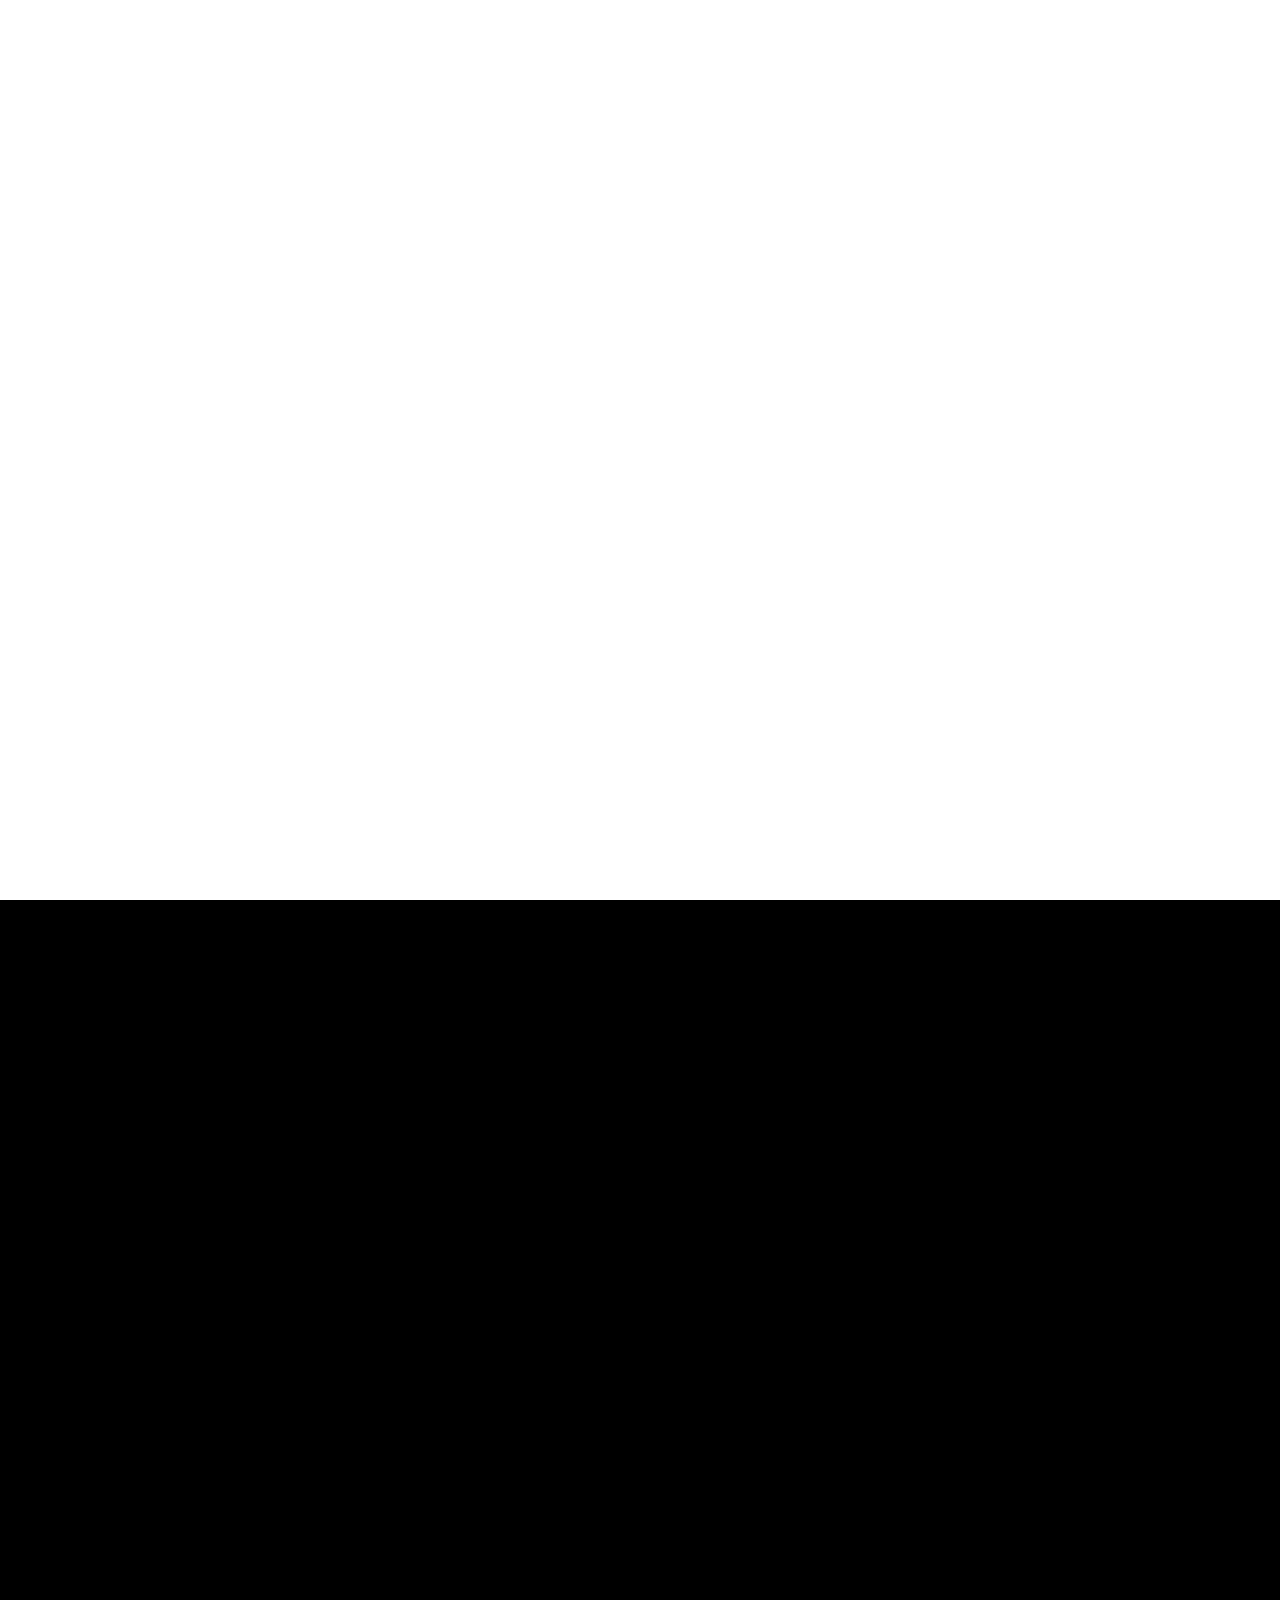
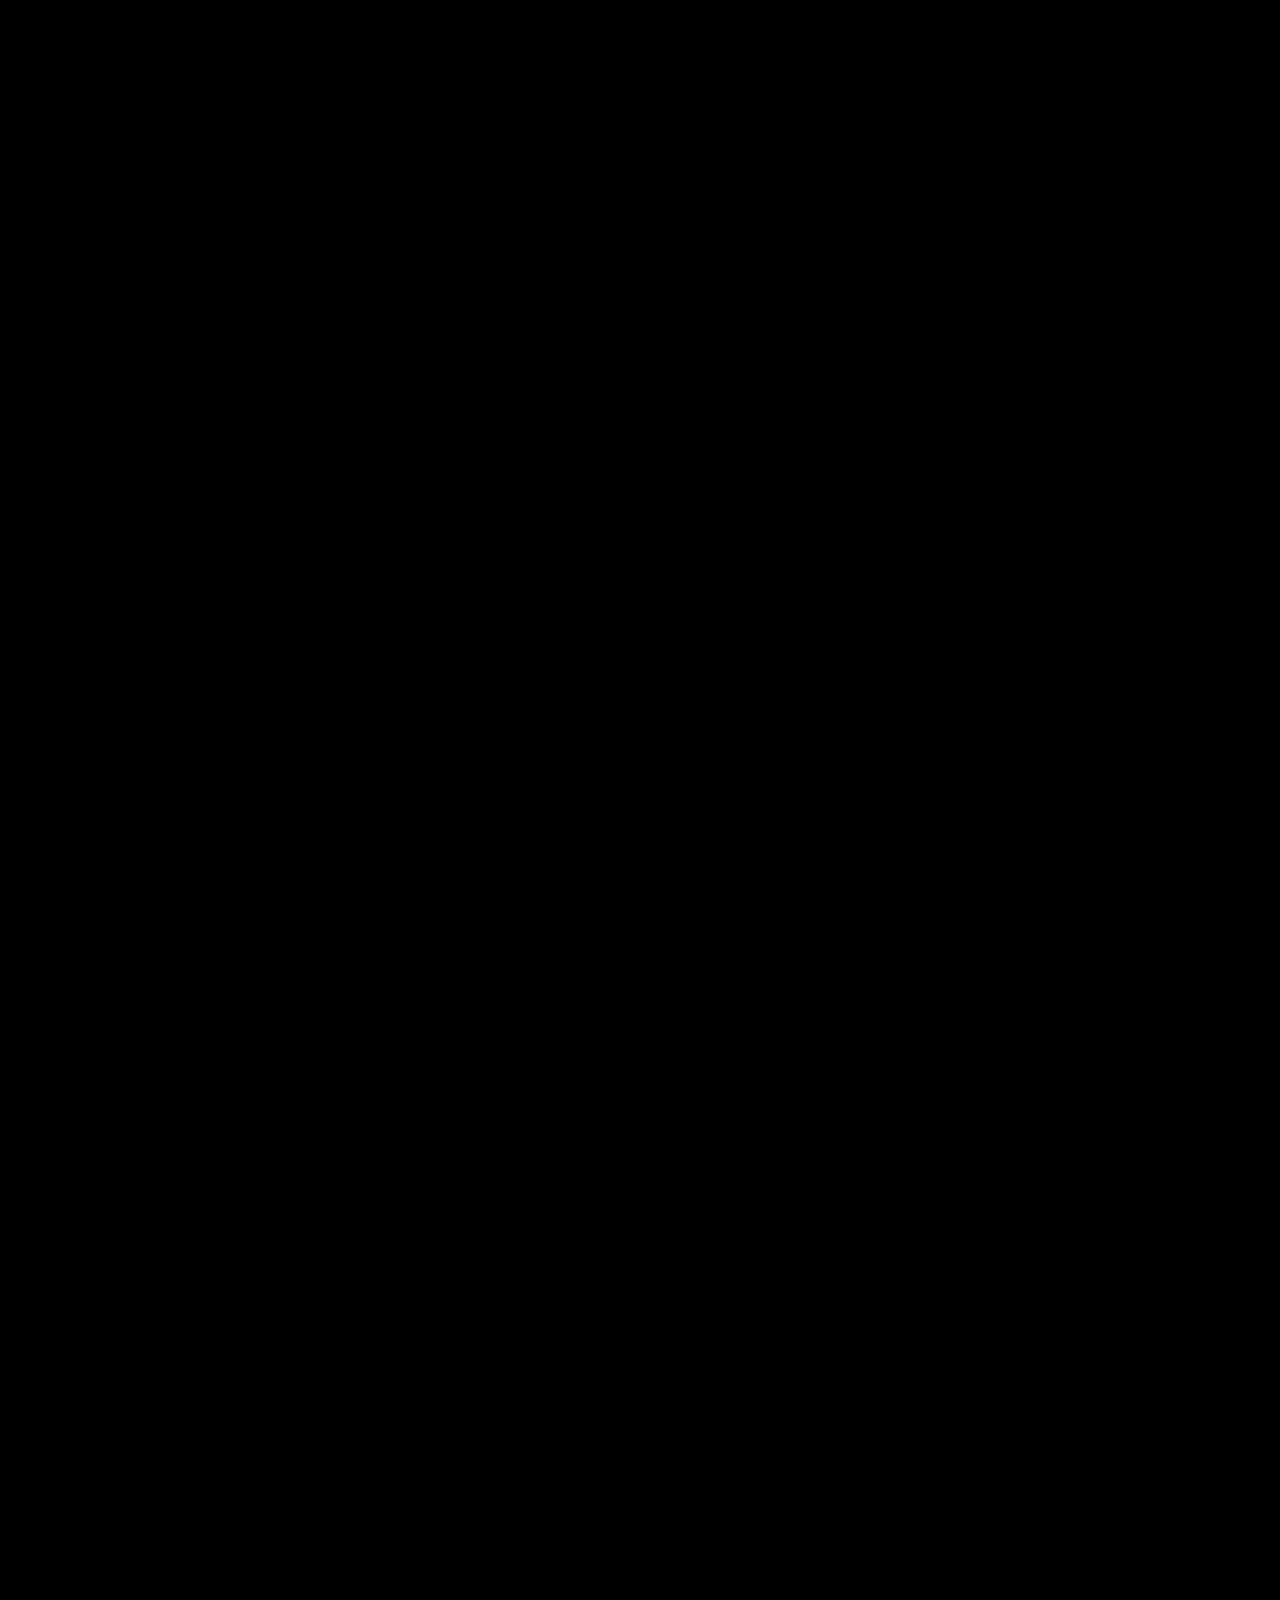
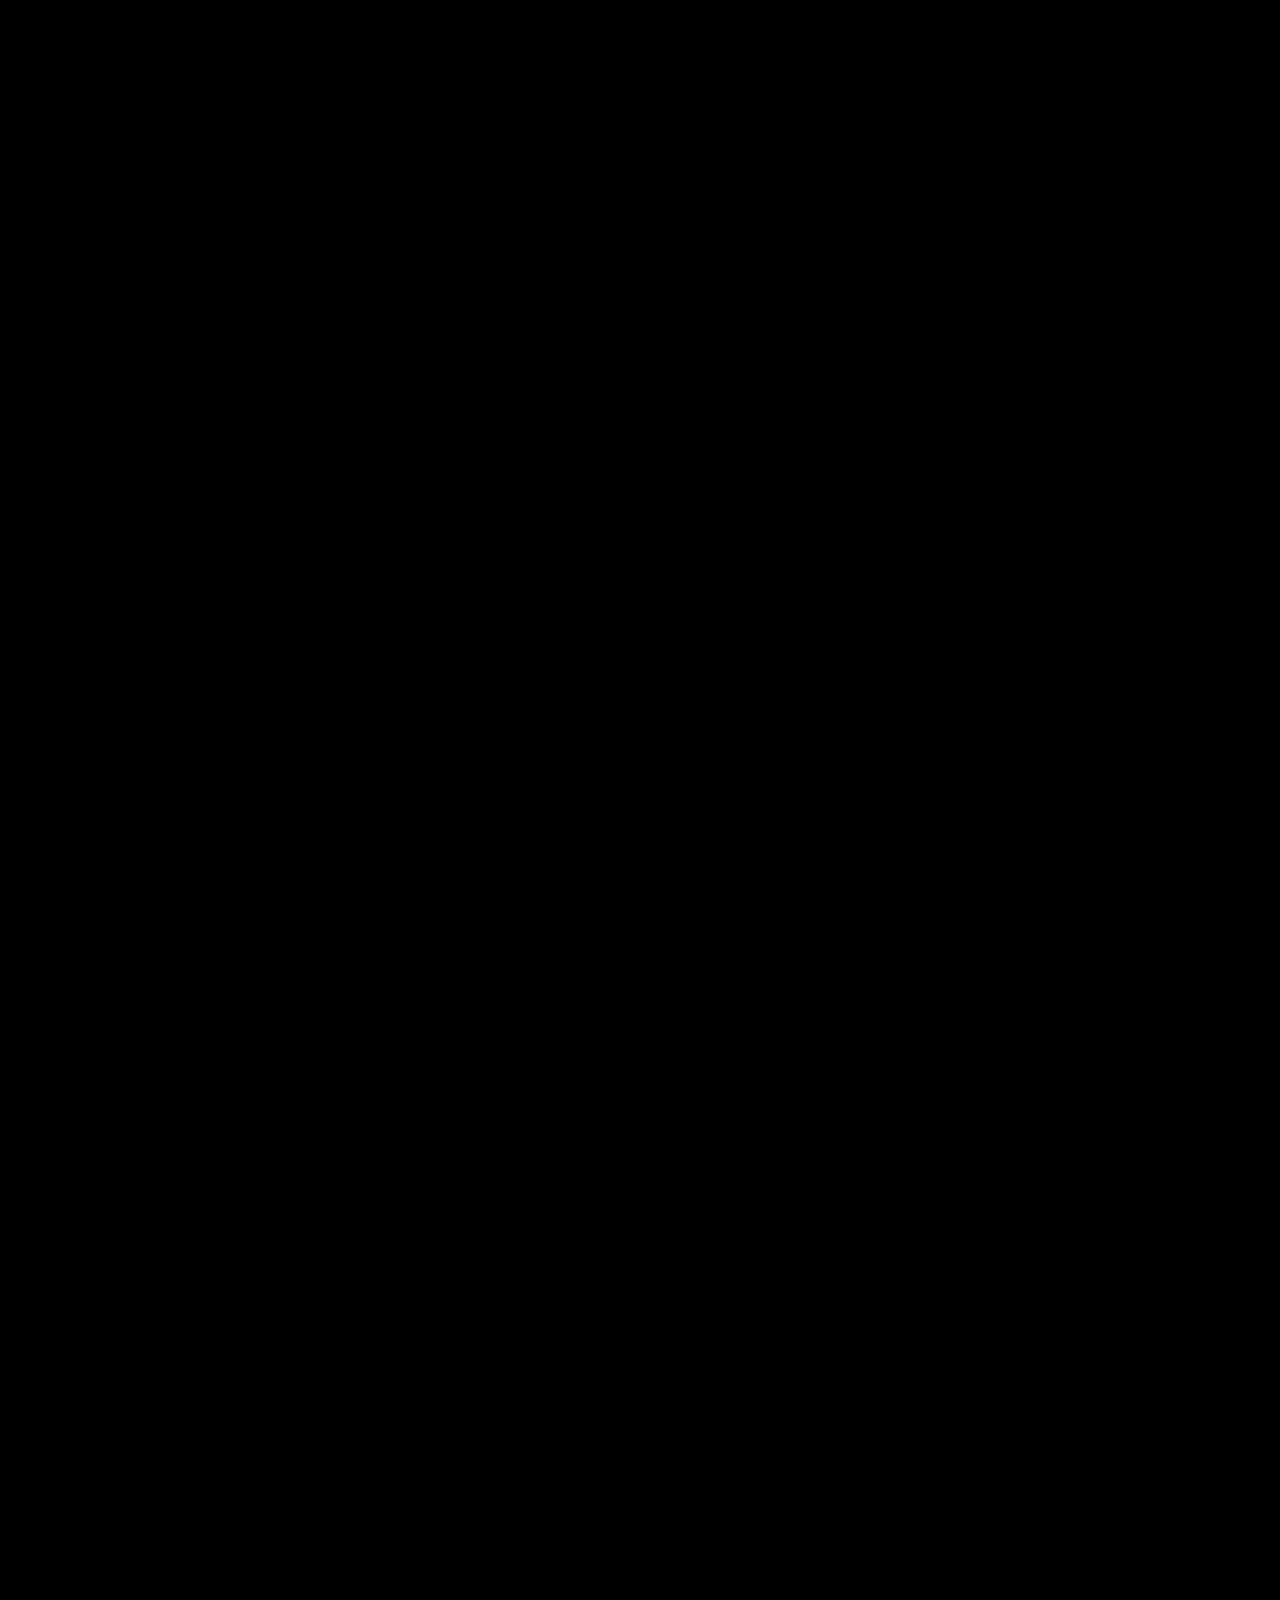
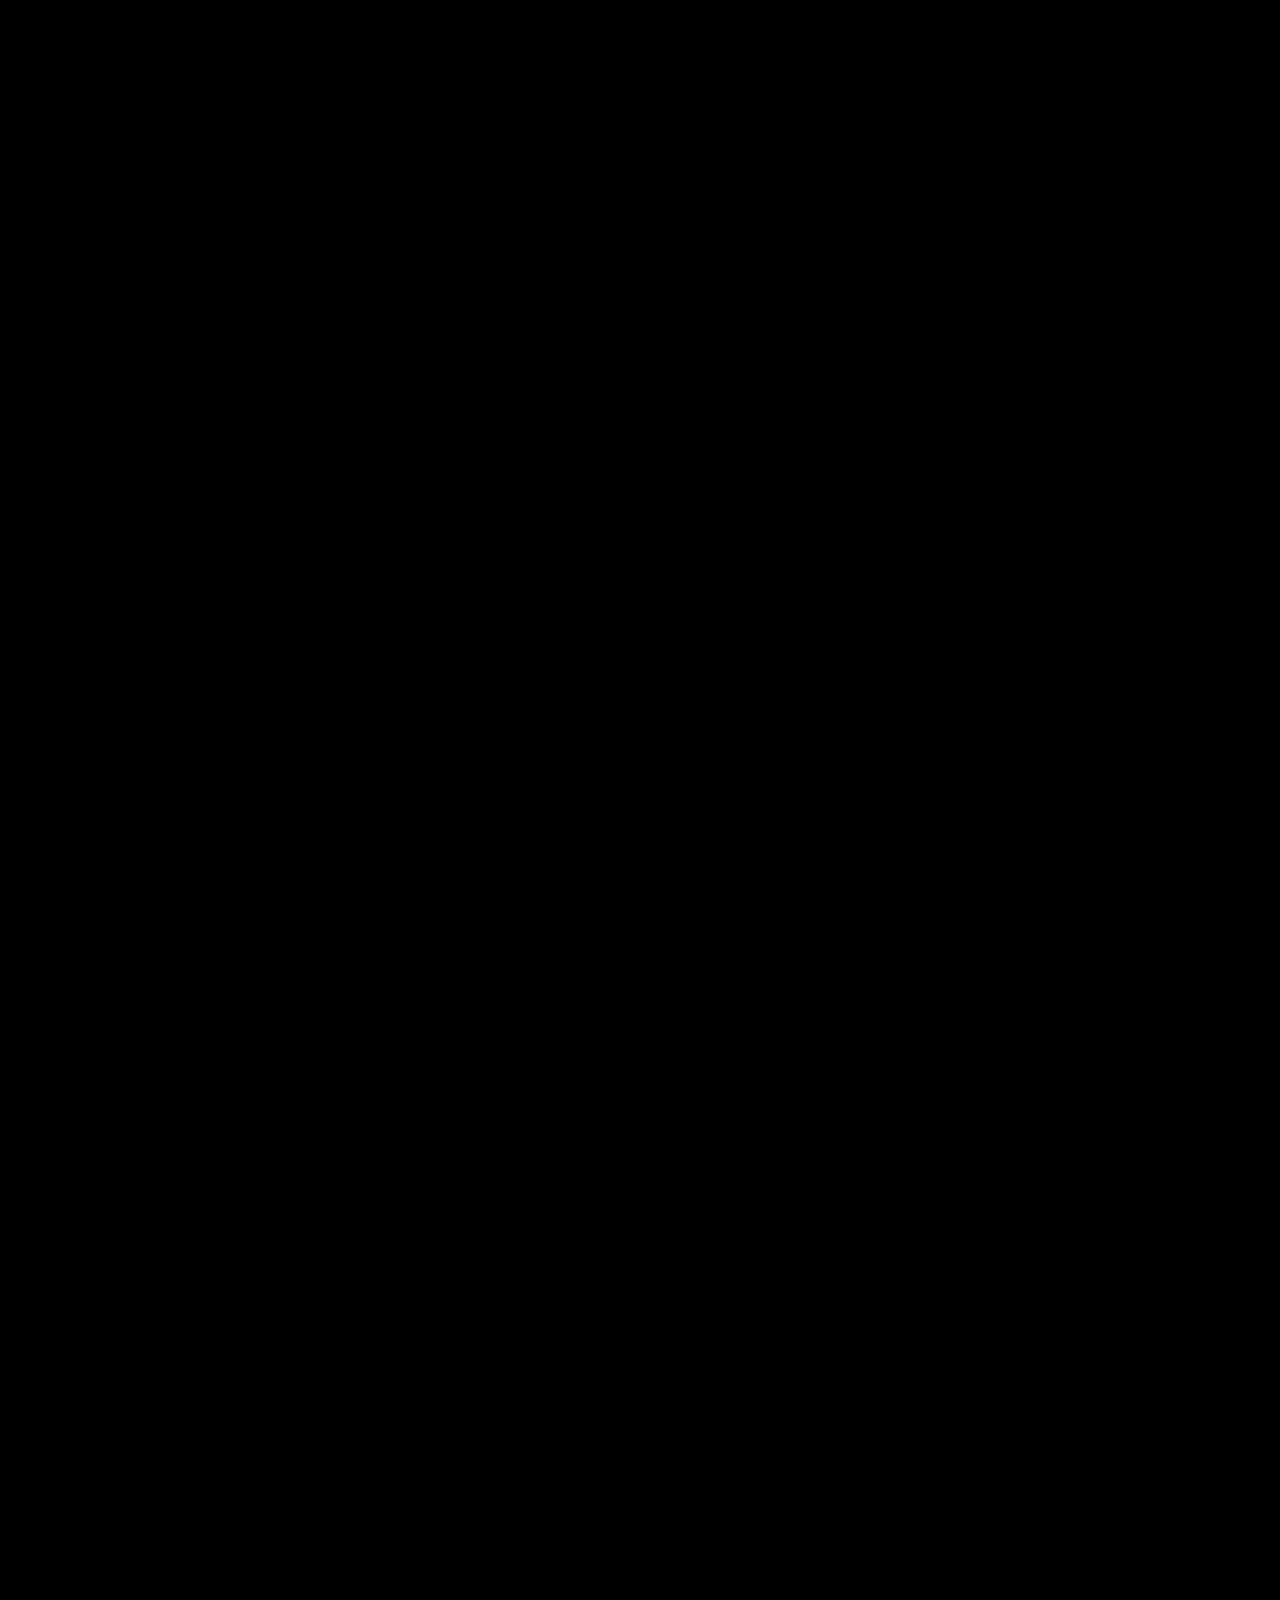
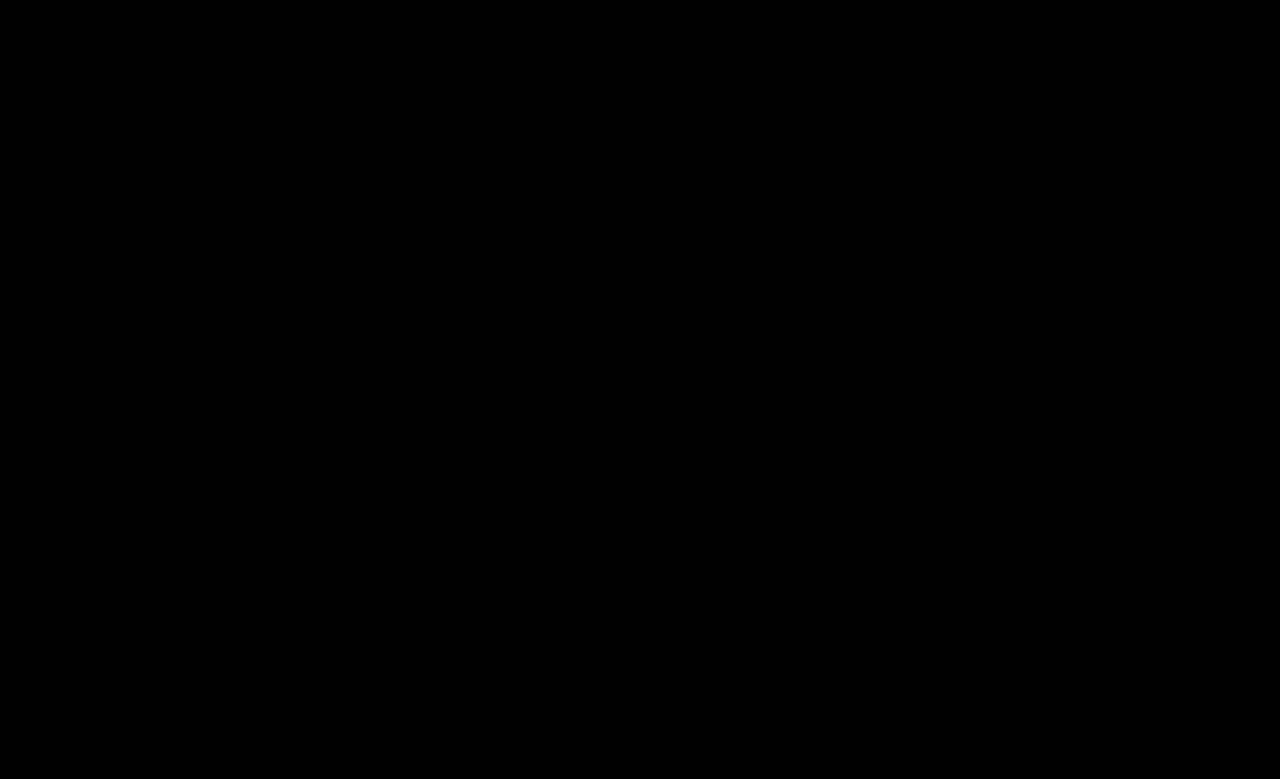
==== index.html @ d7ea7899 "added about section" ====
<!DOCTYPE html>
<html lang="en" class="scroll-locked">

<head>
    <meta charset="UTF-8">
    <meta name="viewport" content="width=device-width, initial-scale=1.0">
    <meta name="description" content="anmxlr — personal landing page">
    <title>anmxlr</title>
    <link rel="stylesheet" href="src/style.css">
    <link rel="icon" type="image/svg+xml" href="src/assets/images/logo.svg" />
    <link rel="shortcut icon" href="src/assets/images/logo.svg" />
</head>

<body class="scroll-locked">

    <!-- ── Intro Splash Screen ──────────────────────── -->
    <div class="intro-screen" id="intro-screen">
        <div class="intro-content">
            <div class="intro-logo-container" id="intro-logo-container"></div>
            <span class="intro-text">
                <span class="letter">a</span>
                <span class="letter">n</span>
                <span class="letter">m</span>
                <span class="letter">x</span>
                <span class="letter">l</span>
                <span class="letter">r</span>
                <span class="letter">™</span>
            </span>

        </div>
    </div>

    <!-- ── Main Page ────────────────────────────────── -->
    <div class="main-page" id="main-page">

        <!-- Ambient glow orbs -->
        <div class="glow-orb glow-orb--primary"></div>
        <div class="glow-orb glow-orb--secondary"></div>
        <canvas class="constellation-canvas" id="constellation-canvas" aria-hidden="true"></canvas>

        <!-- Top Navigation Bar -->
        <nav class="top-bar" id="top-bar">
            <div class="logo">
                <img src="src/assets/images/logo.svg" alt="anmxlr Logo" class="logo-icon">
                <span>anmxlr ™</span>
            </div>
            <div class="nav-tabs">
                <a href="#" class="nav-tab">Home</a>
                <a href="#about-section" class="nav-tab">About</a>
                <a href="#lab-section" class="nav-tab">Lab</a>
                <a href="#projects-scroll-track" class="nav-tab">Projects</a>
                <a href="#education-section" class="nav-tab">Education</a>
                <a href="#experience-section" class="nav-tab">Experience</a>
                <a href="about.html" class="nav-tab">Know Me</a>
            </div>
            <a href="#" class="contact-btn" id="contact-btn">
                <span>Contact</span>
                <svg class="arrow-icon" viewBox="0 0 14 14" fill="none" xmlns="http://www.w3.org/2000/svg">
                    <path d="M1 7h12M8 2l5 5-5 5" stroke-width="1.5" stroke-linecap="round" stroke-linejoin="round" />
                </svg>
            </a>
            <!-- Hamburger Button for Mobile -->
            <button class="menu-toggle-btn" id="menu-toggle-btn" aria-label="Toggle Navigation Menu">
                <span class="line line-top"></span>
                <span class="line line-middle"></span>
                <span class="line line-bottom"></span>
            </button>
        </nav>

        <!-- Mobile Navigation Menu Overlay -->
        <div class="mobile-nav-overlay" id="mobile-nav-overlay">
            <div class="mobile-nav-content">
                <div class="mobile-nav-links">
                    <a href="#" class="mobile-nav-link" data-index="0">Home</a>
                    <a href="#about-section" class="mobile-nav-link" data-index="1">About</a>
                    <a href="#lab-section" class="mobile-nav-link" data-index="2">Lab</a>
                    <a href="#projects-scroll-track" class="mobile-nav-link" data-index="3">Projects</a>
                    <a href="#education-section" class="mobile-nav-link" data-index="4">Education</a>
                    <a href="#experience-section" class="mobile-nav-link" data-index="5">Experience</a>
                    <a href="about.html" class="mobile-nav-link" data-index="6">Know Me</a>
                    <a href="#" class="mobile-nav-link mobile-contact-link" id="mobile-contact-trigger" data-index="7">
                        <span>Contact</span>
                        <svg class="arrow-icon" viewBox="0 0 14 14" fill="none" xmlns="http://www.w3.org/2000/svg">
                            <path d="M1 7h12M8 2l5 5-5 5" stroke-width="1.5" stroke-linecap="round"
                                stroke-linejoin="round" />
                        </svg>
                    </a>
                </div>
            </div>
        </div>

        <!-- Hero Section -->
        <section class="hero">
            <h1 class="hero-title">make something <span class="change-wrapper"><span class="word-strike">people
                        want<span class="strike-half strike-top">people want</span><span
                            class="strike-half strike-bottom">people want</span></span><span class="word-pop"><span
                            class="typewriter-text"></span><span class="typewriter-cursor"></span></span></span></h1>
            <p class="hero-easter">that people want</p>
            <p class="hero-subtitle">Building things on the internet.</p>
        </section>

        <!-- About Section -->
        <section class="about-section" id="about-section">
            <div class="section-kicker">Profile</div>
            <div class="about-grid">
                <div class="about-copy">
                    <h2 class="about-title">I build sharp, fast, slightly unusual things for the web.</h2>
                    <p class="about-text">I am Anmol Raj, an IIT Bombay student exploring the space between AI, product
                        engineering, and interfaces that feel alive. I like systems that are practical first, memorable
                        second, and secretly playful when someone pays attention.</p>
                    <div class="about-actions">
                        <a href="#projects-scroll-track" class="magnetic-link">View work</a>
                        <button class="magnetic-link command-trigger" type="button" id="command-trigger">Open
                            console</button>
                    </div>
                </div>
                <div class="signal-panel" id="signal-panel">
                    <div class="signal-panel-header">
                        <span>anmxlr.sys</span>
                        <span class="signal-live">live</span>
                    </div>
                    <div class="signal-readout">
                        <div>
                            <span class="readout-value" data-count-to="21">0</span>
                            <span class="readout-label">render boost</span>
                        </div>
                        <div>
                            <span class="readout-value" data-count-to="2028">0</span>
                            <span class="readout-label">iitb batch</span>
                        </div>
                        <div>
                            <span class="readout-value" data-count-to="100">0</span>
                            <span class="readout-label">curiosity</span>
                        </div>
                    </div>
                    <div class="signal-lines" aria-hidden="true">
                        <span></span><span></span><span></span><span></span><span></span>
                    </div>
                </div>
            </div>
        </section>

        <!-- Lab Section -->
        <section class="lab-section" id="lab-section">
            <div class="section-kicker">Lab</div>
            <h2 class="lab-title">Things I keep getting better at.</h2>
            <div class="lab-orbit" id="lab-orbit">
                <button class="lab-chip active" type="button" data-lab="ai">AI systems</button>
                <button class="lab-chip" type="button" data-lab="web">Web craft</button>
                <button class="lab-chip" type="button" data-lab="backend">Backend</button>
                <button class="lab-chip" type="button" data-lab="product">Product sense</button>
            </div>
            <div class="lab-console" id="lab-console" aria-live="polite">
                <div class="lab-console-top">
                    <span></span><span></span><span></span>
                </div>
                <p class="lab-console-text" id="lab-console-text">Training models to become useful products, not just
                    impressive demos.</p>
            </div>
        </section>

        <!-- Projects Scroll Track (pins section while scrolling) -->
        <div class="projects-scroll-track" id="projects-scroll-track">
            <!-- Projects Showcase Section -->
            <section class="projects-section" id="projects-section">

                <!-- Cool Animated Black and White Background -->
                <div class="projects-bg">
                    <div class="projects-bg-grid"></div>
                    <div class="projects-bg-circles">
                        <div class="bg-circle bg-circle--1"></div>
                        <div class="bg-circle bg-circle--2"></div>
                        <div class="bg-circle bg-circle--3"></div>
                    </div>
                    <div class="projects-bg-overlay"></div>
                </div>

                <div class="projects-heading">
                    <span class="section-kicker">Selected Work</span>
                    <h2 class="projects-title">Projects</h2>
                    <p class="projects-subtitle">A scroll-controlled stack of things I am building, testing, and
                        sharpening.</p>
                </div>

                <!-- 3D Stack Scene Wrapper -->
                <div class="projects-stack-scroller" id="projects-stack-scroller" tabindex="0"
                    aria-label="Scrollable projects stack">
                    <div class="projects-stack-stage">
                        <div class="projects-stack-scene">
                            <div class="projects-stack">
                                <!-- Projects dynamically injected by main.js -->
                            </div>
                        </div>
                    </div>
                    <div class="projects-stack-spacer" id="projects-stack-spacer" aria-hidden="true"></div>
                    <div class="projects-stack-progress" aria-hidden="true"><span></span></div>
                </div>

            </section>
        </div>

        <!-- Education Section -->
        <section class="education-section" id="education-section">
            <div class="section-kicker">Academic Base</div>
            <h2 class="education-title">Education</h2>
            <p class="section-lede">A mechanical engineering foundation with a strong pull toward AI, data systems, and
                product-minded software.</p>
            <div class="education-timeline">

                <div class="timeline-item">
                    <div class="timeline-dot"></div>
                    <div class="timeline-content">
                        <div class="timeline-logo">
                            <a href="https://www.iitb.ac.in/">
                                <img src="src/assets/images/iitb.png" alt="IIT Bombay Logo" class="institution-logo">
                            </a>
                        </div>
                        <div class="timeline-info">
                            <div class="timeline-header">
                                <h3 class="timeline-degree">Bachelor of Technology</h3>
                                <span class="timeline-period">2024 - 2028</span>
                            </div>
                            <h4 class="timeline-institution">IIT Bombay</h4>

                            <p class="timeline-desc">Minor in Artificial Intelligence and Data Science.</p>
                            <p class="timeline-desc">Major in Mechanical Engineering</p>
                            <div class="timeline-tags">
                                <span>AI + DS</span>
                                <span>Mechanical Systems</span>
                                <span>Product Engineering</span>
                            </div>
                        </div>
                    </div>
                </div>

            </div>
        </section>

        <!-- Experience Section -->
        <section class="experience-section" id="experience-section">
            <div class="section-kicker">Field Notes</div>
            <h2 class="experience-title">Work Experience</h2>
            <p class="section-lede">Hands-on work across interfaces, backend systems, performance, and student tech
                communities.</p>
            <div class="experience-timeline">

                <div class="timeline-item">
                    <div class="timeline-dot"></div>
                    <div class="timeline-content">
                        <div class="timeline-logo">
                            <img src="src/assets/images/companies/tuneix-logo.png" alt="Tuneix logo"
                                class="company-logo">
                        </div>
                        <div class="timeline-info">
                            <div class="timeline-header">
                                <h3 class="timeline-degree">AI Engineer Intern</h3>
                                <span class="timeline-period">Dec 2025 - Jan 2026</span>
                            </div>
                            <h4 class="timeline-institution">Websonix Private Limited</h4>
                            <p class="timeline-desc">Led the development of an AI-powered context-aware music
                                recommendation engine leveraging Machine Learning, Reinforcement Learning, and
                                behavioral analytics to deliver hyper-personalized .</p>
                            <div class="timeline-tags">
                                <span>Performance</span>
                                <span>Responsive UI</span>
                                <span>Data Viz</span>
                            </div>
                        </div>
                    </div>
                </div>

                <div class="timeline-item">
                    <div class="timeline-dot"></div>
                    <div class="timeline-content">
                        <div class="timeline-logo">
                            <img src="src/assets/images/companies/logo.png" alt="Niryat Setu logo" class="company-logo">
                        </div>
                        <div class="timeline-info">
                            <div class="timeline-header">
                                <h3 class="timeline-degree">AI Engineer Intern</h3>
                                <span class="timeline-period">June 2026 - Present</span>
                            </div>
                            <h4 class="timeline-institution">Niryat Setu</h4>
                            <p class="timeline-desc">Collaborated on building college-wide applications, setting up REST
                                APIs, and maintaining codebase standards. Participated in organizing hackathons and
                                technical bootcamps for student community.</p>
                            <div class="timeline-tags">
                                <span>REST APIs</span>
                                <span>Developer Community</span>
                                <span>Hackathons</span>
                            </div>
                        </div>
                    </div>
                </div>

                <div class="timeline-item">
                    <div class="timeline-dot"></div>
                    <div class="timeline-content">
                        <div class="timeline-logo">
                            <img src="src/assets/images/companies/tr_logo_updated.svg" alt="Tuneix logo"
                                class="company-logo">
                        </div>
                        <div class="timeline-info">
                            <div class="timeline-header">
                                <h3 class="timeline-degree">AI and Product Strategy Intern</h3>
                                <span class="timeline-period">June 2026 - Present</span>
                            </div>
                            <h4 class="timeline-institution">Trade Reboot</h4>
                            <p class="timeline-desc">Led the development of an AI-powered context-aware music
                                recommendation engine leveraging Machine Learning, Reinforcement Learning, and
                                behavioral analytics to deliver hyper-personalized .</p>
                            <div class="timeline-tags">
                                <span>Performance</span>
                                <span>Responsive UI</span>
                                <span>Data Viz</span>
                            </div>
                        </div>
                    </div>
                </div>

            </div>
        </section>

        <!-- Interactive Name Warp Section -->
        <section class="name-warp-section" id="name-warp-section">
            <div class="name-warp-container">
                <canvas id="name-warp-canvas"></canvas>
            </div>
            <div class="connect-invite-container">
                <img src="src/assets/images/logo.svg" alt="anmxlr Logo" class="connect-logo">
                <h3 class="connect-title">Let's build something together</h3>
                <p class="connect-subtitle">Interested in working together, have a query, or just want to say hello? I'd
                    love to hear from you.</p>
            </div>
            <a href="#" class="connect-btn" id="name-connect-btn">
                <span>Connect</span>
                <svg class="arrow-icon" viewBox="0 0 14 14" fill="none" xmlns="http://www.w3.org/2000/svg">
                    <path d="M1 7h12M8 2l5 5-5 5" stroke-width="1.5" stroke-linecap="round" stroke-linejoin="round" />
                </svg>
            </a>
        </section>

        <!-- Reach Out Section -->
        <section class="reach-section" id="reach-section">
            <div class="section-kicker">Reach Out</div>
            <h2 class="reach-title">Send me a clean brief.</h2>
            <form class="reach-form" id="reach-form">
                <div class="reach-field">
                    <label for="reach-name">Name</label>
                    <input id="reach-name" name="name" autocomplete="name" required>
                </div>
                <div class="reach-field">
                    <label for="reach-location">Location</label>
                    <input id="reach-location" name="location" autocomplete="address-level2">
                </div>
                <div class="reach-field">
                    <label for="reach-building">What you are building</label>
                    <input id="reach-building" name="building" required>
                </div>
                <div class="reach-field">
                    <label for="reach-email">Email ID</label>
                    <input id="reach-email" name="email" type="email" autocomplete="email" required>
                </div>
                <div class="reach-field reach-field-full">
                    <label for="reach-message">Message for me</label>
                    <textarea id="reach-message" name="message" rows="5" required></textarea>
                </div>
                <button class="reach-send" type="submit">Send message</button>
            </form>
        </section>

        <!-- Scroll Indicator -->
        <div class="scroll-indicator" id="scroll-indicator">
            <div class="scroll-line"></div>
            <span class="scroll-text">Scroll</span>
        </div>

        <!-- ── Footer ─────────────────────────────── -->
        <footer class="footer" id="footer">
            <div class="footer-divider"></div>
            <div class="footer-content">
                <div class="footer-left">
                    <div class="footer-logo-container">
                        <img src="src/assets/images/logo.svg" alt="anmxlr Logo" class="footer-logo-img">
                        <span class="footer-logo">anmxlr ™</span>
                    </div>
                    <p class="footer-copyright">© 2026 Anmol Raj. All rights reserved.</p>
                </div>
                <div class="footer-right">
                    <span class="footer-heading">contact</span>
                    <button class="footer-contact-lock" type="button" id="footer-contact-lock">Unlock mobile
                        number</button>
                    <div class="phone-puzzle" id="phone-puzzle" aria-hidden="true">
                        <label for="phone-puzzle-input">Unlock: What is the probability of rolling a sum of 7 when
                            rolling two fair 6-sided dice? (upto to decimal places.)</label>
                        <div class="phone-puzzle-row">
                            <input id="phone-puzzle-input" inputmode="numeric" autocomplete="off">
                            <button type="button" id="phone-puzzle-submit">Unlock</button>
                        </div>
                        <p class="phone-puzzle-result" id="phone-puzzle-result">use your brain.</p>
                    </div>
                </div>
            </div>
        </footer>

        <!-- Film grain texture overlay -->
        <div class="grain"></div>
    </div>

    <!-- ── Contact Modal ────────────────────────────── -->
    <div class="modal-overlay" id="modal-overlay">
        <div class="modal">
            <div class="modal-header">
                <h2 class="modal-title">Get in touch</h2>
                <button class="modal-close" id="modal-close" aria-label="Close">✕</button>
            </div>
            <div class="contact-links">

                <a href="https://mail.google.com/mail/?view=cm&fs=1&to=anmxlr@gmail.com" class="contact-link">
                    <div class="contact-link-icon">
                        <svg viewBox="0 0 24 24">
                            <rect x="2" y="4" width="20" height="16" rx="2" />
                            <path d="M22 4l-10 8L2 4" />
                        </svg>
                    </div>
                    <div class="contact-link-info">
                        <span class="contact-link-label">Email</span>
                        <span class="contact-link-value">anmxlr@gmail.com</span>
                    </div>
                </a>

                <a href="https://github.com/anmxlr" target="_blank" rel="noopener" class="contact-link">
                    <div class="contact-link-icon">
                        <svg viewBox="0 0 24 24">
                            <path
                                d="M9 19c-5 1.5-5-2.5-7-3m14 6v-3.87a3.37 3.37 0 00-.94-2.61c3.14-.35 6.44-1.54 6.44-7A5.44 5.44 0 0020 4.77 5.07 5.07 0 0019.91 1S18.73.65 16 2.48a13.38 13.38 0 00-7 0C6.27.65 5.09 1 5.09 1A5.07 5.07 0 005 4.77a5.44 5.44 0 00-1.5 3.78c0 5.42 3.3 6.61 6.44 7A3.37 3.37 0 009 18.13V22" />
                        </svg>
                    </div>
                    <div class="contact-link-info">
                        <span class="contact-link-label">GitHub</span>
                        <span class="contact-link-value">@anmxlr</span>
                    </div>
                </a>

                <a href="https://x.com/anmxlr" target="_blank" rel="noopener" class="contact-link">
                    <div class="contact-link-icon">
                        <svg viewBox="0 0 24 24">
                            <path d="M4 4l11.733 16H20L8.267 4H4zm0 16l6.768-6.768M20 4l-6.768 6.768" />
                        </svg>
                    </div>
                    <div class="contact-link-info">
                        <span class="contact-link-label">X</span>
                        <span class="contact-link-value">@anmxlr</span>
                    </div>
                </a>

                <a href="https://instagram.com/anmxlr" target="_blank" rel="noopener" class="contact-link">
                    <div class="contact-link-icon">
                        <svg viewBox="0 0 24 24">
                            <rect x="2" y="2" width="20" height="20" rx="5" ry="5" />
                            <path d="M16 11.37A4 4 0 1 1 12.63 8 4 4 0 0 1 16 11.37z" />
                            <line x1="17.5" y1="6.5" x2="17.51" y2="6.5" />
                        </svg>
                    </div>
                    <div class="contact-link-info">
                        <span class="contact-link-label">Instagram</span>
                        <span class="contact-link-value">@anmxlr</span>
                    </div>
                </a>

                <a href="https://www.linkedin.com/in/anmol-raj-026700313/" target="_blank" rel="noopener"
                    class="contact-link">
                    <div class="contact-link-icon">
                        <svg viewBox="0 0 24 24">
                            <path d="M16 8a6 6 0 0 1 6 6v7h-4v-7a2 2 0 0 0-2-2 2 2 0 0 0-2 2v7h-4v-7a6 6 0 0 1 6-6z" />
                            <rect x="2" y="9" width="4" height="12" />
                            <circle cx="4" cy="4" r="2" />
                        </svg>
                    </div>
                    <div class="contact-link-info">
                        <span class="contact-link-label">LinkedIn</span>
                        <span class="contact-link-value">Anmol Raj</span>
                    </div>
                </a>

            </div>
        </div>
    </div>

    <!-- Custom Cursor -->
    <div class="egg-toast" id="egg-toast" role="status" aria-live="polite"></div>
    <div class="terminal-overlay" id="terminal-overlay" aria-hidden="true">
        <div class="terminal-window">
            <div class="terminal-top">
                <span>anmxlr://hidden-console</span>

            </div>
            <div class="terminal-body" id="terminal-body">
                <p><span class="terminal-muted">$</span> boot --portfolio</p>
                <p>signal found. keep building.</p>
                <p class="terminal-muted">try: projects, contact, manifesto, clear, close</p>
            </div>
            <form class="terminal-form" id="terminal-form">
                <span>$</span>
                <input id="terminal-input" autocomplete="off" spellcheck="false" aria-label="Hidden console command">
            </form>
        </div>
    </div>
    <div class="custom-cursor-dot"></div>
    <div class="custom-cursor-ring"></div>

    <script src="src/components/project-card.js" defer></script>
    <script src="src/main.js"></script>
</body>

</html>
---- src/style.css ----
/* ── Reset & Base ────────────────────────────────── */
@import url('https://fonts.googleapis.com/css2?family=Inter:wght@300;400;500;600;700;800;900&display=swap');

*,
*::before,
*::after {
  margin: 0;
  padding: 0;
  box-sizing: border-box;
}

*::selection {
  background-color: #d00000 !important;
  color: #000000 !important;
}

*::-moz-selection {
  background-color: #d00000 !important;
  color: #000000 !important;
}

*::-webkit-selection {
  background-color: #d00000 !important;
  color: #000000;
}

html {
  font-family: 'Inter', -apple-system, BlinkMacSystemFont, sans-serif;
  -webkit-font-smoothing: antialiased;
  -moz-osx-font-smoothing: grayscale;
  scroll-behavior: smooth;
  overflow-x: clip;
}

body {
  background: #000000;
  color: #ffffff;
  min-height: 100vh;
  overflow-x: clip;
}

/* Scroll Lock State during Intro Splash */
html.scroll-locked,
body.scroll-locked {
  overflow-y: hidden;
}


/* ── Intro Splash Screen ─────────────────────────── */
.intro-screen {
  position: fixed;
  inset: 0;
  z-index: 1000;
  background: #ffffff;
  display: flex;
  align-items: center;
  justify-content: center;
  transition: transform 1.1s cubic-bezier(0.85, 0, 0.15, 1);
  will-change: transform;
}

.intro-screen.slide-up {
  transform: translateY(-100%);
}

.intro-screen.hidden {
  display: none;
}

.intro-content {
  display: flex;
  flex-direction: column;
  align-items: center;
  justify-content: center;
  gap: 12px;
  animation: introExit 0.7s cubic-bezier(0.76, 0, 0.24, 1) 3.2s forwards;
  will-change: opacity, transform, filter;
}

.intro-logo-container {
  width: clamp(120px, 25vw, 220px);
  height: clamp(120px, 25vw, 220px);
  margin-bottom: 24px;
  display: flex;
  align-items: center;
  justify-content: center;
}

.intro-logo-svg {
  width: 100%;
  height: 100%;
}

.intro-logo-svg g {
  opacity: 0;
  transform-box: fill-box;
  transform-origin: center;
  animation: partReveal 0.7s cubic-bezier(0.34, 1.56, 0.64, 1) forwards;
}

.intro-logo-fallback {
  width: 100%;
  height: 100%;
  object-fit: contain;
}

@keyframes partReveal {
  0% {
    opacity: 0;
    transform: scale(0) rotate(-15deg);
  }
  100% {
    opacity: 1;
    transform: scale(1) rotate(0deg);
  }
}

.intro-text {
  display: flex;
  font-size: clamp(3rem, 10vw, 8rem);
  font-weight: 900;
  color: #000000;
  letter-spacing: -0.02em;
}

.intro-text .letter {
  display: inline-block;
  opacity: 0;
  transform: translateY(35px) scale(0.9) rotate(var(--rot, 0deg));
  filter: blur(100px);
  animation: letterFadeIn 0.8s cubic-bezier(0.22, 1, 0.36, 1) forwards;
  will-change: opacity, transform, filter;
}

/* Staggered delays and slight rotation offsets for each letter (shifted by +0.8s initial delay) */
.intro-text .letter:nth-child(1) {
  animation-delay: 0.95s;
}

.intro-text .letter:nth-child(2) {
  animation-delay: 1.05s;
}

.intro-text .letter:nth-child(3) {
  animation-delay: 1.15s;
}

.intro-text .letter:nth-child(4) {
  animation-delay: 1.25s;
}

.intro-text .letter:nth-child(5) {
  animation-delay: 1.35s;
}

.intro-text .letter:nth-child(6) {
  animation-delay: 1.45s;
}

.intro-text .letter:nth-child(7) {
  animation-delay: 1.55s;
}

@keyframes letterFadeIn {
  from {
    opacity: 0;
    transform: translateY(35px) scale(0.9) rotate(var(--rot, 0deg));
    filter: blur(10px);
  }

  to {
    opacity: 1;
    transform: translateY(0) scale(1) rotate(0deg);
    filter: blur(0);
  }
}

@keyframes introExit {
  to {
    opacity: 0;
    transform: translateY(-20px);
    filter: blur(8px);
  }
}

/* ── Main Page ───────────────────────────────────── */
.main-page {
  min-height: 100vh;
  background: #000000;
  opacity: 0;
  transition: opacity 0.5s ease 0.4s;
}

.main-page.visible {
  opacity: 1;
}

.constellation-canvas {
  position: fixed;
  inset: 0;
  z-index: 1;
  width: 100%;
  height: 100%;
  pointer-events: none;
  opacity: 0;
  transition: opacity 1.2s ease;
  mix-blend-mode: screen;
}

.main-page.visible .constellation-canvas {
  opacity: 0.42;
}

/* ── Top Navigation Bar ──────────────────────────── */
.top-bar {
  position: fixed;
  top: 0;
  left: 0;
  right: 0;
  z-index: 100;
  display: flex;
  align-items: center;
  justify-content: space-between;
  padding: 0 clamp(1.5rem, 4vw, 3rem);
  height: 72px;
  background: rgba(0, 0, 0, 0.6);
  backdrop-filter: blur(20px);
  -webkit-backdrop-filter: blur(20px);
  border-bottom: 1px solid rgba(255, 255, 255, 0.06);
  transform: translateY(-100%);
  transition: transform 0.7s cubic-bezier(0.22, 1, 0.36, 1);
}

.top-bar.visible {
  transform: translateY(0);
}

.logo {
  font-size: 1.25rem;
  font-weight: 800;
  color: #ffffff;
  letter-spacing: -0.03em;
  cursor: pointer;
  user-select: none;
  position: relative;
  display: flex;
  align-items: center;
  gap: 10px;
}

.logo-icon {
  width: 24px;
  height: 24px;
  object-fit: contain;
  filter: invert(1);
  transition: transform 0.3s cubic-bezier(0.22, 1, 0.36, 1);
}

.logo:hover .logo-icon {
  transform: rotate(15deg) scale(1.1);
}

.logo::after {
  content: '';
  position: absolute;
  bottom: -4px;
  left: 0;
  width: 0;
  height: 2px;
  background: #ffffff;
  transition: width 0.3s cubic-bezier(0.22, 1, 0.36, 1);
}

.logo:hover::after {
  width: 100%;
}

.nav-tabs {
  display: flex;
  align-items: center;
  gap: 32px;
}

.nav-tab {
  font-family: 'Inter', sans-serif;
  font-size: 0.85rem;
  font-weight: 500;
  color: rgba(255, 255, 255, 0.65);
  text-decoration: none;
  transition: color 0.3s ease, opacity 0.3s ease;
  position: relative;
  padding: 6px 0;
}

.nav-tab::after {
  content: '';
  position: absolute;
  bottom: 0;
  left: 0;
  width: 0;
  height: 1.5px;
  background: #ffffff;
  transition: width 0.3s cubic-bezier(0.22, 1, 0.36, 1);
}

.nav-tab:hover {
  color: #ffffff;
}

.nav-tab:hover::after {
  width: 100%;
}

/* Hover style using :has() and :not() - dims other tabs when one is hovered */
.nav-tabs:has(.nav-tab:hover) .nav-tab:not(:hover) {
  opacity: 0.35;
}

.contact-btn {
  position: relative;
  display: inline-flex;
  align-items: center;
  gap: 8px;
  padding: 10px 24px;
  font-family: 'Inter', sans-serif;
  font-size: 0.85rem;
  font-weight: 600;
  letter-spacing: 0.02em;
  color: #ffffff;
  background: transparent;
  border: 1px solid rgba(255, 255, 255, 0.2);
  border-radius: 100px;
  cursor: pointer;
  overflow: hidden;
  transition: all 0.35s cubic-bezier(0.22, 1, 0.36, 1);
  text-decoration: none;
}

.contact-btn::before {
  content: '';
  position: absolute;
  inset: 0;
  background: #ffffff;
  border-radius: inherit;
  transform: scaleX(0);
  transform-origin: right;
  transition: transform 0.4s cubic-bezier(0.22, 1, 0.36, 1);
  z-index: 0;
}

.contact-btn:hover {
  border-color: #ffffff;
}

.contact-btn:hover::before {
  transform: scaleX(1);
  transform-origin: left;
}

.contact-btn span {
  position: relative;
  z-index: 1;
  transition: color 0.35s ease;
}

.contact-btn:hover span {
  color: #000000;
}

.contact-btn .arrow-icon {
  position: relative;
  z-index: 1;
  width: 14px;
  height: 14px;
  transition: transform 0.35s ease, color 0.35s ease;
  stroke: #ffffff;
}

.contact-btn:hover .arrow-icon {
  transform: translateX(3px);
  stroke: #000000;
}

/* ── Mobile Navigation Toggle & Overlay ─────────── */
.menu-toggle-btn {
  display: none;
  position: relative;
  width: 24px;
  height: 16px;
  background: transparent;
  border: none;
  cursor: pointer;
  flex-direction: column;
  justify-content: space-between;
  align-items: flex-end;
  z-index: 1010;
  padding: 0;
}

.menu-toggle-btn .line {
  width: 100%;
  height: 2px;
  background-color: #ffffff;
  transition: transform 0.4s cubic-bezier(0.22, 1, 0.36, 1),
    width 0.4s cubic-bezier(0.22, 1, 0.36, 1),
    background-color 0.4s ease;
  border-radius: 2px;
}

.menu-toggle-btn .line-middle {
  width: 75%;
}

.menu-toggle-btn .line-bottom {
  width: 50%;
}

.menu-toggle-btn:hover .line-middle,
.menu-toggle-btn:hover .line-bottom {
  width: 100%;
}

/* Active state (Hamburger animated to X) */
.menu-toggle-btn.active .line-top {
  transform: translateY(7px) rotate(45deg);
  width: 100%;
}

.menu-toggle-btn.active .line-middle {
  opacity: 0;
  width: 0;
}

.menu-toggle-btn.active .line-bottom {
  transform: translateY(-7px) rotate(-45deg);
  width: 100%;
}

.mobile-nav-overlay {
  position: fixed;
  inset: 0;
  z-index: 1005;
  background: rgba(0, 0, 0, 0.95);
  backdrop-filter: blur(20px);
  -webkit-backdrop-filter: blur(20px);
  display: flex;
  align-items: center;
  justify-content: center;
  opacity: 0;
  pointer-events: none;
  transition: opacity 0.4s cubic-bezier(0.22, 1, 0.36, 1);
}

@media (min-width: 769px) {
  .mobile-nav-overlay {
    display: none !important;
  }
}


.mobile-nav-overlay.active {
  opacity: 1;
  pointer-events: auto;
}

.mobile-nav-content {
  width: 100%;
  max-width: 480px;
  padding: 2rem;
  text-align: center;
}

.mobile-nav-links {
  display: flex;
  flex-direction: column;
  align-items: center;
  gap: 28px;
}

.mobile-nav-link {
  font-family: 'Inter', sans-serif;
  font-size: 1.85rem;
  font-weight: 700;
  color: rgba(255, 255, 255, 0.55);
  text-decoration: none;
  letter-spacing: -0.03em;
  transform: translateY(20px);
  opacity: 0;
  transition: transform 0.45s cubic-bezier(0.22, 1, 0.36, 1),
    opacity 0.45s cubic-bezier(0.22, 1, 0.36, 1),
    color 0.3s ease;
}

.mobile-nav-overlay.active .mobile-nav-link {
  transform: translateY(0);
  opacity: 1;
}

/* Staggered transition delays for nav links when menu opens */
.mobile-nav-overlay.active .mobile-nav-link[data-index="0"] {
  transition-delay: 0.1s;
}

.mobile-nav-overlay.active .mobile-nav-link[data-index="1"] {
  transition-delay: 0.15s;
}

.mobile-nav-overlay.active .mobile-nav-link[data-index="2"] {
  transition-delay: 0.2s;
}

.mobile-nav-overlay.active .mobile-nav-link[data-index="3"] {
  transition-delay: 0.25s;
}

.mobile-nav-overlay.active .mobile-nav-link[data-index="4"] {
  transition-delay: 0.3s;
}

.mobile-nav-overlay.active .mobile-nav-link[data-index="5"] {
  transition-delay: 0.35s;
}

.mobile-nav-overlay.active .mobile-nav-link[data-index="6"] {
  transition-delay: 0.4s;
}

.mobile-nav-link:hover {
  color: #ffffff;
}

.mobile-contact-link {
  margin-top: 16px;
  display: inline-flex;
  align-items: center;
  gap: 8px;
  padding: 10px 24px;
  font-size: 1rem;
  font-weight: 600;
  color: #ffffff;
  background: transparent;
  border: 1px solid rgba(255, 255, 255, 0.2);
  border-radius: 100px;
  transform: translateY(20px);
  opacity: 0;
  transition: transform 0.45s cubic-bezier(0.22, 1, 0.36, 1),
    opacity 0.45s cubic-bezier(0.22, 1, 0.36, 1),
    background-color 0.35s ease,
    border-color 0.35s ease,
    color 0.35s ease;
}

.mobile-contact-link .arrow-icon {
  width: 14px;
  height: 14px;
  stroke: #ffffff;
  transition: transform 0.35s ease;
}

.mobile-contact-link:hover {
  background: #ffffff;
  color: #000000;
  border-color: #ffffff;
}

.mobile-contact-link:hover .arrow-icon {
  stroke: #000000;
  transform: translateX(3px);
}


/* ── Hero Content ────────────────────────────────── */
.hero {
  display: flex;
  flex-direction: column;
  align-items: center;
  justify-content: center;
  min-height: 100vh;
  padding: 72px clamp(1.5rem, 4vw, 3rem) 2rem;
  text-align: center;
}

.hero-title {
  font-size: clamp(2.5rem, 8vw, 6rem);
  font-weight: 900;
  letter-spacing: -0.04em;
  line-height: 1.05;
  color: #ffffff;
  margin-bottom: 1.5rem;
  opacity: 0;
  transform: translateY(30px);
  animation: heroReveal 0.8s cubic-bezier(0.22, 1, 0.36, 1) forwards;
  animation-play-state: paused;
}

.main-page.visible .hero-title {
  animation-play-state: running;
}

.hero-subtitle {
  font-size: clamp(1rem, 2vw, 1.25rem);
  font-weight: 500;
  color: rgba(255, 255, 255, 0.5);
  max-width: 480px;
  line-height: 1.7;
  margin-bottom: 3rem;
  opacity: 0;
  transform: translateY(20px);
  animation: heroReveal 0.8s cubic-bezier(0.22, 1, 0.36, 1) 0.15s forwards;
  animation-play-state: paused;
}

.hero-subtitle::selection {
  background-color: #000000 !important;
  color: rgba(255, 255, 255, 0.5) !important;
  font-weight: 1000;
}

.hero-subtitle::-moz-selection {
  background-color: #000000 !important;
  color: rgba(255, 255, 255, 0.5) !important;
  font-weight: 1000;
}

.main-page.visible .hero-subtitle {
  animation-play-state: running;
}

.hero-easter {
  font-size: 1.5rem;
  font-weight: 1000;
  color: rgb(0, 0, 0);
  margin-bottom: 3rem;
  opacity: 0;
  transform: translateY(20px);
  animation: heroReveal 0.8s cubic-bezier(0.22, 1, 0.36, 1) 0.15s forwards;
  animation-play-state: paused;
}

.hero-easter::selection {
  background-color: #ff0000 !important;
  color: #000000 !important;
}

.hero-easter::-moz-selection {
  background-color: #ff0000 !important;
  color: #000000 !important;
}

.main-page.visible .hero-easter {
  animation-play-state: running;
}


/* ── Hero Title Word Cut & Pop Animation ─────────── */
.change-wrapper {
  position: relative;
  display: inline-block;
  vertical-align: bottom;
  height: 1.15em;
  overflow: visible;
  transition: width 0.6s cubic-bezier(0.76, 0, 0.24, 1);
  text-align: left;
}

.word-strike {
  position: relative;
  display: inline-block;
  white-space: nowrap;
  color: transparent;
  /* hide original text */
  user-select: none;
  opacity: 0.85;
  /* Group opacity to prevent double-stacking in overlapping split halves */
}

/* The horizontal slash cut from the middle */
.word-strike::after {
  content: '';
  position: absolute;
  left: 0;
  top: 52%;
  width: 0;
  height: 9px;
  background: #ffffff;
  transform: translateY(-10%);
  transition: width 0.6s cubic-bezier(0.22, 1, 0.36, 1), opacity 0.4s ease;
  z-index: 2;
}

.change-wrapper.cut .word-strike::after {
  width: 100%;
}

.change-wrapper.split .word-strike::after {
  opacity: 0;
}

.strike-half {
  position: absolute;
  inset: 0;
  color: #ffffff;
  /* Use solid white to prevent brighter overlap seam; opacity is controlled by parent */
  white-space: nowrap;
  transition: transform 0.8s cubic-bezier(0.25, 1, 0.5, 1), opacity 0.8s ease;
  pointer-events: none;
  z-index: 1;
}

.strike-top {
  clip-path: polygon(0 0, 100% 0, 100% 52%, 0 52%);
}

.strike-bottom {
  clip-path: polygon(0 48%, 100% 48%, 100% 100%, 0 100%);
}

.change-wrapper.split .strike-top {
  opacity: 0;
}

.change-wrapper.split .strike-bottom {
  opacity: 0;
}

.word-pop {
  position: absolute;
  left: 0;
  bottom: 0;
  display: inline-flex;
  align-items: center;
  white-space: nowrap;
  color: #ffffff;
  opacity: 0;
  transition: opacity 0.3s ease;
}

.change-wrapper.pop .word-pop {
  opacity: 1;
}

/* Cool glowing cursor for typewriter */
.typewriter-cursor {
  display: inline-block;
  width: 4px;
  height: 1.15em;
  background-color: #ffffff;
  margin-left: 4px;
  vertical-align: middle;
  animation: blinkCursor 0.8s steps(2, start) infinite;
  box-shadow: 0 0 10px rgba(255, 255, 255, 0.8);
}

@keyframes blinkCursor {

  0%,
  100% {
    opacity: 1;
  }

  50% {
    opacity: 0;
  }
}

/* ── Glow Orb (ambient decoration) ───────────────── */
.glow-orb {
  position: fixed;
  width: 500px;
  height: 500px;
  border-radius: 50%;
  filter: blur(120px);
  opacity: 0;
  pointer-events: none;
  z-index: 0;
  transition: opacity 1.5s ease;
}

.main-page.visible .glow-orb {
  opacity: 1;
}

.glow-orb--primary {
  background: radial-gradient(circle, rgba(255, 255, 255, 0.04) 0%, transparent 70%);
  top: -10%;
  left: 50%;
  transform: translateX(-50%);
}

.glow-orb--secondary {
  background: radial-gradient(circle, rgba(255, 255, 255, 0.02) 0%, transparent 70%);
  bottom: -20%;
  right: -10%;
  width: 600px;
  height: 600px;
}

/* ── Scroll indicator ────────────────────────────── */
.scroll-indicator {
  position: fixed;
  bottom: 2rem;
  left: 50%;
  transform: translateX(-50%);
  display: flex;
  flex-direction: column;
  align-items: center;
  gap: 8px;
  opacity: 0;
  transition: opacity 0.6s ease 1.2s;
}

.main-page.visible .scroll-indicator {
  opacity: 0.4;
}

.scroll-indicator:hover {
  opacity: 0.8 !important;
}

.scroll-line {
  width: 1px;
  height: 40px;
  position: relative;
  overflow: hidden;
  background: rgba(255, 255, 255, 0.1);
}

.scroll-line::after {
  content: '';
  position: absolute;
  top: -100%;
  left: 0;
  width: 100%;
  height: 100%;
  background: #ffffff;
  animation: scrollPulse 2s ease-in-out infinite;
}

@keyframes scrollPulse {
  0% {
    top: -100%;
  }

  50% {
    top: 100%;
  }

  100% {
    top: 100%;
  }
}

.scroll-text {
  font-size: 0.65rem;
  font-weight: 500;
  letter-spacing: 0.15em;
  text-transform: uppercase;
  color: rgba(255, 255, 255, 0.4);
}

/* ── Animations ──────────────────────────────────── */
@keyframes heroReveal {
  to {
    opacity: 1;
    transform: translateY(0);
  }
}

/* ── Grain overlay (texture) ─────────────────────── */
.grain {
  position: fixed;
  inset: 0;
  z-index: 99;
  pointer-events: none;
  opacity: 0.03;
  background-image: url("data:image/svg+xml,%3Csvg viewBox='0 0 256 256' xmlns='http://www.w3.org/2000/svg'%3E%3Cfilter id='noise'%3E%3CfeTurbulence type='fractalNoise' baseFrequency='0.9' numOctaves='4' stitchTiles='stitch'/%3E%3C/filter%3E%3Crect width='100%25' height='100%25' filter='url(%23noise)'/%3E%3C/svg%3E");
  background-repeat: repeat;
  background-size: 128px 128px;
}

/* ── Contact Modal ───────────────────────────────── */
.modal-overlay {
  position: fixed;
  inset: 0;
  z-index: 200;
  background: rgba(0, 0, 0, 0.8);
  backdrop-filter: blur(8px);
  -webkit-backdrop-filter: blur(8px);
  display: flex;
  align-items: center;
  justify-content: center;
  opacity: 0;
  pointer-events: none;
  transition: opacity 0.35s ease;
}

.modal-overlay.active {
  opacity: 1;
  pointer-events: auto;
}

.modal {
  background: rgba(20, 20, 20, 0.95);
  border: 1px solid rgba(255, 255, 255, 0.08);
  border-radius: 20px;
  padding: clamp(2rem, 4vw, 3rem);
  max-width: 420px;
  width: 90%;
  transform: translateY(20px) scale(0.97);
  transition: transform 0.4s cubic-bezier(0.22, 1, 0.36, 1);
}

.modal-overlay.active .modal {
  transform: translateY(0) scale(1);
}

.modal-header {
  display: flex;
  align-items: center;
  justify-content: space-between;
  margin-bottom: 2rem;
}

.modal-title {
  font-size: 1.5rem;
  font-weight: 700;
  letter-spacing: -0.03em;
}

.modal-close {
  width: 36px;
  height: 36px;
  border-radius: 50%;
  border: 1px solid rgba(255, 255, 255, 0.1);
  background: transparent;
  color: #ffffff;
  cursor: pointer;
  display: flex;
  align-items: center;
  justify-content: center;
  transition: all 0.25s ease;
  font-size: 1.1rem;
}

.modal-close:hover {
  background: rgba(255, 255, 255, 0.1);
  border-color: rgba(255, 255, 255, 0.2);
}

.contact-links {
  display: flex;
  flex-direction: column;
  gap: 12px;
}

.contact-link {
  display: flex;
  align-items: center;
  gap: 14px;
  padding: 16px 18px;
  border: 1px solid rgba(255, 255, 255, 0.06);
  border-radius: 14px;
  text-decoration: none;
  color: #ffffff;
  transition: all 0.3s ease;
  background: rgba(255, 255, 255, 0.02);
}

.contact-link:hover {
  background: rgba(255, 255, 255, 0.06);
  border-color: rgba(255, 255, 255, 0.12);
  transform: translateX(4px);
}

.contact-link-icon {
  width: 40px;
  height: 40px;
  border-radius: 10px;
  background: rgba(255, 255, 255, 0.06);
  display: flex;
  align-items: center;
  justify-content: center;
  flex-shrink: 0;
}

.contact-link-icon svg {
  width: 18px;
  height: 18px;
  stroke: rgba(255, 255, 255, 0.7);
  fill: none;
  stroke-width: 2;
  stroke-linecap: round;
  stroke-linejoin: round;
}

.contact-link-info {
  display: flex;
  flex-direction: column;
  gap: 2px;
}

.contact-link-label {
  font-size: 0.7rem;
  font-weight: 500;
  letter-spacing: 0.08em;
  text-transform: uppercase;
  color: rgba(255, 255, 255, 0.35);
}

.contact-link-value {
  font-size: 0.95rem;
  font-weight: 500;
}

/* ── Footer ──────────────────────────────────────── */
.footer {
  position: relative;
  padding: 0 clamp(1.5rem, 4vw, 3rem) 3rem;
  z-index: 10;
}

.footer-divider {
  width: 100%;
  height: 1px;
  background: linear-gradient(90deg,
      transparent 0%,
      rgba(255, 255, 255, 0.12) 30%,
      rgba(255, 255, 255, 0.12) 70%,
      transparent 100%);
  margin-bottom: 3rem;
}

.footer-content {
  display: flex;
  align-items: flex-start;
  justify-content: space-between;
  gap: 2rem;
  opacity: 0;
  transform: translateY(15px);
  transition: opacity 0.6s ease, transform 0.6s ease;
}

.footer-content.visible {
  opacity: 1;
  transform: translateY(0);
}

.footer-left {
  display: flex;
  flex-direction: column;
  gap: 10px;
}

.footer-logo-container {
  display: flex;
  align-items: center;
  gap: 8px;
  margin-bottom: 4px;
}

.footer-logo-img {
  width: 20px;
  height: 20px;
  object-fit: contain;
  filter: invert(1);
  transition: transform 0.3s cubic-bezier(0.22, 1, 0.36, 1);
}

.footer-logo-container:hover .footer-logo-img {
  transform: rotate(-15deg) scale(1.1);
}

.footer-logo {
  font-size: 1.1rem;
  font-weight: 800;
  letter-spacing: -0.03em;
  color: #ffffff;
}

.footer-copyright {
  font-size: 0.8rem;
  font-weight: 400;
  color: rgba(255, 255, 255, 0.3);
  line-height: 1.5;
}


.footer-right {
  display: flex;
  flex-direction: column;
  align-items: flex-end;
  gap: 14px;
  min-width: min(100%, 320px);
}

.footer-heading {
  font-size: 0.7rem;
  font-weight: 600;
  letter-spacing: 0.1em;
  text-transform: uppercase;
  color: rgba(255, 255, 255, 0.35);
}

.footer-links {
  display: flex;
  align-items: center;
  gap: 6px;
}

.footer-link {
  display: inline-flex;
  align-items: center;
  gap: 6px;
  padding: 8px 16px;
  font-size: 0.8rem;
  font-weight: 500;
  color: rgba(255, 255, 255, 0.5);
  text-decoration: none;
  border: 1px solid rgba(255, 255, 255, 0.06);
  border-radius: 100px;
  transition: all 0.3s ease;
  background: rgba(255, 255, 255, 0.02);
}

.footer-link:hover {
  color: #ffffff;
  border-color: rgba(255, 255, 255, 0.2);
  background: rgba(255, 255, 255, 0.06);
}

.footer-link svg {
  width: 14px;
  height: 14px;
  flex-shrink: 0;
}

.footer-contact-lock {
  min-height: 42px;
  padding: 0 18px;
  border: 1px solid rgba(255, 255, 255, 0.14);
  border-radius: 999px;
  background: rgba(255, 255, 255, 0.03);
  color: #ffffff;
  font: inherit;
  font-size: 0.86rem;
  font-weight: 700;
  cursor: pointer;
  transition: transform 0.28s ease, background-color 0.28s ease, color 0.28s ease, border-color 0.28s ease;
}

.footer-contact-lock:hover {
  transform: translateY(-2px);
  background: #ffffff;
  border-color: #ffffff;
  color: #000000;
}

.phone-puzzle {
  display: grid;
  gap: 10px;
  width: min(100%, 380px);
  padding: 0;
  max-height: 0;
  opacity: 0;
  overflow: hidden;
  transform: translateY(-8px);
  transition: max-height 0.35s ease, opacity 0.25s ease, transform 0.25s ease, padding 0.25s ease;
}

.phone-puzzle.active {
  max-height: 230px;
  opacity: 1;
  padding: 14px;
  transform: translateY(0);
  border: 1px solid rgba(255, 255, 255, 0.08);
  border-radius: 16px;
  background: rgba(255, 255, 255, 0.025);
}

.phone-puzzle label {
  font-size: 0.78rem;
  font-weight: 700;
  color: rgba(255, 255, 255, 0.54);
  line-height: 1.45;
}

.phone-puzzle-row {
  display: grid;
  grid-template-columns: 1fr auto;
  gap: 8px;
}

.phone-puzzle input {
  min-width: 0;
  height: 38px;
  border: 1px solid rgba(255, 255, 255, 0.12);
  border-radius: 999px;
  background: rgba(0, 0, 0, 0.35);
  color: #ffffff;
  padding: 0 13px;
  outline: none;
  font: inherit;
}

.phone-puzzle button {
  height: 38px;
  min-width: 78px;
  border: 1px solid rgba(255, 255, 255, 0.14);
  border-radius: 999px;
  background: #ffffff;
  color: #000000;
  padding: 0 13px;
  font: inherit;
  font-size: 0.78rem;
  font-weight: 800;
  cursor: pointer;
}

.phone-puzzle-result {
  min-height: 20px;
  font-size: 0.82rem;
  color: rgba(255, 255, 255, 0.4);
}

.phone-puzzle-result.unlocked {
  color: #ffffff;
  font-weight: 800;
  letter-spacing: 0.04em;
}

/* ── Projects Scroll Track & Section ─────────────── */
.projects-scroll-track {
  position: relative;
  min-height: 100vh;
}

.projects-section {
  position: relative;
  min-height: 100vh;
  overflow: hidden;
  display: flex;
  flex-direction: column;
  justify-content: center;
  align-items: center;
  padding: 7rem clamp(1.5rem, 4vw, 3rem);
  z-index: 10;
}

.projects-heading {
  position: absolute;
  top: 5.2rem;
  left: clamp(1.5rem, 4vw, 3rem);
  z-index: 10;
  max-width: min(480px, calc(100vw - 3rem));
  opacity: 0;
  transform: translateY(20px);
  transition: opacity 0.8s cubic-bezier(0.22, 1, 0.36, 1), transform 0.8s cubic-bezier(0.22, 1, 0.36, 1);
}

.projects-section.visible .projects-heading {
  opacity: 1;
  transform: translateY(0);
}

.projects-title {
  font-size: clamp(2.4rem, 7vw, 5rem);
  font-weight: 900;
  letter-spacing: -0.04em;
  color: #ffffff;
  margin-bottom: 0.75rem;
  line-height: 0.98;
}

.projects-title::after {
  content: '';
  display: block;
  width: 40px;
  height: 2px;
  background: #ffffff;
  margin-top: 12px;
}

.projects-subtitle {
  max-width: 360px;
  color: rgba(255, 255, 255, 0.48);
  font-size: 0.95rem;
  line-height: 1.6;
}

.projects-stack-scroller {
  position: relative;
  width: min(92vw, 520px);
  height: min(72vh, 620px);
  min-height: 520px;
  z-index: 5;
  overflow-y: auto;
  overscroll-behavior: auto;
  scrollbar-width: none;
  border-radius: 20px;
  outline: none;
}

.projects-stack-scroller::-webkit-scrollbar {
  display: none;
}

.projects-stack-stage {
  position: sticky;
  top: 0;
  height: 100%;
  display: flex;
  align-items: center;
  justify-content: center;
}

.projects-stack-spacer {
  height: 1000px;
  pointer-events: none;
}

.projects-stack-progress {
  position: sticky;
  left: 34px;
  right: 34px;
  bottom: 20px;
  z-index: 20;
  display: block;
  height: 3px;
  margin: -28px 34px 24px;
  border-radius: 999px;
  background: rgba(255, 255, 255, 0.12);
  overflow: hidden;
}

.projects-stack-progress span {
  display: block;
  width: 100%;
  height: 100%;
  border-radius: inherit;
  background: #ffffff;
  transform: scaleX(0.04);
  transform-origin: left center;
}

/* ── 3D Stack Scene ──────────────────────────────── */
.projects-stack-scene {
  position: relative;
  width: 340px;
  height: 480px;
  display: flex;
  align-items: center;
  justify-content: center;
  z-index: 5;
  margin-top: 0;
  opacity: 0;
  transform: translateY(30px);
  transition: opacity 0.8s cubic-bezier(0.22, 1, 0.36, 1) 0.2s, transform 0.8s cubic-bezier(0.22, 1, 0.36, 1) 0.2s;
  perspective: 150px;
  /* Perfect depth ratio for panorama rotateY folding */
}

.projects-section.visible .projects-stack-scene {
  opacity: 1;
  transform: translateY(10);
}

.projects-stack {
  position: relative;
  width: 100%;
  height: 100%;
  transform-style: preserve-3d;
  /* Preserve 3D translations for nested children */
}

.stack-slot {
  position: absolute;
  inset: 0;
  width: 100%;
  height: 100%;
  will-change: transform, opacity, filter;
  transition: none;
  /* Smooth animations managed dynamically in JS physics loop */
  pointer-events: none;
  transform-style: preserve-3d;
}

.stack-slot.active {
  pointer-events: auto;
}

/* ── Black and White Background with animations ─── */
.projects-bg {
  position: absolute;
  inset: 0;
  background: #000000;
  overflow: hidden;
  z-index: 0;
  pointer-events: none;
}

.projects-bg-grid {
  position: absolute;
  width: 200%;
  height: 200%;
  top: -50%;
  left: -50%;
  background-image:
    linear-gradient(rgba(255, 255, 255, 0.2) 1px, transparent 1px),
    linear-gradient(90deg, rgba(255, 255, 255, 0.2) 1px, transparent 1px);
  background-size: 60px 60px;
  transform: perspective(600px) rotateX(65deg);
  transform-origin: center center;
}

.projects-bg-circles {
  position: absolute;
  inset: 0;
  display: flex;
  align-items: center;
  justify-content: center;
  pointer-events: none;
}

.bg-circle {
  position: absolute;
  border: 1px dashed rgba(255, 255, 255, 0.04);
  border-radius: 50%;
  animation: spinCircle 40s linear infinite;
  transform-origin: center;
}

.bg-circle--1 {
  width: 450px;
  height: 450px;
  animation-duration: 35s;
}

.bg-circle--2 {
  width: 700px;
  height: 700px;
  animation-direction: reverse;
  animation-duration: 50s;
}

.bg-circle--3 {
  width: 1000px;
  height: 1000px;
  animation-duration: 70s;
}

.projects-bg-overlay {
  position: absolute;
  inset: 0;
  background: radial-gradient(circle at center, transparent 20%, #000000 80%);
  z-index: 1;
  pointer-events: none;
}

@keyframes spinCircle {
  from {
    transform: rotate(0deg);
  }

  to {
    transform: rotate(360deg);
  }
}

/* ── Project Card Component Styles ───────────────── */
project-card {
  display: block;
  height: 100%;
}

.project-card {
  background: rgba(10, 10, 10, 0.7);
  border: 1px solid rgba(255, 255, 255, 0.05);
  border-radius: 18px;
  overflow: hidden;
  display: flex;
  flex-direction: column;
  height: 100%;
  transition: transform 0.4s cubic-bezier(0.22, 1, 0.36, 1),
    border-color 0.4s cubic-bezier(0.22, 1, 0.36, 1),
    box-shadow 0.4s cubic-bezier(0.22, 1, 0.36, 1);
  backdrop-filter: blur(10px);
  -webkit-backdrop-filter: blur(10px);
}

.project-card:hover {
  transform: translateY(-6px);
  border-color: rgba(255, 255, 255, 0.15);
  box-shadow: 0 20px 40px rgba(0, 0, 0, 0.9),
    0 0 25px rgba(255, 255, 255, 0.02);
}

.project-card-image-wrapper {
  position: relative;
  width: 100%;
  height: 190px;
  overflow: hidden;
  background: #050505;
}

.project-card-meta {
  position: absolute;
  left: 14px;
  right: 14px;
  bottom: 14px;
  display: flex;
  justify-content: space-between;
  gap: 10px;
  z-index: 2;
}

.project-card-meta span {
  padding: 6px 9px;
  border: 1px solid rgba(255, 255, 255, 0.14);
  border-radius: 999px;
  background: rgba(0, 0, 0, 0.58);
  color: rgba(255, 255, 255, 0.78);
  font-size: 0.62rem;
  font-weight: 800;
  letter-spacing: 0.08em;
  text-transform: uppercase;
  backdrop-filter: blur(10px);
  -webkit-backdrop-filter: blur(10px);
}

.project-card-image {
  width: 100%;
  height: 100%;
  object-fit: cover;
  transition: transform 0.6s cubic-bezier(0.22, 1, 0.36, 1);
}

.project-card:hover .project-card-image {
  transform: scale(1.05);
}

.placeholder-wrapper {
  display: flex;
  align-items: center;
  justify-content: center;
  background: radial-gradient(circle at center, #141414 0%, #050505 100%);
}

.project-card-placeholder-glow {
  position: absolute;
  inset: 0;
  background: radial-gradient(circle at 50% 50%, rgba(255, 255, 255, 0.02) 0%, transparent 60%);
  opacity: 0.5;
  transition: opacity 0.4s ease;
}

.project-card:hover .project-card-placeholder-glow {
  opacity: 1;
}

.project-card-placeholder-text {
  font-size: 4.5rem;
  font-weight: 900;
  color: rgba(255, 255, 255, 0.02);
  user-select: none;
  transition: color 0.4s ease;
}

.project-card:hover .project-card-placeholder-text {
  color: rgba(255, 255, 255, 0.04);
}

.project-card-content {
  padding: 1.5rem;
  display: flex;
  flex-direction: column;
  flex-grow: 1;
}

.project-card-tags {
  display: flex;
  flex-wrap: wrap;
  gap: 6px;
  margin-bottom: 14px;
}

.project-tag {
  font-size: 0.65rem;
  font-weight: 600;
  text-transform: uppercase;
  letter-spacing: 0.05em;
  padding: 4px 8px;
  background: rgba(255, 255, 255, 0.03);
  border: 1px solid rgba(255, 255, 255, 0.05);
  border-radius: 4px;
  color: rgba(255, 255, 255, 0.5);
  transition: all 0.3s ease;
}

.project-card:hover .project-tag {
  background: rgba(255, 255, 255, 0.06);
  border-color: rgba(255, 255, 255, 0.1);
  color: #ffffff;
}

.project-card-title {
  font-size: 1.25rem;
  font-weight: 700;
  color: #ffffff;
  margin-bottom: 8px;
  letter-spacing: -0.02em;
}

.project-card-desc {
  font-size: 0.88rem;
  line-height: 1.6;
  color: rgba(255, 255, 255, 0.45);
  margin-bottom: 1.75rem;
  flex-grow: 1;
}

.project-card-actions {
  display: flex;
  align-items: center;
  justify-content: space-between;
  margin-top: auto;
  border-top: 1px solid rgba(255, 255, 255, 0.04);
  padding-top: 1rem;
}

.project-card-link-btn {
  display: inline-flex;
  align-items: center;
  gap: 6px;
  font-size: 0.85rem;
  font-weight: 600;
  color: #ffffff;
  text-decoration: none;
  transition: color 0.3s ease;
}

.project-card-link-btn .arrow-icon {
  width: 14px;
  height: 14px;
  stroke: #ffffff;
  transition: transform 0.3s cubic-bezier(0.22, 1, 0.36, 1);
}

.project-card-link-btn:hover .arrow-icon {
  transform: translateX(4px);
}

.project-card-icon-link {
  color: rgba(255, 255, 255, 0.4);
  display: inline-flex;
  align-items: center;
  transition: color 0.3s ease, transform 0.3s ease;
}

.project-card-icon-link:hover {
  color: #ffffff;
  transform: translateY(-2px);
}

.project-card-icon-link svg {
  width: 18px;
  height: 18px;
}

/* About and Lab */
.section-kicker {
  font-size: 0.72rem;
  font-weight: 700;
  letter-spacing: 0.18em;
  text-transform: uppercase;
  color: rgba(255, 255, 255, 0.36);
  margin-bottom: 1.25rem;
}

.about-section,
.lab-section {
  position: relative;
  z-index: 10;
  max-width: 1200px;
  margin: 0 auto;
  padding: 7rem clamp(1.5rem, 4vw, 3rem);
  opacity: 0;
  transform: translateY(30px);
  transition: opacity 0.8s cubic-bezier(0.22, 1, 0.36, 1), transform 0.8s cubic-bezier(0.22, 1, 0.36, 1);
}

.about-section.visible,
.lab-section.visible {
  opacity: 1;
  transform: translateY(0);
}

.about-grid {
  display: grid;
  grid-template-columns: minmax(0, 1.15fr) minmax(320px, 0.85fr);
  gap: clamp(2rem, 6vw, 5rem);
  align-items: center;
}

.about-title,
.lab-title {
  max-width: 780px;
  font-size: clamp(2.4rem, 7vw, 5.8rem);
  font-weight: 900;
  line-height: 0.98;
  letter-spacing: -0.04em;
  color: #ffffff;
}

.about-text {
  max-width: 650px;
  margin-top: 1.5rem;
  font-size: clamp(1rem, 2vw, 1.18rem);
  line-height: 1.8;
  color: rgba(255, 255, 255, 0.52);
}

.about-actions {
  display: flex;
  flex-wrap: wrap;
  gap: 12px;
  margin-top: 2rem;
}

.magnetic-link {
  display: inline-flex;
  align-items: center;
  justify-content: center;
  min-height: 44px;
  padding: 0 18px;
  border: 1px solid rgba(255, 255, 255, 0.14);
  border-radius: 999px;
  background: rgba(255, 255, 255, 0.03);
  color: #ffffff;
  font: inherit;
  font-size: 0.9rem;
  font-weight: 700;
  text-decoration: none;
  cursor: pointer;
  transition: transform 0.3s cubic-bezier(0.22, 1, 0.36, 1),
    background-color 0.3s ease,
    border-color 0.3s ease,
    color 0.3s ease;
}

.magnetic-link:hover {
  transform: translateY(-3px);
  background: #ffffff;
  border-color: #ffffff;
  color: #000000;
}

.signal-panel {
  position: relative;
  min-height: 420px;
  padding: 1.25rem;
  border: 1px solid rgba(255, 255, 255, 0.08);
  border-radius: 18px;
  background:
    linear-gradient(180deg, rgba(255, 255, 255, 0.06), rgba(255, 255, 255, 0.015)),
    rgba(5, 5, 5, 0.78);
  overflow: hidden;
  transform-style: preserve-3d;
  transition: transform 0.25s ease, border-color 0.35s ease, box-shadow 0.35s ease;
}

.signal-panel:hover {
  border-color: rgba(255, 255, 255, 0.18);
  box-shadow: 0 30px 80px rgba(0, 0, 0, 0.65), 0 0 40px rgba(255, 255, 255, 0.035);
}

.signal-panel::before {
  content: '';
  position: absolute;
  inset: 0;
  background-image:
    linear-gradient(rgba(255, 255, 255, 0.08) 1px, transparent 1px),
    linear-gradient(90deg, rgba(255, 255, 255, 0.08) 1px, transparent 1px);
  background-size: 34px 34px;
  mask-image: radial-gradient(circle at 50% 30%, #000 0%, transparent 72%);
  opacity: 0.34;
}

.signal-panel-header,
.signal-readout,
.signal-lines {
  position: relative;
  z-index: 1;
}

.signal-panel-header {
  display: flex;
  justify-content: space-between;
  align-items: center;
  color: rgba(255, 255, 255, 0.45);
  font-size: 0.72rem;
  font-weight: 700;
  letter-spacing: 0.12em;
  text-transform: uppercase;
}

.signal-live {
  color: #ffffff;
}

.signal-readout {
  display: grid;
  gap: 1rem;
  margin-top: 4rem;
}

.signal-readout > div {
  display: flex;
  justify-content: space-between;
  align-items: end;
  padding-bottom: 1rem;
  border-bottom: 1px solid rgba(255, 255, 255, 0.08);
}

.readout-value {
  font-size: clamp(2.2rem, 7vw, 4.5rem);
  font-weight: 900;
  line-height: 0.9;
  letter-spacing: -0.05em;
  color: #ffffff;
}

.readout-label {
  max-width: 120px;
  text-align: right;
  font-size: 0.72rem;
  font-weight: 700;
  letter-spacing: 0.12em;
  text-transform: uppercase;
  color: rgba(255, 255, 255, 0.42);
}

.signal-lines {
  display: grid;
  grid-template-columns: repeat(5, 1fr);
  gap: 8px;
  height: 80px;
  margin-top: 3rem;
  align-items: end;
}

.signal-lines span {
  display: block;
  min-height: 18px;
  background: rgba(255, 255, 255, 0.78);
  transform-origin: bottom;
  animation: signalPulse 1.8s ease-in-out infinite;
}

.signal-lines span:nth-child(2) { animation-delay: 0.18s; }
.signal-lines span:nth-child(3) { animation-delay: 0.34s; }
.signal-lines span:nth-child(4) { animation-delay: 0.08s; }
.signal-lines span:nth-child(5) { animation-delay: 0.26s; }

@keyframes signalPulse {
  0%, 100% { transform: scaleY(0.35); opacity: 0.28; }
  50% { transform: scaleY(1); opacity: 0.9; }
}

.lab-section {
  padding-top: 4rem;
}

.lab-title {
  max-width: 860px;
  margin-bottom: 2rem;
}

.lab-orbit {
  display: flex;
  flex-wrap: wrap;
  gap: 10px;
  margin-bottom: 1rem;
}

.lab-chip {
  padding: 12px 16px;
  border: 1px solid rgba(255, 255, 255, 0.1);
  border-radius: 999px;
  background: rgba(255, 255, 255, 0.03);
  color: rgba(255, 255, 255, 0.58);
  font: inherit;
  font-size: 0.86rem;
  font-weight: 700;
  cursor: pointer;
  transition: transform 0.25s ease, color 0.25s ease, background-color 0.25s ease, border-color 0.25s ease;
}

.lab-chip:hover,
.lab-chip.active {
  transform: translateY(-2px);
  background: #ffffff;
  border-color: #ffffff;
  color: #000000;
}

.lab-console {
  max-width: 780px;
  min-height: 170px;
  border: 1px solid rgba(255, 255, 255, 0.08);
  border-radius: 18px;
  background: rgba(8, 8, 8, 0.82);
  overflow: hidden;
  box-shadow: inset 0 1px 0 rgba(255, 255, 255, 0.04);
}

.lab-console-top {
  display: flex;
  gap: 7px;
  padding: 14px 16px;
  border-bottom: 1px solid rgba(255, 255, 255, 0.06);
}

.lab-console-top span {
  width: 8px;
  height: 8px;
  border-radius: 50%;
  background: rgba(255, 255, 255, 0.28);
}

.lab-console-text {
  padding: clamp(1.25rem, 3vw, 2rem);
  font-size: clamp(1.15rem, 3vw, 1.85rem);
  line-height: 1.45;
  font-weight: 800;
  letter-spacing: -0.03em;
  color: rgba(255, 255, 255, 0.88);
}

/* ── Scroll indicator fade on scroll ─────────────── */
.scroll-indicator.fade-out {
  opacity: 0 !important;
  transition: opacity 0.4s ease;
}

/* ── Education & Experience Sections ──────────────── */

.education-section,
.experience-section {
  position: relative;
  padding: 7rem clamp(1.5rem, 4vw, 3rem);
  max-width: 1200px;
  margin: 0 auto;
  z-index: 10;
  opacity: 0;
  transform: translateY(30px);
  transition: opacity 0.8s cubic-bezier(0.22, 1, 0.36, 1), transform 0.8s cubic-bezier(0.22, 1, 0.36, 1);
}

.education-section.visible,
.experience-section.visible {
  opacity: 1;
  transform: translateY(0);
}

.education-title,
.experience-title {
  font-size: clamp(2.4rem, 7vw, 5rem);
  font-weight: 900;
  letter-spacing: -0.04em;
  margin-bottom: 1rem;
  color: #ffffff;
  position: relative;
  line-height: 0.98;
}

.education-title::after,
.experience-title::after {
  content: '';
  display: block;
  width: 40px;
  height: 2px;
  background: #ffffff;
  margin-top: 12px;
}

.section-lede {
  max-width: 640px;
  margin-bottom: 3rem;
  color: rgba(255, 255, 255, 0.5);
  font-size: clamp(1rem, 2vw, 1.16rem);
  line-height: 1.75;
}

.education-timeline,
.experience-timeline {
  position: relative;
  max-width: 920px;
  margin-left: auto;
  padding-left: 2.4rem;
  border-left: 1px solid rgba(255, 255, 255, 0.08);
}

.timeline-item {
  position: relative;
  margin-bottom: 2rem;
}

.timeline-item:last-child {
  margin-bottom: 0;
}

.timeline-dot {
  position: absolute;
  left: calc(-2.4rem - 7px);
  top: 28px;
  width: 13px;
  height: 13px;
  border-radius: 50%;
  background: #000000;
  border: 1px solid #000;
  outline: 1px solid rgba(255, 255, 255, 0.24);
  transition: background-color 0.4s ease, transform 0.4s cubic-bezier(0.22, 1, 0.36, 1), box-shadow 0.4s ease;
  z-index: 2;
}

.timeline-item:hover .timeline-dot {
  background: #ffffff;
  transform: scale(1.4);
  box-shadow: 0 0 10px rgba(255, 255, 255, 0.8);
}

.timeline-content {
  position: relative;
  background:
    linear-gradient(135deg, rgba(255, 255, 255, 0.06), rgba(255, 255, 255, 0.012)),
    rgba(10, 10, 10, 0.72);
  border: 1px solid rgba(255, 255, 255, 0.07);
  border-radius: 8px;
  padding: clamp(1.35rem, 3vw, 2rem);
  backdrop-filter: blur(10px);
  -webkit-backdrop-filter: blur(10px);
  transition: transform 0.4s cubic-bezier(0.22, 1, 0.36, 1),
    border-color 0.4s cubic-bezier(0.22, 1, 0.36, 1),
    box-shadow 0.4s cubic-bezier(0.22, 1, 0.36, 1);
  display: flex;
  gap: 1.5rem;
  align-items: flex-start;
  overflow: hidden;
}

.timeline-content::after {
  content: '';
  position: absolute;
  inset: 0;
  background-image:
    linear-gradient(90deg, transparent, rgba(255, 255, 255, 0.06), transparent);
  transform: translateX(-100%);
  opacity: 0;
  transition: transform 0.6s ease, opacity 0.6s ease;
  pointer-events: none;
}

.timeline-item:hover .timeline-content::after {
  transform: translateX(100%);
  opacity: 1;
}

.timeline-logo {
  flex-shrink: 0;
  width: clamp(100px, 9vw, 96px);
  height: clamp(100px, 9vw, 96px);
  display: flex;
  align-items: center;
  justify-content: center;
  align-self: stretch;
  min-height: clamp(100px, 9vw, 96px);
  background: rgba(255, 255, 255, 0.025);
  border: 1px solid rgba(255, 255, 255, 0.08);
  border-radius: 8px;
  padding: 0.7rem;
  transition: background-color 0.35s cubic-bezier(0.22, 1, 0.36, 1),
    border-color 0.35s cubic-bezier(0.22, 1, 0.36, 1),
    box-shadow 0.35s cubic-bezier(0.22, 1, 0.36, 1),
    transform 0.35s cubic-bezier(0.22, 1, 0.36, 1);
}

.timeline-logo a {
  display: grid;
  place-items: center;
  width: 100%;
  height: 100%;
}

.company-logo-placeholder {
  width: 100%;
  height: 100%;
  display: flex;
  align-items: center;
  justify-content: center;
  background: rgba(255, 255, 255, 0.02);
  border: 1px solid rgba(255, 255, 255, 0.08);
  border-radius: 14px;
  color: rgba(255, 255, 255, 0.5);
  transition: all 0.35s cubic-bezier(0.22, 1, 0.36, 1);
}

.timeline-item:hover .company-logo-placeholder {
  color: #ffffff;
}

.timeline-item:hover .timeline-logo {
  background: rgba(255, 255, 255, 0.055);
  border-color: rgba(255, 255, 255, 0.2);
  box-shadow: 0 0 15px rgba(255, 255, 255, 0.05);
  transform: translateY(-2px);
}

.company-logo,
.institution-logo {
  width: 100%;
  height: 100%;
  object-fit: contain;
  display: block;
}

.company-logo {
  max-width: 78px;
  max-height: 78px;
  transition: filter 0.35s cubic-bezier(0.22, 1, 0.36, 1);
}

.timeline-item:hover .company-logo {
  filter: brightness(1.5) contrast(1.2);
}

.timeline-info {
  flex-grow: 1;
  min-width: 0;
}

.timeline-item:hover .timeline-content {
  transform: translateX(8px);
  border-color: rgba(255, 255, 255, 0.15);
  box-shadow: 0 20px 40px rgba(0, 0, 0, 0.9),
    0 0 25px rgba(255, 255, 255, 0.02);
}

.timeline-header {
  display: flex;
  justify-content: space-between;
  align-items: center;
  flex-wrap: wrap;
  gap: 0.5rem;
  margin-bottom: 0.5rem;
}

.timeline-degree {
  font-size: 1.25rem;
  font-weight: 700;
  color: #ffffff;
  letter-spacing: -0.02em;
}

.timeline-period {
  font-size: 0.65rem;
  font-weight: 600;
  text-transform: uppercase;
  letter-spacing: 0.05em;
  padding: 4px 8px;
  background: rgba(255, 255, 255, 0.03);
  border: 1px solid rgba(255, 255, 255, 0.05);
  border-radius: 4px;
  color: rgba(255, 255, 255, 0.5);
  transition: all 0.3s ease;
}

.timeline-item:hover .timeline-period {
  background: rgba(255, 255, 255, 0.06);
  border-color: rgba(255, 255, 255, 0.1);
  color: #ffffff;
}

.timeline-institution {
  font-size: 0.9rem;
  font-weight: 500;
  color: rgba(255, 255, 255, 0.7);
  margin-bottom: 0.75rem;
}

.timeline-desc {
  font-size: 0.88rem;
  line-height: 1.6;
  color: rgba(255, 255, 255, 0.45);
}

.timeline-tags {
  display: flex;
  flex-wrap: wrap;
  gap: 8px;
  margin-top: 1rem;
}

.timeline-tags span {
  padding: 6px 9px;
  border: 1px solid rgba(255, 255, 255, 0.07);
  border-radius: 999px;
  background: rgba(255, 255, 255, 0.03);
  color: rgba(255, 255, 255, 0.48);
  font-size: 0.68rem;
  font-weight: 800;
  letter-spacing: 0.06em;
  text-transform: uppercase;
  transition: color 0.25s ease, border-color 0.25s ease, background-color 0.25s ease;
}

.timeline-item:hover .timeline-tags span {
  color: #ffffff;
  border-color: rgba(255, 255, 255, 0.16);
  background: rgba(255, 255, 255, 0.055);
}

/* ── Responsive ──────────────────────────────────── */
@media (max-width: 768px) {
  .top-bar {
    padding: 0 1.25rem;
    height: 64px;
    align-items: center;
    justify-content: space-between;
    flex-wrap: nowrap;
  }

  .nav-tabs,
  #contact-btn {
    display: none;
  }

  .menu-toggle-btn {
    display: flex;
  }

  .hero {
    padding-top: 60px;
  }

  .glow-orb {
    width: 300px;
    height: 300px;
  }

  .footer-content {
    flex-direction: column;
    gap: 2rem;
  }

  .footer-right {
    align-items: flex-start;
  }

  .footer-links {
    flex-wrap: wrap;
  }

  .phone-puzzle {
    width: 100%;
  }

  .about-section,
  .lab-section {
    padding: 4.5rem 1.25rem;
  }

  .about-grid {
    grid-template-columns: 1fr;
  }

  .about-title,
  .lab-title {
    font-size: clamp(2.3rem, 14vw, 4rem);
    line-height: 1;
  }

  .signal-panel {
    min-height: 360px;
  }

  .signal-readout {
    margin-top: 2.5rem;
  }

  .lab-console-text {
    font-size: 1.08rem;
  }

  .education-timeline,
  .experience-timeline {
    padding-left: 1.15rem;
    margin-left: 0;
  }

  .timeline-dot {
    left: calc(-1.15rem - 5px);
    top: 24px;
  }

  .timeline-header {
    flex-direction: column;
    align-items: flex-start;
    gap: 4px;
  }

  .timeline-content {
    gap: 1rem;
    padding: 1rem;
    align-items: flex-start;
  }

  .timeline-logo {
    width: 64px;
    height: 64px;
    min-height: 64px;
    align-self: flex-start;
    padding: 0.55rem;
  }

  .company-logo {
    max-width: 52px;
    max-height: 52px;
  }

  .timeline-degree {
    font-size: 1.08rem;
  }

  .projects-stack-scene {
    width: 280px;
    height: 420px;
    margin-top: 0;
  }

  .projects-scroll-track {
    min-height: auto;
  }

  .projects-heading {
    position: relative;
    top: auto;
    left: auto;
    max-width: 100%;
    align-self: flex-start;
    margin-bottom: 2rem;
  }

  .projects-subtitle {
    display: none;
  }

  .projects-section {
    min-height: auto;
    padding: 5rem 1.25rem;
  }

  .projects-stack-scroller {
    width: 100%;
    height: 560px;
    min-height: 520px;
  }
}

/* ── Interactive Name Warp Section ────────────────── */
.name-warp-section {
  position: relative;
  width: 100%;
  min-height: 75vh;
  display: flex;
  flex-direction: column;
  align-items: center;
  justify-content: center;
  padding: 6rem 0;
  overflow: hidden;
  z-index: 10;
  opacity: 0;
  transform: translateY(30px);
  transition: opacity 0.8s cubic-bezier(0.22, 1, 0.36, 1), transform 0.8s cubic-bezier(0.22, 1, 0.36, 1);
}

.name-warp-section.visible {
  opacity: 1;
  transform: translateY(0);
}

.name-warp-container {
  width: 100%;
  height: 350px;
  display: flex;
  align-items: center;
  justify-content: center;
  position: relative;
}

#name-warp-canvas {
  position: absolute;
  top: 0;
  left: 0;
  width: 100%;
  height: 100%;
  display: block;
}

.connect-invite-container {
  display: flex;
  flex-direction: column;
  align-items: center;
  text-align: center;
  max-width: 650px;
  margin: 2rem auto 0;
  padding: 0 1.5rem;
  z-index: 20;
}

.connect-logo {
  width: 64px;
  height: 64px;
  object-fit: contain;
  filter: invert(1);
  margin-bottom: 1.5rem;
  transition: transform 0.8s cubic-bezier(0.22, 1, 0.36, 1);
}

.connect-invite-container:hover .connect-logo {
  transform: rotate(360deg) scale(1.1);
}

.connect-title {
  font-size: clamp(1.75rem, 5vw, 2.75rem);
  font-weight: 800;
  color: #ffffff;
  letter-spacing: -0.03em;
  margin-bottom: 1rem;
}

.connect-subtitle {
  font-size: 1.05rem;
  font-weight: 400;
  color: rgba(255, 255, 255, 0.5);
  line-height: 1.6;
}

.connect-btn {
  position: relative;
  display: inline-flex;
  align-items: center;
  gap: 10px;
  padding: 14px 36px;
  font-family: 'Inter', sans-serif;
  font-size: 0.95rem;
  font-weight: 600;
  letter-spacing: 0.03em;
  color: #ffffff;
  background: transparent;
  border: 1px solid rgba(255, 255, 255, 0.2);
  border-radius: 100px;
  cursor: pointer;
  overflow: hidden;
  transition: all 0.35s cubic-bezier(0.22, 1, 0.36, 1);
  text-decoration: none;
  margin-top: 1.5rem;
  z-index: 20;
}

.connect-btn::before {
  content: '';
  position: absolute;
  inset: 0;
  background: #ffffff;
  border-radius: inherit;
  transform: scaleX(0);
  transform-origin: right;
  transition: transform 0.4s cubic-bezier(0.22, 1, 0.36, 1);
  z-index: -1;
}

.connect-btn:hover {
  border-color: #ffffff;
  color: #000000;
  box-shadow: 0 10px 25px rgba(255, 255, 255, 0.1);
}

.connect-btn:hover::before {
  transform: scaleX(1);
  transform-origin: left;
}

.connect-btn span {
  position: relative;
  z-index: 1;
}

.connect-btn .arrow-icon {
  position: relative;
  z-index: 1;
  width: 16px;
  height: 16px;
  transition: transform 0.35s ease;
  stroke: currentColor;
  stroke-width: 2;
}

.connect-btn:hover .arrow-icon {
  transform: translateX(4px);
}

.reach-section {
  position: relative;
  z-index: 10;
  max-width: 1200px;
  margin: 0 auto;
  padding: 5rem clamp(1.5rem, 4vw, 3rem) 7rem;
}

/* ── Animated Me Image ───────────────────────────────── */
.animated-me-container {
  width: 50%;
  max-width: 400px;
  margin: 0 auto 3rem;
  position: relative;
  display: flex;
  justify-content: center;
  align-items: center;
}

.animated-me {
  width: 100%;
  height: auto;
  object-fit: contain;
  cursor: pointer;
  transition: transform 0.3s cubic-bezier(0.22, 1, 0.36, 1);
  filter: drop-shadow(0 0 30px rgba(255, 255, 255, 0.1));
}

.animated-me:hover {
  transform: scale(1.05);
}

.animated-me.animating {
  animation: pulse 0.5s ease-in-out infinite alternate;
}

@keyframes pulse {
  from {
    transform: scale(1);
  }
  to {
    transform: scale(1.08);
  }
}

/* ── Emoji Explosion Particles ───────────────────────── */
.emoji-particle {
  position: fixed;
  font-size: 2rem;
  pointer-events: none;
  z-index: 1000;
  animation: explode 1.5s cubic-bezier(0.22, 1, 0.36, 1) forwards;
}

@keyframes explode {
  0% {
    opacity: 1;
    transform: translate(0, 0) scale(0) rotate(0deg);
  }
  50% {
    opacity: 1;
  }
  100% {
    opacity: 0;
    transform: translate(var(--tx), var(--ty)) scale(1.5) rotate(var(--rot));
  }
}

.reach-title {
  max-width: 760px;
  font-size: clamp(2.4rem, 7vw, 5rem);
  font-weight: 900;
  line-height: 0.98;
  letter-spacing: -0.04em;
  color: #ffffff;
  margin-bottom: 2rem;
}

.reach-form {
  display: grid;
  grid-template-columns: repeat(2, minmax(0, 1fr));
  gap: 14px;
  max-width: 880px;
  padding: clamp(1rem, 2.5vw, 1.5rem);
  border: 1px solid rgba(255, 255, 255, 0.08);
  border-radius: 18px;
  background: rgba(8, 8, 8, 0.72);
  backdrop-filter: blur(12px);
  -webkit-backdrop-filter: blur(12px);
}

.reach-field {
  display: grid;
  gap: 8px;
}

.reach-field-full {
  grid-column: 1 / -1;
}

.reach-field label {
  font-size: 0.72rem;
  font-weight: 800;
  letter-spacing: 0.1em;
  text-transform: uppercase;
  color: rgba(255, 255, 255, 0.42);
}

.reach-field input,
.reach-field textarea {
  width: 100%;
  border: 1px solid rgba(255, 255, 255, 0.1);
  border-radius: 14px;
  background: rgba(0, 0, 0, 0.38);
  color: #ffffff;
  padding: 13px 14px;
  font: inherit;
  outline: none;
  transition: border-color 0.25s ease, background-color 0.25s ease, box-shadow 0.25s ease;
}

.reach-field textarea {
  resize: vertical;
  min-height: 140px;
}

.reach-field input:focus,
.reach-field textarea:focus {
  border-color: rgba(255, 255, 255, 0.35);
  background: rgba(255, 255, 255, 0.035);
  box-shadow: 0 0 0 3px rgba(255, 255, 255, 0.04);
}

.reach-send {
  grid-column: 1 / -1;
  justify-self: start;
  min-height: 46px;
  padding: 0 22px;
  border: 1px solid #ffffff;
  border-radius: 999px;
  background: #ffffff;
  color: #000000;
  font: inherit;
  font-size: 0.9rem;
  font-weight: 800;
  cursor: pointer;
  transition: transform 0.25s ease, box-shadow 0.25s ease;
}

.reach-send:hover {
  transform: translateY(-2px);
  box-shadow: 0 12px 30px rgba(255, 255, 255, 0.12);
}

@media (max-width: 768px) {
  .name-warp-section {
    min-height: 55vh;
    padding: 4rem 0;
  }

  .name-warp-container {
    height: 250px;
  }

  .connect-btn {
    padding: 12px 30px;
    font-size: 0.88rem;
    margin-top: 1rem;
  }

  .reach-section {
    padding: 4rem 1.25rem 5rem;
  }

  .reach-form {
    grid-template-columns: 1fr;
  }
}

/* ── Custom Cursor ───────────────────────────────── */
.custom-cursor-dot,
.custom-cursor-ring {
  display: none;
}

@media (hover: hover) and (pointer: fine) {

  html.has-custom-cursor,
  html.has-custom-cursor * {
    cursor: none !important;
  }

  .custom-cursor-dot,
  .custom-cursor-ring {
    display: block;
    position: fixed;
    top: 0;
    left: 0;
    pointer-events: none;
    z-index: 10000;
    border-radius: 50%;
    transform: translate(-50%, -50%);
    will-change: transform, width, height, background-color, border-color;
    transition: width 0.25s cubic-bezier(0.25, 1, 0.5, 1),
      height 0.25s cubic-bezier(0.25, 1, 0.5, 1),
      background-color 0.25s ease,
      border-color 0.25s ease,
      opacity 0.25s ease;
  }

  .custom-cursor-dot {
    width: 6px;
    height: 6px;
    background-color: #ffffff;
  }

  .custom-cursor-ring {
    width: 26px;
    height: 26px;
    border: 1px solid rgba(255, 255, 255, 0.45);
    background-color: transparent;
  }

  /* Hover States on Interactive Elements */
  html.has-custom-cursor.cursor-hover .custom-cursor-dot {
    width: 4px;
    height: 4px;
    background-color: rgba(255, 255, 255, 0.8);
  }

  html.has-custom-cursor.cursor-hover .custom-cursor-ring {
    width: 40px;
    height: 40px;
    border-color: rgba(255, 255, 255, 0.9);
    background-color: rgba(255, 255, 255, 0.08);
    backdrop-filter: blur(2px);
    -webkit-backdrop-filter: blur(2px);
  }

  /* Click Active State */
  html.has-custom-cursor.cursor-click .custom-cursor-dot {
    transform: translate(-50%, -50%) scale(1.8);
    background-color: #ffffff;
  }

  html.has-custom-cursor.cursor-click .custom-cursor-ring {
    transform: translate(-50%, -50%) scale(0.65);
    border-color: #ffffff;
  }
}

.egg-toast {
  position: fixed;
  left: 50%;
  bottom: 2rem;
  z-index: 10020;
  max-width: min(90vw, 420px);
  padding: 12px 16px;
  border: 1px solid rgba(255, 255, 255, 0.14);
  border-radius: 999px;
  background: rgba(5, 5, 5, 0.88);
  color: #ffffff;
  font-size: 0.84rem;
  font-weight: 700;
  text-align: center;
  opacity: 0;
  pointer-events: none;
  transform: translate(-50%, 16px);
  transition: opacity 0.28s ease, transform 0.28s ease;
  backdrop-filter: blur(16px);
  -webkit-backdrop-filter: blur(16px);
}

.egg-toast.show {
  opacity: 1;
  transform: translate(-50%, 0);
}

.terminal-overlay {
  position: fixed;
  inset: 0;
  z-index: 10010;
  display: flex;
  align-items: center;
  justify-content: center;
  padding: 1.5rem;
  background: rgba(0, 0, 0, 0.72);
  opacity: 0;
  pointer-events: none;
  transition: opacity 0.3s ease;
  backdrop-filter: blur(10px);
  -webkit-backdrop-filter: blur(10px);
}

.terminal-overlay.active {
  opacity: 1;
  pointer-events: auto;
}

.terminal-window {
  width: min(720px, 100%);
  border: 1px solid rgba(255, 255, 255, 0.14);
  border-radius: 18px;
  background: rgba(6, 6, 6, 0.96);
  box-shadow: 0 30px 90px rgba(0, 0, 0, 0.85);
  overflow: hidden;
  transform: translateY(16px) scale(0.98);
  transition: transform 0.3s cubic-bezier(0.22, 1, 0.36, 1);
}

.terminal-overlay.active .terminal-window {
  transform: translateY(0) scale(1);
}

.terminal-top {
  display: flex;
  align-items: center;
  justify-content: space-between;
  padding: 13px 16px;
  border-bottom: 1px solid rgba(255, 255, 255, 0.08);
  color: rgba(255, 255, 255, 0.45);
  font-size: 0.75rem;
  font-weight: 800;
  letter-spacing: 0.12em;
  text-transform: uppercase;
}

.terminal-top button {
  min-width: 62px;
  height: 30px;
  border: 1px solid rgba(255, 255, 255, 0.12);
  border-radius: 999px;
  background: transparent;
  color: #ffffff;
  cursor: pointer;
  padding: 0 10px;
  font: inherit;
  font-size: 0.72rem;
  font-weight: 800;
}

.terminal-body {
  min-height: 240px;
  max-height: 52vh;
  overflow: auto;
  padding: 18px;
  font-family: ui-monospace, SFMono-Regular, Consolas, monospace;
  font-size: 0.92rem;
  line-height: 1.7;
  color: rgba(255, 255, 255, 0.86);
}

.terminal-muted {
  color: rgba(255, 255, 255, 0.42);
}

.terminal-form {
  display: flex;
  gap: 10px;
  align-items: center;
  padding: 14px 18px 18px;
  border-top: 1px solid rgba(255, 255, 255, 0.08);
  color: rgba(255, 255, 255, 0.45);
  font-family: ui-monospace, SFMono-Regular, Consolas, monospace;
}

.terminal-form input {
  flex: 1;
  min-width: 0;
  border: 0;
  outline: 0;
  background: transparent;
  color: #ffffff;
  font: inherit;
}

html.logo-tilt .logo-icon,
html.logo-tilt .footer-logo-img,
html.logo-tilt .connect-logo {
  animation: logoSpin 0.9s cubic-bezier(0.22, 1, 0.36, 1);
}

@keyframes logoSpin {
  0% { transform: rotate(0deg) scale(1); }
  55% { transform: rotate(300deg) scale(1.35); }
  100% { transform: rotate(360deg) scale(1); }
}

@media (max-width: 768px) {
  .terminal-overlay {
    align-items: flex-end;
    padding: 1rem;
  }

  .terminal-window {
    border-radius: 16px;
  }

  .egg-toast {
    bottom: 1rem;
  }
}
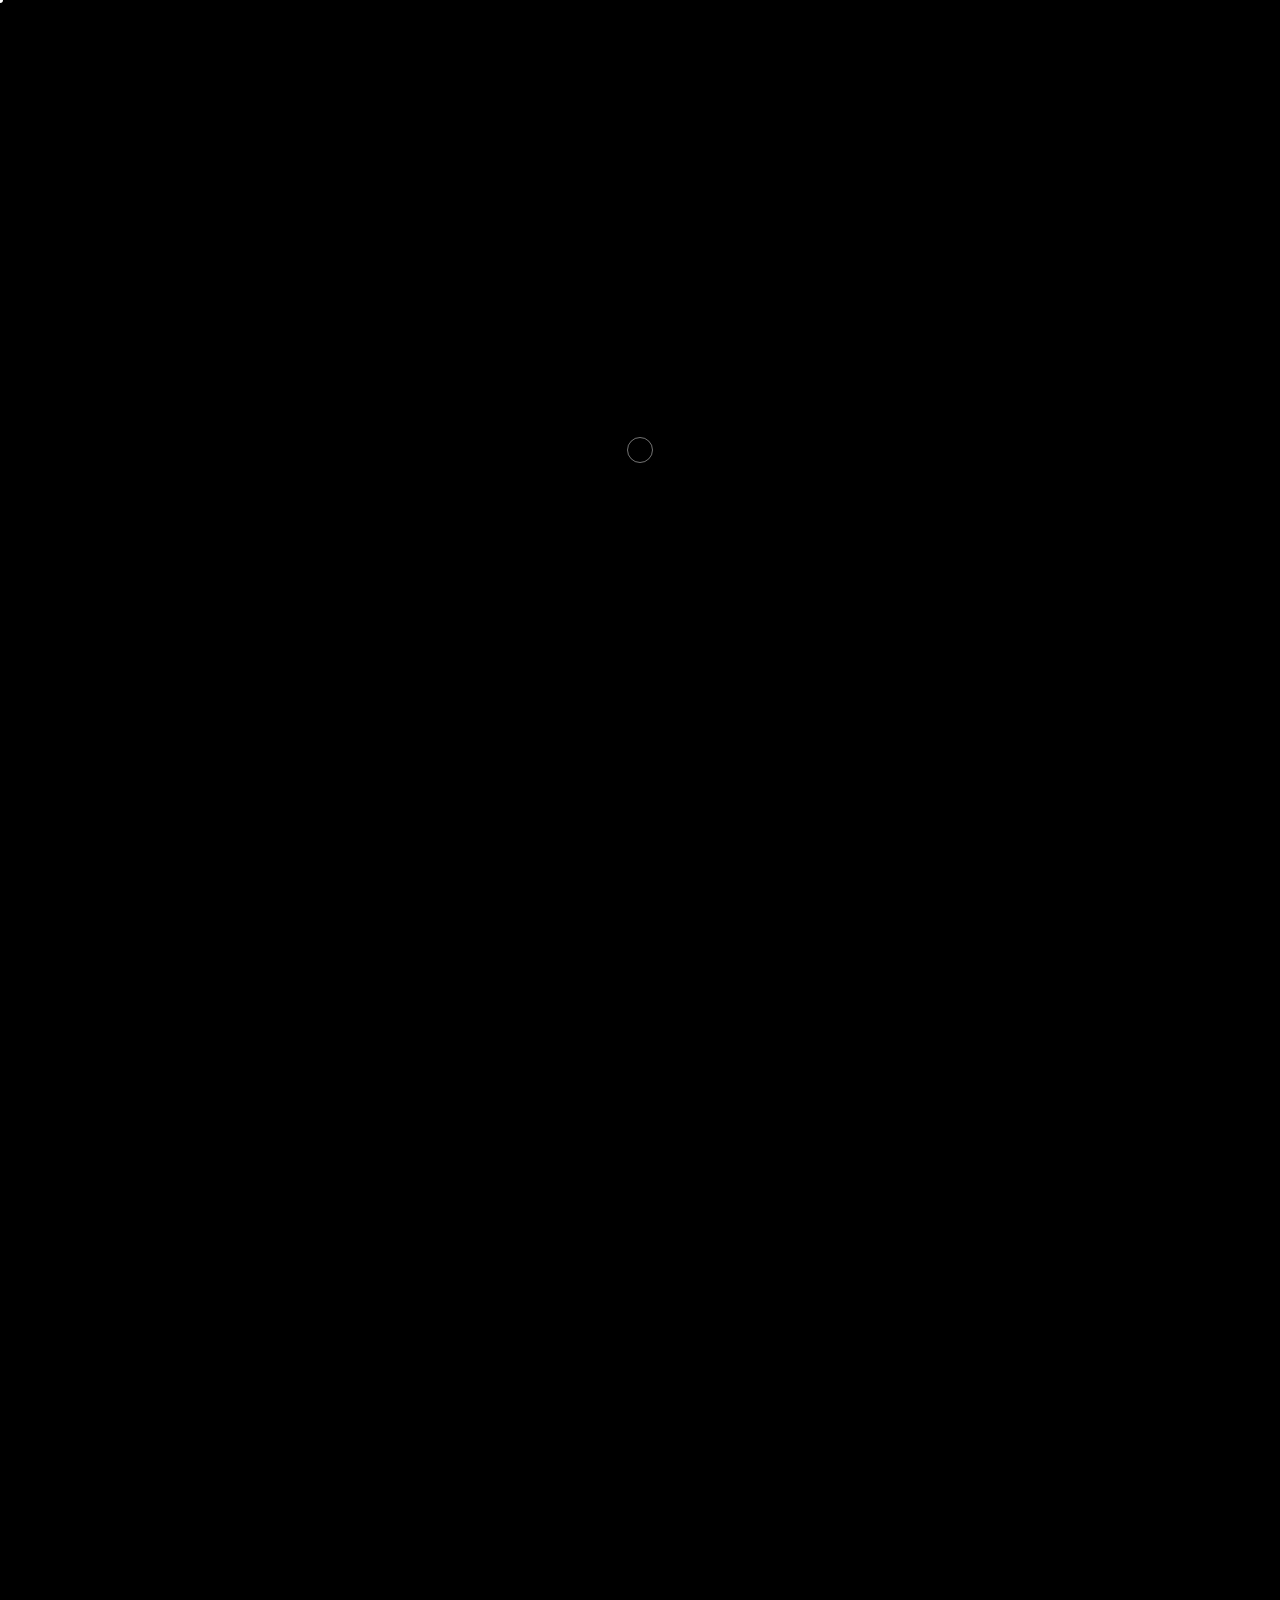
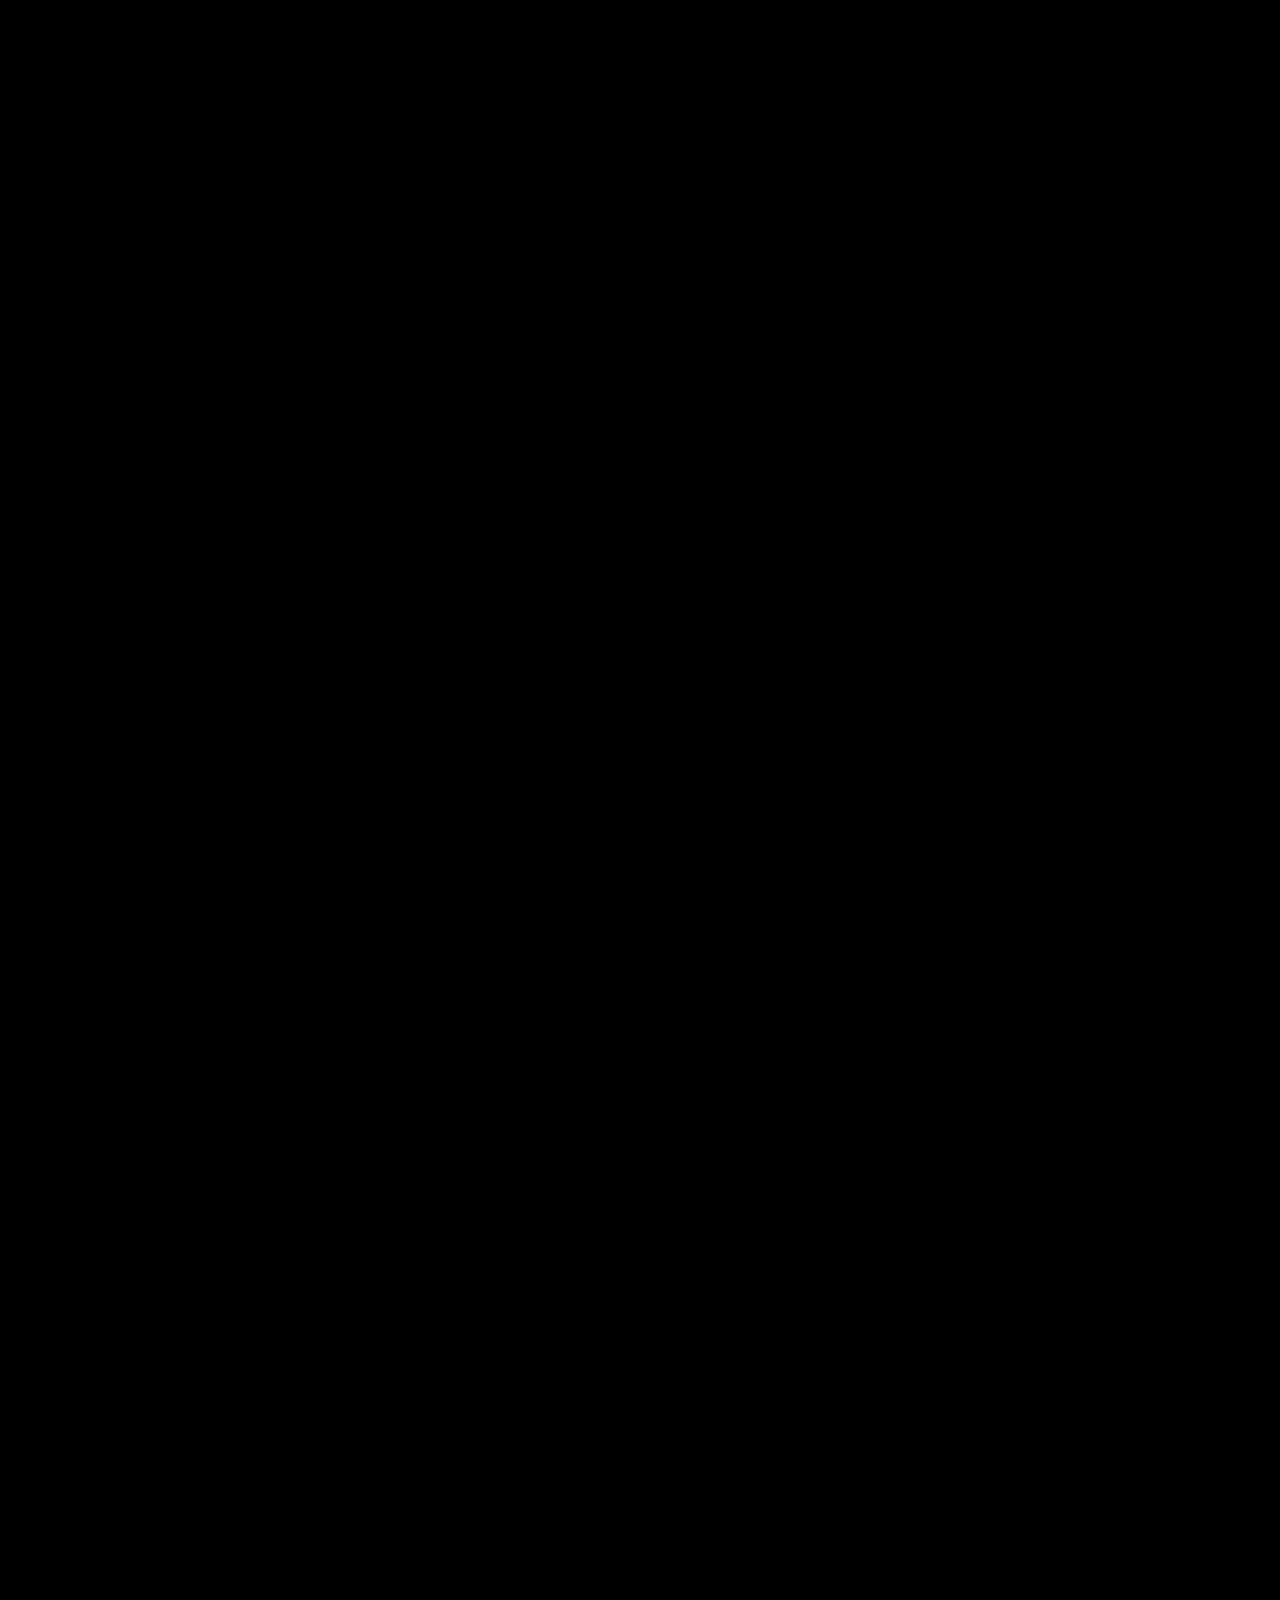
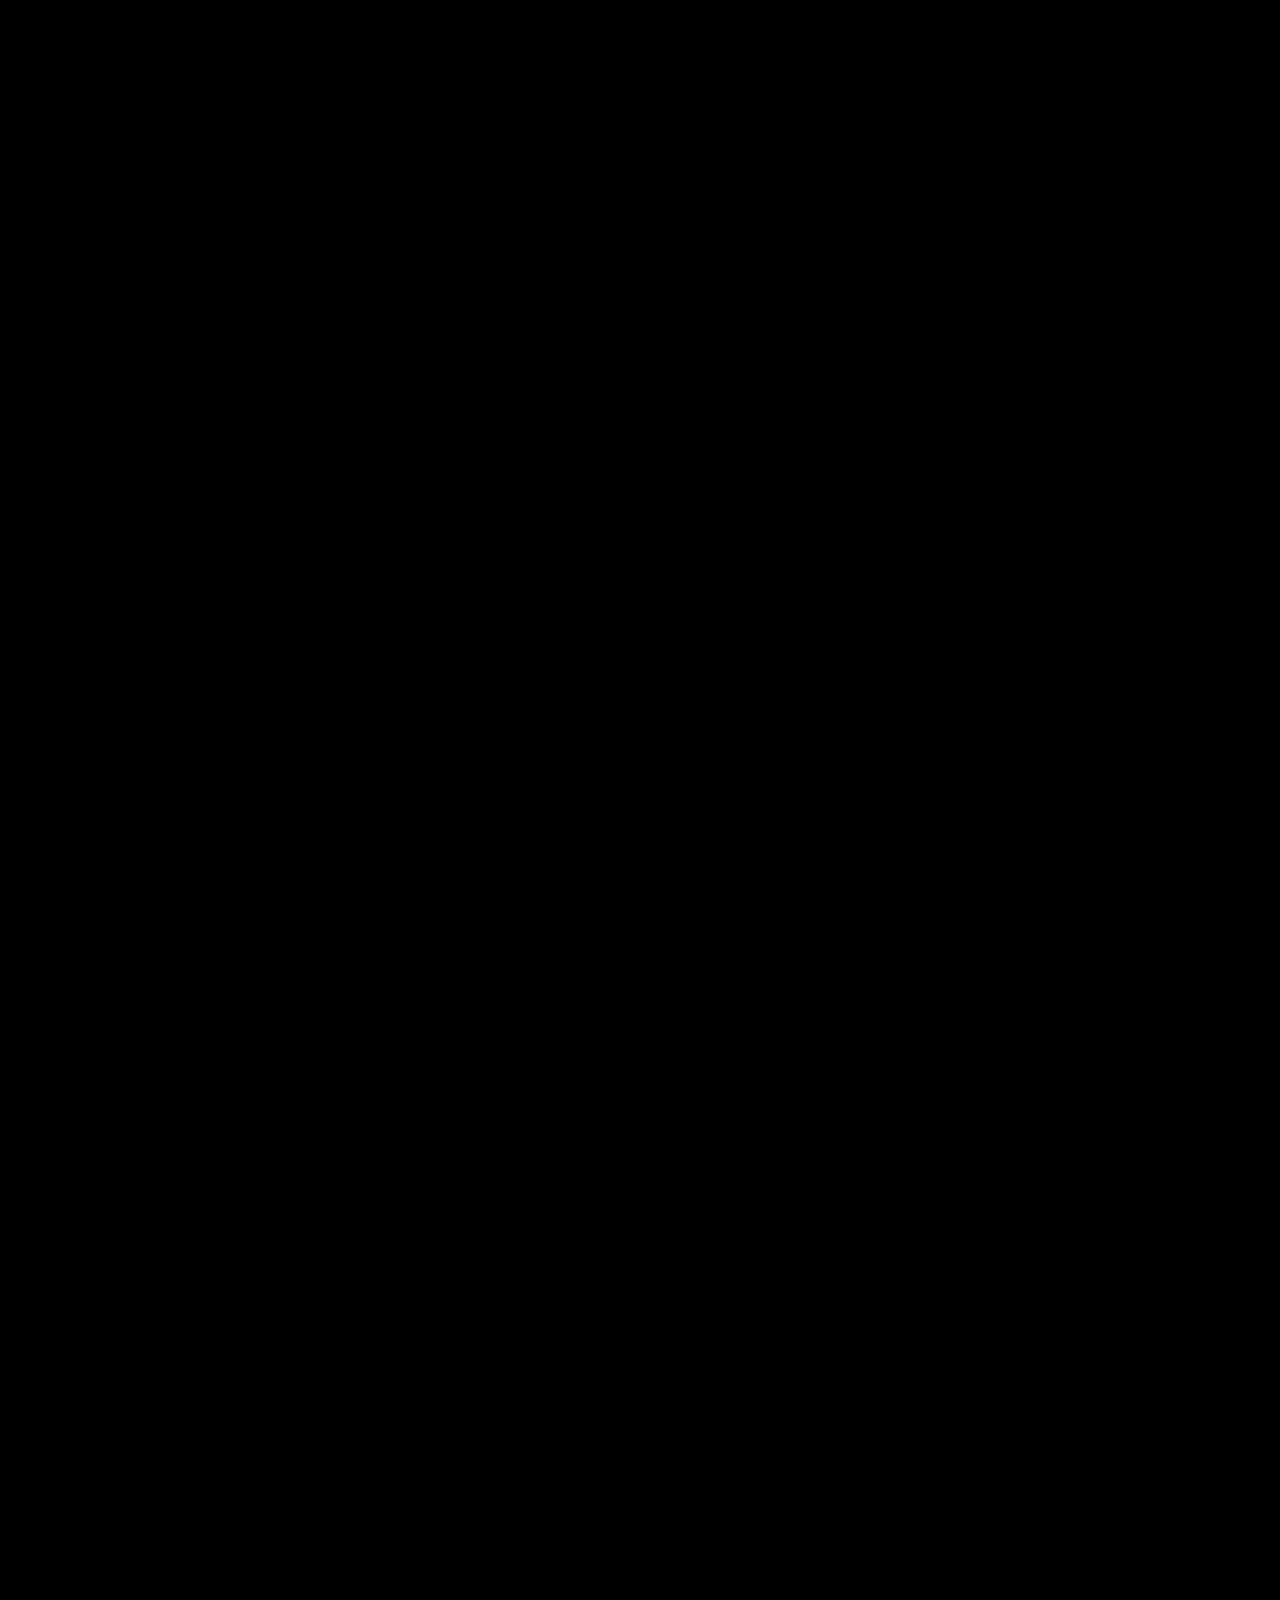
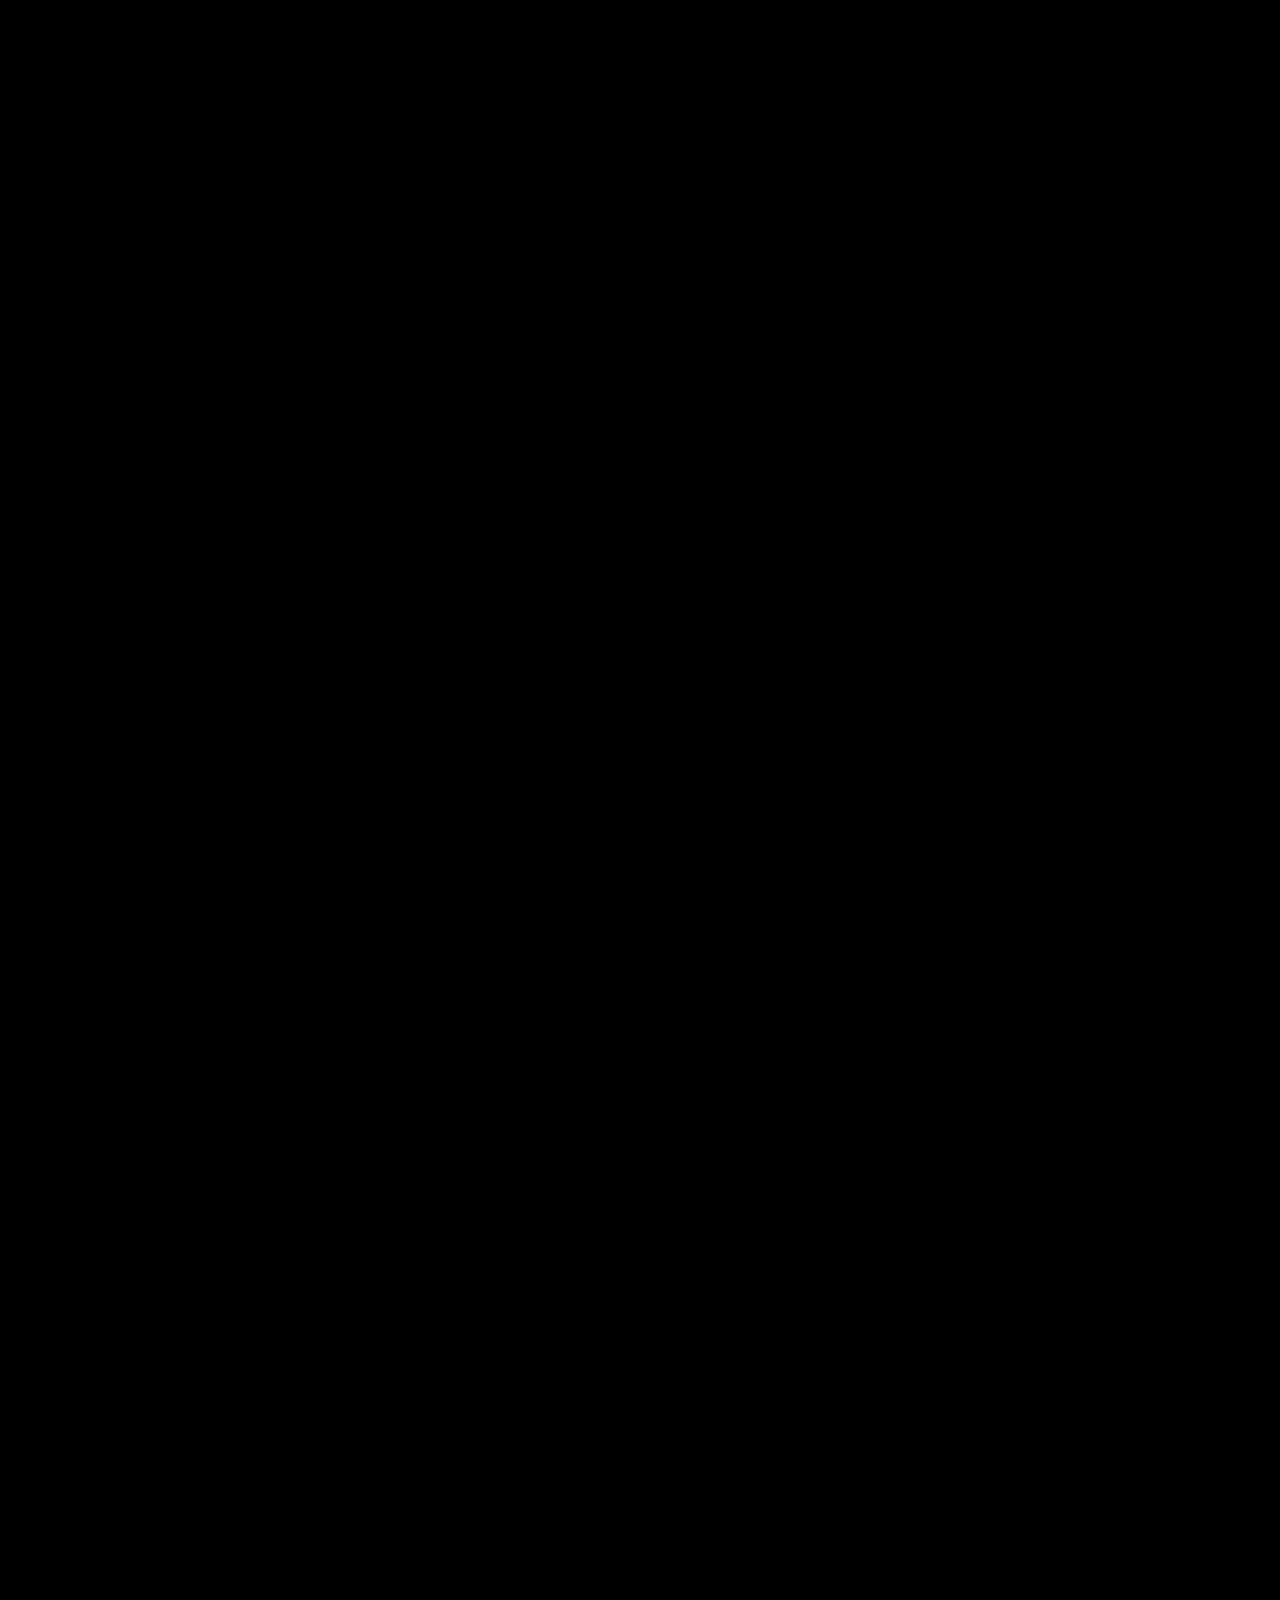
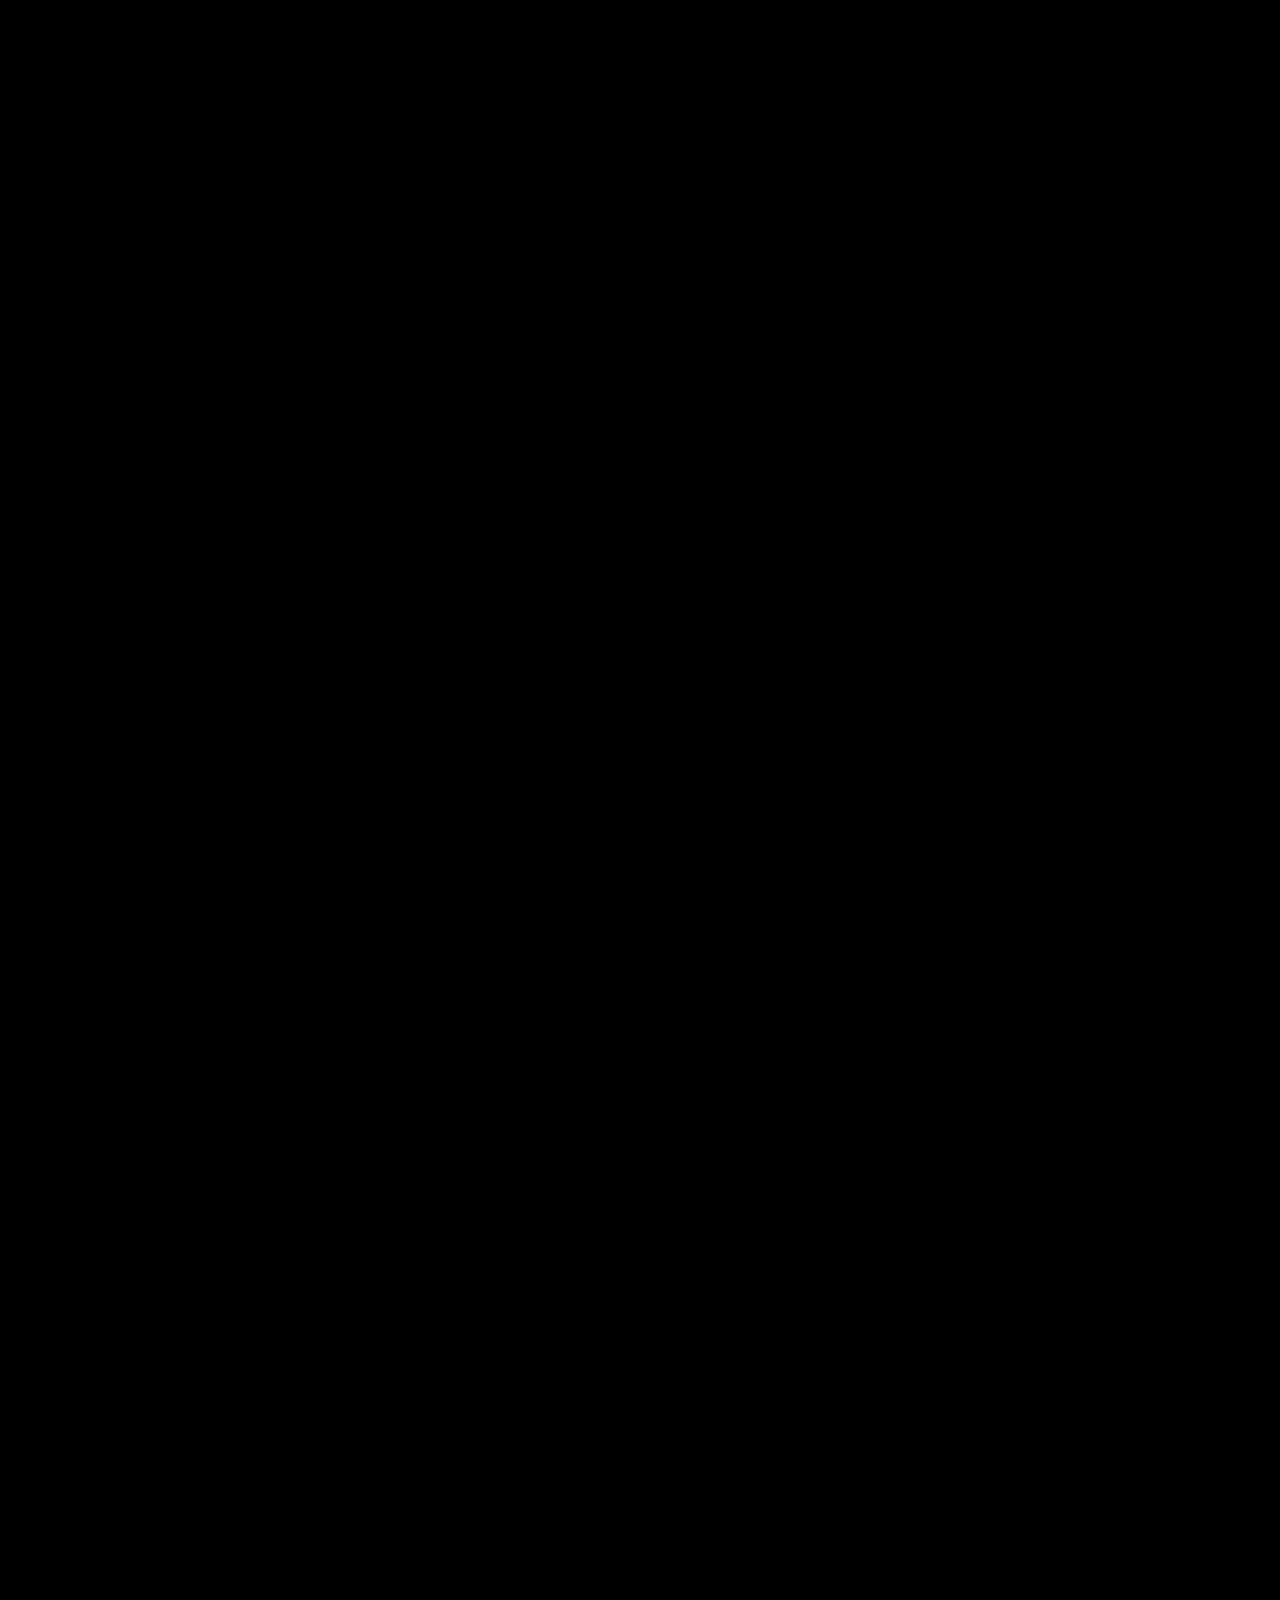
==== commit a6a3855e: "added know me section" ====
--- a/index.html
+++ b/index.html
@@ -378,6 +378,9 @@
         <!-- ── Footer ─────────────────────────────── -->
         <footer class="footer" id="footer">
             <div class="footer-divider"></div>
+            <div class="peeking-cat-container">
+                <img src="src/assets/images/about/cat.png" alt="peeking cat" class="peeking-cat">
+            </div>
             <div class="footer-content">
                 <div class="footer-left">
                     <div class="footer-logo-container">
@@ -493,7 +496,7 @@
         <div class="terminal-window">
             <div class="terminal-top">
                 <span>anmxlr://hidden-console</span>
-
+                <button type="button" id="terminal-close">Close</button>
             </div>
             <div class="terminal-body" id="terminal-body">
                 <p><span class="terminal-muted">$</span> boot --portfolio</p>
--- a/src/style.css
+++ b/src/style.css
@@ -7,6 +7,12 @@
   margin: 0;
   padding: 0;
   box-sizing: border-box;
+}
+
+img {
+  user-select: none;
+  -webkit-user-select: none;
+  -webkit-user-drag: none;
 }
 
 *::selection {
@@ -1030,6 +1036,32 @@
   margin-bottom: 3rem;
 }
 
+/* Peeking Cat Animation */
+.peeking-cat-container {
+  position: absolute;
+  top: 0;
+  right: 12%;
+  width: 70px;
+  height: 52px;
+  transform: translateY(-100%);
+  overflow: hidden;
+  pointer-events: none;
+  z-index: 1;
+}
+
+.peeking-cat {
+  width: 100%;
+  height: auto;
+  display: block;
+  transform: translateY(100%);
+  transition: transform 0.55s cubic-bezier(0.25, 1, 0.5, 1);
+  filter: grayscale(100%) contrast(1.2);
+}
+
+.footer:hover .peeking-cat {
+  transform: translateY(0);
+}
+
 .footer-content {
   display: flex;
   align-items: flex-start;
@@ -1229,6 +1261,7 @@
 }
 
 /* ── Projects Scroll Track & Section ─────────────── */
+/* ── Projects Scroll Track & Section ─────────────── */
 .projects-scroll-track {
   position: relative;
   min-height: 100vh;
@@ -1244,6 +1277,27 @@
   align-items: center;
   padding: 7rem clamp(1.5rem, 4vw, 3rem);
   z-index: 10;
+}
+
+/* Page-level sticky pinning on desktop (screens > 768px) */
+@media (min-width: 769px) {
+  .projects-section {
+    position: sticky;
+    top: 0;
+    height: 100vh;
+    width: 100%;
+  }
+
+  .projects-stack-scroller {
+    overflow: visible !important;
+    height: auto !important;
+    width: auto !important;
+    min-height: auto !important;
+  }
+
+  .projects-stack-spacer {
+    display: none !important;
+  }
 }
 
 .projects-heading {
@@ -1293,15 +1347,68 @@
   height: min(72vh, 620px);
   min-height: 520px;
   z-index: 5;
-  overflow-y: auto;
-  overscroll-behavior: auto;
-  scrollbar-width: none;
-  border-radius: 20px;
   outline: none;
 }
 
-.projects-stack-scroller::-webkit-scrollbar {
-  display: none;
+/* Horizontal swipe-scrolling style for mobile screens */
+@media (max-width: 768px) {
+  .projects-section {
+    min-height: auto;
+    height: auto;
+    padding: 6.5rem 1.25rem 4.5rem;
+    align-items: stretch;
+  }
+
+  .projects-heading {
+    position: relative;
+    top: 0;
+    left: 0;
+    margin-bottom: 2.5rem;
+    max-width: 100%;
+    opacity: 1;
+    transform: none;
+  }
+
+  .projects-stack-scroller {
+    width: 100%;
+    height: auto;
+    min-height: auto;
+    overflow-x: auto;
+    overflow-y: hidden;
+    scroll-snap-type: x mandatory;
+    scrollbar-width: none;
+    -webkit-overflow-scrolling: touch;
+    padding: 10px 0 25px;
+  }
+
+  .projects-stack-scroller::-webkit-scrollbar {
+    display: none;
+  }
+
+  .projects-stack {
+    display: flex;
+    flex-direction: row;
+    gap: 20px;
+    width: max-content;
+    transform-style: flat !important;
+  }
+
+  .stack-slot {
+    position: relative !important;
+    inset: auto !important;
+    flex-shrink: 0;
+    width: 290px;
+    height: 400px;
+    scroll-snap-align: center;
+    opacity: 1 !important;
+    transform: none !important;
+    filter: none !important;
+    pointer-events: auto !important;
+  }
+
+  .projects-stack-spacer {
+    display: none !important;
+  }
 }
 
 .projects-stack-stage {
@@ -1311,11 +1418,6 @@
   display: flex;
   align-items: center;
   justify-content: center;
-}
-
-.projects-stack-spacer {
-  height: 1000px;
-  pointer-events: none;
 }
 
 .projects-stack-progress {
@@ -1330,6 +1432,17 @@
   border-radius: 999px;
   background: rgba(255, 255, 255, 0.12);
   overflow: hidden;
+}
+
+@media (max-width: 768px) {
+  .projects-stack-progress {
+    position: relative;
+    left: 0;
+    right: 0;
+    bottom: 0;
+    margin: 1.5rem 0 0 0;
+    width: 100%;
+  }
 }
 
 .projects-stack-progress span {
@@ -2911,3 +3024,41 @@
     bottom: 1rem;
   }
 }
+
+/* Passport Stamp Earned Toast Notification */
+.passport-toast {
+  position: fixed;
+  bottom: 2rem;
+  right: 2rem;
+  background: #ffffff;
+  color: #000000;
+  border: 1px solid #d3d3d3;
+  padding: 12px 18px;
+  display: flex;
+  flex-direction: column;
+  gap: 4px;
+  z-index: 999999;
+  transform: translateY(20px);
+  opacity: 0;
+  transition: all 0.4s cubic-bezier(0.22, 1, 0.36, 1);
+  box-shadow: 0 8px 24px rgba(0, 0, 0, 0.8);
+  font-family: ui-monospace, SFMono-Regular, Consolas, monospace;
+}
+
+.passport-toast.show {
+  transform: translateY(0);
+  opacity: 1;
+}
+
+.toast-kicker {
+  font-size: 0.65rem;
+  color: rgba(0, 0, 0, 0.55);
+  text-transform: uppercase;
+  letter-spacing: 0.08em;
+}
+
+.toast-title {
+  font-size: 1.1rem;
+  font-weight: 700;
+  letter-spacing: 0.02em;
+}
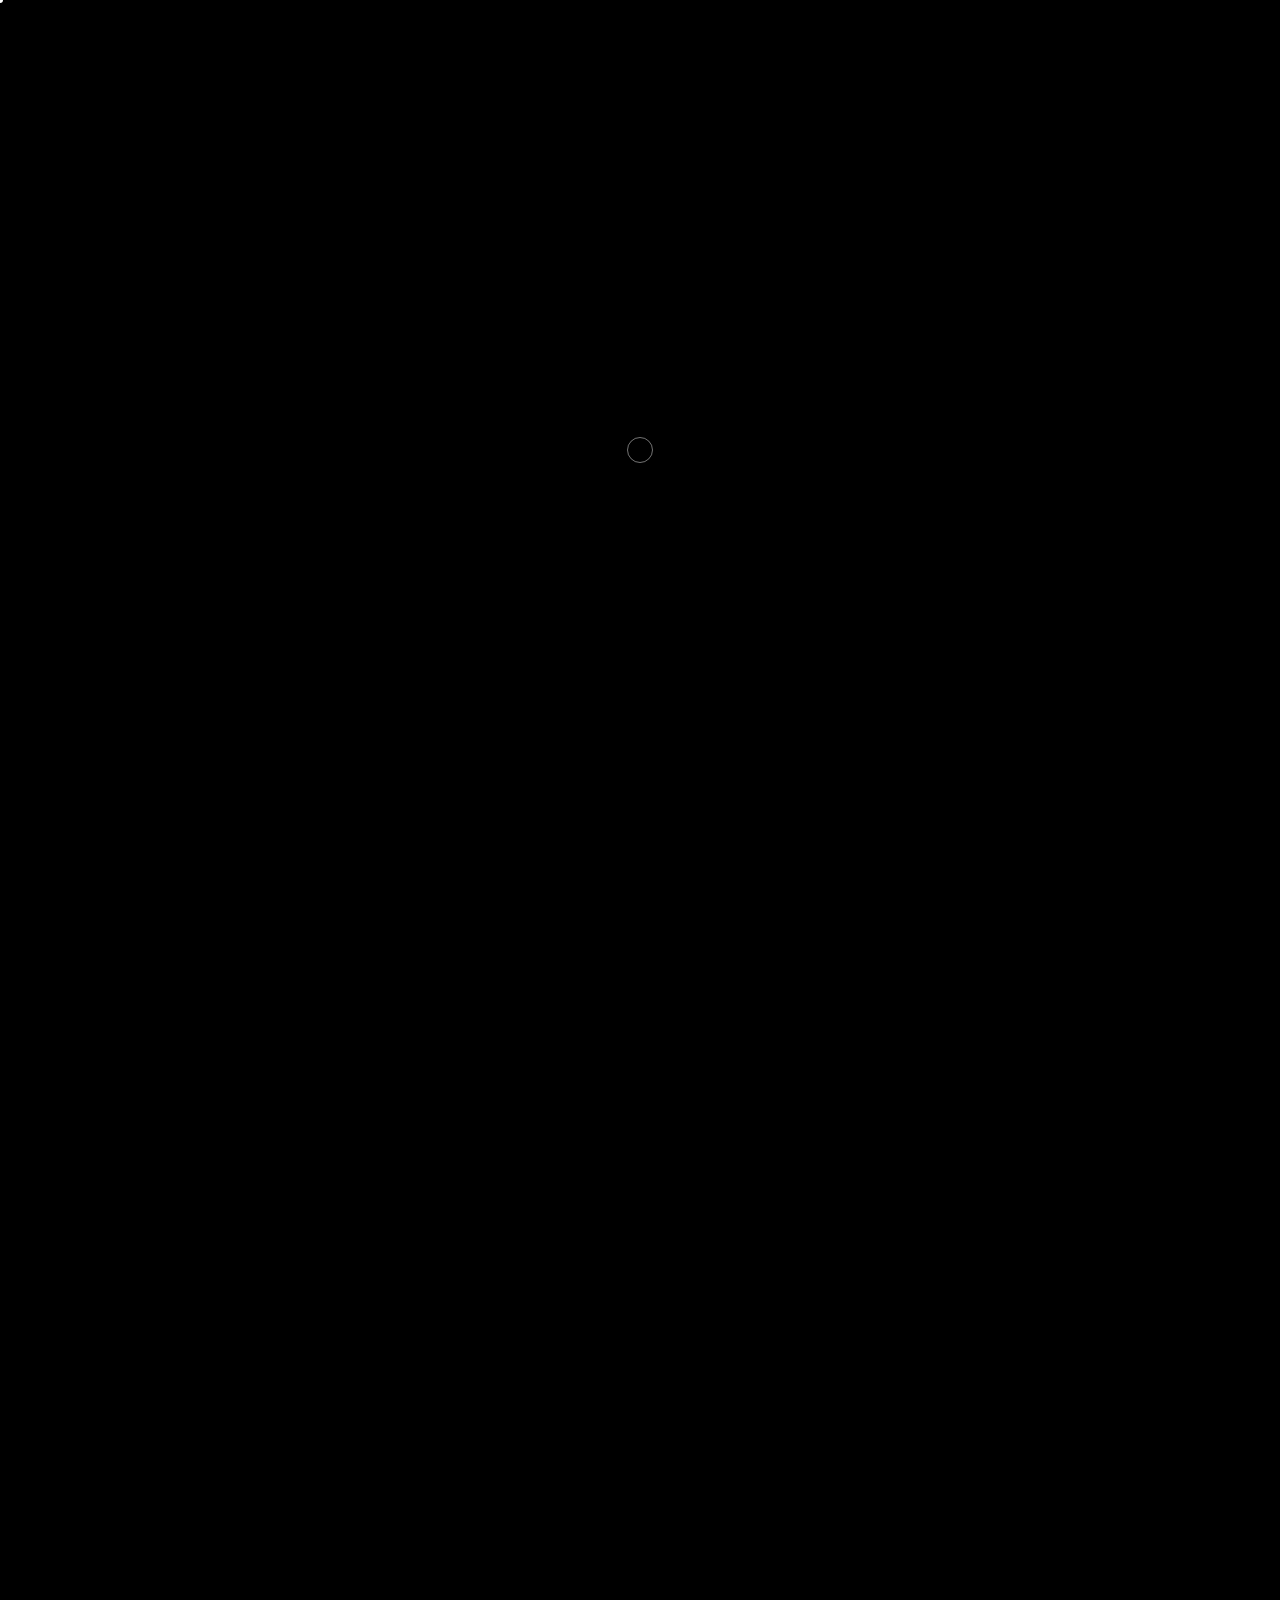
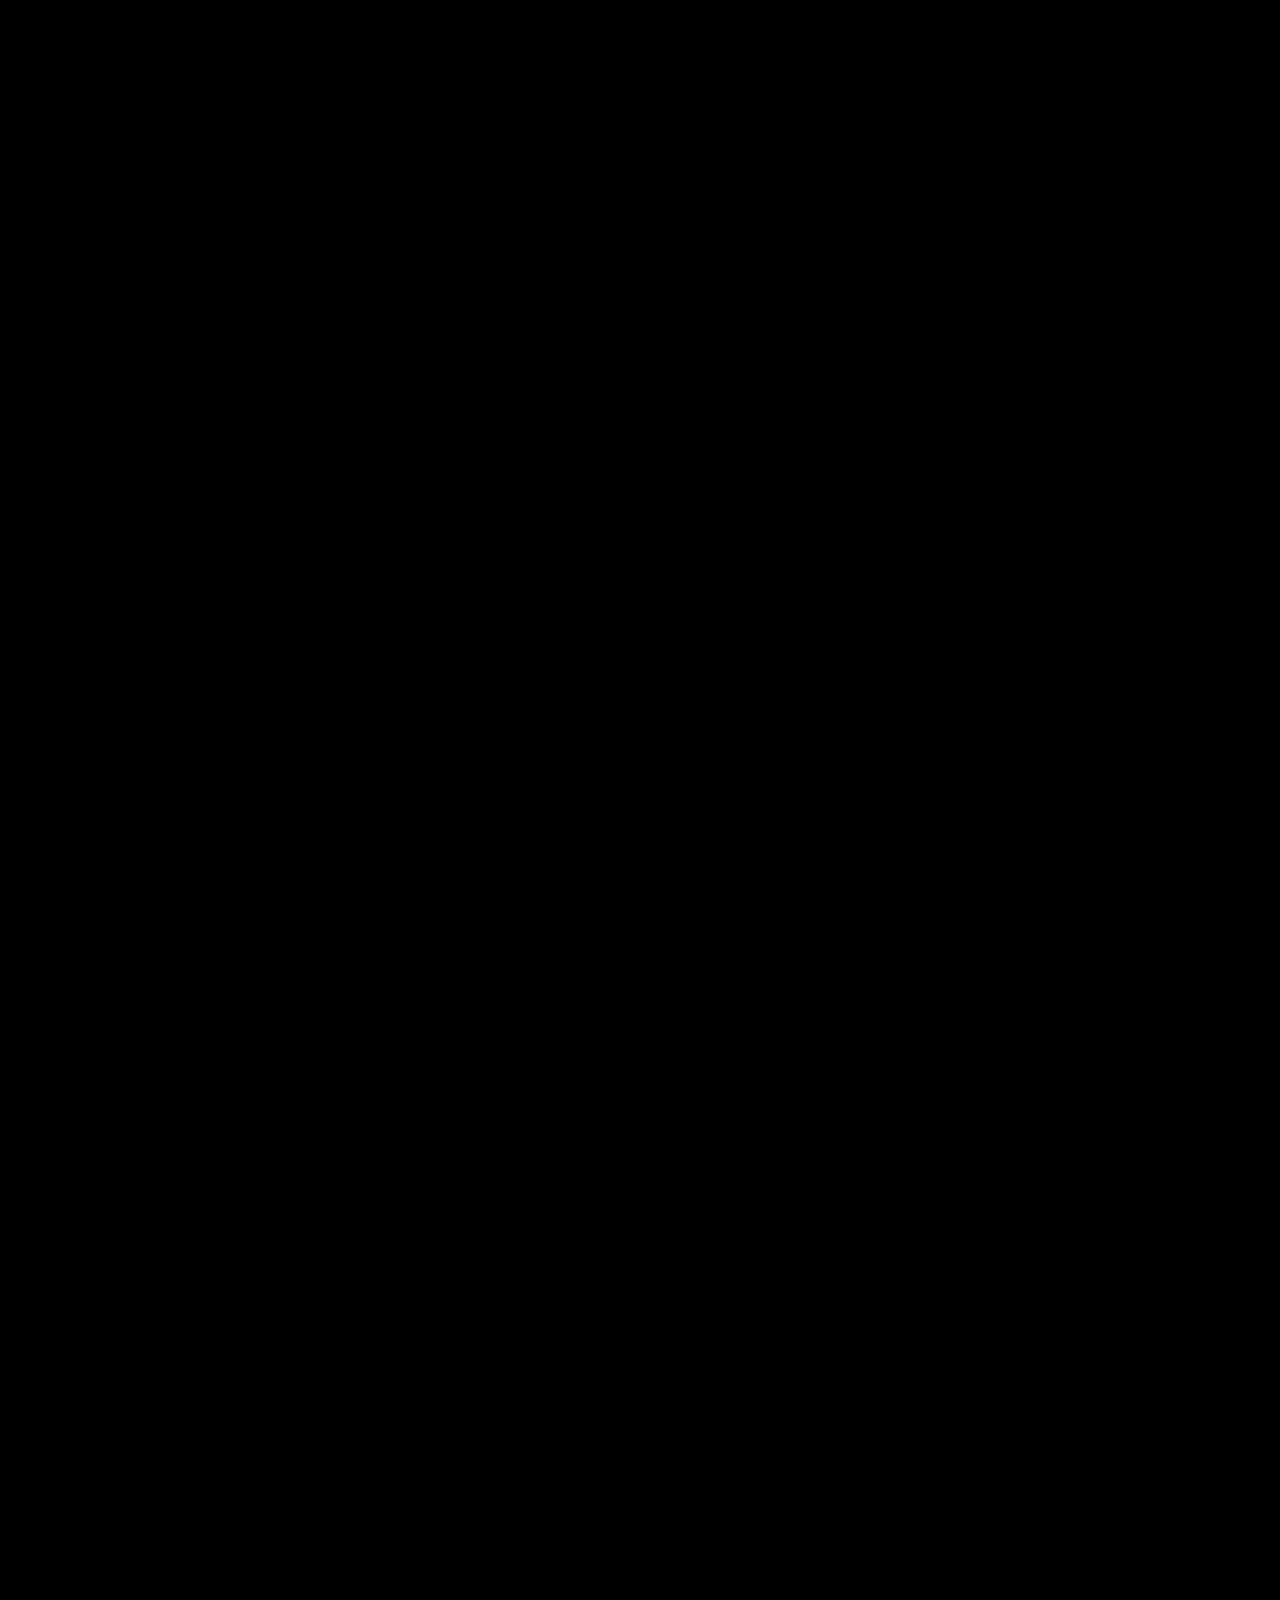
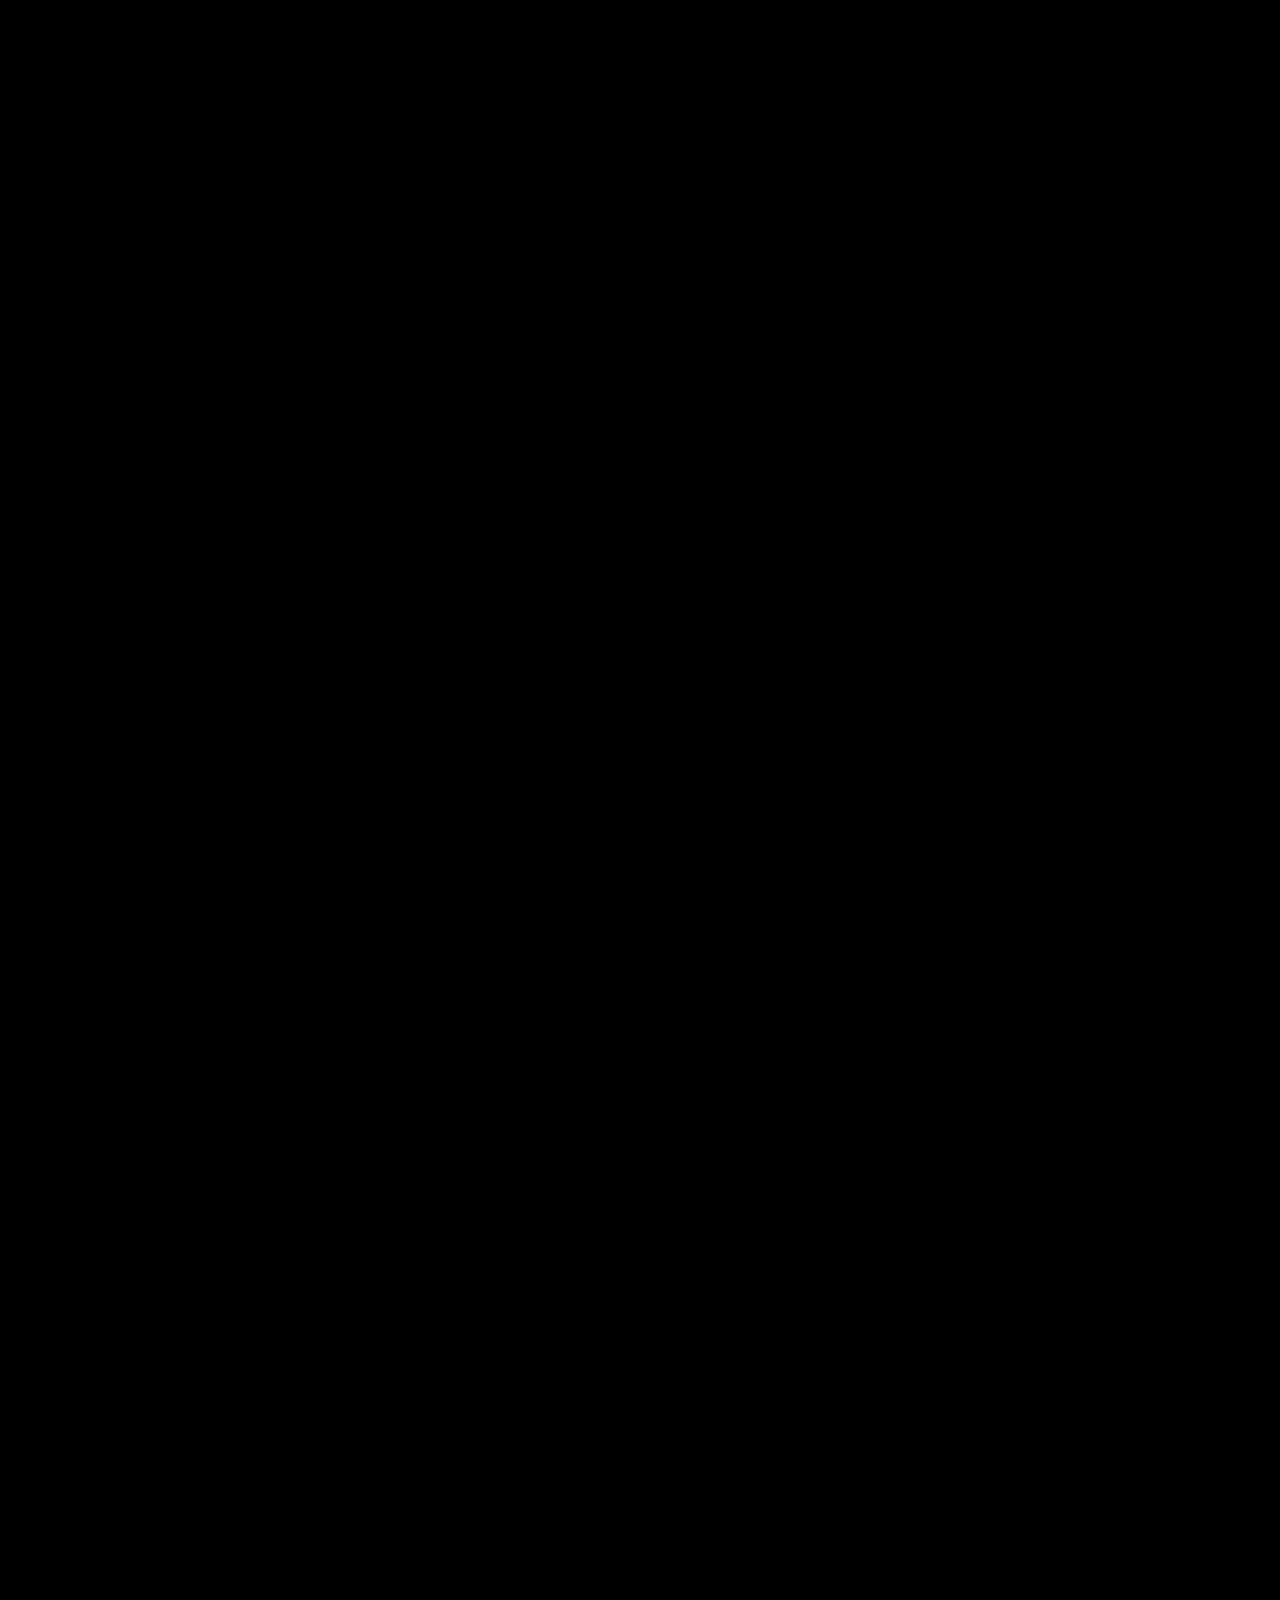
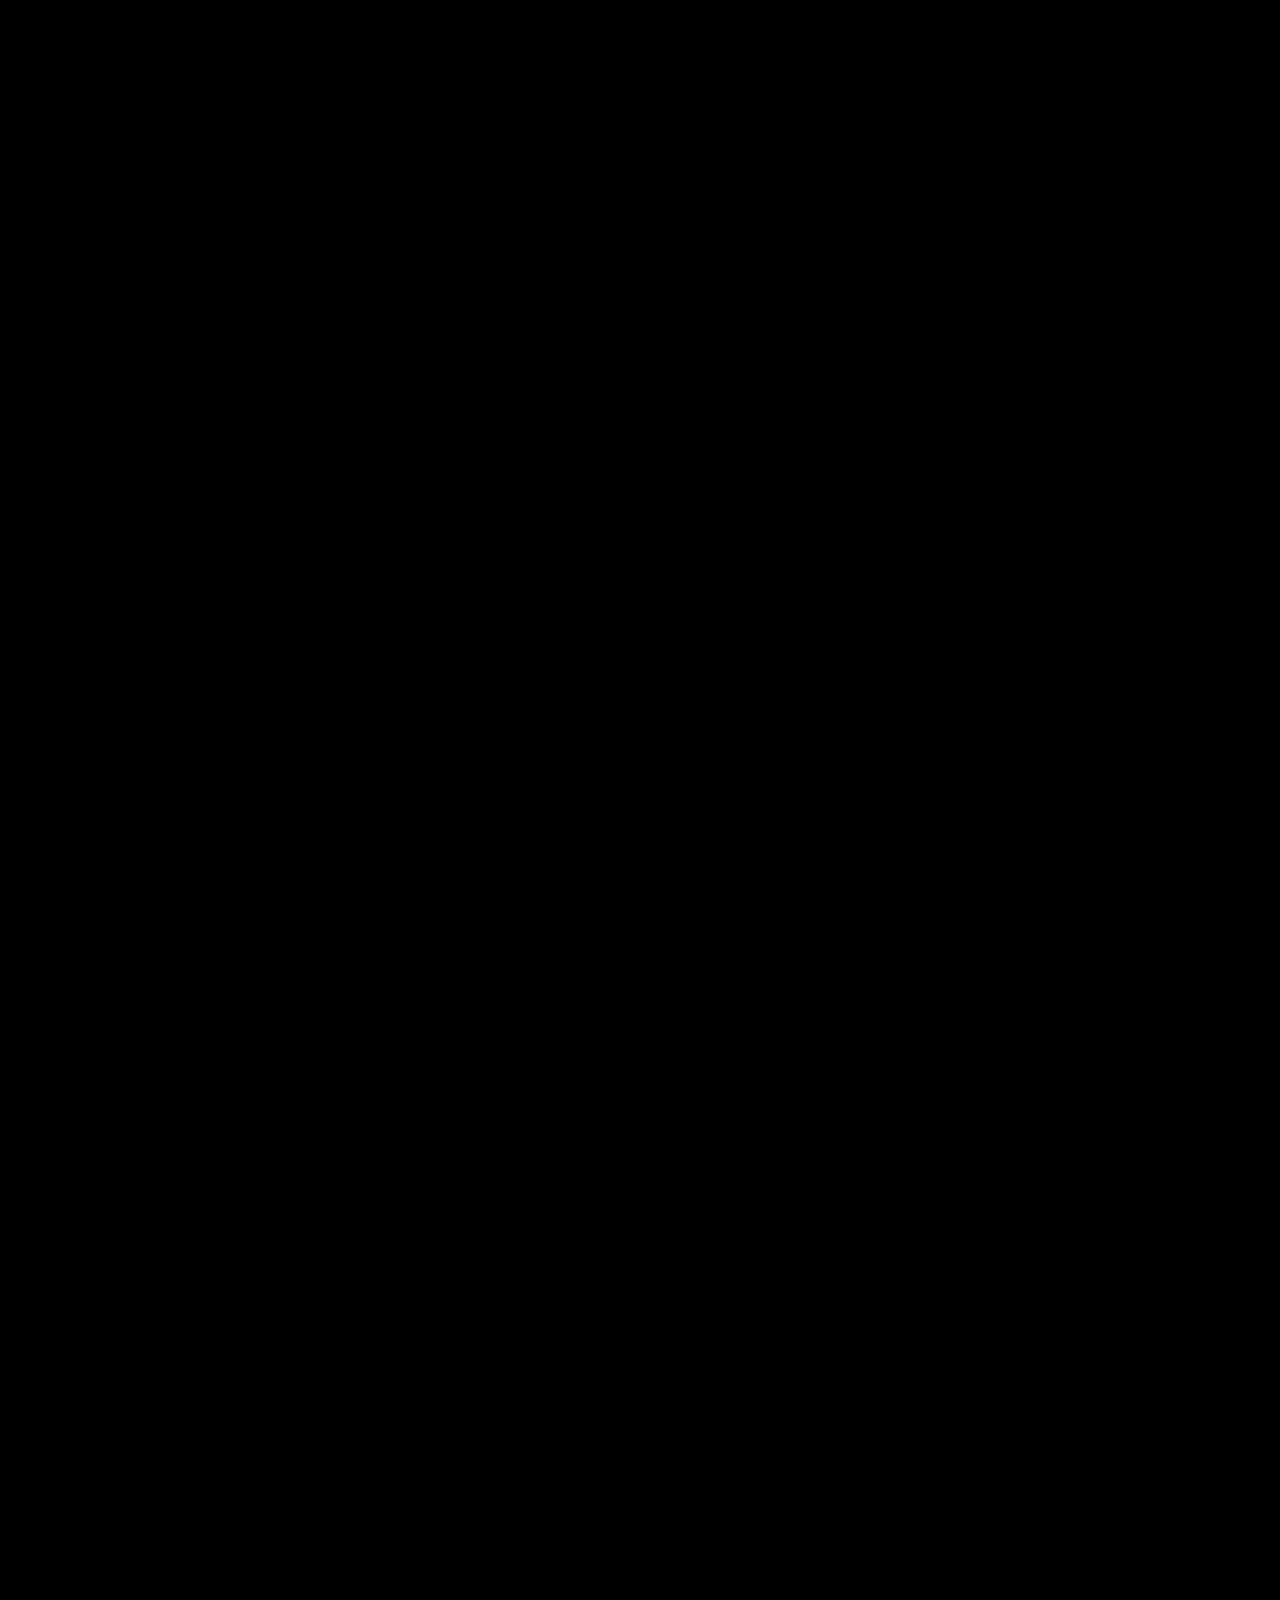
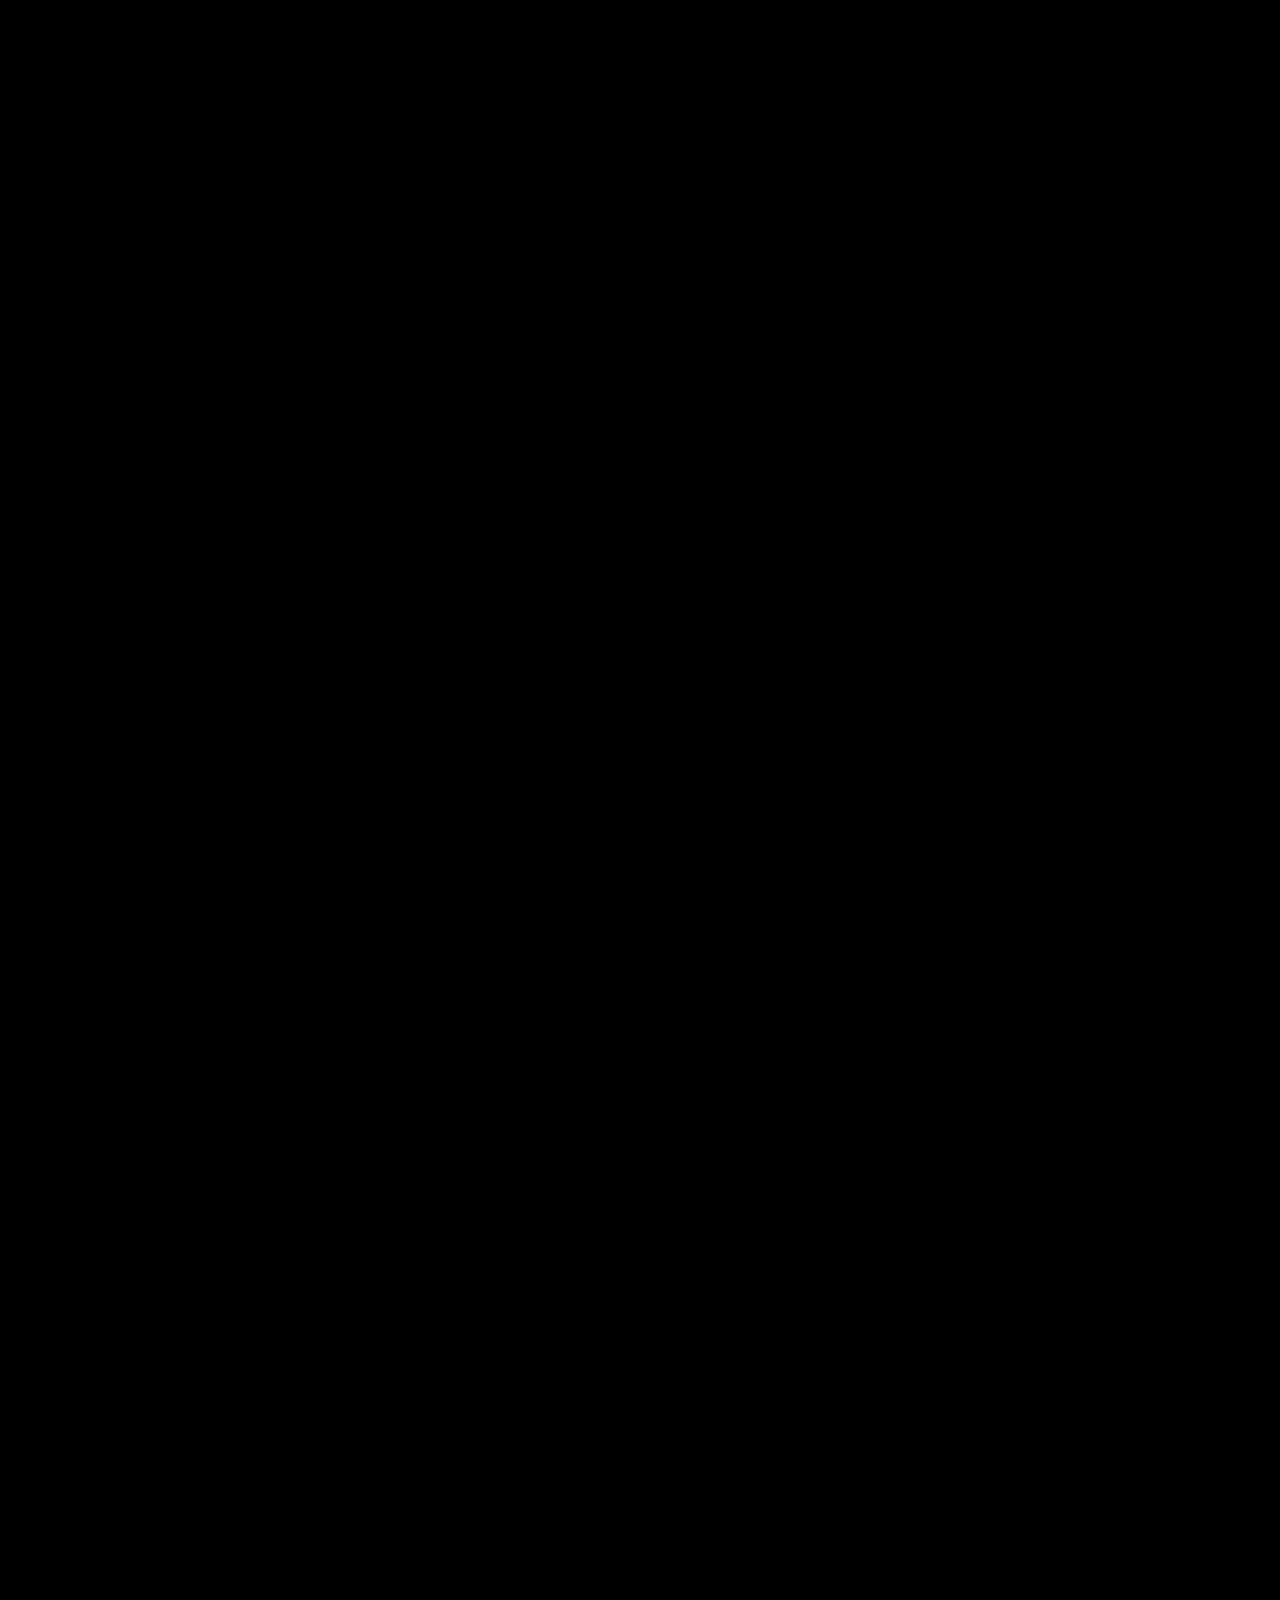
==== commit 1af1baa5: "added game" ====
--- a/index.html
+++ b/index.html
@@ -193,8 +193,8 @@
                         </div>
                     </div>
                     <div class="projects-stack-spacer" id="projects-stack-spacer" aria-hidden="true"></div>
-                    <div class="projects-stack-progress" aria-hidden="true"><span></span></div>
-                </div>
+                </div>
+                <div class="projects-stack-progress" aria-hidden="true"><span></span></div>
 
             </section>
         </div>
--- a/src/style.css
+++ b/src/style.css
@@ -115,6 +115,7 @@
     opacity: 0;
     transform: scale(0) rotate(-15deg);
   }
+
   100% {
     opacity: 1;
     transform: scale(1) rotate(0deg);
@@ -1378,7 +1379,8 @@
     scroll-snap-type: x mandatory;
     scrollbar-width: none;
     -webkit-overflow-scrolling: touch;
-    padding: 10px 0 25px;
+    padding: 10px calc(50% - 145px) 25px;
+    perspective: 1000px;
   }
 
   .projects-stack-scroller::-webkit-scrollbar {
@@ -1390,7 +1392,8 @@
     flex-direction: row;
     gap: 20px;
     width: max-content;
-    transform-style: flat !important;
+    position: relative;
+    transform-style: preserve-3d;
   }
 
   .stack-slot {
@@ -1400,10 +1403,10 @@
     width: 290px;
     height: 400px;
     scroll-snap-align: center;
-    opacity: 1 !important;
-    transform: none !important;
-    filter: none !important;
-    pointer-events: auto !important;
+    opacity: 1;
+    transform: none;
+    filter: none;
+    pointer-events: auto;
   }
 
   .projects-stack-spacer {
@@ -1421,17 +1424,14 @@
 }
 
 .projects-stack-progress {
-  position: sticky;
-  left: 34px;
-  right: 34px;
-  bottom: 20px;
-  z-index: 20;
-  display: block;
+  position: relative;
+  width: min(92vw, 340px);
   height: 3px;
-  margin: -28px 34px 24px;
+  margin-top: 3.5rem;
   border-radius: 999px;
   background: rgba(255, 255, 255, 0.12);
   overflow: hidden;
+  z-index: 20;
 }
 
 @media (max-width: 768px) {
@@ -1926,7 +1926,7 @@
   margin-top: 4rem;
 }
 
-.signal-readout > div {
+.signal-readout>div {
   display: flex;
   justify-content: space-between;
   align-items: end;
@@ -1969,14 +1969,34 @@
   animation: signalPulse 1.8s ease-in-out infinite;
 }
 
-.signal-lines span:nth-child(2) { animation-delay: 0.18s; }
-.signal-lines span:nth-child(3) { animation-delay: 0.34s; }
-.signal-lines span:nth-child(4) { animation-delay: 0.08s; }
-.signal-lines span:nth-child(5) { animation-delay: 0.26s; }
+.signal-lines span:nth-child(2) {
+  animation-delay: 0.18s;
+}
+
+.signal-lines span:nth-child(3) {
+  animation-delay: 0.34s;
+}
+
+.signal-lines span:nth-child(4) {
+  animation-delay: 0.08s;
+}
+
+.signal-lines span:nth-child(5) {
+  animation-delay: 0.26s;
+}
 
 @keyframes signalPulse {
-  0%, 100% { transform: scaleY(0.35); opacity: 0.28; }
-  50% { transform: scaleY(1); opacity: 0.9; }
+
+  0%,
+  100% {
+    transform: scaleY(0.35);
+    opacity: 0.28;
+  }
+
+  50% {
+    transform: scaleY(1);
+    opacity: 0.9;
+  }
 }
 
 .lab-section {
@@ -2662,6 +2682,7 @@
   from {
     transform: scale(1);
   }
+
   to {
     transform: scale(1.08);
   }
@@ -2681,9 +2702,11 @@
     opacity: 1;
     transform: translate(0, 0) scale(0) rotate(0deg);
   }
+
   50% {
     opacity: 1;
   }
+
   100% {
     opacity: 0;
     transform: translate(var(--tx), var(--ty)) scale(1.5) rotate(var(--rot));
@@ -3005,9 +3028,17 @@
 }
 
 @keyframes logoSpin {
-  0% { transform: rotate(0deg) scale(1); }
-  55% { transform: rotate(300deg) scale(1.35); }
-  100% { transform: rotate(360deg) scale(1); }
+  0% {
+    transform: rotate(0deg) scale(1);
+  }
+
+  55% {
+    transform: rotate(300deg) scale(1.35);
+  }
+
+  100% {
+    transform: rotate(360deg) scale(1);
+  }
 }
 
 @media (max-width: 768px) {
@@ -3061,4 +3092,4 @@
   font-size: 1.1rem;
   font-weight: 700;
   letter-spacing: 0.02em;
-}
+}
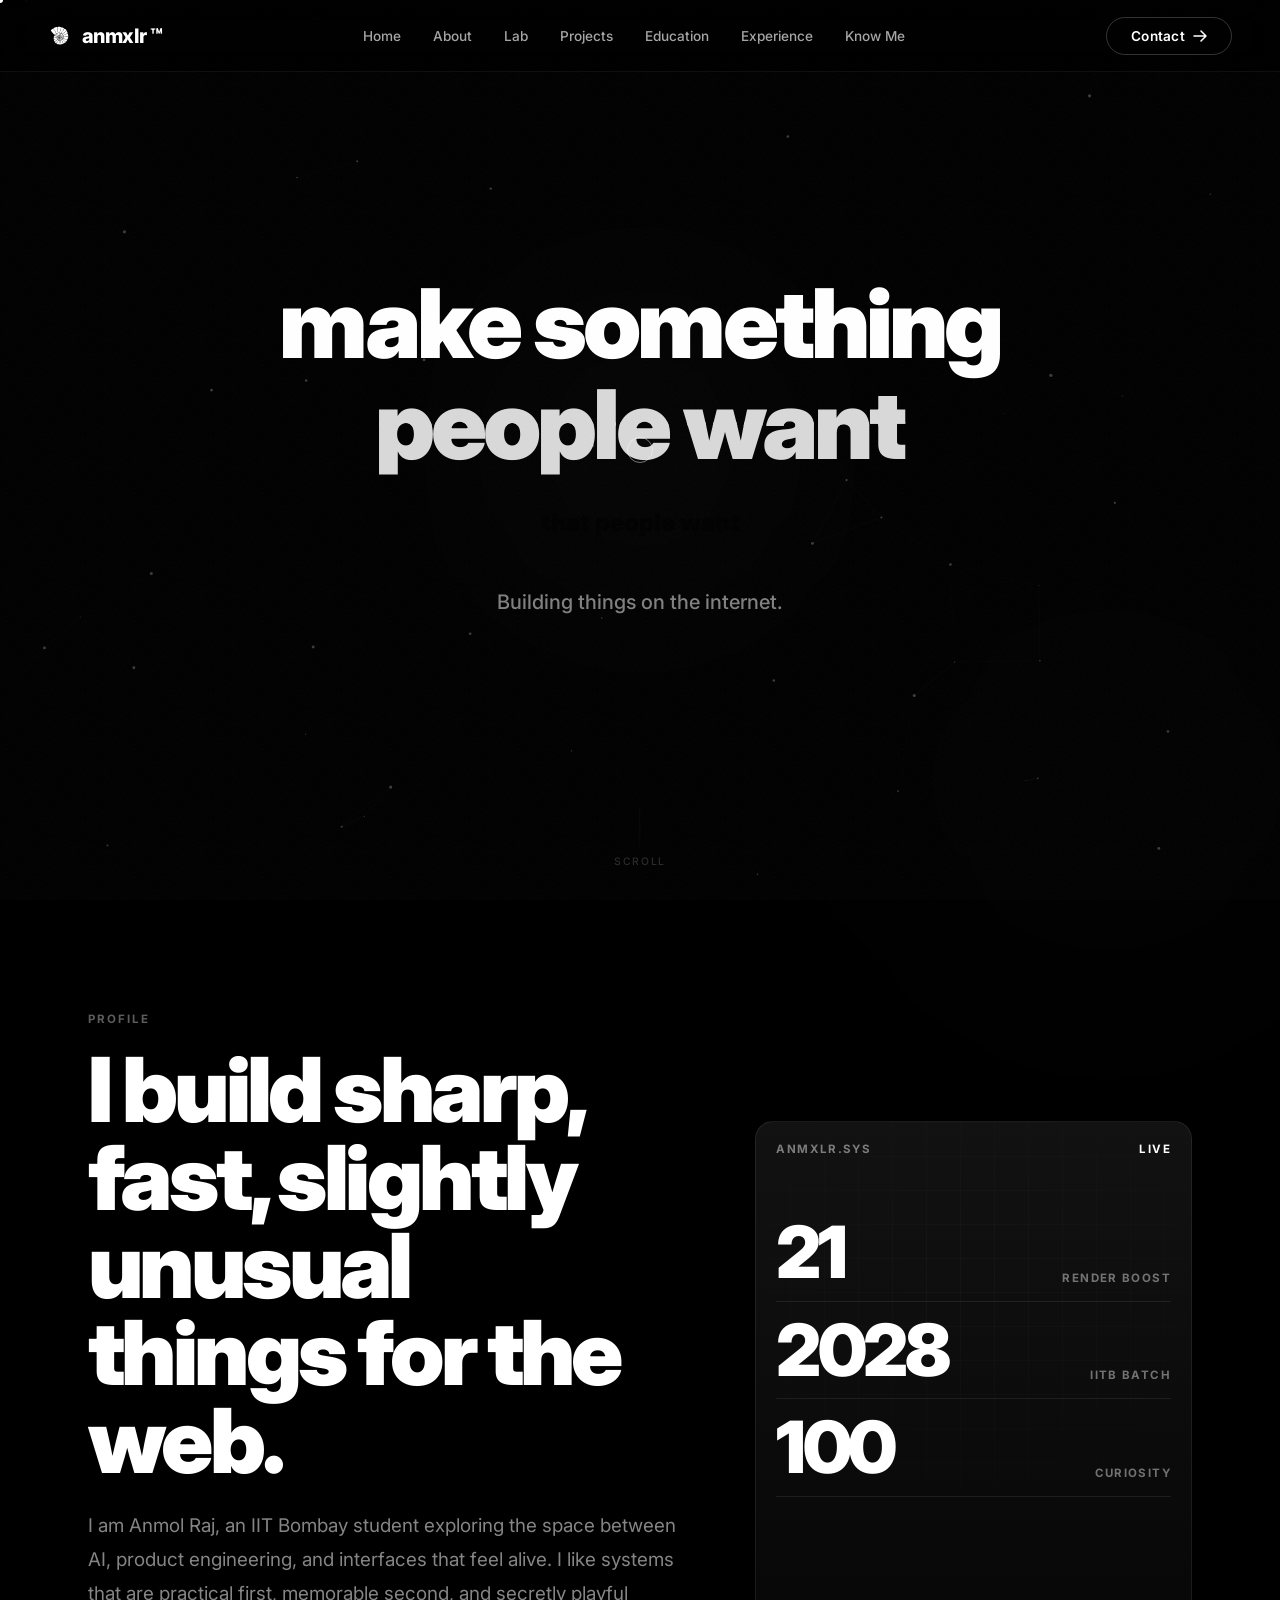
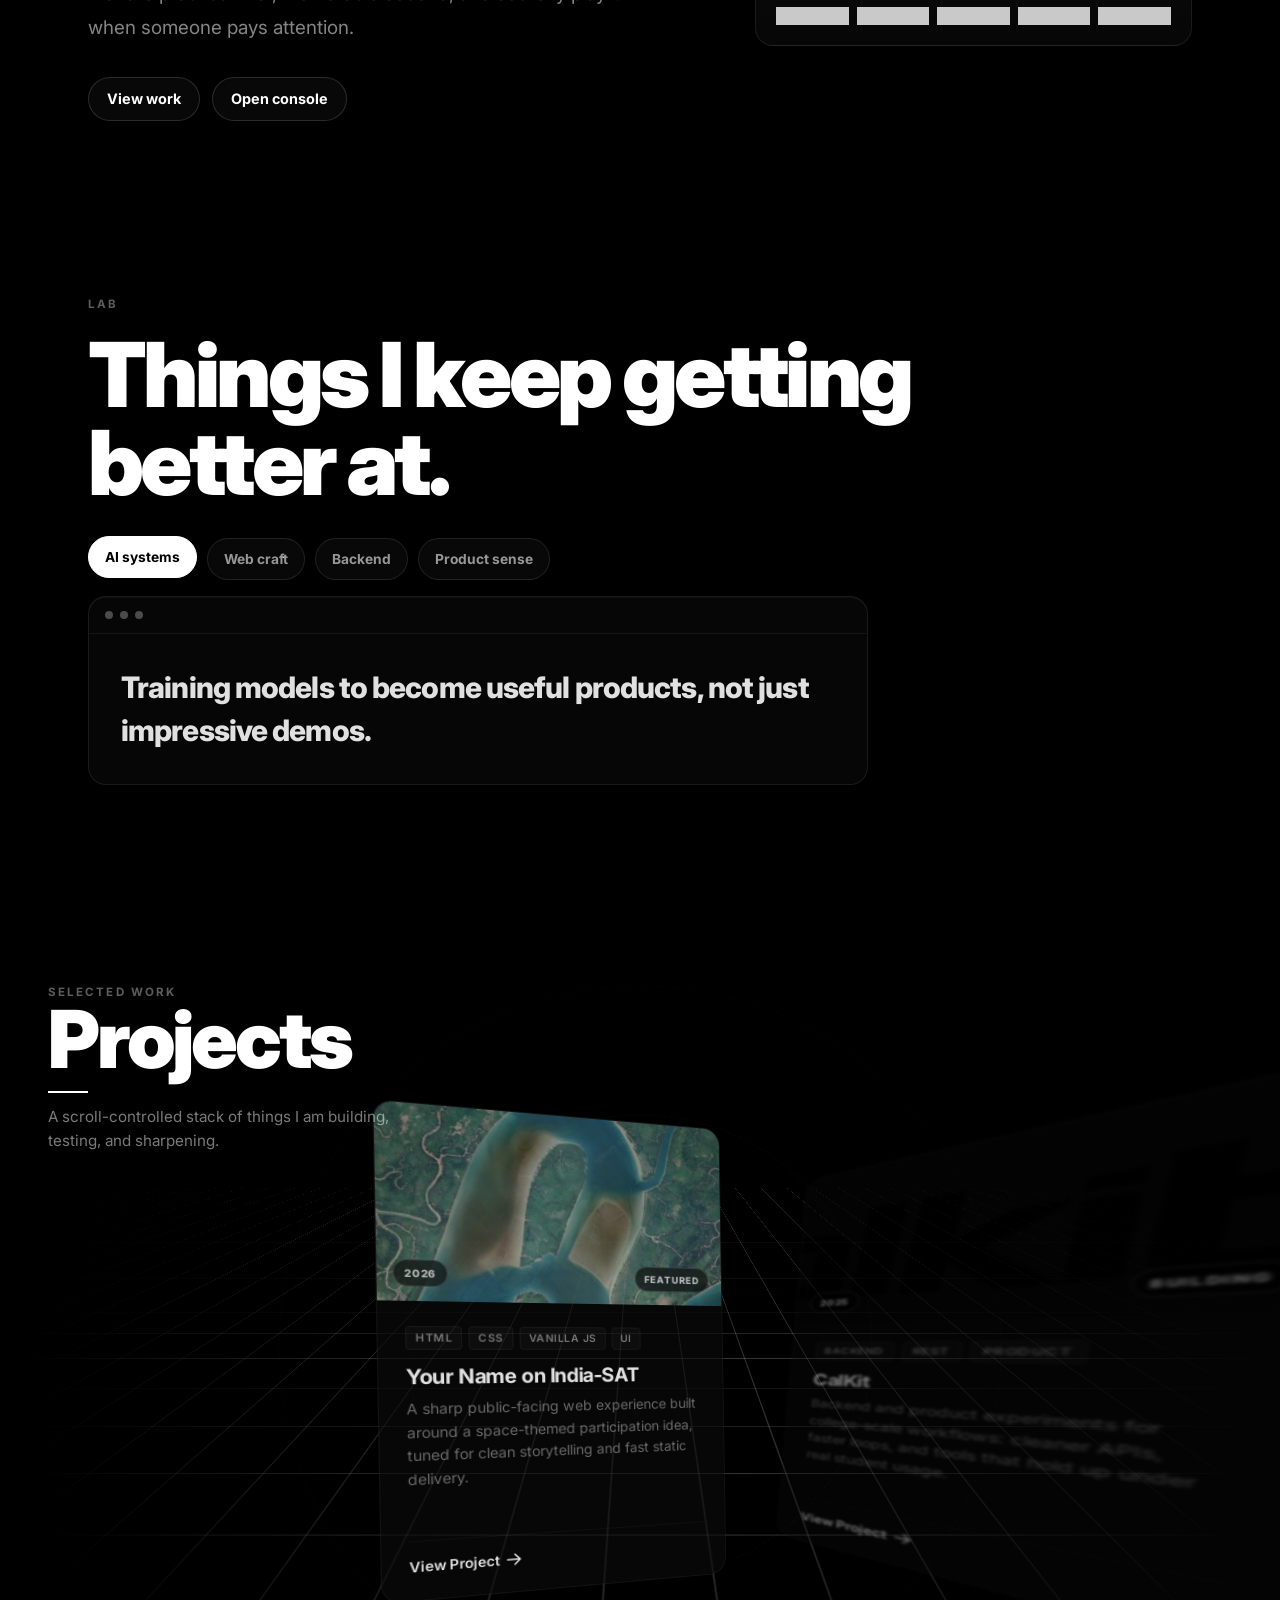
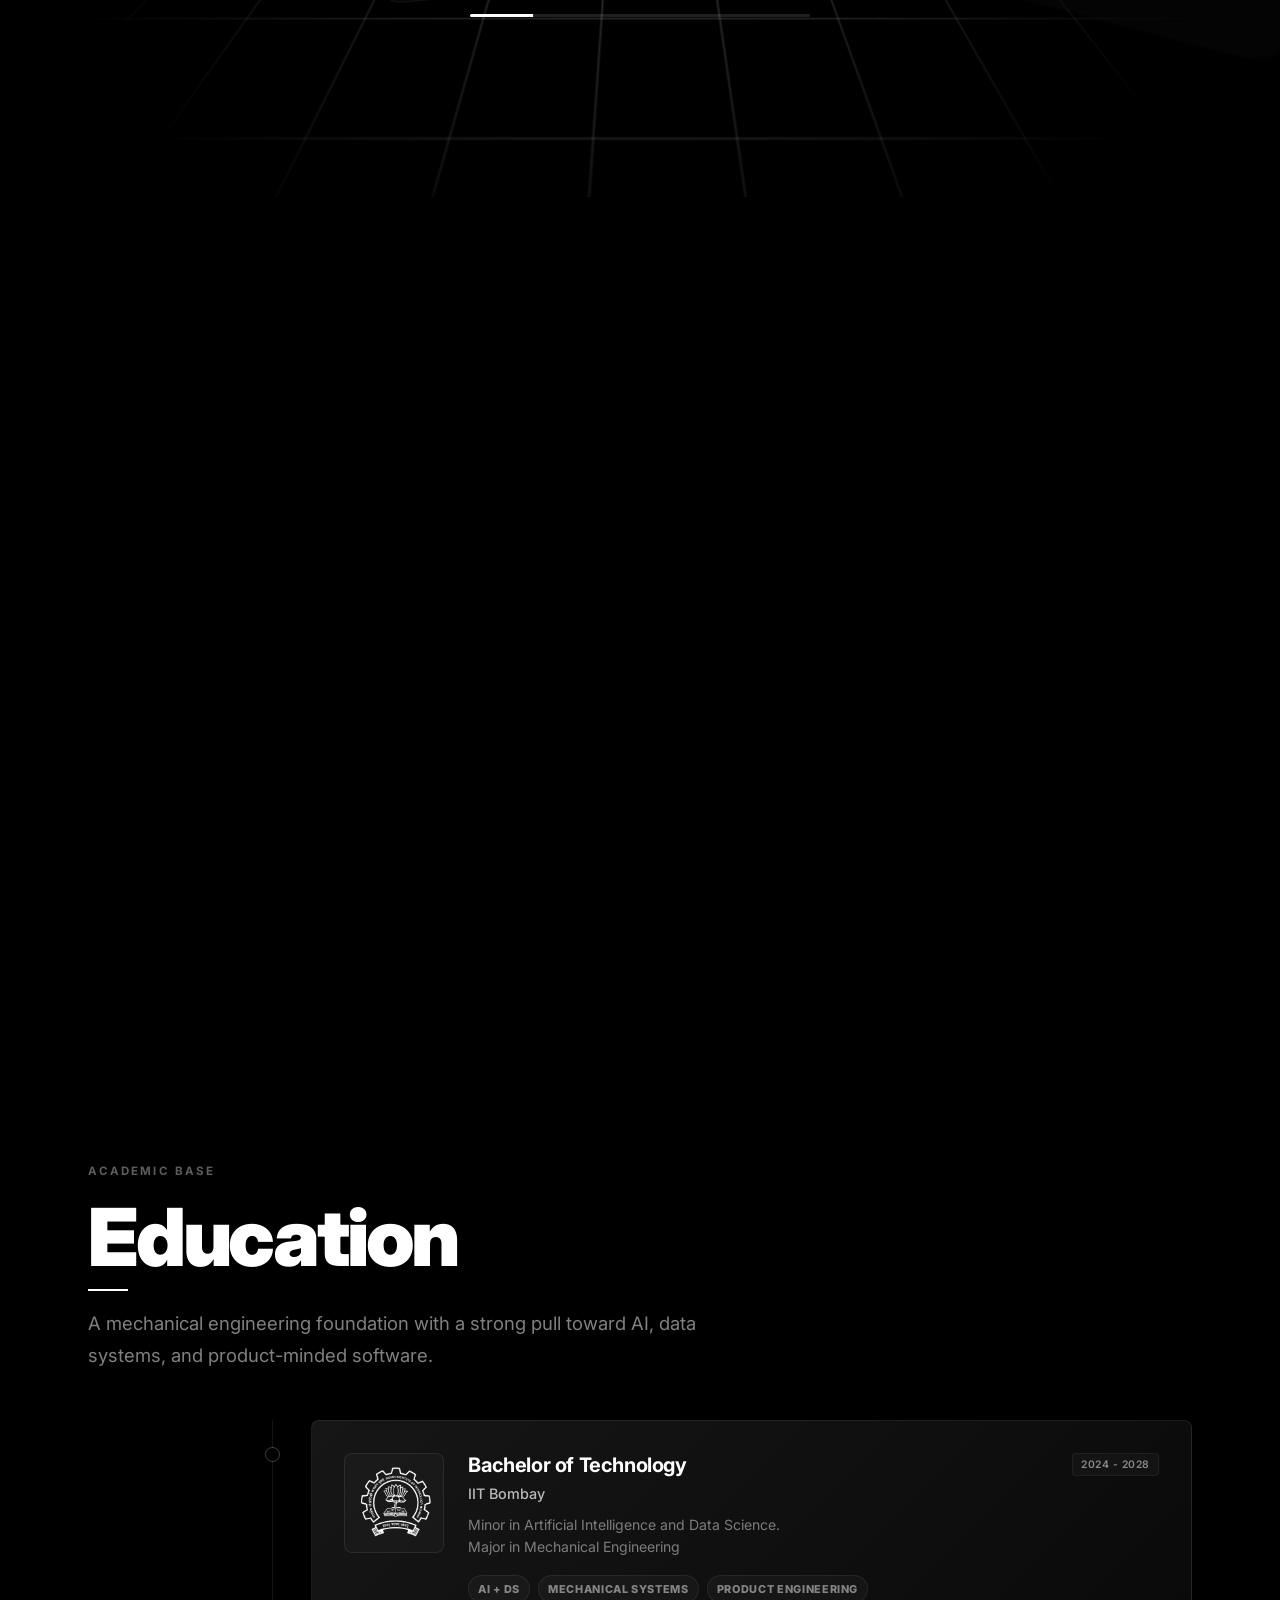
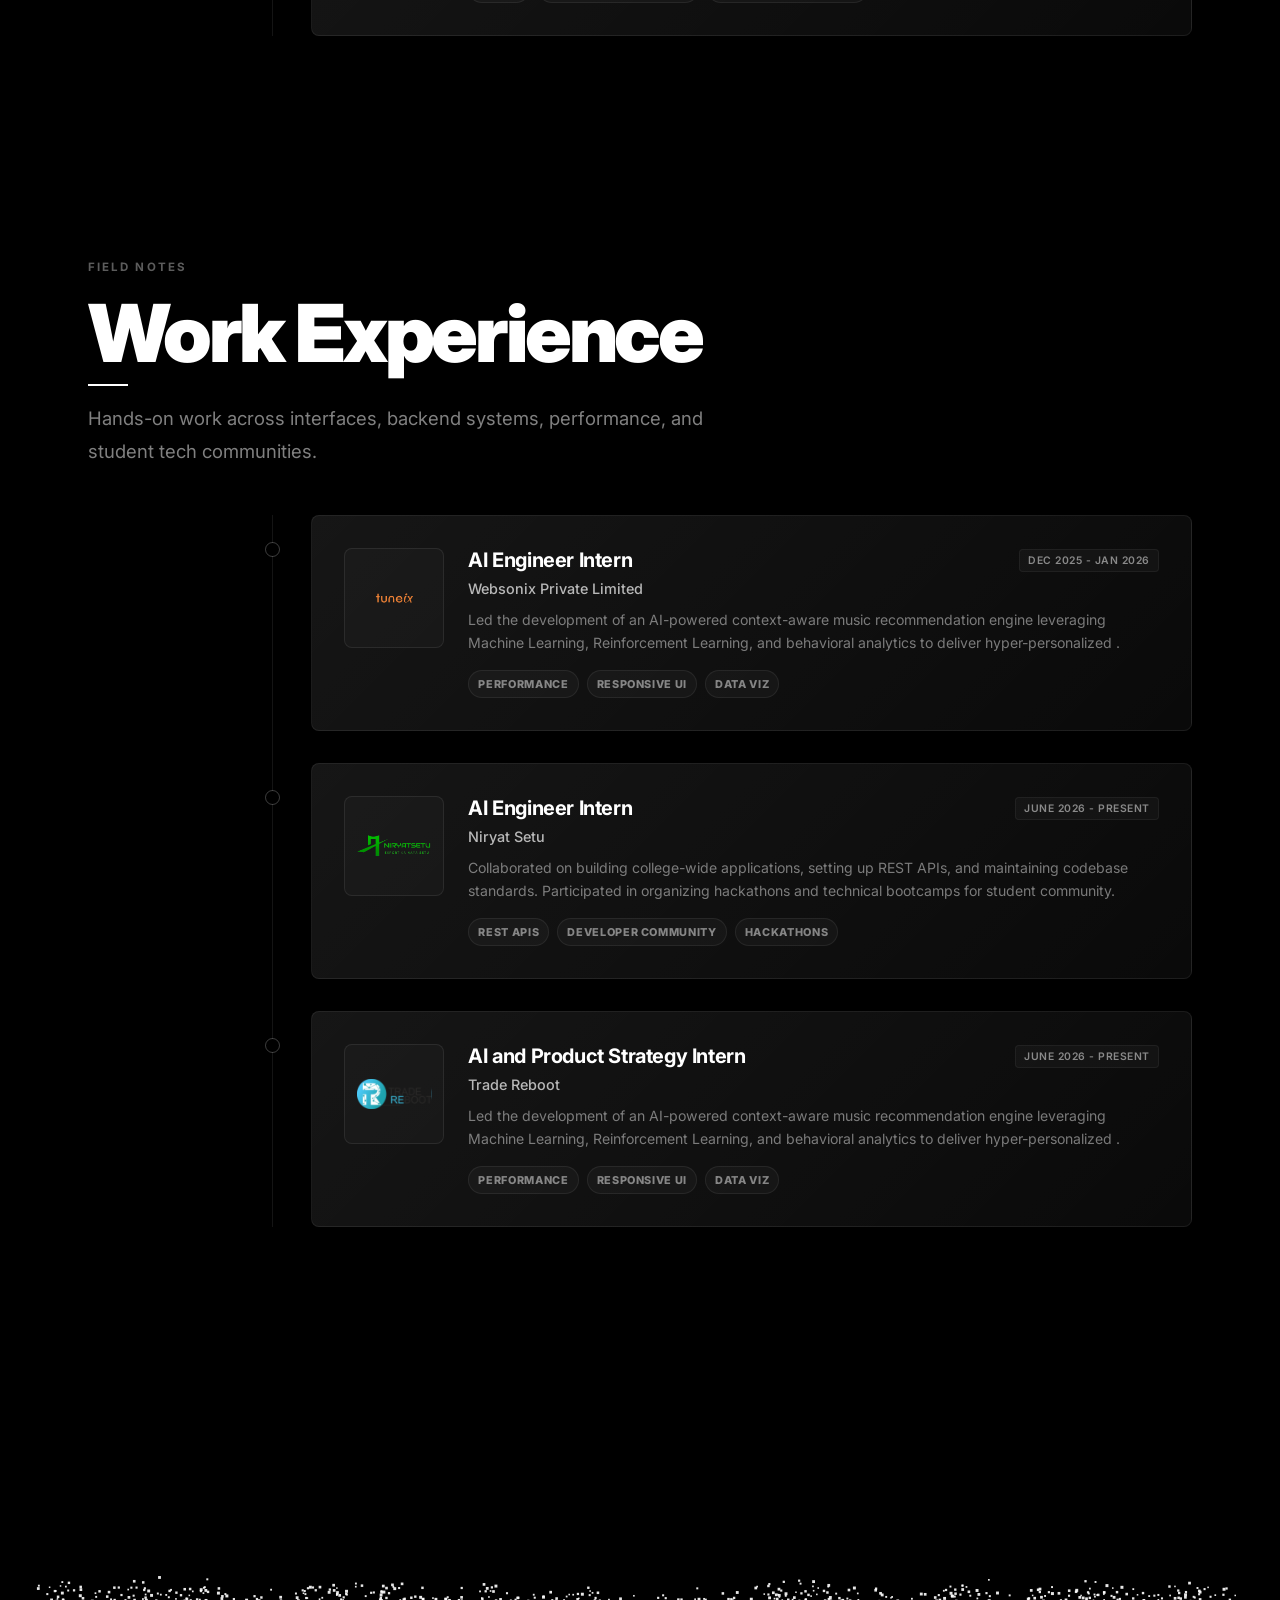
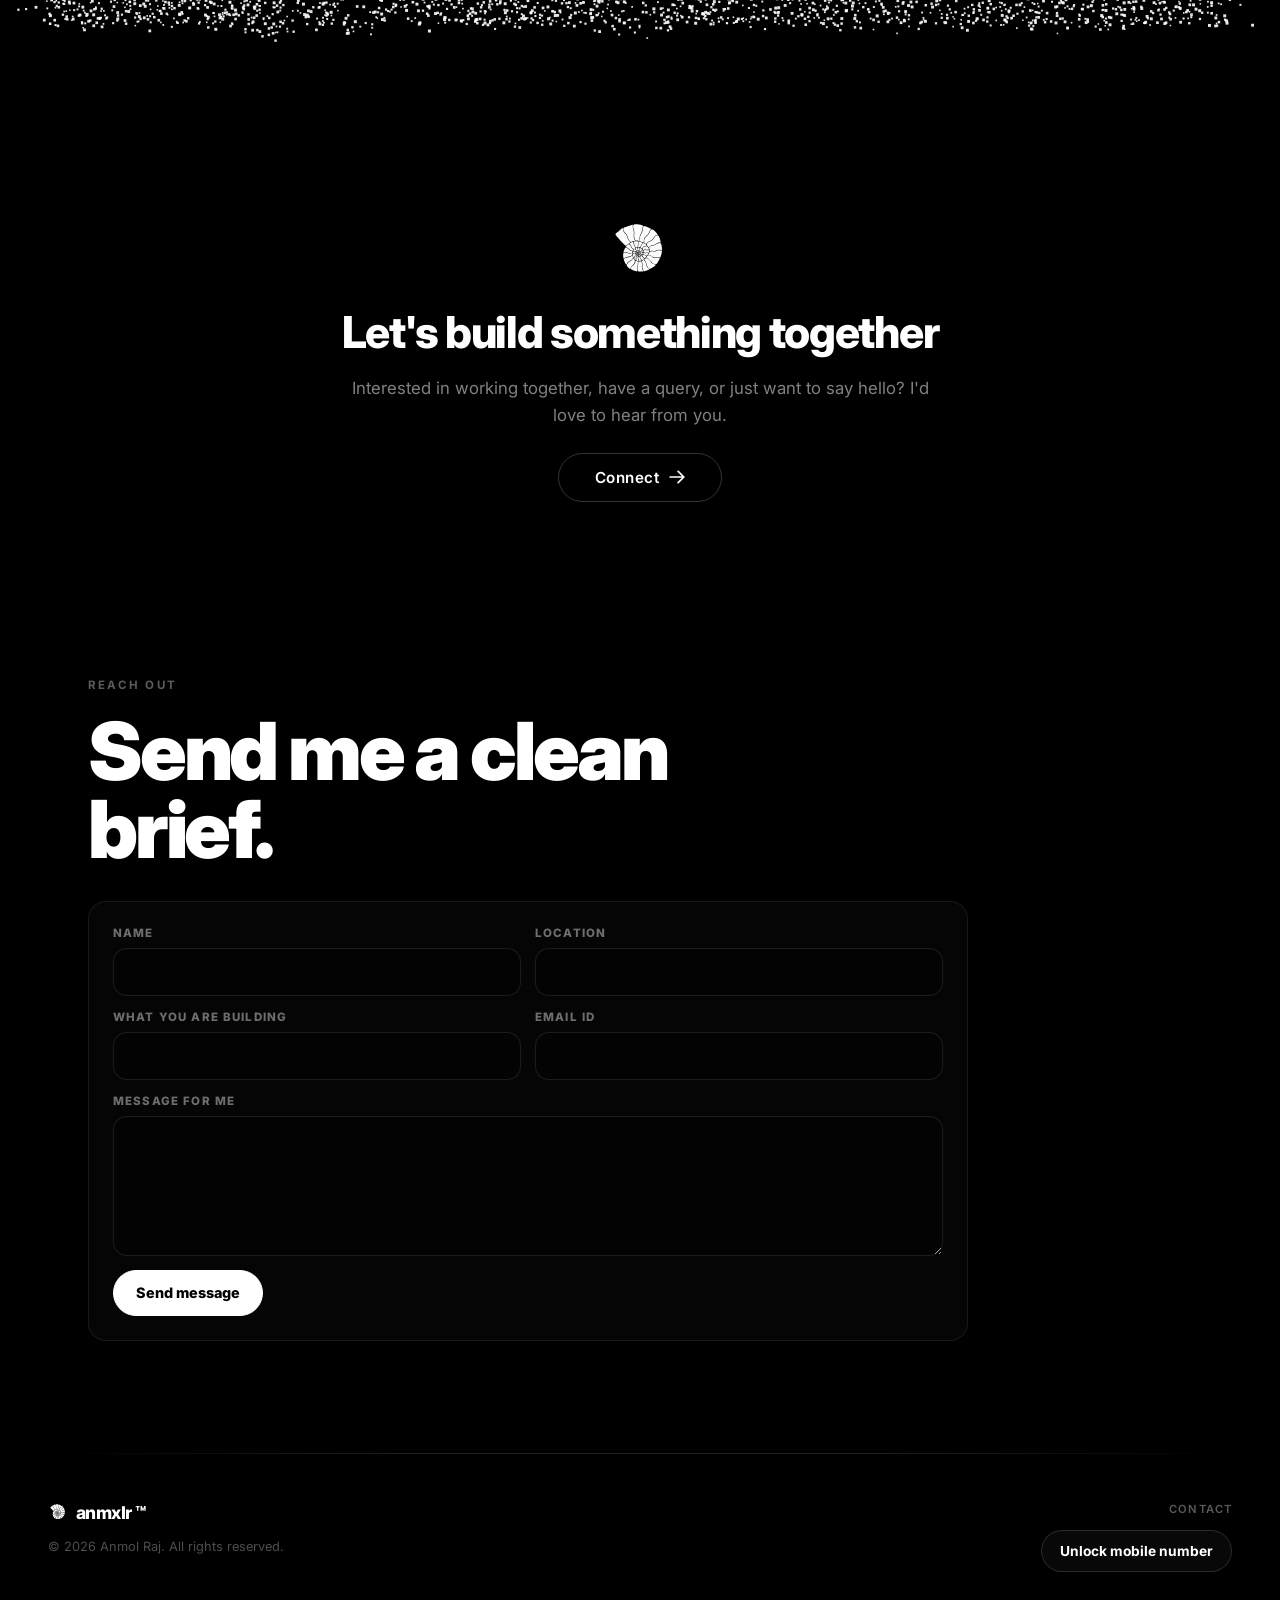
==== commit 53e8e681: "added the nether" ====
--- a/index.html
+++ b/index.html
@@ -51,7 +51,7 @@
                 <a href="#projects-scroll-track" class="nav-tab">Projects</a>
                 <a href="#education-section" class="nav-tab">Education</a>
                 <a href="#experience-section" class="nav-tab">Experience</a>
-                <a href="about.html" class="nav-tab">Know Me</a>
+                <a href="src/components/about.html" class="nav-tab">Know Me</a>
             </div>
             <a href="#" class="contact-btn" id="contact-btn">
                 <span>Contact</span>
@@ -77,7 +77,7 @@
                     <a href="#projects-scroll-track" class="mobile-nav-link" data-index="3">Projects</a>
                     <a href="#education-section" class="mobile-nav-link" data-index="4">Education</a>
                     <a href="#experience-section" class="mobile-nav-link" data-index="5">Experience</a>
-                    <a href="about.html" class="mobile-nav-link" data-index="6">Know Me</a>
+                    <a href="src/components/about.html" class="mobile-nav-link" data-index="6">Know Me</a>
                     <a href="#" class="mobile-nav-link mobile-contact-link" id="mobile-contact-trigger" data-index="7">
                         <span>Contact</span>
                         <svg class="arrow-icon" viewBox="0 0 14 14" fill="none" xmlns="http://www.w3.org/2000/svg">
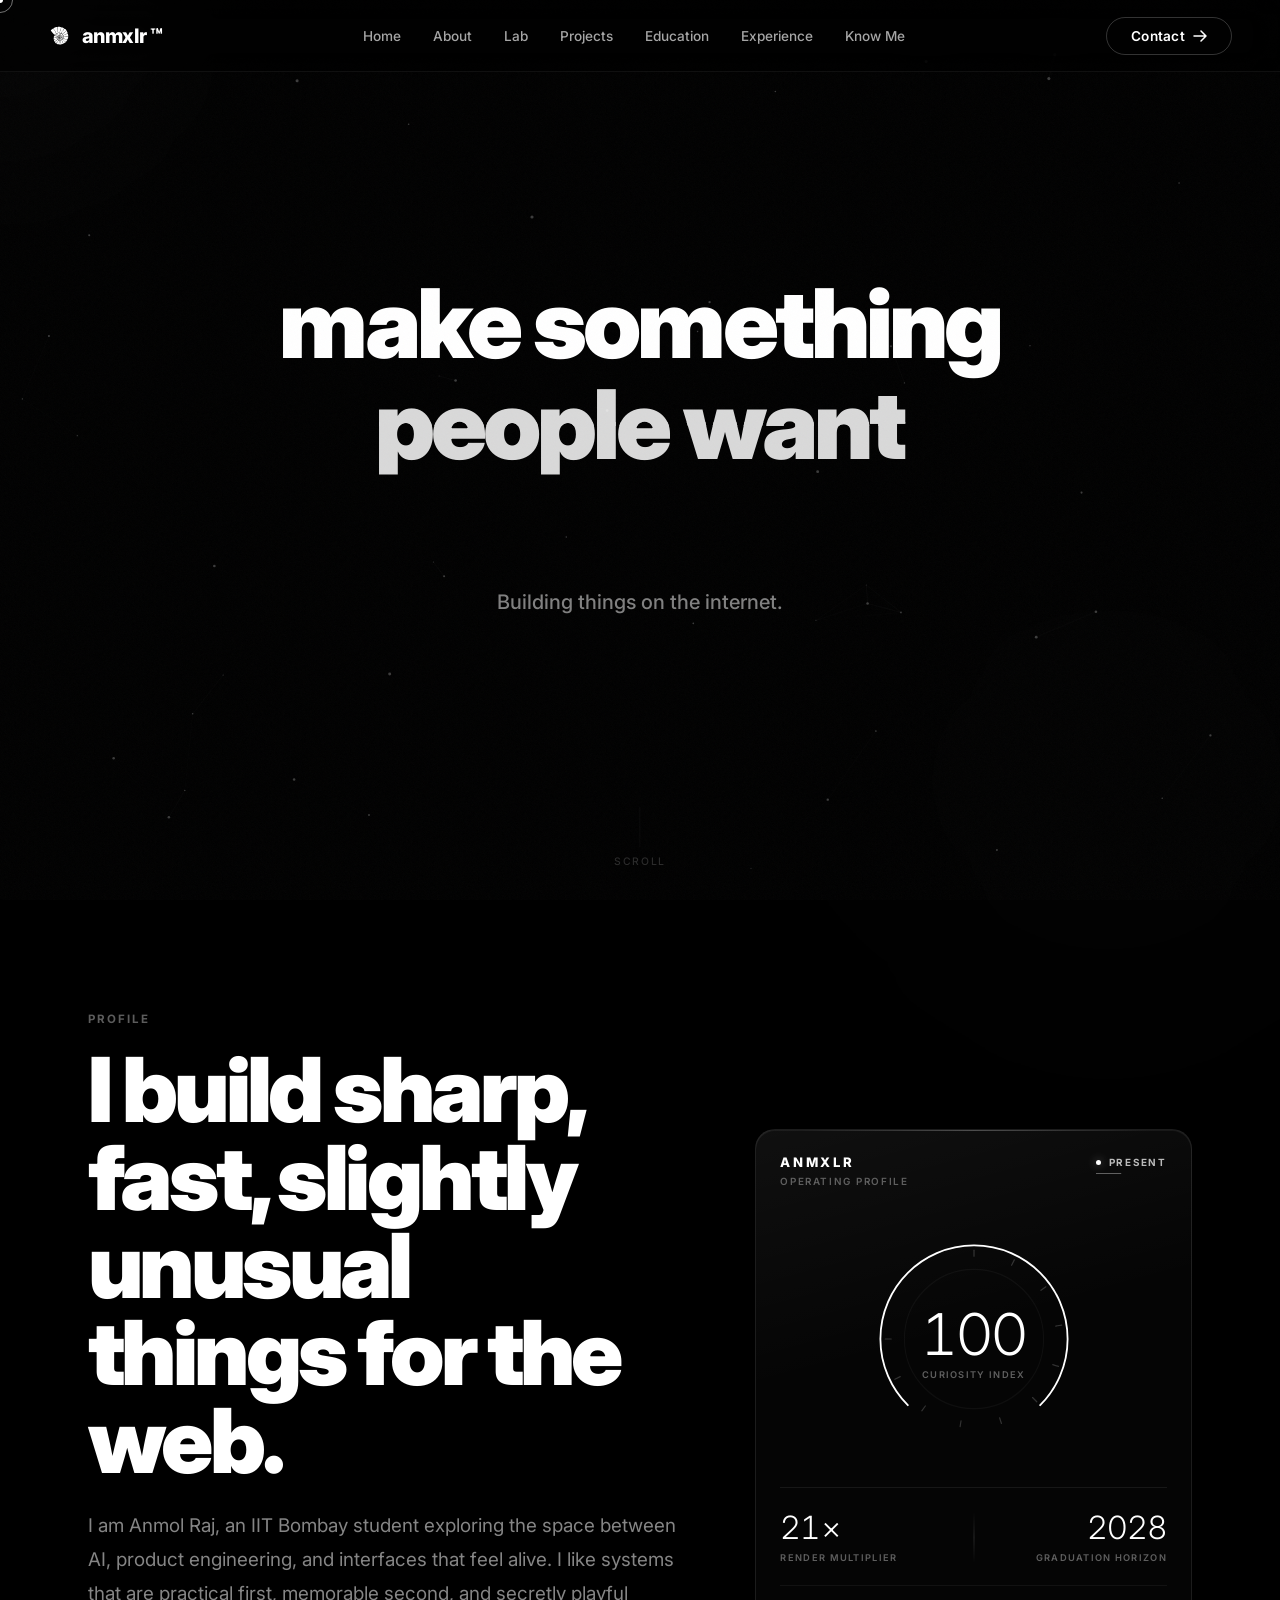
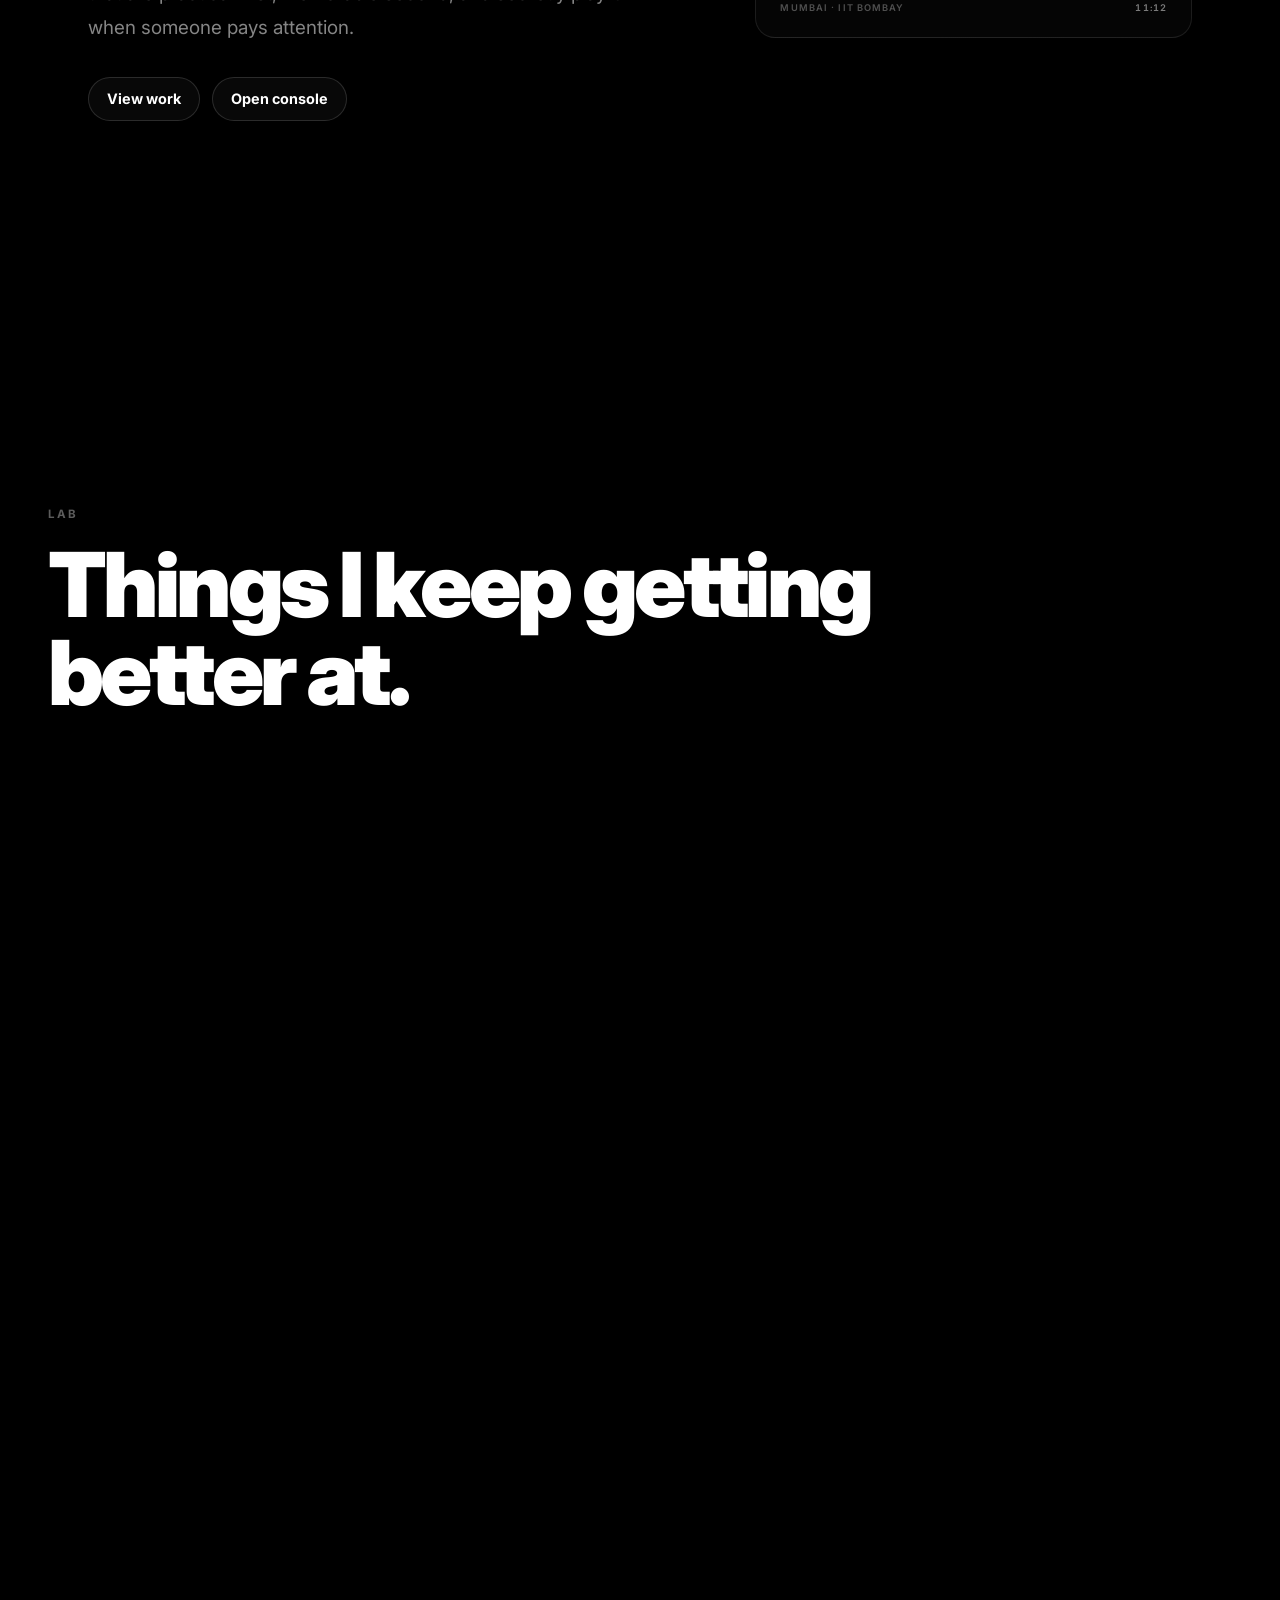
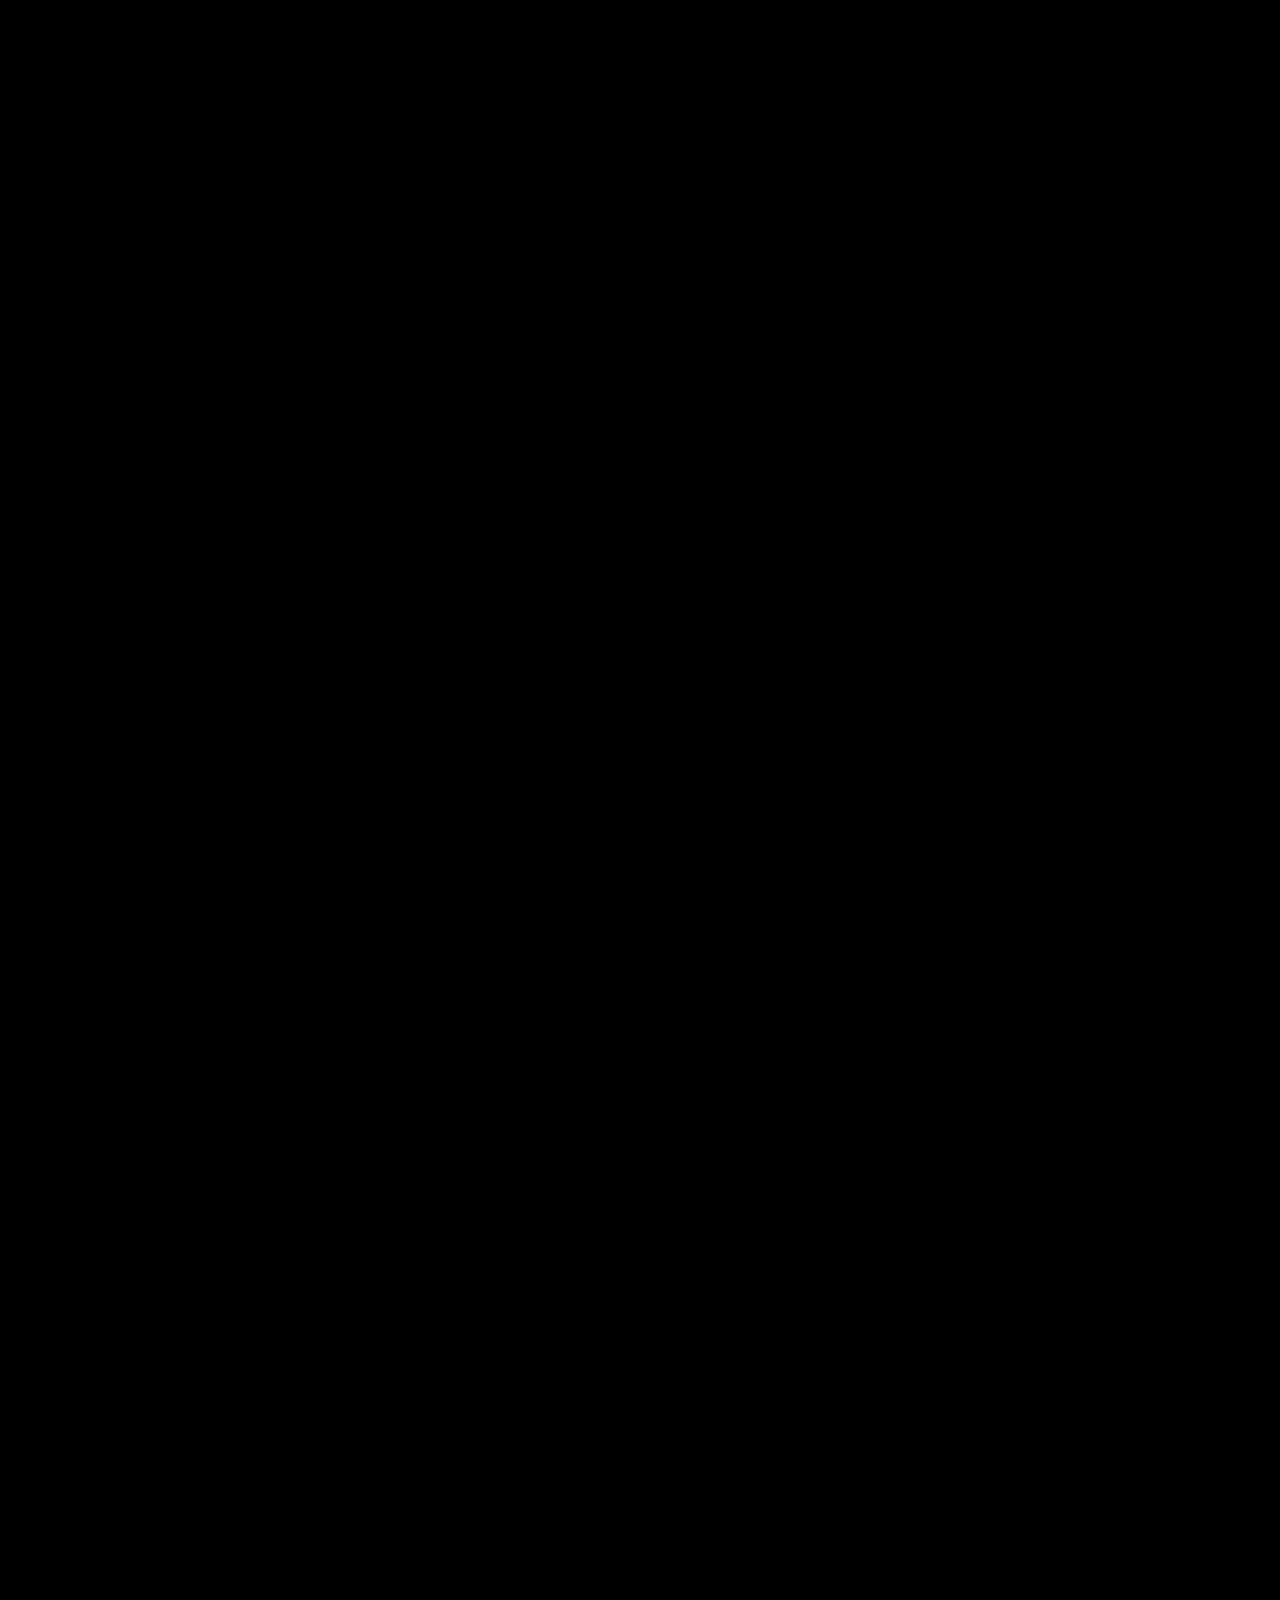
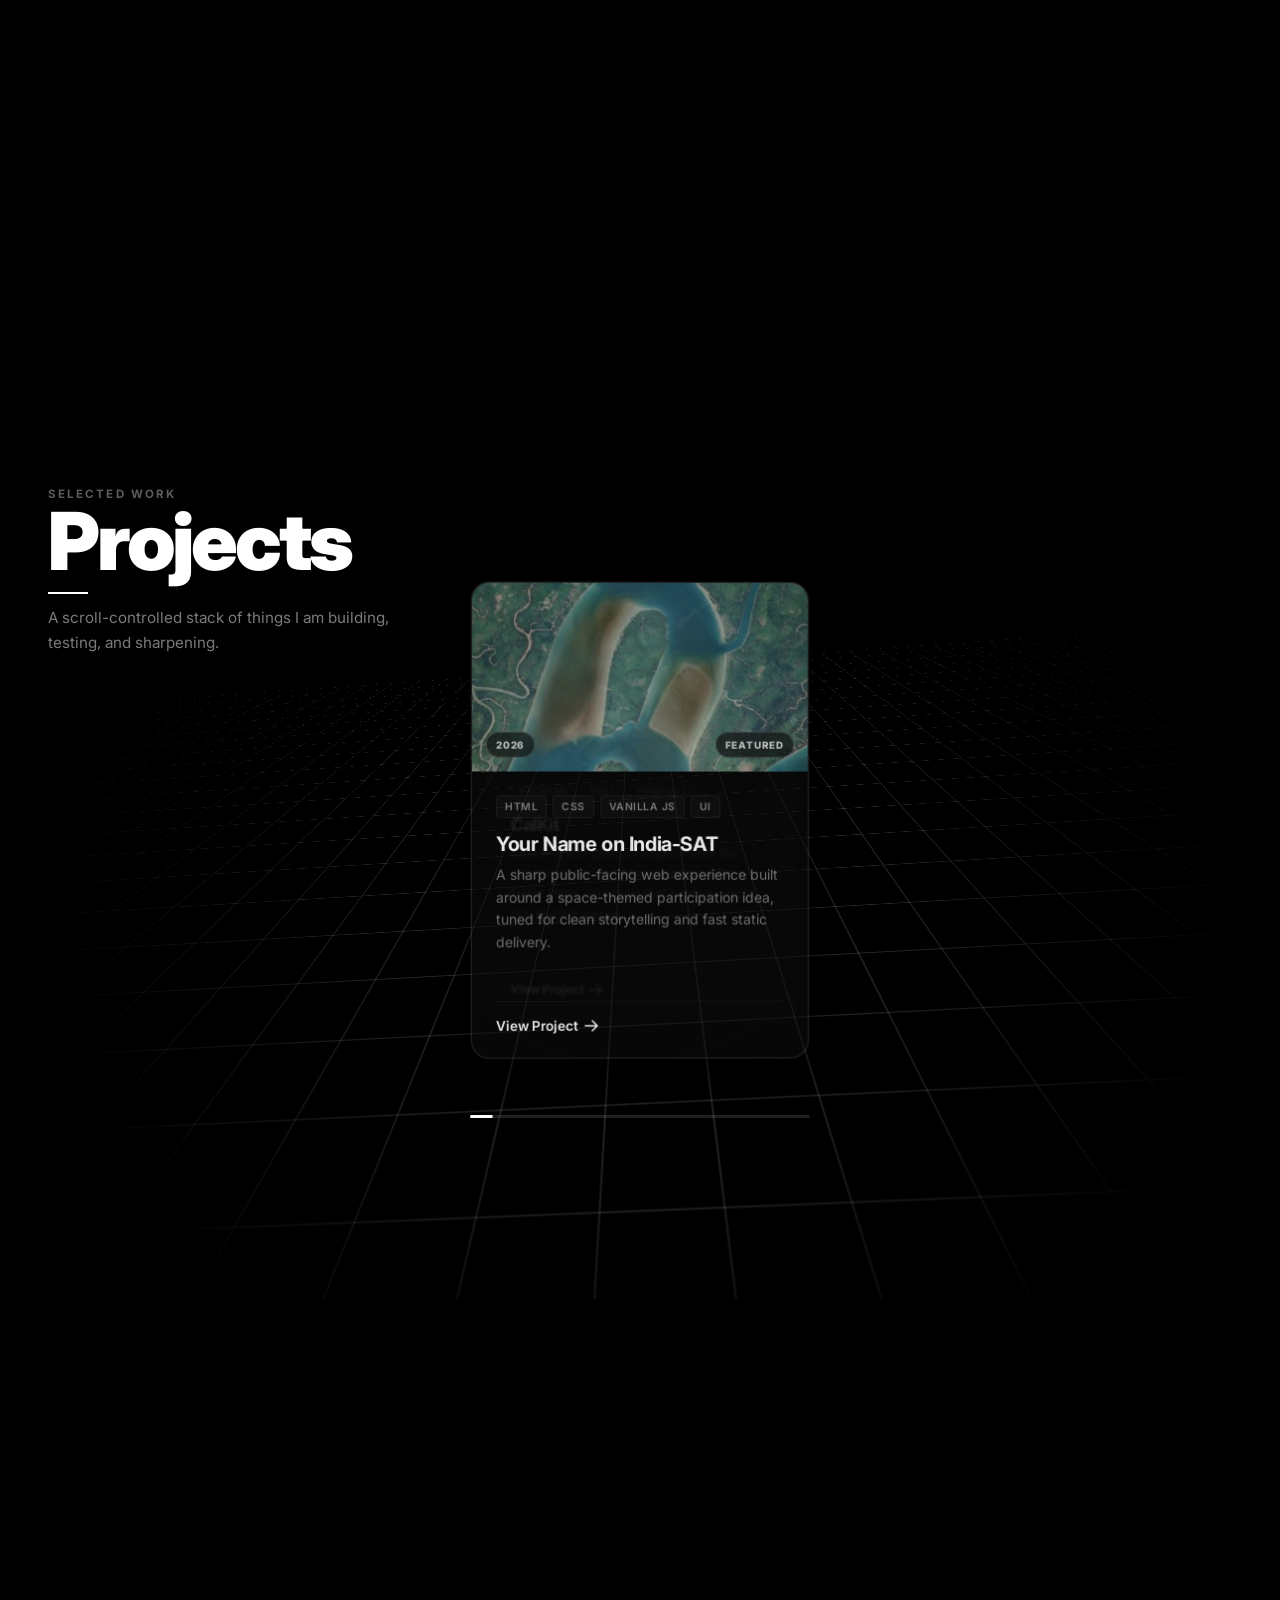
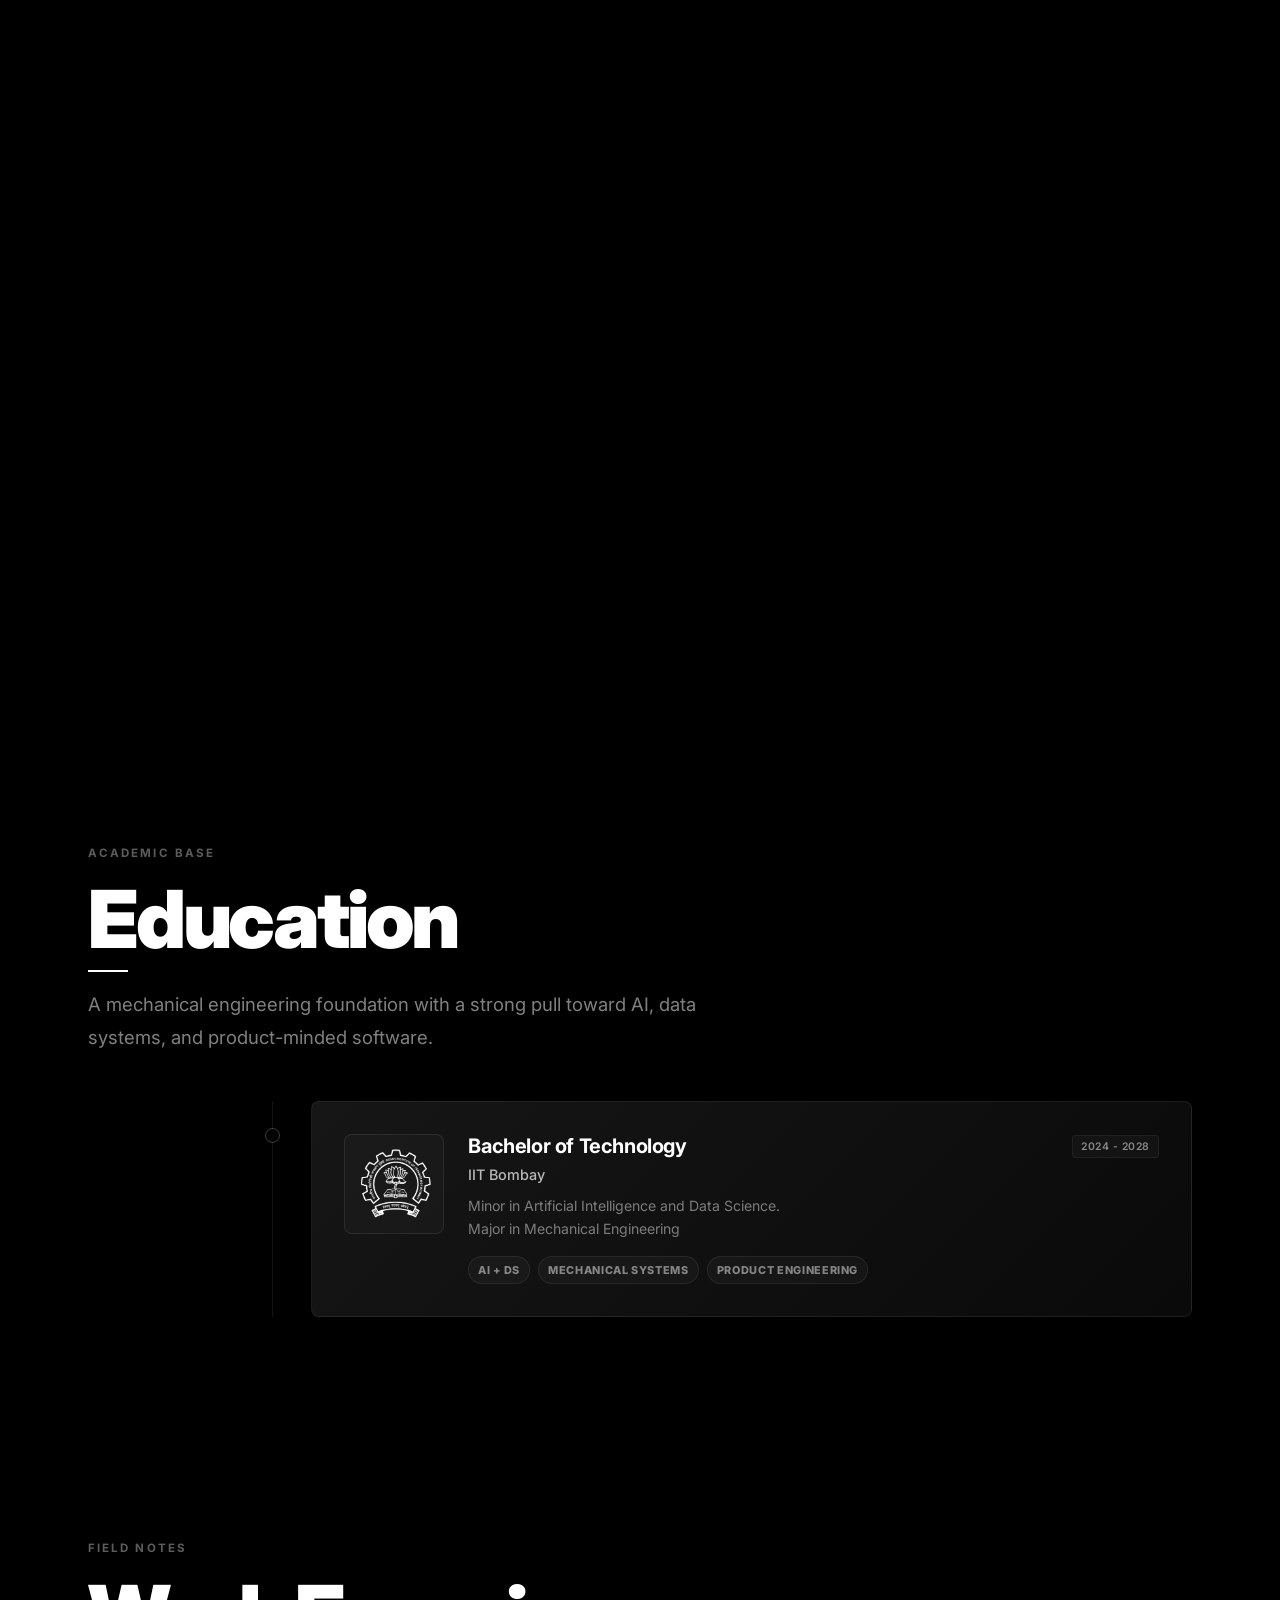
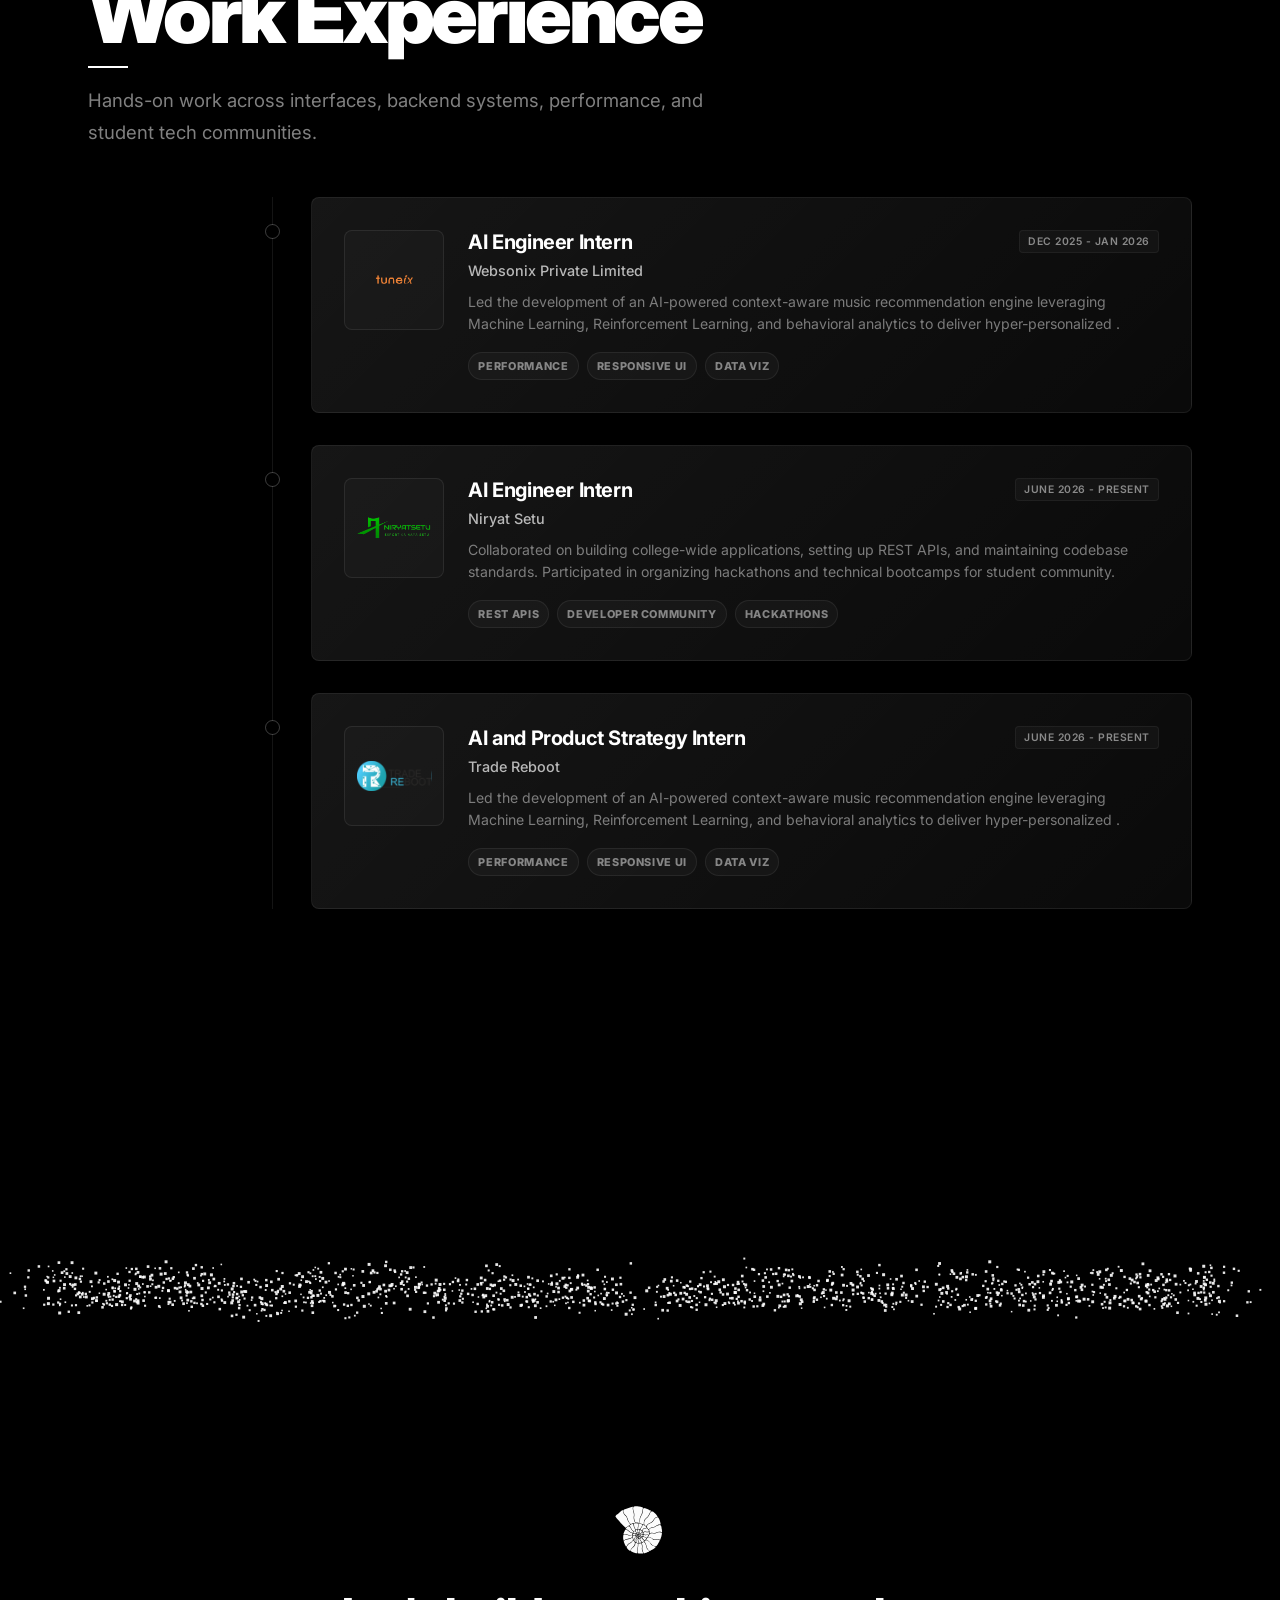
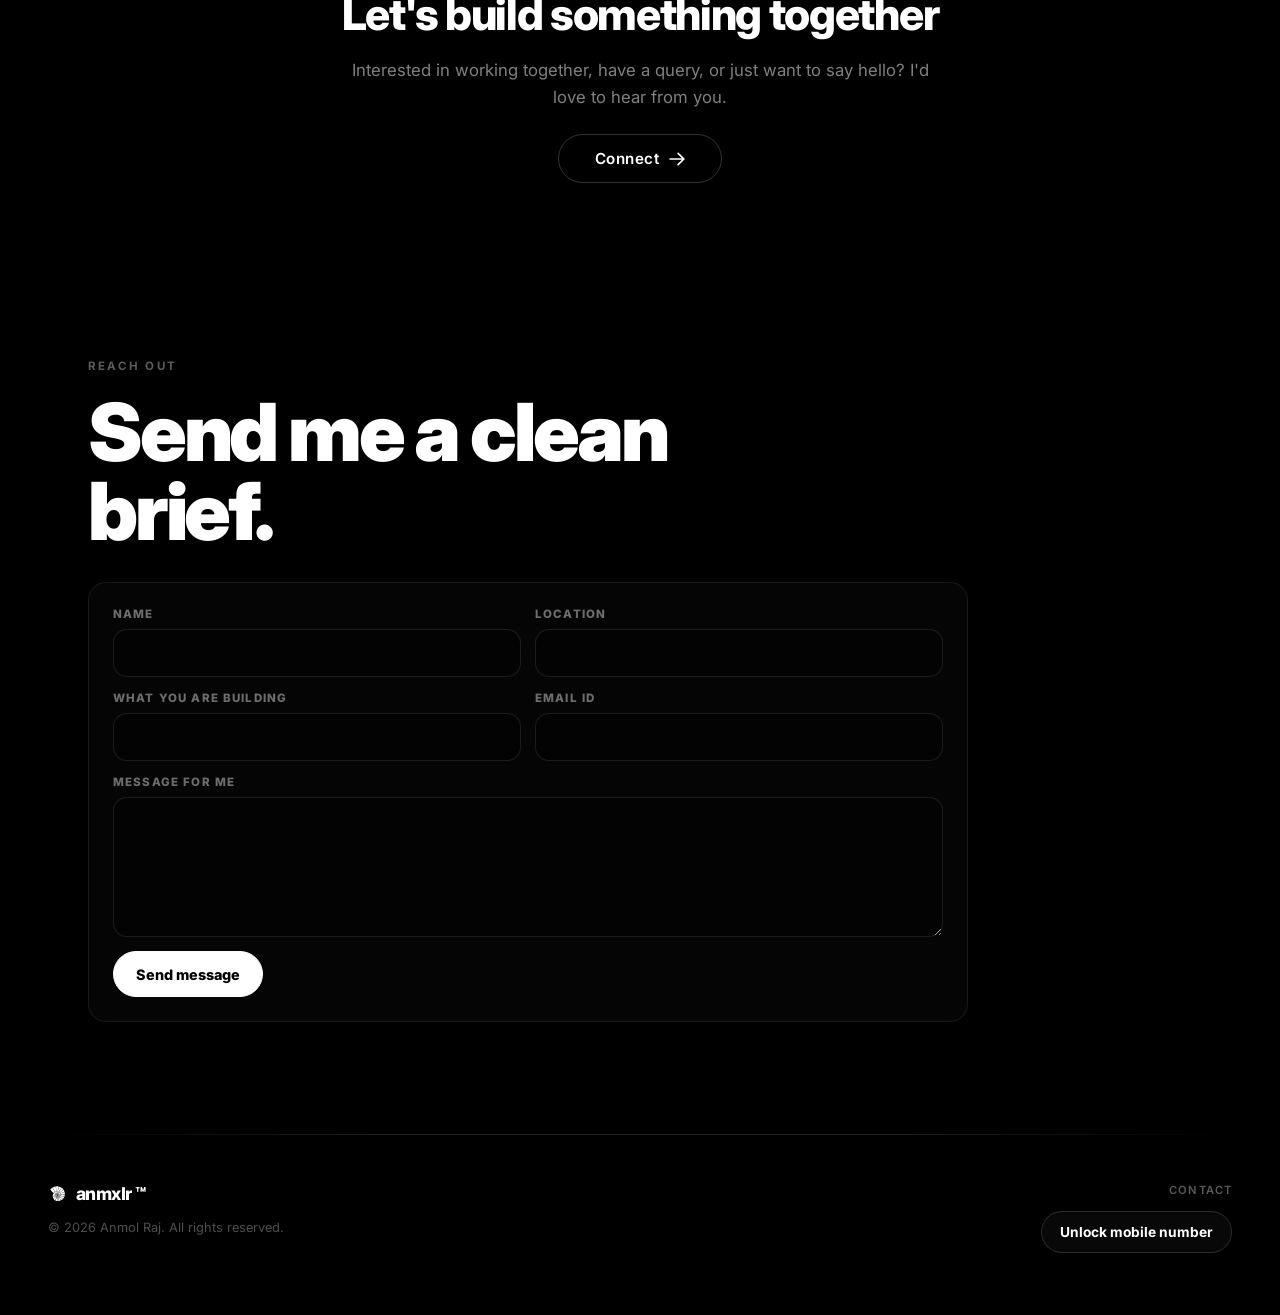
==== commit 38f1567c: "UI fixes" ====
--- a/index.html
+++ b/index.html
@@ -115,49 +115,85 @@
                     </div>
                 </div>
                 <div class="signal-panel" id="signal-panel">
-                    <div class="signal-panel-header">
-                        <span>anmxlr.sys</span>
-                        <span class="signal-live">live</span>
-                    </div>
-                    <div class="signal-readout">
-                        <div>
-                            <span class="readout-value" data-count-to="21">0</span>
-                            <span class="readout-label">render boost</span>
-                        </div>
-                        <div>
-                            <span class="readout-value" data-count-to="2028">0</span>
-                            <span class="readout-label">iitb batch</span>
-                        </div>
-                        <div>
-                            <span class="readout-value" data-count-to="100">0</span>
-                            <span class="readout-label">curiosity</span>
-                        </div>
-                    </div>
-                    <div class="signal-lines" aria-hidden="true">
-                        <span></span><span></span><span></span><span></span><span></span>
+                    <div class="signal-ambient" id="signal-ambient" aria-hidden="true"></div>
+
+                    <div class="signal-panel-inner">
+                        <header class="signal-panel-header">
+                            <div class="signal-panel-title">
+                                <span class="signal-brand">anmxlr</span>
+                                <span class="signal-sub">operating profile</span>
+                            </div>
+                            <span class="signal-status"><i class="signal-status-dot"></i>present</span>
+                        </header>
+
+                        <div class="signal-dial">
+                            <svg class="signal-dial-svg" viewBox="0 0 200 200" aria-hidden="true">
+                                <circle class="signal-dial-inner" cx="100" cy="100" r="58" fill="none"></circle>
+                                <g transform="rotate(135 100 100)">
+                                    <circle class="signal-dial-track" cx="100" cy="100" r="78" fill="none"></circle>
+                                    <circle class="signal-dial-fill" id="signal-dial-fill" cx="100" cy="100" r="78"
+                                        fill="none"></circle>
+                                </g>
+                                <g class="signal-dial-ticks" aria-hidden="true">
+                                    <line x1="100" y1="26" x2="100" y2="31"></line>
+                                    <line x1="100" y1="26" x2="100" y2="31" transform="rotate(27 100 100)"></line>
+                                    <line x1="100" y1="26" x2="100" y2="31" transform="rotate(54 100 100)"></line>
+                                    <line x1="100" y1="26" x2="100" y2="31" transform="rotate(81 100 100)"></line>
+                                    <line x1="100" y1="26" x2="100" y2="31" transform="rotate(108 100 100)"></line>
+                                    <line x1="100" y1="26" x2="100" y2="31" transform="rotate(135 100 100)"></line>
+                                    <line x1="100" y1="26" x2="100" y2="31" transform="rotate(162 100 100)"></line>
+                                    <line x1="100" y1="26" x2="100" y2="31" transform="rotate(189 100 100)"></line>
+                                    <line x1="100" y1="26" x2="100" y2="31" transform="rotate(216 100 100)"></line>
+                                    <line x1="100" y1="26" x2="100" y2="31" transform="rotate(243 100 100)"></line>
+                                    <line x1="100" y1="26" x2="100" y2="31" transform="rotate(270 100 100)"></line>
+                                </g>
+                            </svg>
+                            <div class="signal-dial-core">
+                                <span class="readout-value signal-dial-value" data-count-to="100">0</span>
+                                <span class="readout-label">curiosity index</span>
+                            </div>
+                        </div>
+
+                        <div class="signal-metrics">
+                            <div class="signal-metric">
+                                <span class="readout-value" data-count-to="21" data-suffix="×">0</span>
+                                <span class="readout-label">render multiplier</span>
+                            </div>
+                            <div class="signal-metric">
+                                <span class="readout-value" data-count-to="2028">0</span>
+                                <span class="readout-label">graduation horizon</span>
+                            </div>
+                        </div>
+
+                        <footer class="signal-foot">
+                            <span>Mumbai · IIT Bombay</span>
+                            <span class="signal-foot-time" id="signal-time">—</span>
+                        </footer>
                     </div>
                 </div>
             </div>
         </section>
 
-        <!-- Lab Section -->
-        <section class="lab-section" id="lab-section">
-            <div class="section-kicker">Lab</div>
-            <h2 class="lab-title">Things I keep getting better at.</h2>
-            <div class="lab-orbit" id="lab-orbit">
-                <button class="lab-chip active" type="button" data-lab="ai">AI systems</button>
-                <button class="lab-chip" type="button" data-lab="web">Web craft</button>
-                <button class="lab-chip" type="button" data-lab="backend">Backend</button>
-                <button class="lab-chip" type="button" data-lab="product">Product sense</button>
-            </div>
-            <div class="lab-console" id="lab-console" aria-live="polite">
-                <div class="lab-console-top">
-                    <span></span><span></span><span></span>
-                </div>
-                <p class="lab-console-text" id="lab-console-text">Training models to become useful products, not just
-                    impressive demos.</p>
-            </div>
-        </section>
+        <!-- Lab Section (scroll-driven text) -->
+        <div class="lab-scroll-track" id="lab-scroll-track">
+            <section class="lab-section" id="lab-section">
+                <div class="lab-section-inner">
+                    <div class="section-kicker">Lab</div>
+                    <h2 class="lab-title">Things I keep getting better at.</h2>
+                    <div class="lab-scroll-text" aria-label="Skills">
+                        <div class="lab-scroll-text-viewport">
+                            <div class="lab-scroll-text-track" id="lab-scroll-text-track">
+                                <span class="lab-scroll-text-item is-active">product design</span>
+                                <span class="lab-scroll-text-item">creative thinking</span>
+                                <span class="lab-scroll-text-item">UI/UX webdev</span>
+                                <span class="lab-scroll-text-item">coding</span>
+                                <span class="lab-scroll-text-item">AI and automation</span>
+                            </div>
+                        </div>
+                    </div>
+                </div>
+            </section>
+        </div>
 
         <!-- Projects Scroll Track (pins section while scrolling) -->
         <div class="projects-scroll-track" id="projects-scroll-track">
--- a/src/style.css
+++ b/src/style.css
@@ -1468,13 +1468,12 @@
   opacity: 0;
   transform: translateY(30px);
   transition: opacity 0.8s cubic-bezier(0.22, 1, 0.36, 1) 0.2s, transform 0.8s cubic-bezier(0.22, 1, 0.36, 1) 0.2s;
-  perspective: 150px;
-  /* Perfect depth ratio for panorama rotateY folding */
+  perspective: 1100px;
 }
 
 .projects-section.visible .projects-stack-scene {
   opacity: 1;
-  transform: translateY(10);
+  transform: translateY(0);
 }
 
 .projects-stack {
@@ -1490,11 +1489,16 @@
   inset: 0;
   width: 100%;
   height: 100%;
-  will-change: transform, opacity, filter;
+  will-change: transform, opacity;
   transition: none;
-  /* Smooth animations managed dynamically in JS physics loop */
   pointer-events: none;
   transform-style: preserve-3d;
+  backface-visibility: hidden;
+}
+
+.stack-slot.active .project-card {
+  border-color: rgba(255, 255, 255, 0.12);
+  box-shadow: 0 24px 60px rgba(0, 0, 0, 0.75), 0 0 0 1px rgba(255, 255, 255, 0.04);
 }
 
 .stack-slot.active {
@@ -1870,133 +1874,303 @@
 .signal-panel {
   position: relative;
   min-height: 420px;
-  padding: 1.25rem;
-  border: 1px solid rgba(255, 255, 255, 0.08);
-  border-radius: 18px;
+  padding: 1.5rem;
+  border: 1px solid rgba(255, 255, 255, 0.09);
+  border-radius: 20px;
   background:
-    linear-gradient(180deg, rgba(255, 255, 255, 0.06), rgba(255, 255, 255, 0.015)),
-    rgba(5, 5, 5, 0.78);
+    linear-gradient(165deg, rgba(255, 255, 255, 0.045) 0%, transparent 42%),
+    rgba(6, 6, 6, 0.88);
   overflow: hidden;
   transform-style: preserve-3d;
-  transition: transform 0.25s ease, border-color 0.35s ease, box-shadow 0.35s ease;
-}
-
-.signal-panel:hover {
-  border-color: rgba(255, 255, 255, 0.18);
-  box-shadow: 0 30px 80px rgba(0, 0, 0, 0.65), 0 0 40px rgba(255, 255, 255, 0.035);
+  transition: transform 0.45s cubic-bezier(0.22, 1, 0.36, 1), border-color 0.45s ease, box-shadow 0.45s ease;
+  box-shadow: inset 0 1px 0 rgba(255, 255, 255, 0.06);
 }
 
 .signal-panel::before {
   content: '';
   position: absolute;
+  top: 0;
+  left: 10%;
+  right: 10%;
+  height: 1px;
+  background: linear-gradient(90deg, transparent, rgba(255, 255, 255, 0.22), transparent);
+  pointer-events: none;
+}
+
+.signal-panel:hover {
+  border-color: rgba(255, 255, 255, 0.16);
+  box-shadow:
+    inset 0 1px 0 rgba(255, 255, 255, 0.08),
+    0 28px 70px rgba(0, 0, 0, 0.55);
+}
+
+.signal-ambient {
+  position: absolute;
   inset: 0;
-  background-image:
-    linear-gradient(rgba(255, 255, 255, 0.08) 1px, transparent 1px),
-    linear-gradient(90deg, rgba(255, 255, 255, 0.08) 1px, transparent 1px);
-  background-size: 34px 34px;
-  mask-image: radial-gradient(circle at 50% 30%, #000 0%, transparent 72%);
-  opacity: 0.34;
-}
-
-.signal-panel-header,
-.signal-readout,
-.signal-lines {
+  background: radial-gradient(circle 140px at 50% 40%, rgba(255, 255, 255, 0.09), transparent 68%);
+  opacity: 0;
+  transition: opacity 0.5s ease;
+  pointer-events: none;
+}
+
+.signal-panel:hover .signal-ambient {
+  opacity: 1;
+}
+
+.signal-panel-inner {
   position: relative;
   z-index: 1;
+  display: flex;
+  flex-direction: column;
+  height: 100%;
+  min-height: 390px;
 }
 
 .signal-panel-header {
   display: flex;
   justify-content: space-between;
-  align-items: center;
-  color: rgba(255, 255, 255, 0.45);
-  font-size: 0.72rem;
+  align-items: flex-start;
+  gap: 1rem;
+}
+
+.signal-panel-title {
+  display: flex;
+  flex-direction: column;
+  gap: 5px;
+}
+
+.signal-brand {
+  font-size: 0.82rem;
+  font-weight: 800;
+  letter-spacing: 0.2em;
+  text-transform: uppercase;
+  color: #ffffff;
+}
+
+.signal-sub {
+  font-size: 0.62rem;
+  font-weight: 600;
+  letter-spacing: 0.16em;
+  text-transform: uppercase;
+  color: rgba(255, 255, 255, 0.34);
+}
+
+.signal-status {
+  display: inline-flex;
+  align-items: center;
+  gap: 8px;
+  position: relative;
+  padding-top: 2px;
+  font-size: 0.62rem;
   font-weight: 700;
+  letter-spacing: 0.18em;
+  text-transform: uppercase;
+  color: rgba(255, 255, 255, 0.72);
+}
+
+.signal-status-dot {
+  display: block;
+  width: 5px;
+  height: 5px;
+  border-radius: 50%;
+  background: #ffffff;
+  box-shadow: 0 0 10px rgba(255, 255, 255, 0.45);
+  animation: signalStatusBreath 3.2s ease-in-out infinite;
+}
+
+@keyframes signalStatusBreath {
+
+  0%,
+  100% {
+    opacity: 0.45;
+    transform: scale(0.9);
+  }
+
+  50% {
+    opacity: 1;
+    transform: scale(1);
+  }
+}
+
+.signal-status::after {
+  content: '';
+  position: absolute;
+  left: 0;
+  bottom: -6px;
+  width: 100%;
+  height: 1px;
+  background: rgba(255, 255, 255, 0.35);
+  transform: scaleX(0.35);
+  transform-origin: left center;
+  transition: transform 0.5s cubic-bezier(0.22, 1, 0.36, 1);
+}
+
+.signal-panel:hover .signal-status::after {
+  transform: scaleX(1);
+}
+
+.signal-dial {
+  position: relative;
+  width: min(100%, 240px);
+  margin: 2rem auto 1.75rem;
+  aspect-ratio: 1;
+  display: grid;
+  place-items: center;
+}
+
+.signal-dial-svg {
+  width: 100%;
+  height: 100%;
+}
+
+.signal-dial-inner {
+  stroke: rgba(255, 255, 255, 0.04);
+  stroke-width: 1;
+}
+
+.signal-dial-track {
+  stroke: rgba(255, 255, 255, 0.09);
+  stroke-width: 1;
+  stroke-dasharray: 367 490;
+  stroke-linecap: round;
+}
+
+.signal-dial-fill {
+  stroke: #ffffff;
+  stroke-width: 1.5;
+  stroke-dasharray: 367 490;
+  stroke-dashoffset: 367;
+  stroke-linecap: round;
+  transition: stroke-dashoffset 1.4s cubic-bezier(0.22, 1, 0.36, 1);
+}
+
+.signal-dial-ticks line {
+  stroke: rgba(255, 255, 255, 0.18);
+  stroke-width: 1;
+  stroke-linecap: round;
+}
+
+.signal-dial-core {
+  position: absolute;
+  inset: 0;
+  display: flex;
+  flex-direction: column;
+  align-items: center;
+  justify-content: center;
+  gap: 6px;
+  text-align: center;
+  padding-top: 8px;
+}
+
+.signal-dial-value {
+  font-size: clamp(2.6rem, 9vw, 3.6rem);
+  font-weight: 300;
+  letter-spacing: -0.03em;
+}
+
+.signal-metrics {
+  display: grid;
+  grid-template-columns: 1fr 1fr;
+  gap: 1.5rem;
+  align-items: stretch;
+  position: relative;
+  margin-top: auto;
+  padding-top: 1.5rem;
+  border-top: 1px solid rgba(255, 255, 255, 0.07);
+}
+
+.signal-metrics::before {
+  content: '';
+  position: absolute;
+  left: 50%;
+  top: 1.5rem;
+  bottom: 0;
+  width: 1px;
+  transform: translateX(-50%);
+  background: linear-gradient(180deg, transparent, rgba(255, 255, 255, 0.14), transparent);
+}
+
+.signal-metric {
+  display: flex;
+  flex-direction: column;
+  gap: 8px;
+  padding: 0 1rem;
+}
+
+.signal-metric:first-child {
+  padding-left: 0;
+}
+
+.signal-metric:last-child {
+  padding-right: 0;
+  text-align: right;
+}
+
+.signal-metric .readout-value {
+  font-size: clamp(1.5rem, 5vw, 2rem);
+  font-weight: 300;
+  letter-spacing: -0.03em;
+}
+
+.readout-value {
+  font-weight: 300;
+  line-height: 1;
+  letter-spacing: -0.03em;
+  color: #ffffff;
+  font-variant-numeric: tabular-nums;
+}
+
+.readout-label {
+  font-size: 0.58rem;
+  font-weight: 600;
+  letter-spacing: 0.14em;
+  text-transform: uppercase;
+  color: rgba(255, 255, 255, 0.36);
+}
+
+.signal-foot {
+  display: flex;
+  justify-content: space-between;
+  align-items: center;
+  gap: 1rem;
+  margin-top: 1.35rem;
+  padding-top: 1rem;
+  border-top: 1px solid rgba(255, 255, 255, 0.05);
+  font-size: 0.58rem;
+  font-weight: 600;
   letter-spacing: 0.12em;
   text-transform: uppercase;
-}
-
-.signal-live {
-  color: #ffffff;
-}
-
-.signal-readout {
-  display: grid;
-  gap: 1rem;
-  margin-top: 4rem;
-}
-
-.signal-readout>div {
-  display: flex;
-  justify-content: space-between;
-  align-items: end;
-  padding-bottom: 1rem;
-  border-bottom: 1px solid rgba(255, 255, 255, 0.08);
-}
-
-.readout-value {
-  font-size: clamp(2.2rem, 7vw, 4.5rem);
-  font-weight: 900;
-  line-height: 0.9;
-  letter-spacing: -0.05em;
-  color: #ffffff;
-}
-
-.readout-label {
-  max-width: 120px;
-  text-align: right;
-  font-size: 0.72rem;
-  font-weight: 700;
-  letter-spacing: 0.12em;
-  text-transform: uppercase;
-  color: rgba(255, 255, 255, 0.42);
-}
-
-.signal-lines {
-  display: grid;
-  grid-template-columns: repeat(5, 1fr);
-  gap: 8px;
-  height: 80px;
-  margin-top: 3rem;
-  align-items: end;
-}
-
-.signal-lines span {
-  display: block;
-  min-height: 18px;
-  background: rgba(255, 255, 255, 0.78);
-  transform-origin: bottom;
-  animation: signalPulse 1.8s ease-in-out infinite;
-}
-
-.signal-lines span:nth-child(2) {
-  animation-delay: 0.18s;
-}
-
-.signal-lines span:nth-child(3) {
-  animation-delay: 0.34s;
-}
-
-.signal-lines span:nth-child(4) {
-  animation-delay: 0.08s;
-}
-
-.signal-lines span:nth-child(5) {
-  animation-delay: 0.26s;
-}
-
-@keyframes signalPulse {
-
-  0%,
-  100% {
-    transform: scaleY(0.35);
-    opacity: 0.28;
-  }
-
-  50% {
-    transform: scaleY(1);
-    opacity: 0.9;
-  }
+  color: rgba(255, 255, 255, 0.3);
+}
+
+.signal-foot-time {
+  font-variant-numeric: tabular-nums;
+  color: rgba(255, 255, 255, 0.48);
+}
+
+/* Lab scroll track */
+.lab-scroll-track {
+  position: relative;
+  min-height: 100vh;
+}
+
+@media (min-width: 769px) {
+  .lab-scroll-track .lab-section {
+    position: sticky;
+    top: 0;
+    height: 100vh;
+    max-width: none;
+    display: flex;
+    align-items: center;
+    padding-top: 0;
+    padding-bottom: 0;
+  }
+}
+
+.lab-section-inner {
+  width: 100%;
+  max-width: 1200px;
+  margin: 0 auto;
 }
 
 .lab-section {
@@ -2005,7 +2179,58 @@
 
 .lab-title {
   max-width: 860px;
-  margin-bottom: 2rem;
+  margin-bottom: 0;
+}
+
+.lab-scroll-text {
+  margin-top: clamp(1rem, 3vw, 2rem);
+}
+
+.lab-scroll-text-viewport {
+  overflow: hidden;
+  padding: 0.12em 0;
+}
+
+.lab-scroll-text-track {
+  display: flex;
+  flex-direction: column;
+  will-change: transform;
+}
+
+.lab-scroll-text-item {
+
+  flex-shrink: 0;
+  display: flex;
+  align-items: center;
+  height: auto;
+  min-height: 1.05em;
+  max-width: 860px;
+  font-size: clamp(2.4rem, 7vw, 5.8rem);
+  font-weight: 900;
+  line-height: 1.05;
+  letter-spacing: -0.04em;
+  color: #4d4d4d;
+  opacity: 0;
+  visibility: hidden;
+  transition: opacity 0.35s ease, visibility 0.35s ease;
+  transform-origin: left center;
+}
+
+.lab-scroll-text-item.is-active {
+  ::selection {
+    background: #ffffff;
+    color: #000000;
+  }
+  ::-webkit-selection {
+    background: #ffffff;
+    color: #000000;
+  }
+  ::-moz-selection {
+    background: #ffffff;
+    color: #000000;
+  }
+  opacity: 1;
+  visibility: visible;
 }
 
 .lab-orbit {
@@ -2407,17 +2632,41 @@
   }
 
   .about-title,
-  .lab-title {
+  .lab-title,
+  .lab-scroll-text-item {
     font-size: clamp(2.3rem, 14vw, 4rem);
-    line-height: 1;
+    line-height: 1.05;
+  }
+
+  .lab-scroll-text-viewport {
+    height: auto;
+    overflow: visible;
+    padding: 0;
+  }
+
+  .lab-scroll-text-track {
+    gap: 0.15rem;
+  }
+
+  .lab-scroll-text-item {
+    height: auto;
+    color: #ffffff;
+    opacity: 1;
+    visibility: visible;
   }
 
   .signal-panel {
-    min-height: 360px;
-  }
-
-  .signal-readout {
-    margin-top: 2.5rem;
+    min-height: 380px;
+    padding: 1.25rem;
+  }
+
+  .signal-panel-inner {
+    min-height: 350px;
+  }
+
+  .signal-dial {
+    width: min(100%, 200px);
+    margin-top: 1.5rem;
   }
 
   .lab-console-text {
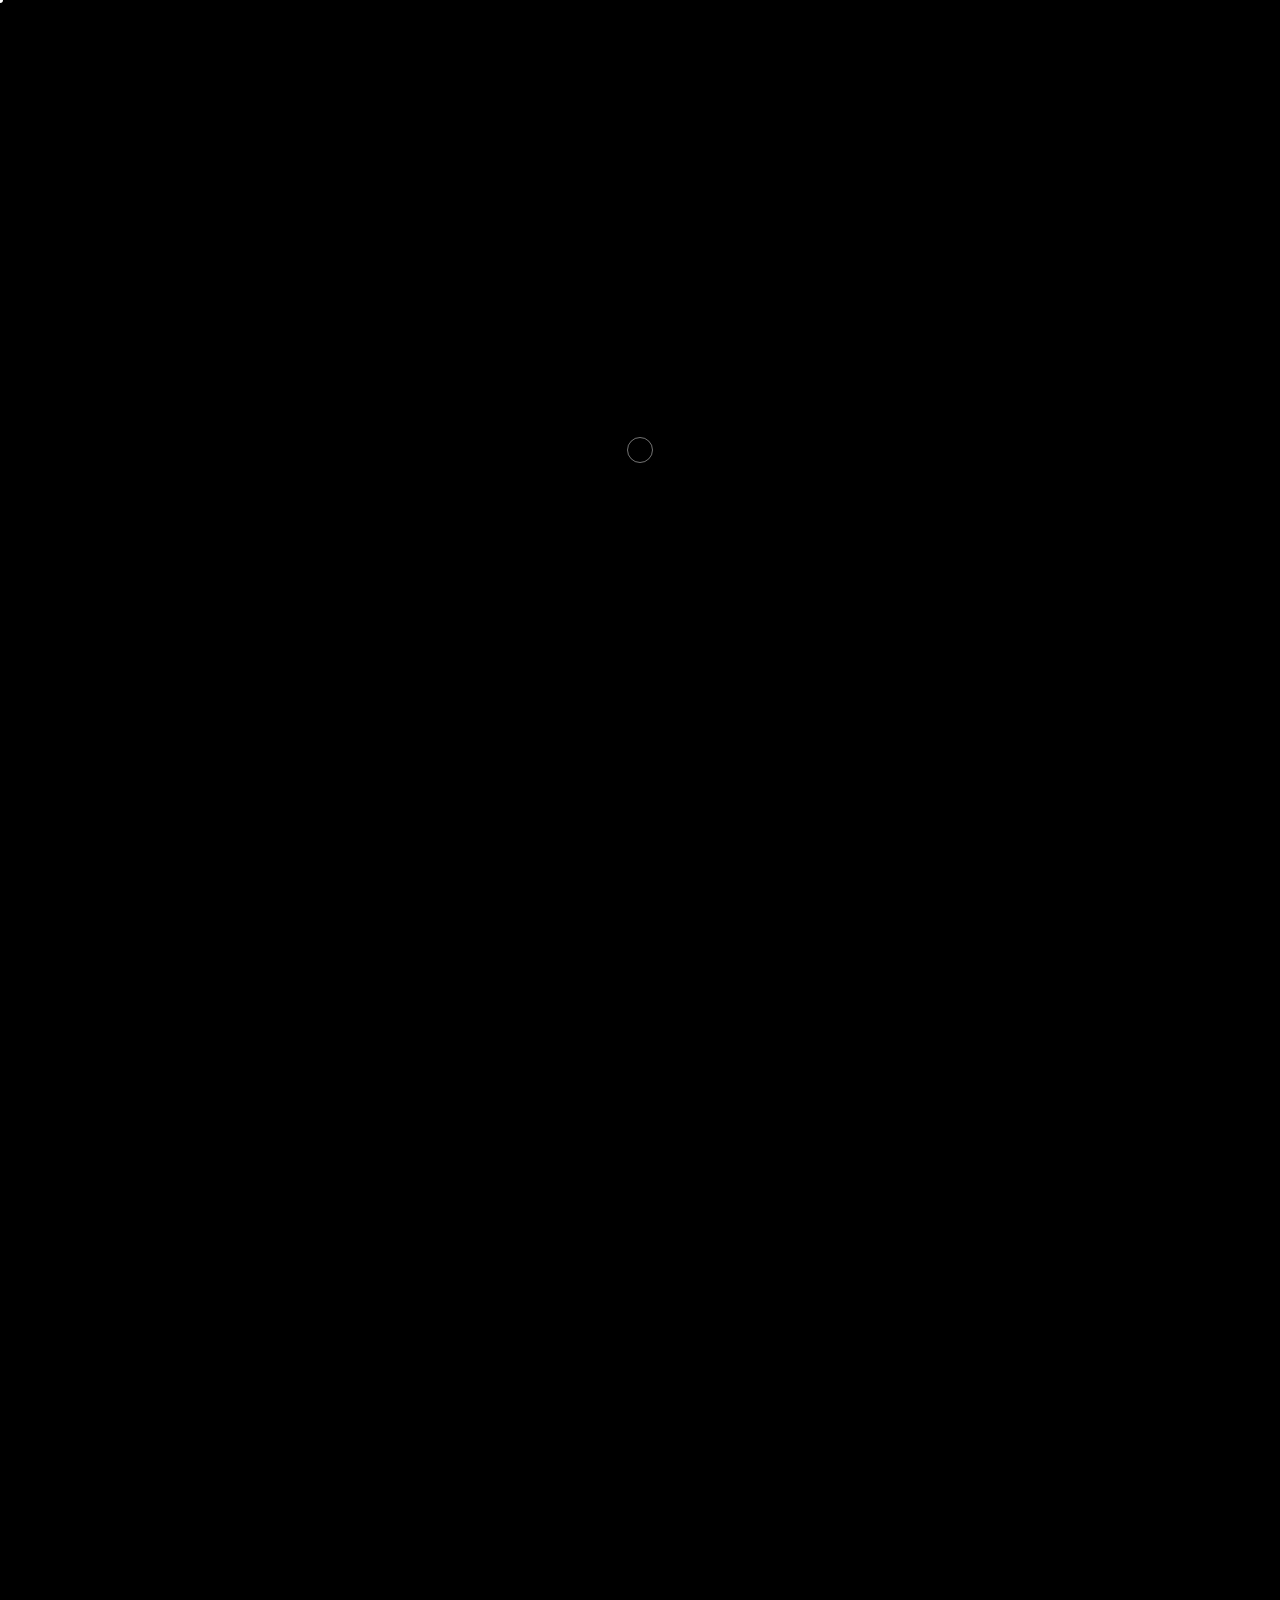
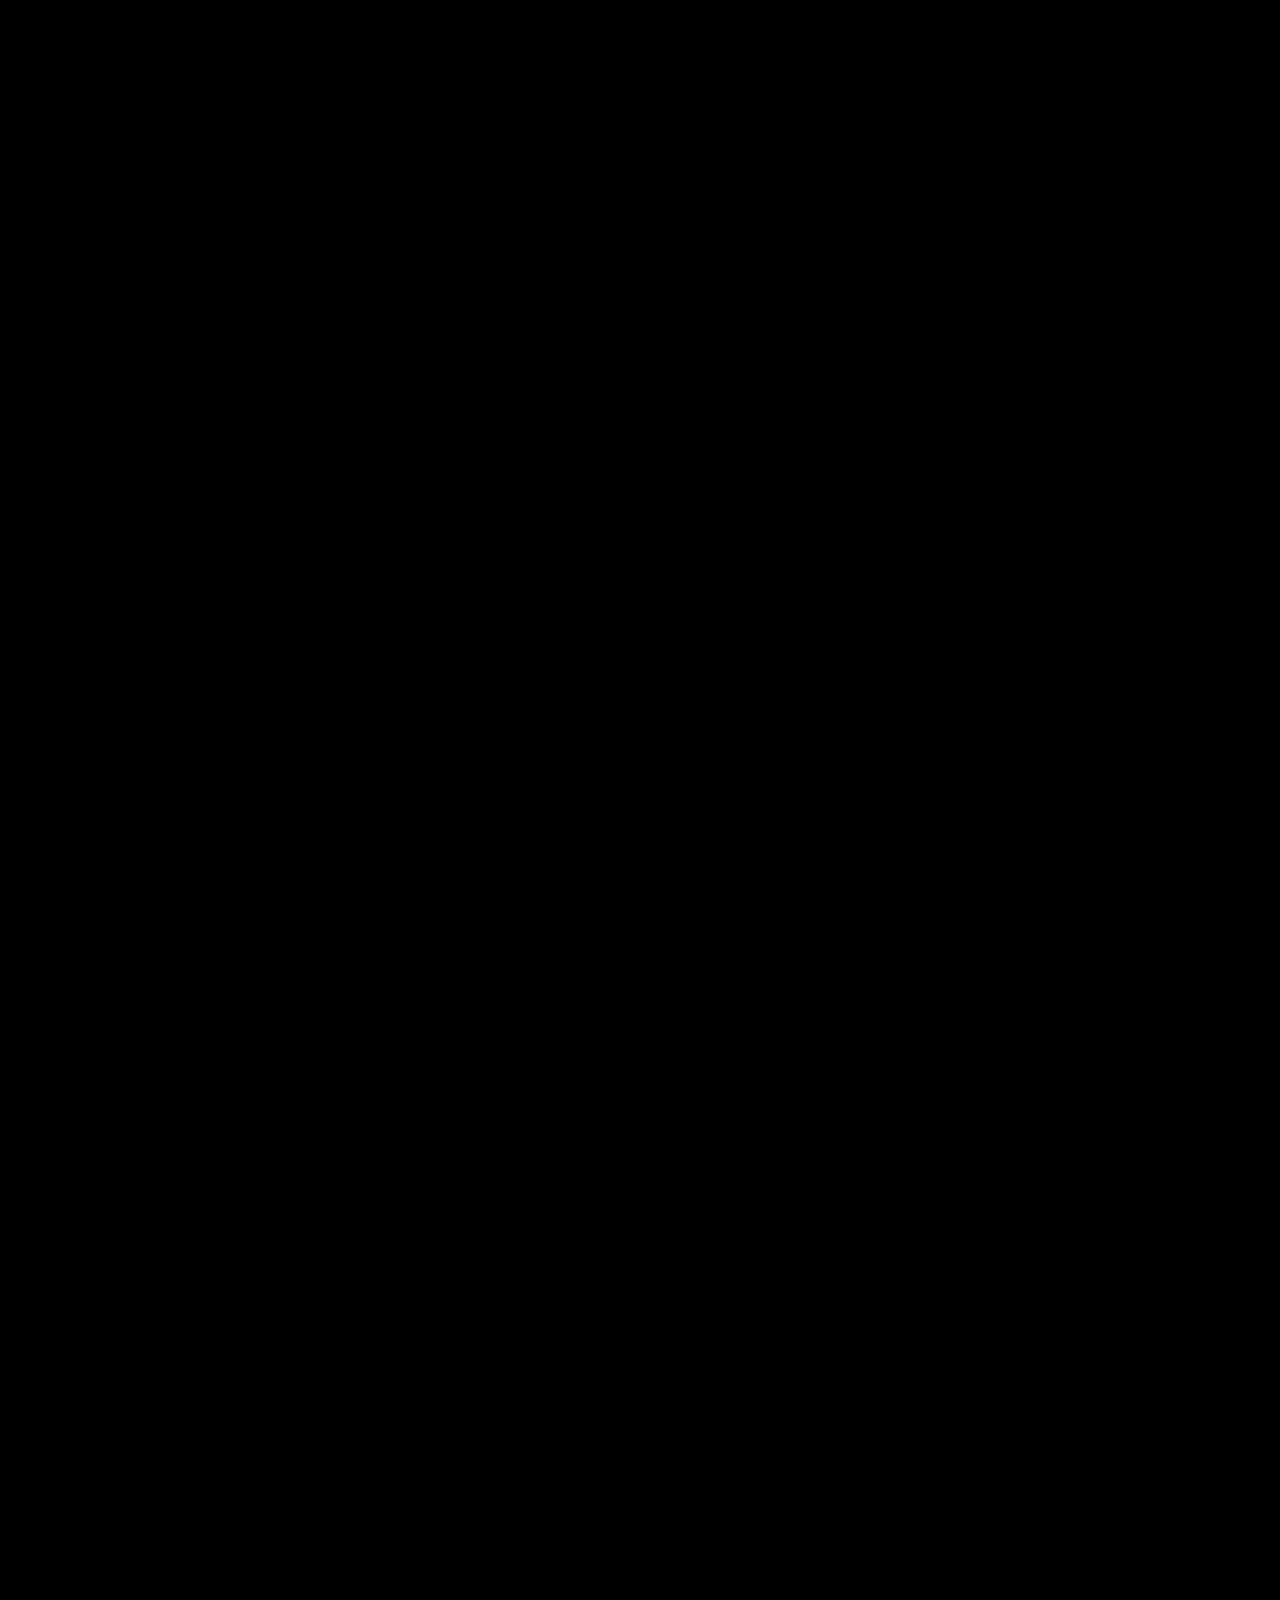
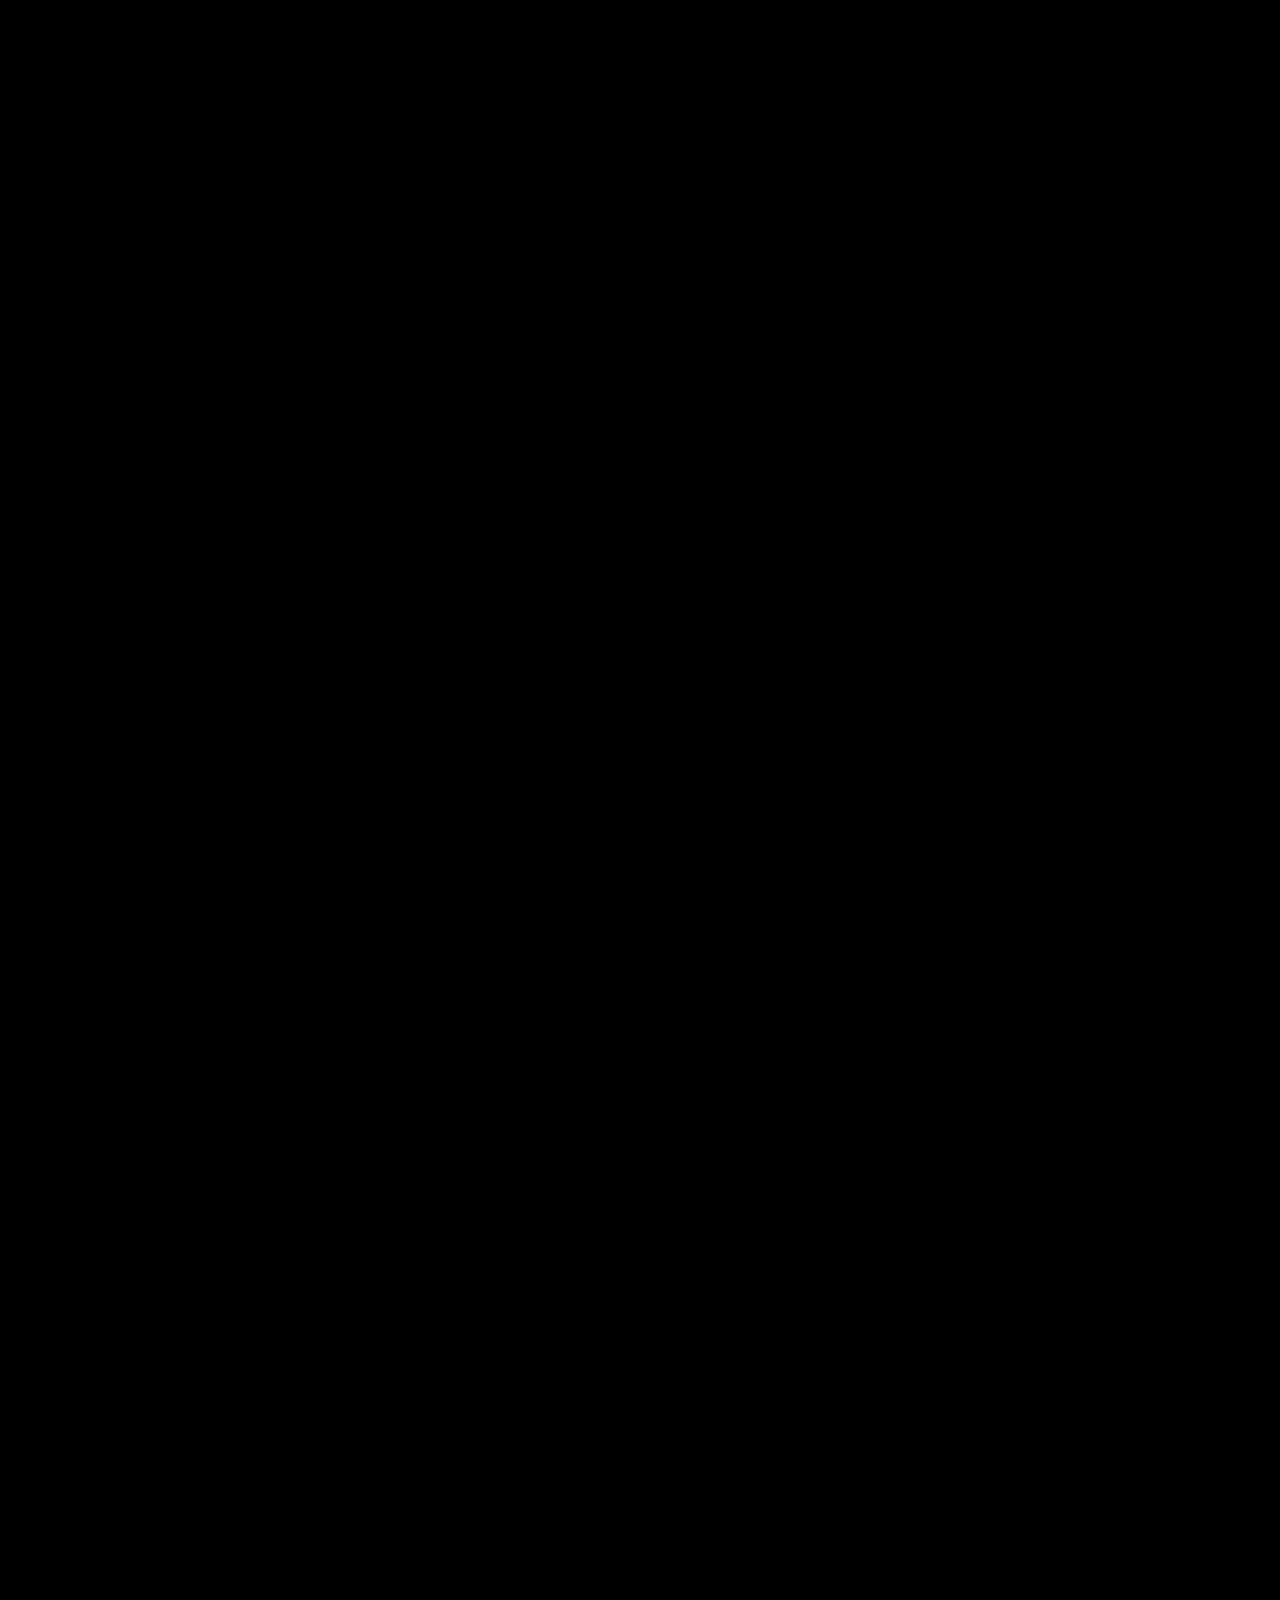
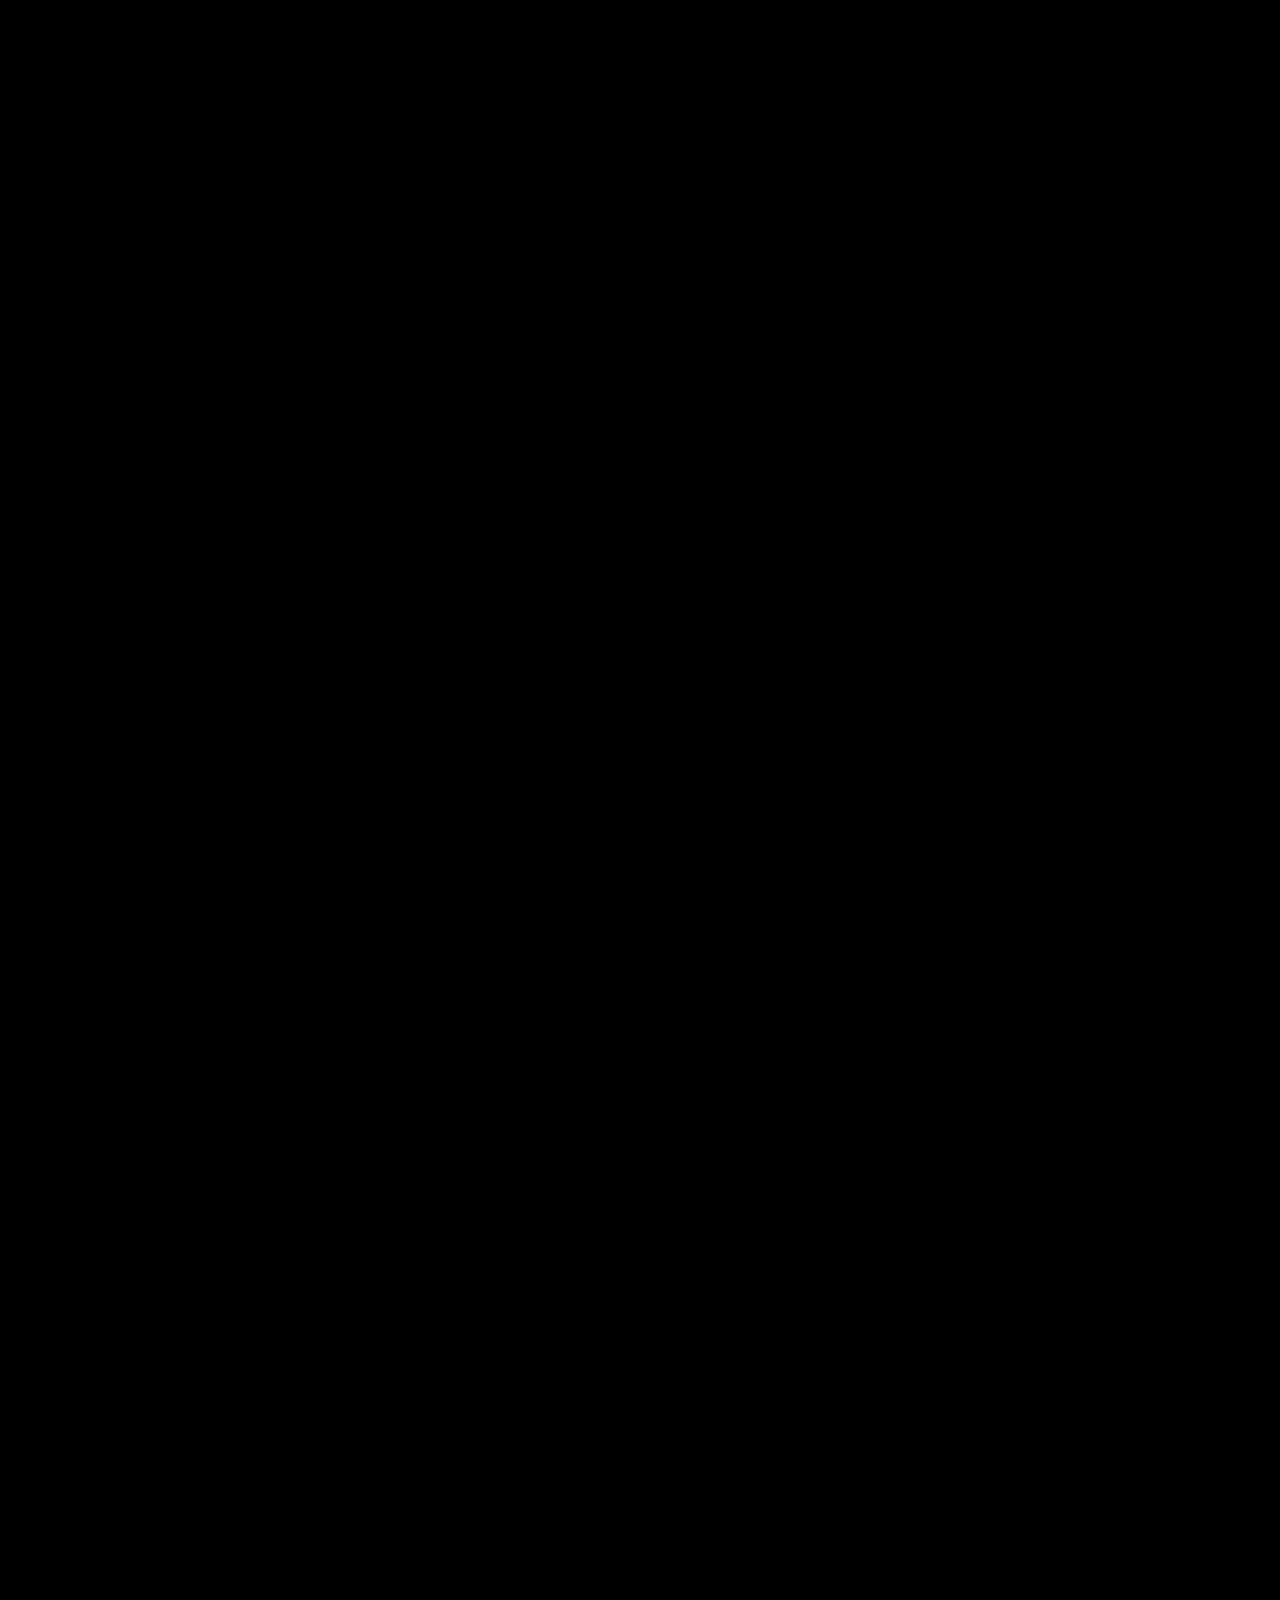
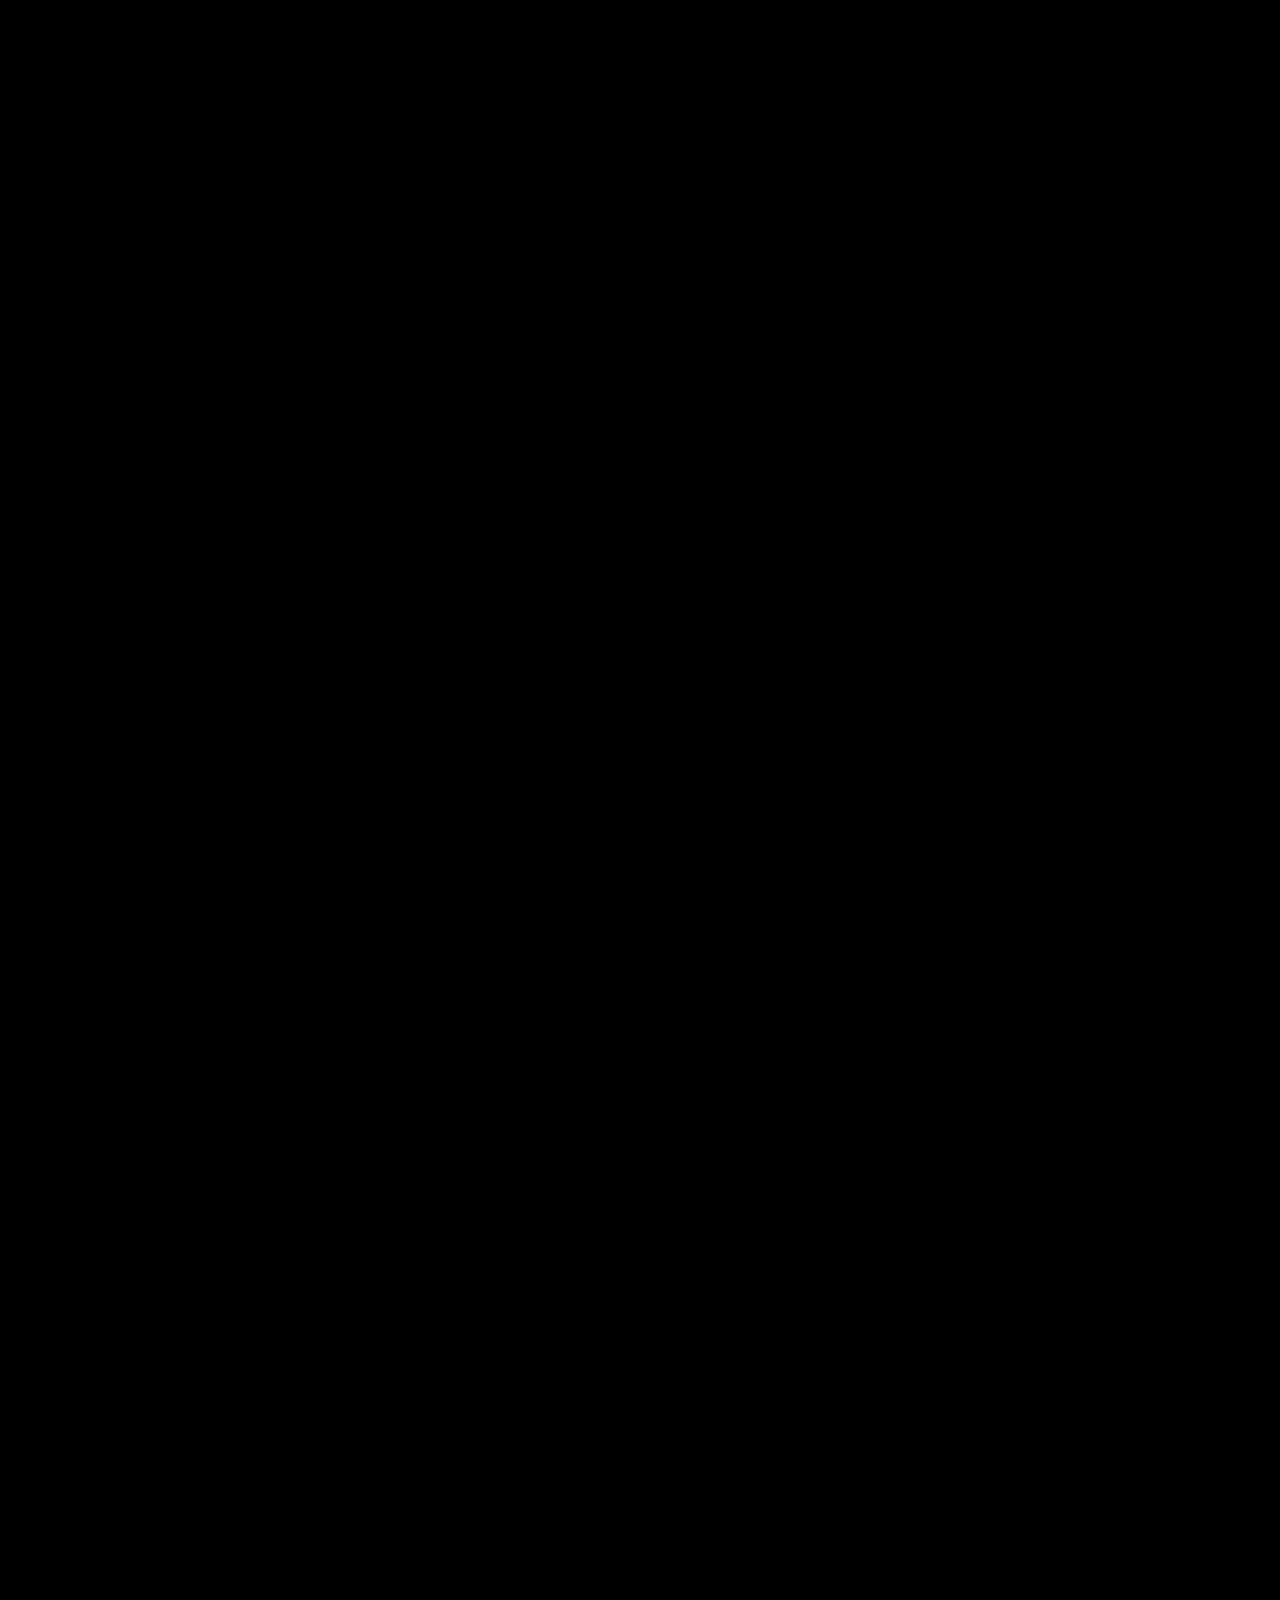
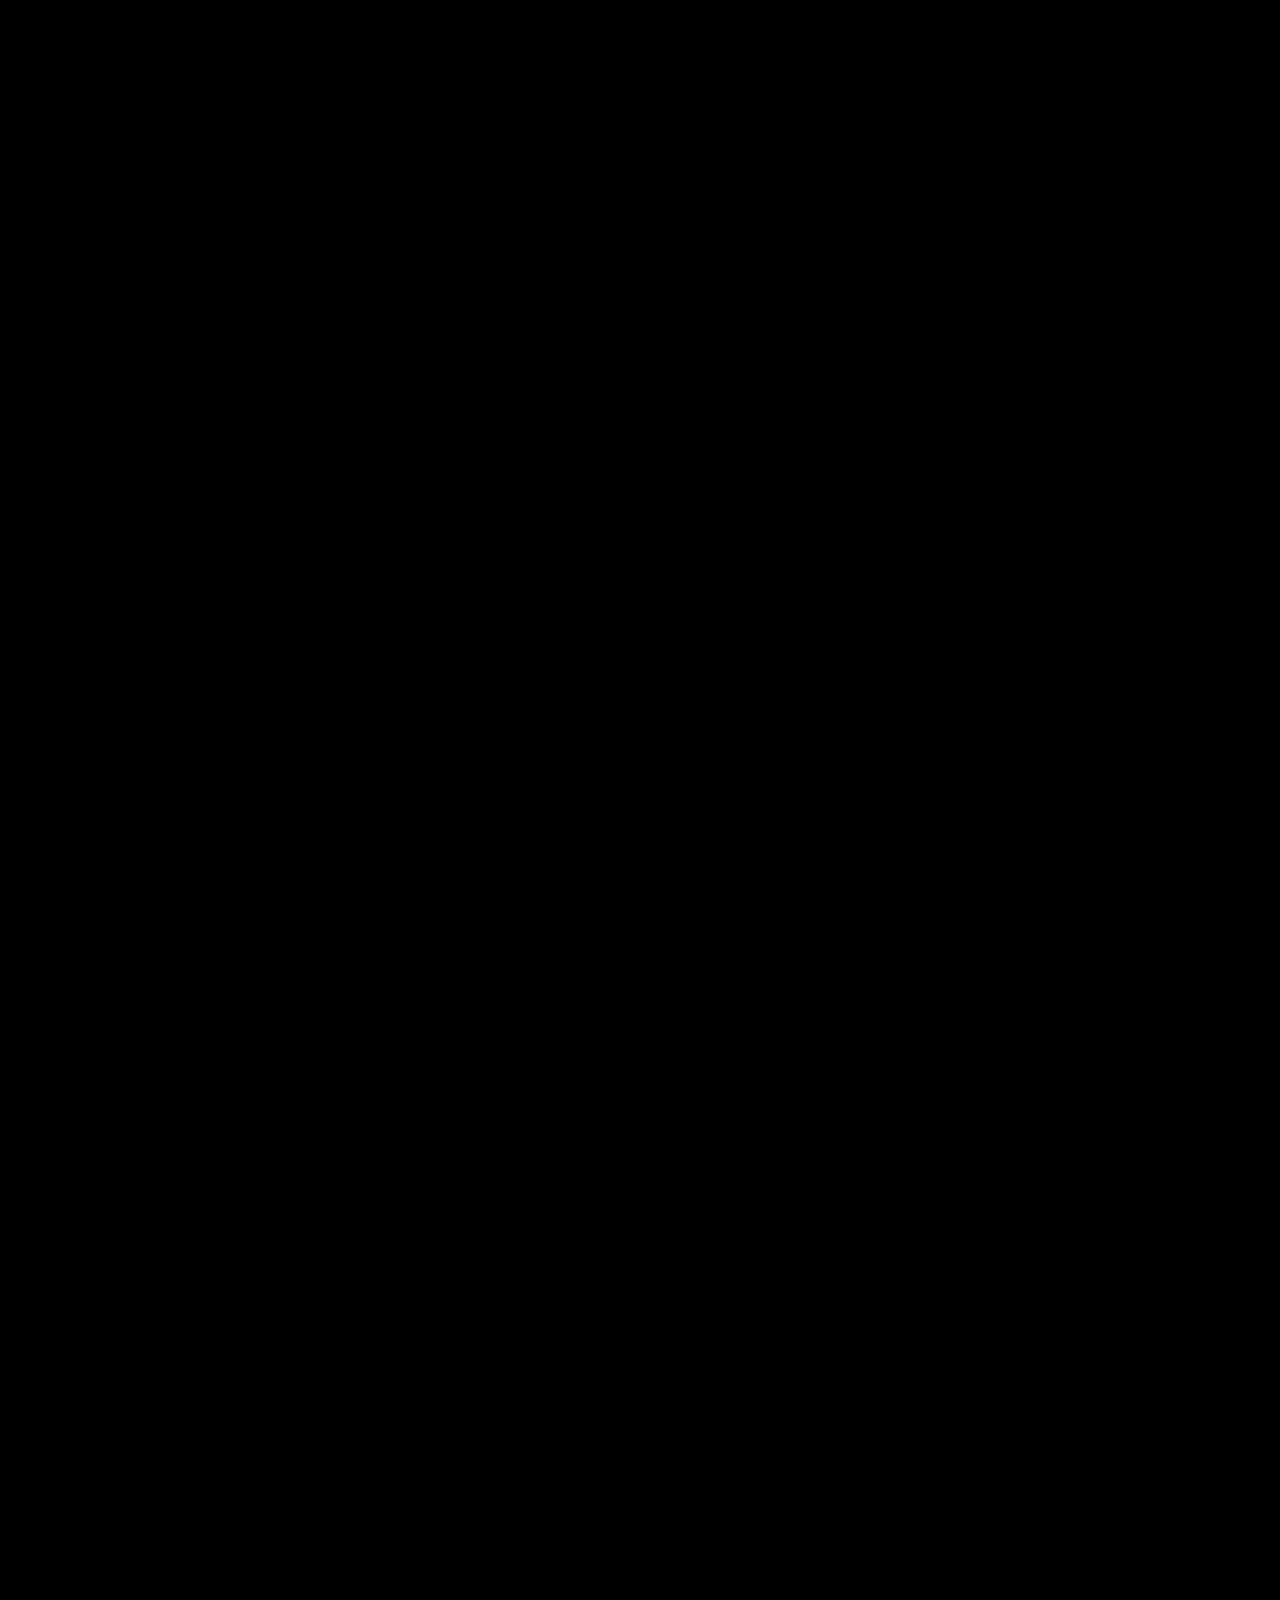
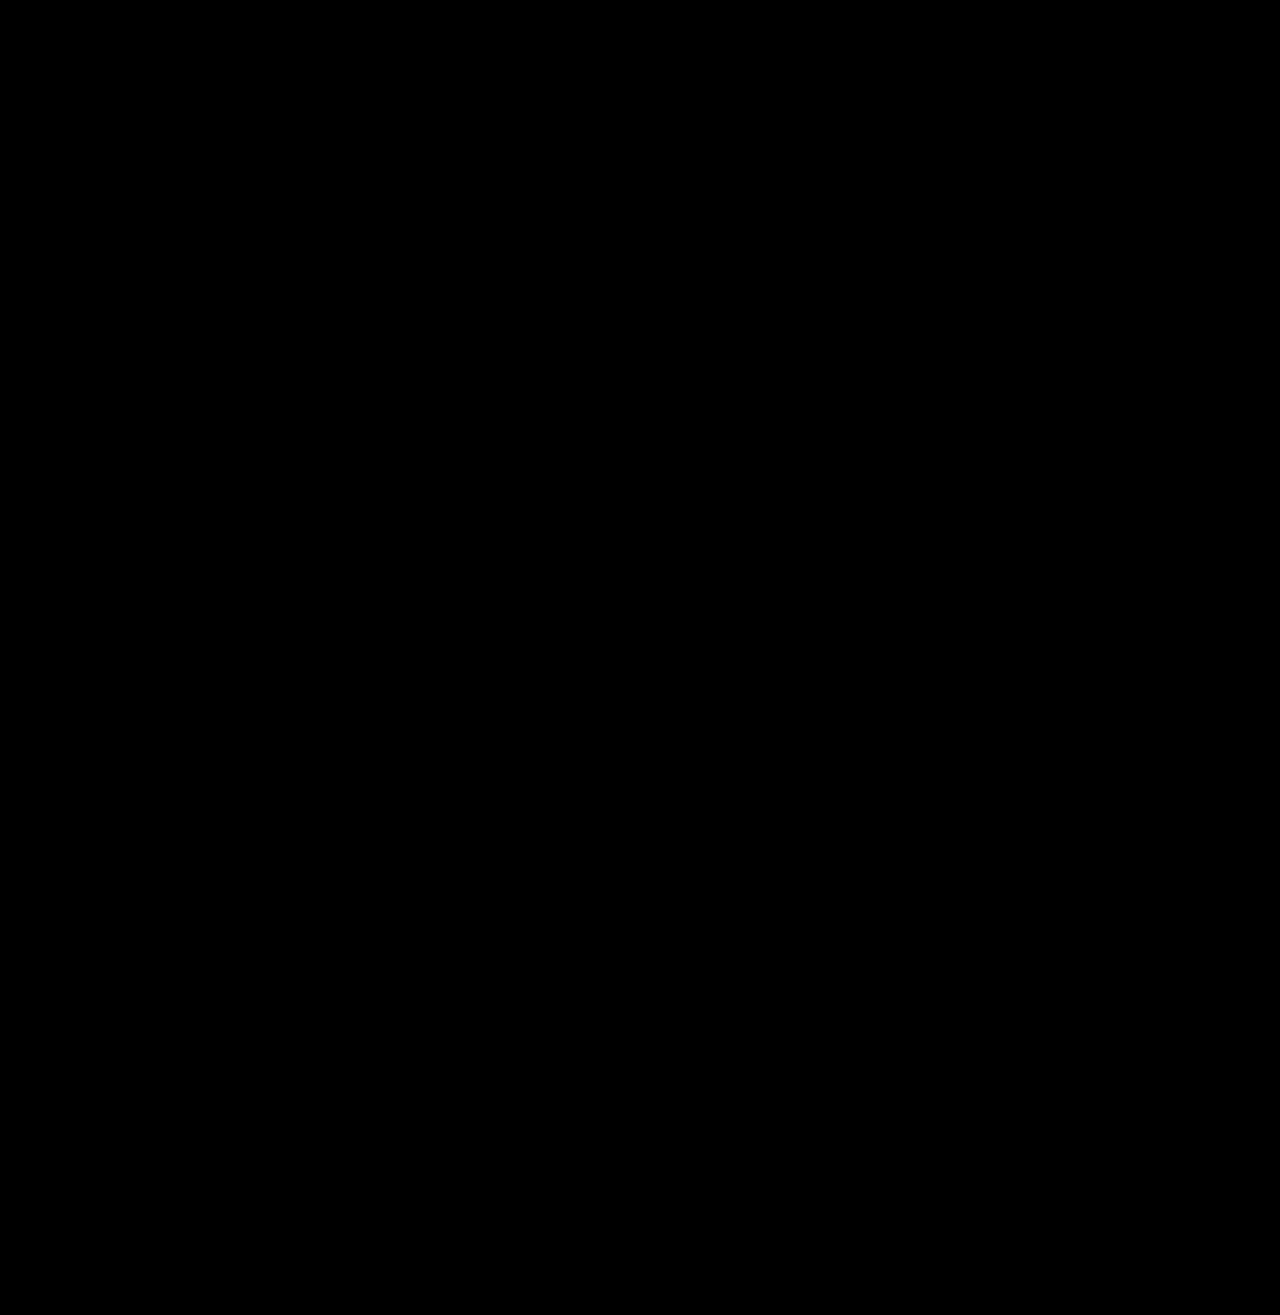
==== commit 906a5c36: "added rolling text - UI" ====
--- a/index.html
+++ b/index.html
@@ -114,63 +114,6 @@
                             console</button>
                     </div>
                 </div>
-                <div class="signal-panel" id="signal-panel">
-                    <div class="signal-ambient" id="signal-ambient" aria-hidden="true"></div>
-
-                    <div class="signal-panel-inner">
-                        <header class="signal-panel-header">
-                            <div class="signal-panel-title">
-                                <span class="signal-brand">anmxlr</span>
-                                <span class="signal-sub">operating profile</span>
-                            </div>
-                            <span class="signal-status"><i class="signal-status-dot"></i>present</span>
-                        </header>
-
-                        <div class="signal-dial">
-                            <svg class="signal-dial-svg" viewBox="0 0 200 200" aria-hidden="true">
-                                <circle class="signal-dial-inner" cx="100" cy="100" r="58" fill="none"></circle>
-                                <g transform="rotate(135 100 100)">
-                                    <circle class="signal-dial-track" cx="100" cy="100" r="78" fill="none"></circle>
-                                    <circle class="signal-dial-fill" id="signal-dial-fill" cx="100" cy="100" r="78"
-                                        fill="none"></circle>
-                                </g>
-                                <g class="signal-dial-ticks" aria-hidden="true">
-                                    <line x1="100" y1="26" x2="100" y2="31"></line>
-                                    <line x1="100" y1="26" x2="100" y2="31" transform="rotate(27 100 100)"></line>
-                                    <line x1="100" y1="26" x2="100" y2="31" transform="rotate(54 100 100)"></line>
-                                    <line x1="100" y1="26" x2="100" y2="31" transform="rotate(81 100 100)"></line>
-                                    <line x1="100" y1="26" x2="100" y2="31" transform="rotate(108 100 100)"></line>
-                                    <line x1="100" y1="26" x2="100" y2="31" transform="rotate(135 100 100)"></line>
-                                    <line x1="100" y1="26" x2="100" y2="31" transform="rotate(162 100 100)"></line>
-                                    <line x1="100" y1="26" x2="100" y2="31" transform="rotate(189 100 100)"></line>
-                                    <line x1="100" y1="26" x2="100" y2="31" transform="rotate(216 100 100)"></line>
-                                    <line x1="100" y1="26" x2="100" y2="31" transform="rotate(243 100 100)"></line>
-                                    <line x1="100" y1="26" x2="100" y2="31" transform="rotate(270 100 100)"></line>
-                                </g>
-                            </svg>
-                            <div class="signal-dial-core">
-                                <span class="readout-value signal-dial-value" data-count-to="100">0</span>
-                                <span class="readout-label">curiosity index</span>
-                            </div>
-                        </div>
-
-                        <div class="signal-metrics">
-                            <div class="signal-metric">
-                                <span class="readout-value" data-count-to="21" data-suffix="×">0</span>
-                                <span class="readout-label">render multiplier</span>
-                            </div>
-                            <div class="signal-metric">
-                                <span class="readout-value" data-count-to="2028">0</span>
-                                <span class="readout-label">graduation horizon</span>
-                            </div>
-                        </div>
-
-                        <footer class="signal-foot">
-                            <span>Mumbai · IIT Bombay</span>
-                            <span class="signal-foot-time" id="signal-time">—</span>
-                        </footer>
-                    </div>
-                </div>
             </div>
         </section>
 
--- a/src/style.css
+++ b/src/style.css
@@ -1871,281 +1871,141 @@
   color: #000000;
 }
 
-.signal-panel {
-  position: relative;
-  min-height: 420px;
-  padding: 1.5rem;
-  border: 1px solid rgba(255, 255, 255, 0.09);
-  border-radius: 20px;
-  background:
-    linear-gradient(165deg, rgba(255, 255, 255, 0.045) 0%, transparent 42%),
-    rgba(6, 6, 6, 0.88);
+.status-card {
+  position: relative;
+  min-height: 380px;
+  padding: 2rem;
+  border: 1px solid rgba(255, 255, 255, 0.08);
+  border-radius: 24px;
+  background: rgba(10, 10, 10, 0.6);
+  backdrop-filter: blur(20px);
+  -webkit-backdrop-filter: blur(20px);
   overflow: hidden;
-  transform-style: preserve-3d;
-  transition: transform 0.45s cubic-bezier(0.22, 1, 0.36, 1), border-color 0.45s ease, box-shadow 0.45s ease;
-  box-shadow: inset 0 1px 0 rgba(255, 255, 255, 0.06);
-}
-
-.signal-panel::before {
-  content: '';
+  transition: all 0.4s cubic-bezier(0.22, 1, 0.36, 1);
+}
+
+.status-card:hover {
+  border-color: rgba(255, 255, 255, 0.15);
+  transform: translateY(-4px);
+  box-shadow: 0 20px 60px rgba(0, 0, 0, 0.4);
+}
+
+.status-card-glow {
   position: absolute;
-  top: 0;
-  left: 10%;
-  right: 10%;
-  height: 1px;
-  background: linear-gradient(90deg, transparent, rgba(255, 255, 255, 0.22), transparent);
+  top: -50%;
+  left: -50%;
+  width: 200%;
+  height: 200%;
+  background: radial-gradient(circle at 30% 30%, rgba(255, 255, 255, 0.03) 0%, transparent 50%);
   pointer-events: none;
-}
-
-.signal-panel:hover {
-  border-color: rgba(255, 255, 255, 0.16);
-  box-shadow:
-    inset 0 1px 0 rgba(255, 255, 255, 0.08),
-    0 28px 70px rgba(0, 0, 0, 0.55);
-}
-
-.signal-ambient {
-  position: absolute;
-  inset: 0;
-  background: radial-gradient(circle 140px at 50% 40%, rgba(255, 255, 255, 0.09), transparent 68%);
   opacity: 0;
   transition: opacity 0.5s ease;
-  pointer-events: none;
-}
-
-.signal-panel:hover .signal-ambient {
+}
+
+.status-card:hover .status-card-glow {
   opacity: 1;
 }
 
-.signal-panel-inner {
+.status-card-inner {
   position: relative;
   z-index: 1;
   display: flex;
   flex-direction: column;
+  gap: 2rem;
   height: 100%;
-  min-height: 390px;
-}
-
-.signal-panel-header {
-  display: flex;
-  justify-content: space-between;
-  align-items: flex-start;
-  gap: 1rem;
-}
-
-.signal-panel-title {
+}
+
+.status-card-header {
+  display: flex;
+  align-items: center;
+  gap: 1.25rem;
+  padding-bottom: 1.5rem;
+  border-bottom: 1px solid rgba(255, 255, 255, 0.06);
+}
+
+.status-avatar {
+  position: relative;
+  width: 64px;
+  height: 64px;
+  border-radius: 16px;
+  background: rgba(255, 255, 255, 0.05);
+  display: flex;
+  align-items: center;
+  justify-content: center;
+  overflow: hidden;
+}
+
+.status-avatar-img {
+  width: 36px;
+  height: 36px;
+  object-fit: contain;
+  filter: invert(1);
+}
+
+.status-info {
   display: flex;
   flex-direction: column;
-  gap: 5px;
-}
-
-.signal-brand {
-  font-size: 0.82rem;
-  font-weight: 800;
-  letter-spacing: 0.2em;
-  text-transform: uppercase;
-  color: #ffffff;
-}
-
-.signal-sub {
-  font-size: 0.62rem;
-  font-weight: 600;
-  letter-spacing: 0.16em;
-  text-transform: uppercase;
-  color: rgba(255, 255, 255, 0.34);
-}
-
-.signal-status {
-  display: inline-flex;
-  align-items: center;
-  gap: 8px;
-  position: relative;
-  padding-top: 2px;
-  font-size: 0.62rem;
+  gap: 4px;
+}
+
+.status-name {
+  font-size: 1rem;
   font-weight: 700;
-  letter-spacing: 0.18em;
-  text-transform: uppercase;
-  color: rgba(255, 255, 255, 0.72);
-}
-
-.signal-status-dot {
-  display: block;
-  width: 5px;
-  height: 5px;
-  border-radius: 50%;
-  background: #ffffff;
-  box-shadow: 0 0 10px rgba(255, 255, 255, 0.45);
-  animation: signalStatusBreath 3.2s ease-in-out infinite;
-}
-
-@keyframes signalStatusBreath {
-
-  0%,
-  100% {
-    opacity: 0.45;
-    transform: scale(0.9);
-  }
-
-  50% {
-    opacity: 1;
-    transform: scale(1);
-  }
-}
-
-.signal-status::after {
-  content: '';
-  position: absolute;
-  left: 0;
-  bottom: -6px;
+  letter-spacing: -0.02em;
+  color: #ffffff;
+}
+
+.status-role {
+  font-size: 0.7rem;
+  font-weight: 500;
+  color: rgba(255, 255, 255, 0.5);
+  letter-spacing: 0.01em;
+}
+
+.status-metrics {
+  display: flex;
+  justify-content: center;
+  align-items: center;
+}
+
+.hero-animated-container {
+  position: relative;
   width: 100%;
-  height: 1px;
-  background: rgba(255, 255, 255, 0.35);
-  transform: scaleX(0.35);
-  transform-origin: left center;
-  transition: transform 0.5s cubic-bezier(0.22, 1, 0.36, 1);
-}
-
-.signal-panel:hover .signal-status::after {
-  transform: scaleX(1);
-}
-
-.signal-dial {
-  position: relative;
-  width: min(100%, 240px);
-  margin: 2rem auto 1.75rem;
+  max-width: 280px;
   aspect-ratio: 1;
-  display: grid;
-  place-items: center;
-}
-
-.signal-dial-svg {
+  display: flex;
+  align-items: center;
+  justify-content: center;
+}
+
+.hero-animated-image {
   width: 100%;
   height: 100%;
-}
-
-.signal-dial-inner {
-  stroke: rgba(255, 255, 255, 0.04);
-  stroke-width: 1;
-}
-
-.signal-dial-track {
-  stroke: rgba(255, 255, 255, 0.09);
-  stroke-width: 1;
-  stroke-dasharray: 367 490;
-  stroke-linecap: round;
-}
-
-.signal-dial-fill {
-  stroke: #ffffff;
-  stroke-width: 1.5;
-  stroke-dasharray: 367 490;
-  stroke-dashoffset: 367;
-  stroke-linecap: round;
-  transition: stroke-dashoffset 1.4s cubic-bezier(0.22, 1, 0.36, 1);
-}
-
-.signal-dial-ticks line {
-  stroke: rgba(255, 255, 255, 0.18);
-  stroke-width: 1;
-  stroke-linecap: round;
-}
-
-.signal-dial-core {
-  position: absolute;
-  inset: 0;
-  display: flex;
-  flex-direction: column;
-  align-items: center;
-  justify-content: center;
-  gap: 6px;
+  object-fit: contain;
+  border-radius: 16px;
+  transition: transform 0.4s cubic-bezier(0.22, 1, 0.36, 1), filter 0.4s cubic-bezier(0.22, 1, 0.36, 1);
+}
+
+.hero-animated-image:hover {
+  transform: scale(1.05);
+  filter: drop-shadow(0 0 30px rgba(255, 255, 255, 0.15));
+}
+
+.status-tagline {
+  margin-top: auto;
+  padding: 1.25rem;
+  border-radius: 16px;
+  background: linear-gradient(135deg, rgba(255, 255, 255, 0.03) 0%, rgba(255, 255, 255, 0.01) 100%);
+  border: 1px solid rgba(255, 255, 255, 0.05);
   text-align: center;
-  padding-top: 8px;
-}
-
-.signal-dial-value {
-  font-size: clamp(2.6rem, 9vw, 3.6rem);
-  font-weight: 300;
-  letter-spacing: -0.03em;
-}
-
-.signal-metrics {
-  display: grid;
-  grid-template-columns: 1fr 1fr;
-  gap: 1.5rem;
-  align-items: stretch;
-  position: relative;
-  margin-top: auto;
-  padding-top: 1.5rem;
-  border-top: 1px solid rgba(255, 255, 255, 0.07);
-}
-
-.signal-metrics::before {
-  content: '';
-  position: absolute;
-  left: 50%;
-  top: 1.5rem;
-  bottom: 0;
-  width: 1px;
-  transform: translateX(-50%);
-  background: linear-gradient(180deg, transparent, rgba(255, 255, 255, 0.14), transparent);
-}
-
-.signal-metric {
-  display: flex;
-  flex-direction: column;
-  gap: 8px;
-  padding: 0 1rem;
-}
-
-.signal-metric:first-child {
-  padding-left: 0;
-}
-
-.signal-metric:last-child {
-  padding-right: 0;
-  text-align: right;
-}
-
-.signal-metric .readout-value {
-  font-size: clamp(1.5rem, 5vw, 2rem);
-  font-weight: 300;
-  letter-spacing: -0.03em;
-}
-
-.readout-value {
-  font-weight: 300;
-  line-height: 1;
-  letter-spacing: -0.03em;
-  color: #ffffff;
-  font-variant-numeric: tabular-nums;
-}
-
-.readout-label {
-  font-size: 0.58rem;
-  font-weight: 600;
-  letter-spacing: 0.14em;
-  text-transform: uppercase;
-  color: rgba(255, 255, 255, 0.36);
-}
-
-.signal-foot {
-  display: flex;
-  justify-content: space-between;
-  align-items: center;
-  gap: 1rem;
-  margin-top: 1.35rem;
-  padding-top: 1rem;
-  border-top: 1px solid rgba(255, 255, 255, 0.05);
-  font-size: 0.58rem;
-  font-weight: 600;
-  letter-spacing: 0.12em;
-  text-transform: uppercase;
-  color: rgba(255, 255, 255, 0.3);
-}
-
-.signal-foot-time {
-  font-variant-numeric: tabular-nums;
-  color: rgba(255, 255, 255, 0.48);
+}
+
+.tagline-text {
+  font-size: 0.85rem;
+  font-weight: 500;
+  letter-spacing: 0.02em;
+  color: rgba(255, 255, 255, 0.7);
+  font-style: italic;
 }
 
 /* Lab scroll track */
@@ -2638,35 +2498,44 @@
     line-height: 1.05;
   }
 
-  .lab-scroll-text-viewport {
-    height: auto;
-    overflow: visible;
-    padding: 0;
-  }
-
-  .lab-scroll-text-track {
-    gap: 0.15rem;
-  }
-
-  .lab-scroll-text-item {
-    height: auto;
-    color: #ffffff;
-    opacity: 1;
-    visibility: visible;
-  }
-
-  .signal-panel {
-    min-height: 380px;
-    padding: 1.25rem;
-  }
-
-  .signal-panel-inner {
-    min-height: 350px;
-  }
-
-  .signal-dial {
-    width: min(100%, 200px);
-    margin-top: 1.5rem;
+
+  .status-card {
+    min-height: 340px;
+    padding: 1.5rem;
+  }
+
+  .status-card-header {
+    gap: 1rem;
+  }
+
+  .status-avatar {
+    width: 56px;
+    height: 56px;
+  }
+
+  .status-avatar-img {
+    width: 32px;
+    height: 32px;
+  }
+
+  .status-name {
+    font-size: 1.1rem;
+  }
+
+  .status-role {
+    font-size: 0.75rem;
+  }
+
+  .hero-animated-container {
+    max-width: 220px;
+  }
+
+  .status-tagline {
+    padding: 1rem;
+  }
+
+  .tagline-text {
+    font-size: 0.8rem;
   }
 
   .lab-console-text {
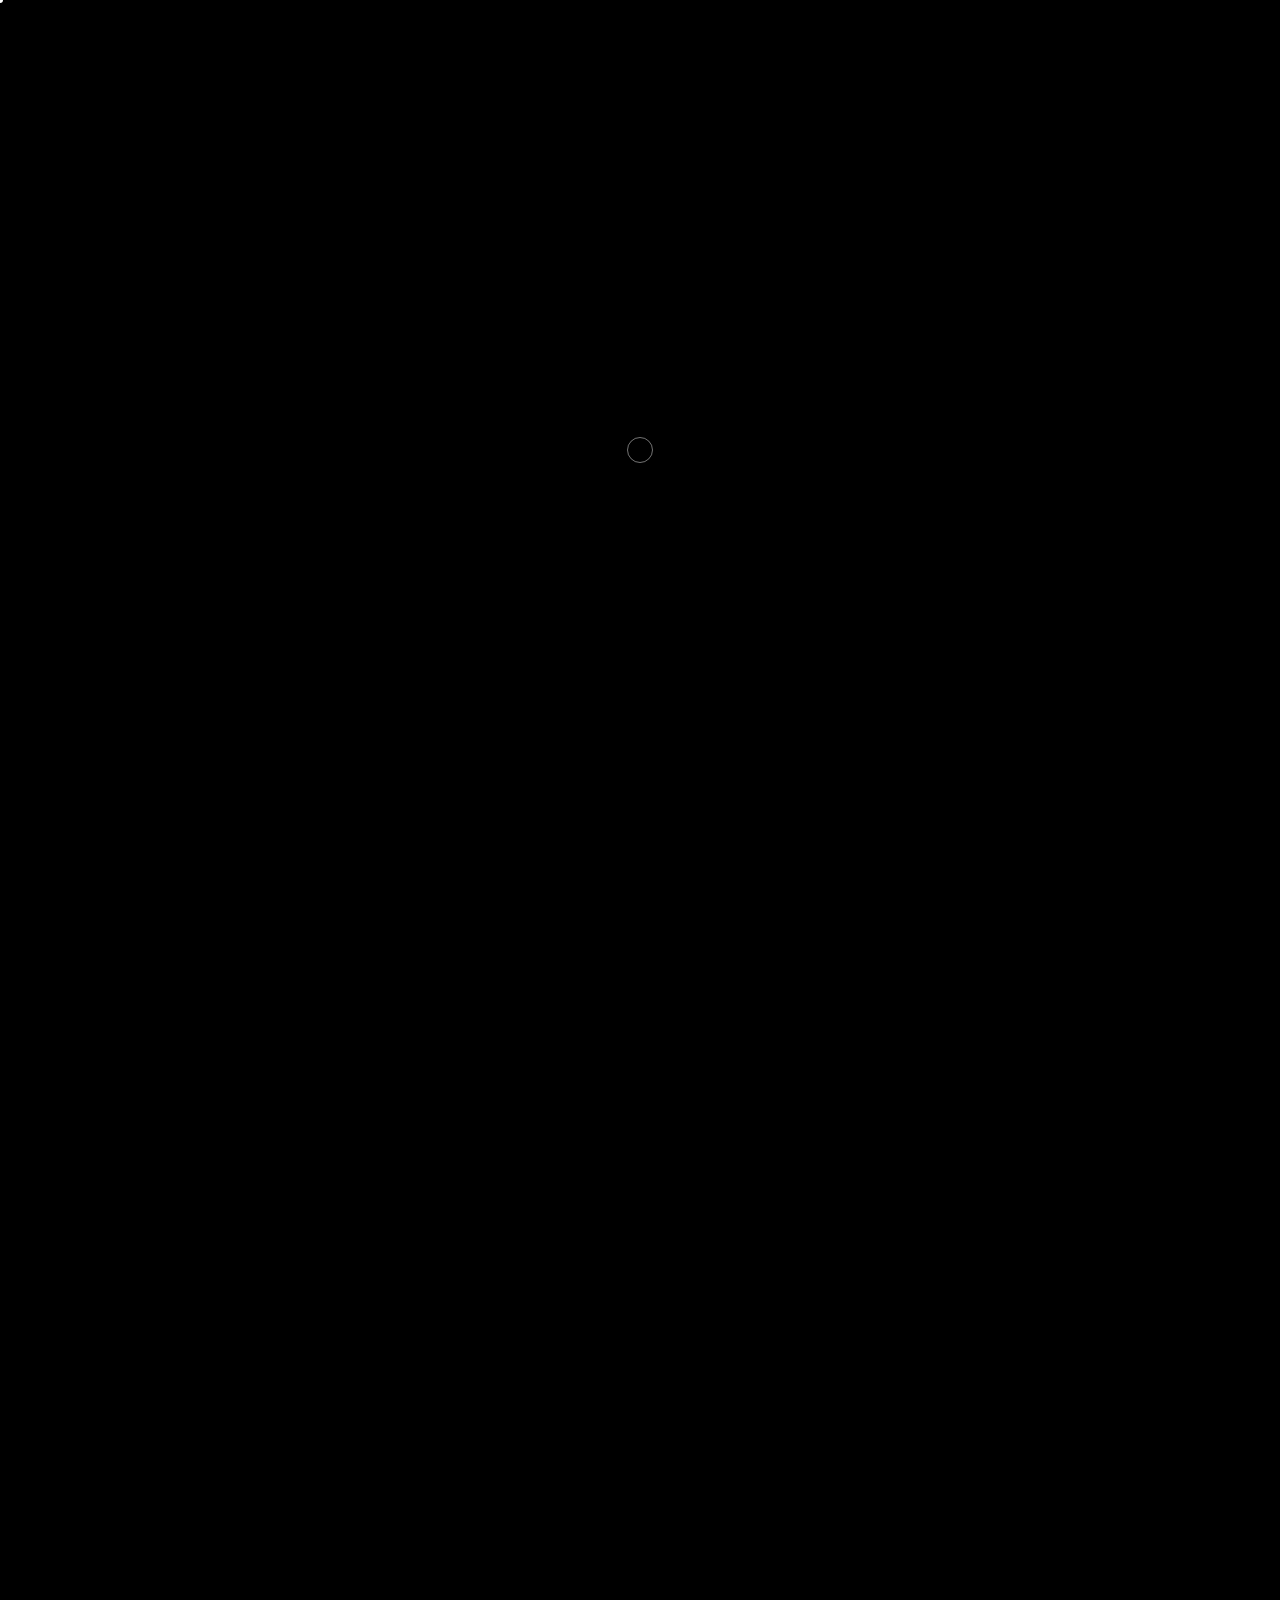
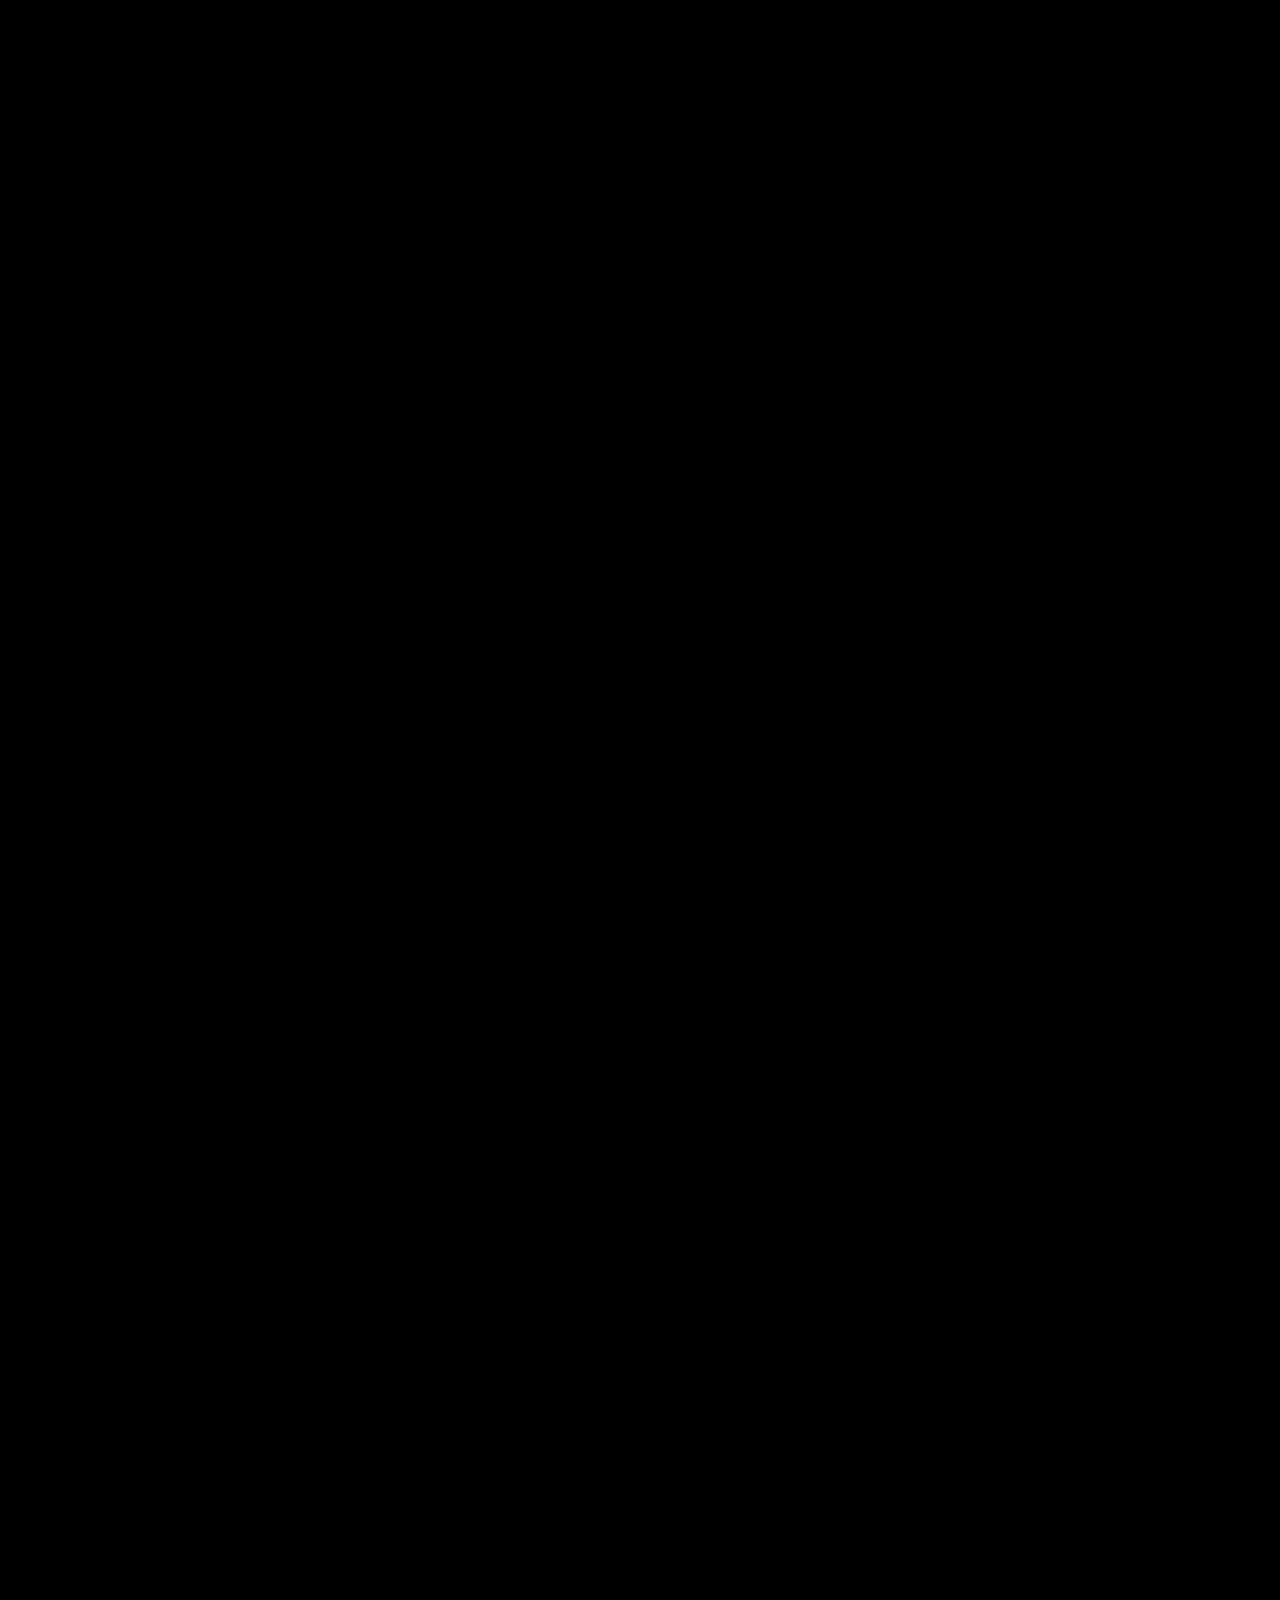
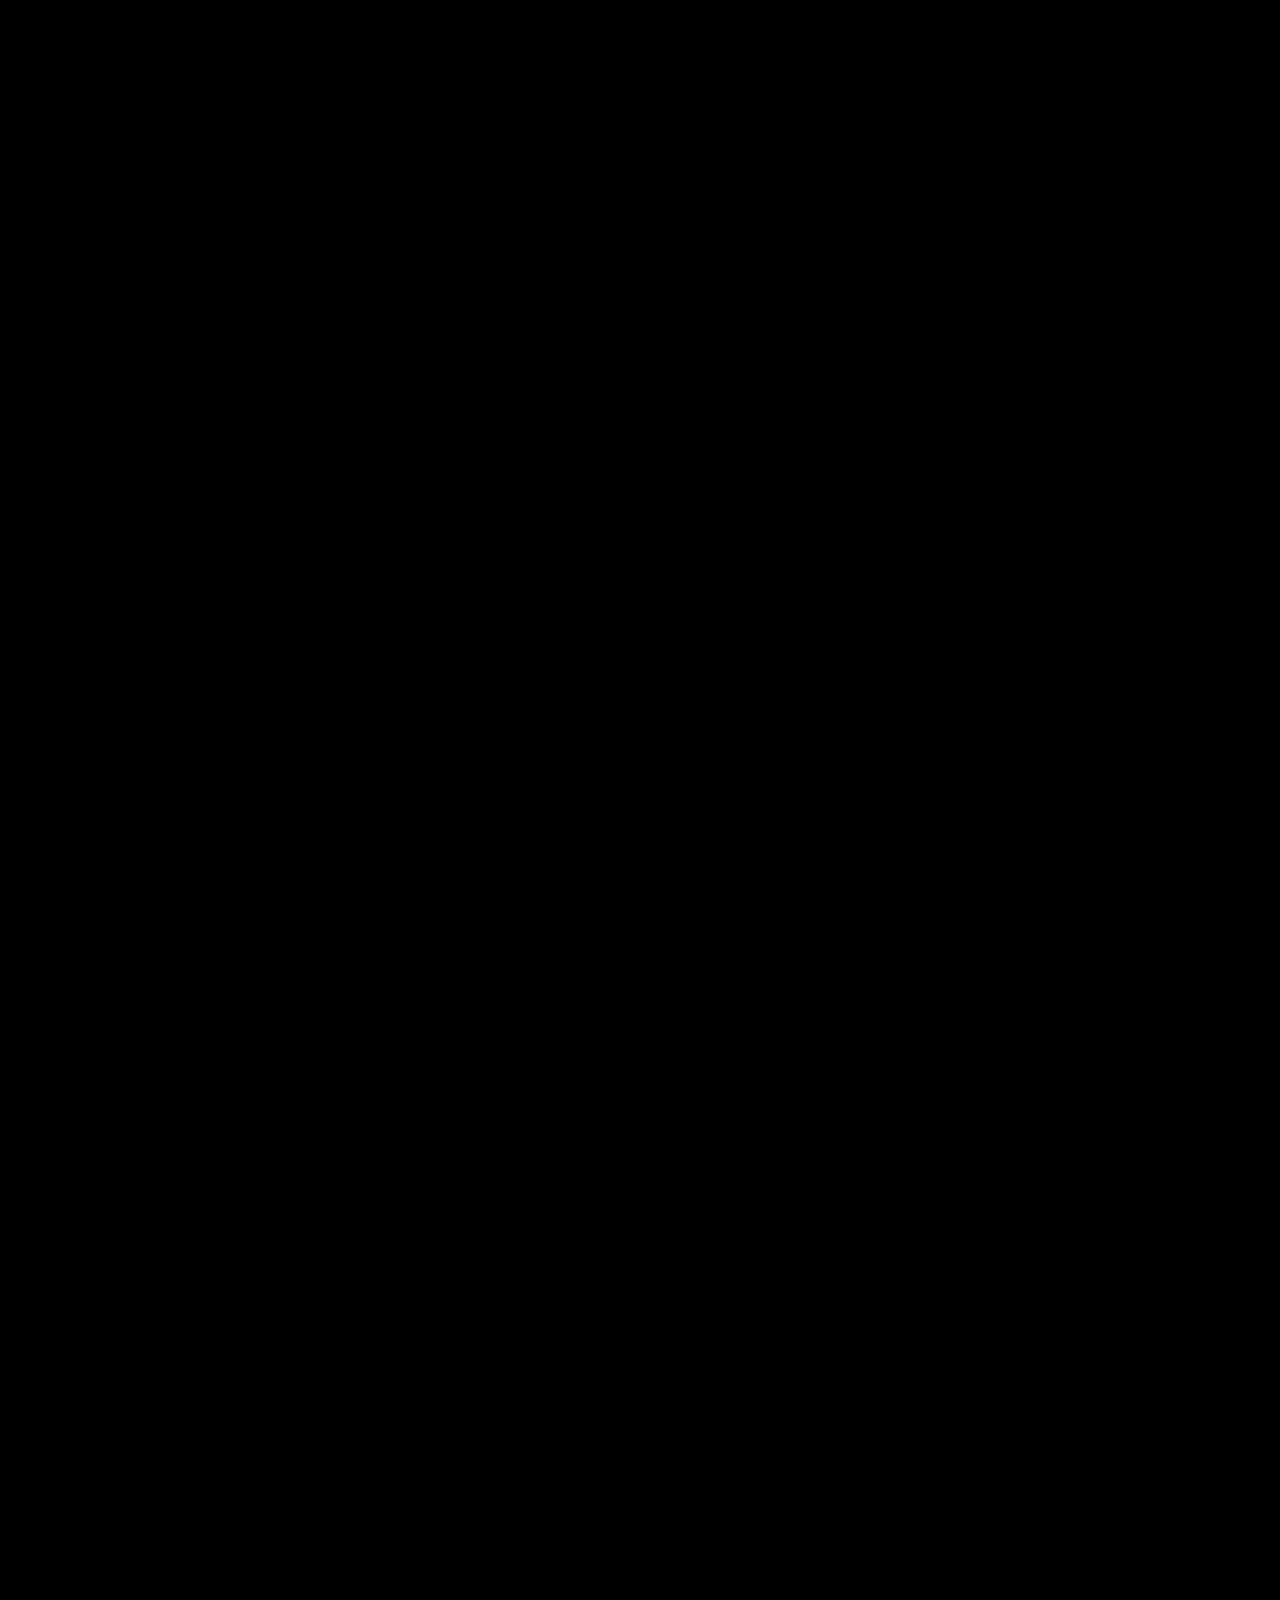
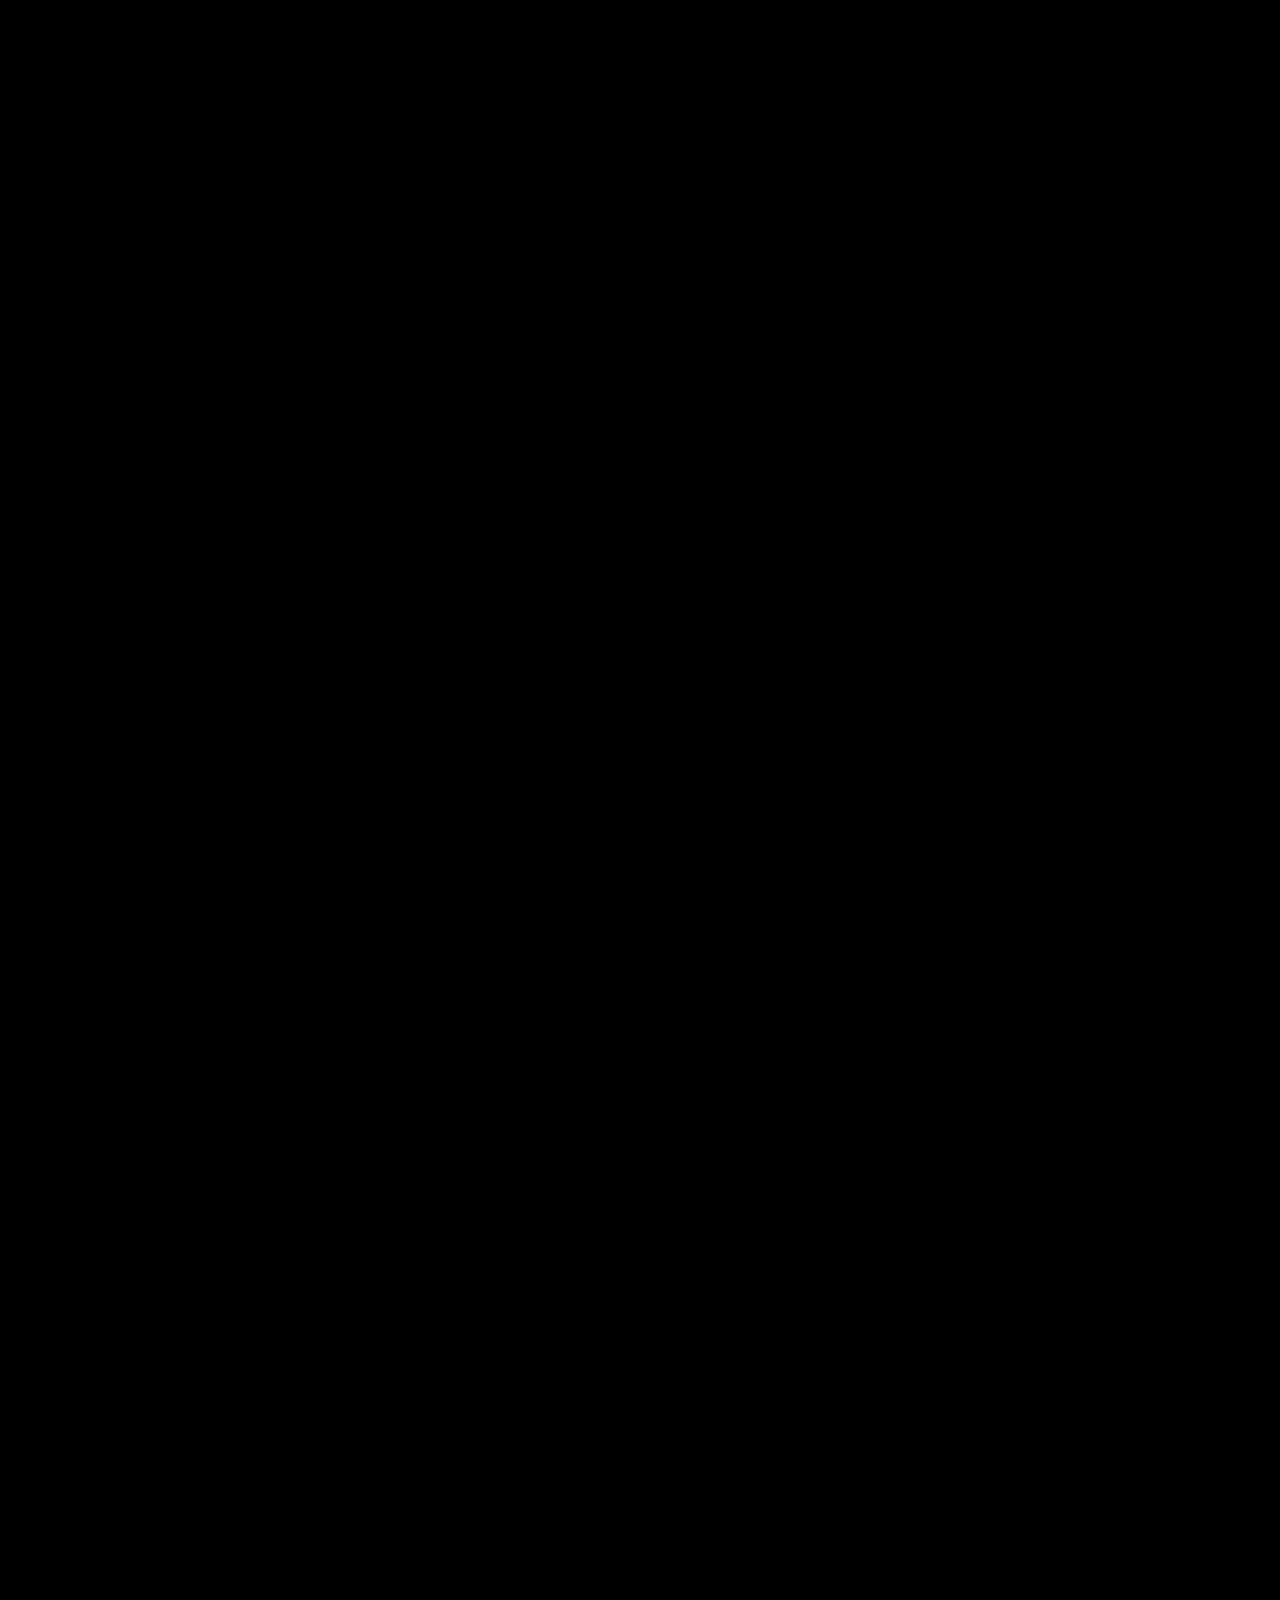
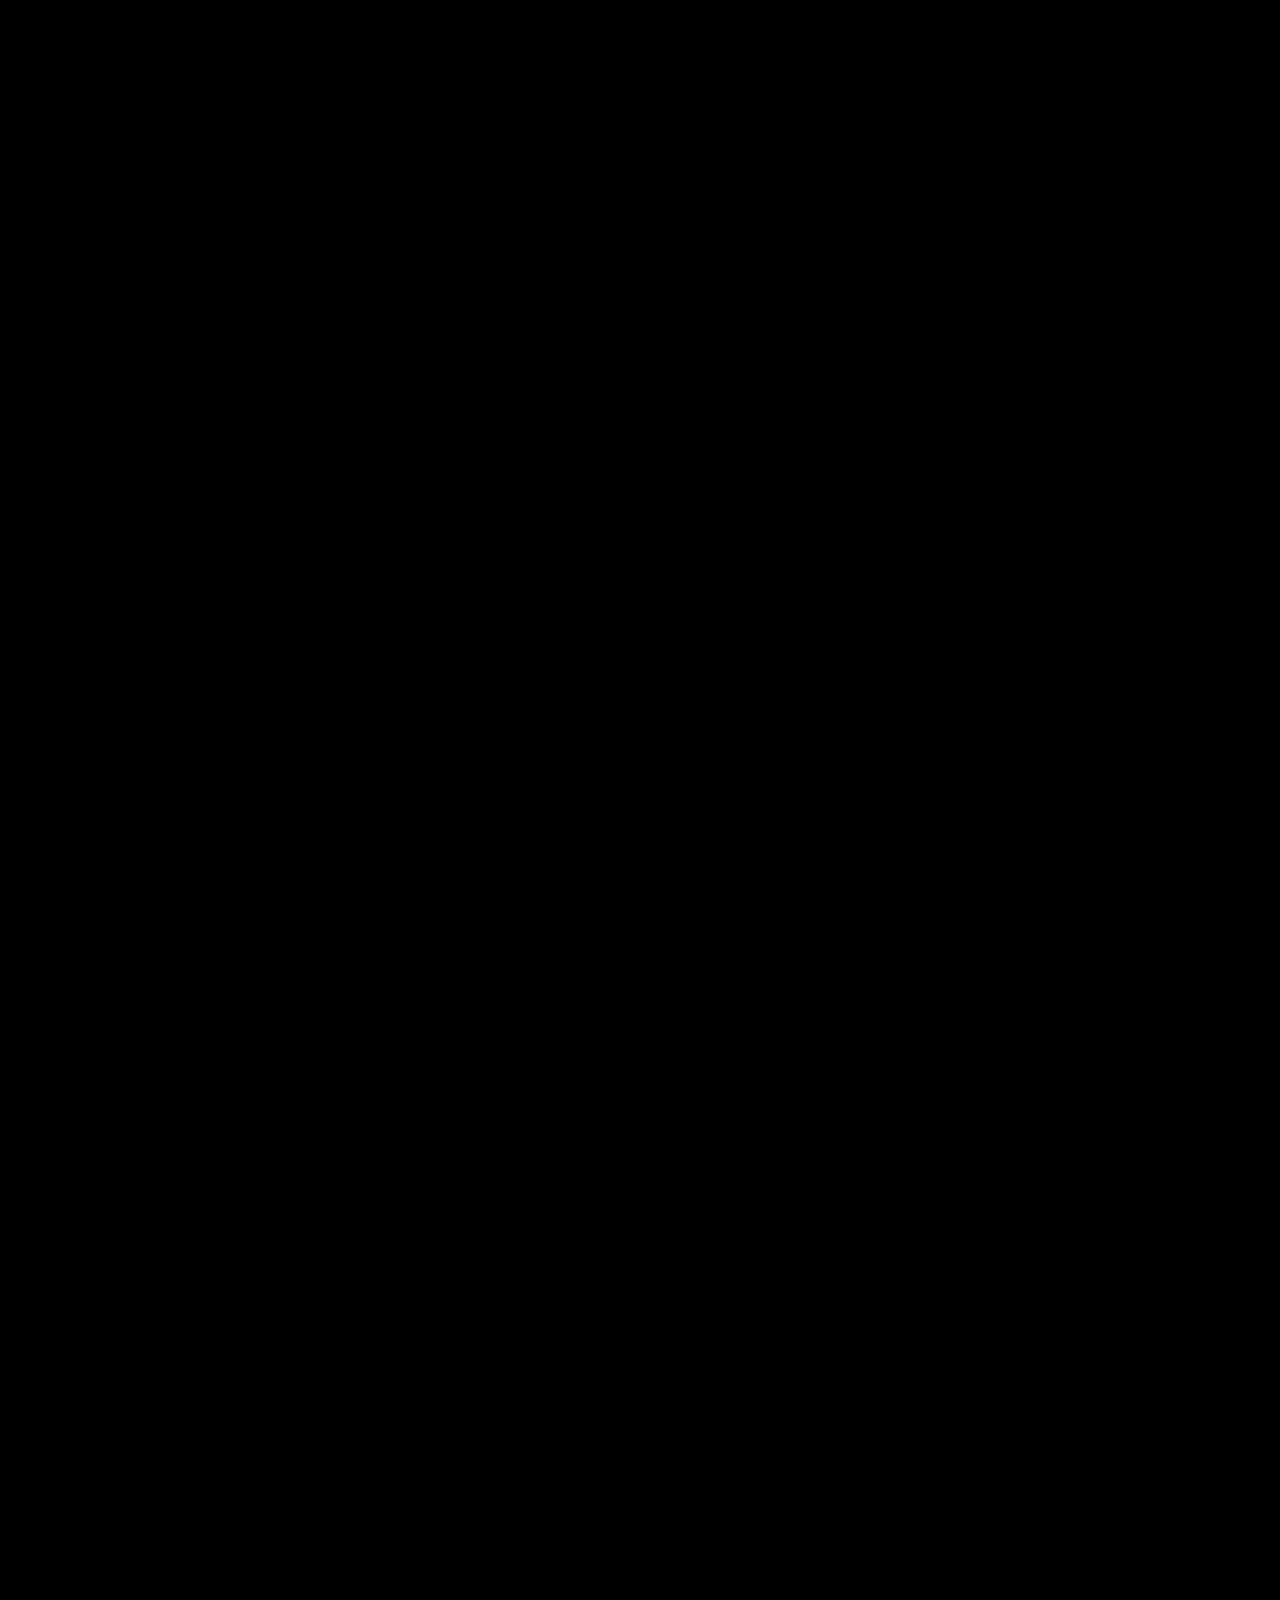
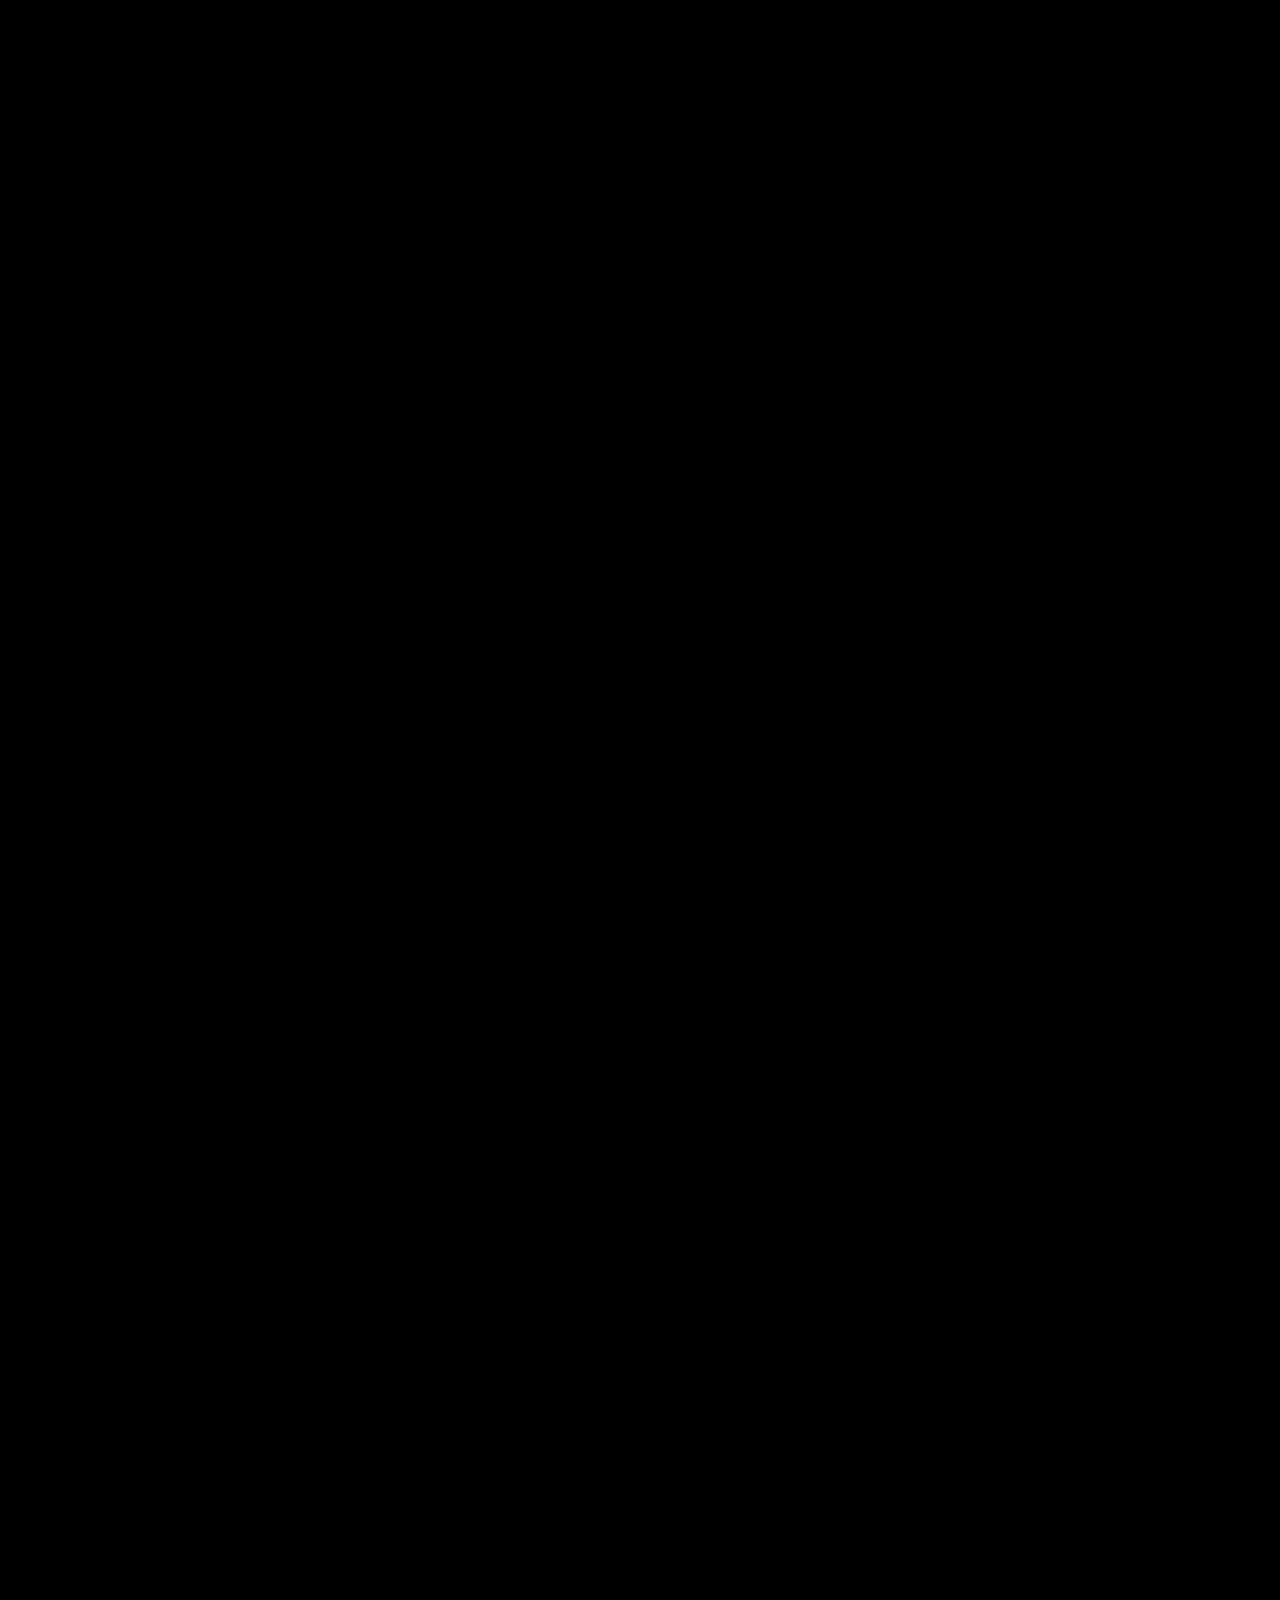
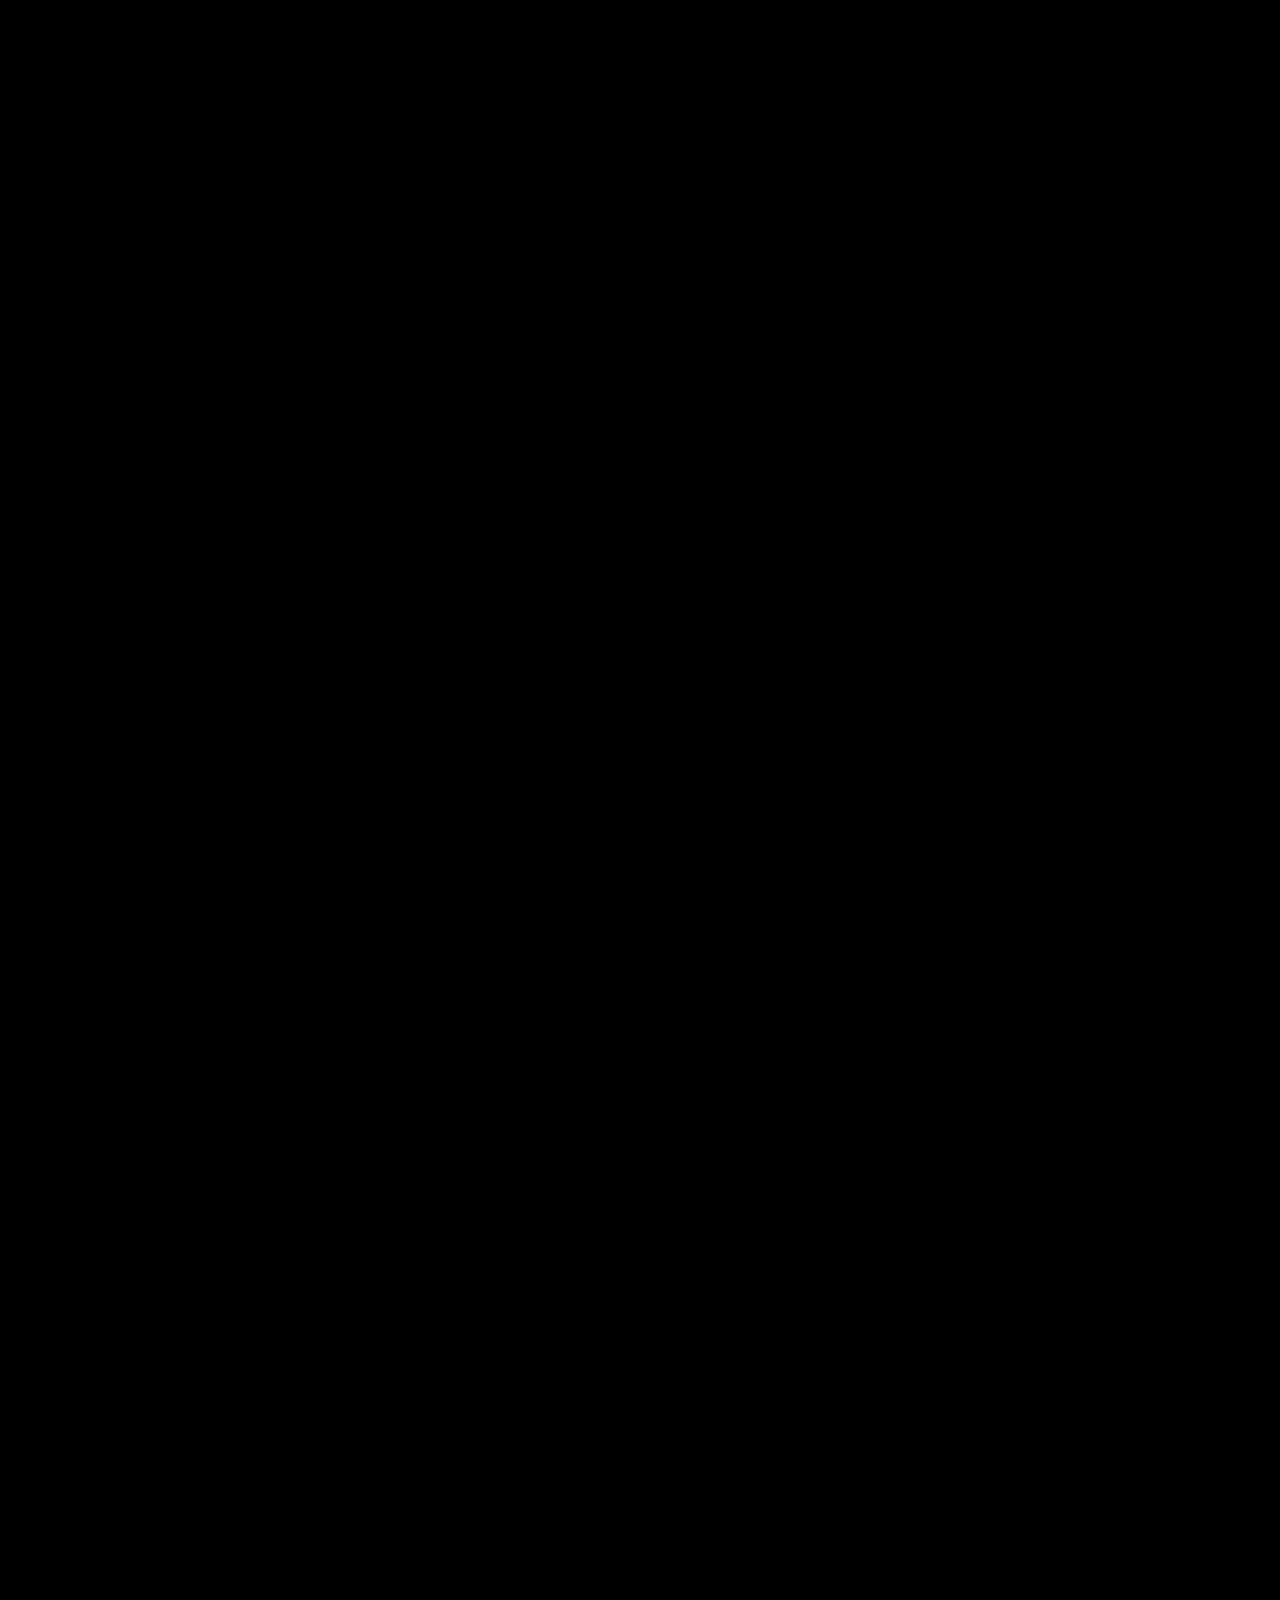
==== commit 8d8ff97c: "added new UI" ====
--- a/index.html
+++ b/index.html
@@ -24,7 +24,6 @@
                 <span class="letter">x</span>
                 <span class="letter">l</span>
                 <span class="letter">r</span>
-                <span class="letter">™</span>
             </span>
 
         </div>
@@ -41,8 +40,7 @@
         <!-- Top Navigation Bar -->
         <nav class="top-bar" id="top-bar">
             <div class="logo">
-                <img src="src/assets/images/logo.svg" alt="anmxlr Logo" class="logo-icon">
-                <span>anmxlr ™</span>
+                <span>anmxlr</span>
             </div>
             <div class="nav-tabs">
                 <a href="#" class="nav-tab">Home</a>
@@ -91,12 +89,14 @@
 
         <!-- Hero Section -->
         <section class="hero">
-            <h1 class="hero-title">make something <span class="change-wrapper"><span class="word-strike">people
-                        want<span class="strike-half strike-top">people want</span><span
-                            class="strike-half strike-bottom">people want</span></span><span class="word-pop"><span
-                            class="typewriter-text"></span><span class="typewriter-cursor"></span></span></span></h1>
+            <h1 class="hero-title"><span class="hero-title-intro"> </span><span
+                    class="change-wrapper"><span class="word-strike">make something people
+                        want<span class="strike-half strike-top">make something people want</span><span
+                            class="strike-half strike-bottom">make something people want</span></span><span
+                        class="word-pop"><span class="typewriter-text"></span><span
+                            class="typewriter-cursor"></span></span></span></h1>
             <p class="hero-easter">that people want</p>
-            <p class="hero-subtitle">Building things on the internet.</p>
+            <p class="hero-subtitle">Building cool things on the internet.</p>
         </section>
 
         <!-- About Section -->
@@ -105,7 +105,7 @@
             <div class="about-grid">
                 <div class="about-copy">
                     <h2 class="about-title">I build sharp, fast, slightly unusual things for the web.</h2>
-                    <p class="about-text">I am Anmol Raj, an IIT Bombay student exploring the space between AI, product
+                    <p class="about-text">I am Anmol Raj, a student at IIT Bombay exploring the space between AI, product
                         engineering, and interfaces that feel alive. I like systems that are practical first, memorable
                         second, and secretly playful when someone pays attention.</p>
                     <div class="about-actions">
@@ -126,11 +126,12 @@
                     <div class="lab-scroll-text" aria-label="Skills">
                         <div class="lab-scroll-text-viewport">
                             <div class="lab-scroll-text-track" id="lab-scroll-text-track">
-                                <span class="lab-scroll-text-item is-active">product design</span>
-                                <span class="lab-scroll-text-item">creative thinking</span>
-                                <span class="lab-scroll-text-item">UI/UX webdev</span>
+                                <span class="lab-scroll-text-item is-active">Product Thinking</span>
+                                <span class="lab-scroll-text-item">Agentic AI</span>
+                                <span class="lab-scroll-text-item">UI/UX</span>
                                 <span class="lab-scroll-text-item">coding</span>
-                                <span class="lab-scroll-text-item">AI and automation</span>
+                                <span class="lab-scroll-text-item">Design Thinking</span>
+                                <span class="lab-scroll-text-item">Problem Solving</span>
                             </div>
                         </div>
                     </div>
@@ -173,7 +174,7 @@
                     </div>
                     <div class="projects-stack-spacer" id="projects-stack-spacer" aria-hidden="true"></div>
                 </div>
-                <div class="projects-stack-progress" aria-hidden="true"><span></span></div>
+                <div class="projects-stack-progress" aria-label="Project carousel progress"><span></span></div>
 
             </section>
         </div>
@@ -187,7 +188,6 @@
             <div class="education-timeline">
 
                 <div class="timeline-item">
-                    <div class="timeline-dot"></div>
                     <div class="timeline-content">
                         <div class="timeline-logo">
                             <a href="https://www.iitb.ac.in/">
@@ -204,7 +204,8 @@
                             <p class="timeline-desc">Minor in Artificial Intelligence and Data Science.</p>
                             <p class="timeline-desc">Major in Mechanical Engineering</p>
                             <div class="timeline-tags">
-                                <span>AI + DS</span>
+                                <span>Artificial Intelligence</span>
+                                <span>Data Science</span>
                                 <span>Mechanical Systems</span>
                                 <span>Product Engineering</span>
                             </div>
@@ -224,7 +225,6 @@
             <div class="experience-timeline">
 
                 <div class="timeline-item">
-                    <div class="timeline-dot"></div>
                     <div class="timeline-content">
                         <div class="timeline-logo">
                             <img src="src/assets/images/companies/tuneix-logo.png" alt="Tuneix logo"
@@ -240,16 +240,15 @@
                                 recommendation engine leveraging Machine Learning, Reinforcement Learning, and
                                 behavioral analytics to deliver hyper-personalized .</p>
                             <div class="timeline-tags">
-                                <span>Performance</span>
-                                <span>Responsive UI</span>
-                                <span>Data Viz</span>
+                                <span>User Behaviour</span>
+                                <span>Machine Learning</span>
+                                <span>UI/UX</span>
                             </div>
                         </div>
                     </div>
                 </div>
 
                 <div class="timeline-item">
-                    <div class="timeline-dot"></div>
                     <div class="timeline-content">
                         <div class="timeline-logo">
                             <img src="src/assets/images/companies/logo.png" alt="Niryat Setu logo" class="company-logo">
@@ -260,20 +259,19 @@
                                 <span class="timeline-period">June 2026 - Present</span>
                             </div>
                             <h4 class="timeline-institution">Niryat Setu</h4>
-                            <p class="timeline-desc">Collaborated on building college-wide applications, setting up REST
-                                APIs, and maintaining codebase standards. Participated in organizing hackathons and
-                                technical bootcamps for student community.</p>
+                            <p class="timeline-desc">Built end-to-end AI solutions that transformed trade and logistics operations, combining LLMs, RAG, voice AI, and automation into seamless user experiences. Delivered intelligent assistants for document generation, document analysis, shipment management, and autonomous logistics calls, while modernizing the company's website with an improved UI/UX.</p>
                             <div class="timeline-tags">
-                                <span>REST APIs</span>
-                                <span>Developer Community</span>
-                                <span>Hackathons</span>
+                                <span>React.js</span>
+                                <span>SQL</span>
+                                <span>Agentic AI</span>
+                                <span>Workflow Automation</span>
+                                <span>Voice Agent</span>
                             </div>
                         </div>
                     </div>
                 </div>
 
                 <div class="timeline-item">
-                    <div class="timeline-dot"></div>
                     <div class="timeline-content">
                         <div class="timeline-logo">
                             <img src="src/assets/images/companies/tr_logo_updated.svg" alt="Tuneix logo"
@@ -281,17 +279,17 @@
                         </div>
                         <div class="timeline-info">
                             <div class="timeline-header">
-                                <h3 class="timeline-degree">AI and Product Strategy Intern</h3>
+                                <h3 class="timeline-degree">Product Strategy Intern</h3>
                                 <span class="timeline-period">June 2026 - Present</span>
                             </div>
                             <h4 class="timeline-institution">Trade Reboot</h4>
-                            <p class="timeline-desc">Led the development of an AI-powered context-aware music
-                                recommendation engine leveraging Machine Learning, Reinforcement Learning, and
-                                behavioral analytics to deliver hyper-personalized .</p>
+                            <p class="timeline-desc">Partnered with customers to uncover pain points and shape product strategy, introducing new features and AI-driven automations that reduced manual effort. Defined the roadmap for future products focused on simplifying import/export operations, trade documentation, and shipment tracking.
+</p>
                             <div class="timeline-tags">
-                                <span>Performance</span>
-                                <span>Responsive UI</span>
-                                <span>Data Viz</span>
+                                <span>AI</span>
+                                <span>Creative Thinking</span>
+                                <span>User Research</span>
+                                <span>Cross-functional Collaboration</span>
                             </div>
                         </div>
                     </div>
@@ -368,20 +366,7 @@
                     </div>
                     <p class="footer-copyright">© 2026 Anmol Raj. All rights reserved.</p>
                 </div>
-                <div class="footer-right">
-                    <span class="footer-heading">contact</span>
-                    <button class="footer-contact-lock" type="button" id="footer-contact-lock">Unlock mobile
-                        number</button>
-                    <div class="phone-puzzle" id="phone-puzzle" aria-hidden="true">
-                        <label for="phone-puzzle-input">Unlock: What is the probability of rolling a sum of 7 when
-                            rolling two fair 6-sided dice? (upto to decimal places.)</label>
-                        <div class="phone-puzzle-row">
-                            <input id="phone-puzzle-input" inputmode="numeric" autocomplete="off">
-                            <button type="button" id="phone-puzzle-submit">Unlock</button>
-                        </div>
-                        <p class="phone-puzzle-result" id="phone-puzzle-result">use your brain.</p>
-                    </div>
-                </div>
+                <div class="footer-right"></div>
             </div>
         </footer>
 
@@ -495,4 +480,4 @@
     <script src="src/main.js"></script>
 </body>
 
-</html>+</html>
--- a/src/style.css
+++ b/src/style.css
@@ -588,6 +588,7 @@
 }
 
 .hero-title {
+  width: 100%;
   font-size: clamp(2.5rem, 8vw, 6rem);
   font-weight: 900;
   letter-spacing: -0.04em;
@@ -660,6 +661,14 @@
 
 
 /* ── Hero Title Word Cut & Pop Animation ─────────── */
+.hero-title-intro[hidden] {
+  display: none;
+}
+
+.hero-title.rewriting {
+  text-align: center;
+}
+
 .change-wrapper {
   position: relative;
   display: inline-block;
@@ -668,6 +677,11 @@
   overflow: visible;
   transition: width 0.6s cubic-bezier(0.76, 0, 0.24, 1);
   text-align: left;
+}
+
+.hero-title.rewriting .change-wrapper {
+  font-size: var(--rewrite-font-size, 1em);
+  max-width: 100%;
 }
 
 .word-strike {
@@ -703,6 +717,10 @@
   opacity: 0;
 }
 
+.hero-title.rewriting .word-strike {
+  opacity: 0;
+}
+
 .strike-half {
   position: absolute;
   inset: 0;
@@ -733,31 +751,52 @@
 .word-pop {
   position: absolute;
   left: 0;
-  bottom: 0;
-  display: inline-flex;
-  align-items: center;
+  top: 0;
   white-space: nowrap;
   color: #ffffff;
   opacity: 0;
   transition: opacity 0.3s ease;
-}
-
-.change-wrapper.pop .word-pop {
-  opacity: 1;
-}
-
-/* Cool glowing cursor for typewriter */
+  z-index: 3;
+}
+
+.typewriter-text {
+  display: inline-block;
+}
+
 .typewriter-cursor {
-  display: inline-block;
+  position: absolute;
+  left: calc(var(--typewriter-width, 0px) + 4px);
+  top: 0;
   width: 4px;
   height: 1.15em;
   background-color: #ffffff;
-  margin-left: 4px;
-  vertical-align: middle;
+  opacity: 0;
   animation: blinkCursor 0.8s steps(2, start) infinite;
   box-shadow: 0 0 10px rgba(255, 255, 255, 0.8);
-}
-
+  z-index: 4;
+}
+
+.change-wrapper::after {
+  display: none;
+  content: '';
+  position: absolute;
+  left: calc(var(--typewriter-width, 0px) + 4px);
+  top: 0;
+  width: 4px;
+  height: 1.15em;
+  background-color: #ffffff;
+  opacity: 0;
+  animation: blinkCursor 0.8s steps(2, start) infinite;
+  box-shadow: 0 0 10px rgba(255, 255, 255, 0.8);
+  z-index: 4;
+}
+
+.change-wrapper.pop .word-pop,
+.change-wrapper.pop .typewriter-cursor {
+  opacity: 1;
+}
+
+/* Cool glowing cursor for typewriter */
 @keyframes blinkCursor {
 
   0%,
@@ -1351,13 +1390,12 @@
   outline: none;
 }
 
-/* Horizontal swipe-scrolling style for mobile screens */
 @media (max-width: 768px) {
   .projects-section {
     min-height: auto;
     height: auto;
-    padding: 6.5rem 1.25rem 4.5rem;
-    align-items: stretch;
+    padding: 5rem 1.25rem;
+    align-items: center;
   }
 
   .projects-heading {
@@ -1371,42 +1409,33 @@
   }
 
   .projects-stack-scroller {
+    width: min(100%, 340px);
+    height: 560px;
+    min-height: 520px;
+    overflow: visible;
+    padding: 0;
+    perspective: 1000px;
+    touch-action: pan-y;
+    cursor: grab;
+  }
+
+  .projects-stack-scroller.is-swiping {
+    cursor: grabbing;
+  }
+
+  .projects-stack {
+    position: relative;
+    display: block;
     width: 100%;
-    height: auto;
-    min-height: auto;
-    overflow-x: auto;
-    overflow-y: hidden;
-    scroll-snap-type: x mandatory;
-    scrollbar-width: none;
-    -webkit-overflow-scrolling: touch;
-    padding: 10px calc(50% - 145px) 25px;
-    perspective: 1000px;
-  }
-
-  .projects-stack-scroller::-webkit-scrollbar {
-    display: none;
-  }
-
-  .projects-stack {
-    display: flex;
-    flex-direction: row;
-    gap: 20px;
-    width: max-content;
-    position: relative;
+    height: 100%;
     transform-style: preserve-3d;
   }
 
   .stack-slot {
-    position: relative !important;
-    inset: auto !important;
-    flex-shrink: 0;
-    width: 290px;
-    height: 400px;
-    scroll-snap-align: center;
-    opacity: 1;
-    transform: none;
-    filter: none;
-    pointer-events: auto;
+    position: absolute !important;
+    inset: 0 !important;
+    width: 100%;
+    height: 100%;
   }
 
   .projects-stack-spacer {
@@ -1497,8 +1526,10 @@
 }
 
 .stack-slot.active .project-card {
+  background: rgb(10, 10, 10);
   border-color: rgba(255, 255, 255, 0.12);
   box-shadow: 0 24px 60px rgba(0, 0, 0, 0.75), 0 0 0 1px rgba(255, 255, 255, 0.04);
+  opacity: 1;
 }
 
 .stack-slot.active {
@@ -1871,141 +1902,281 @@
   color: #000000;
 }
 
-.status-card {
-  position: relative;
-  min-height: 380px;
-  padding: 2rem;
-  border: 1px solid rgba(255, 255, 255, 0.08);
-  border-radius: 24px;
-  background: rgba(10, 10, 10, 0.6);
-  backdrop-filter: blur(20px);
-  -webkit-backdrop-filter: blur(20px);
+.signal-panel {
+  position: relative;
+  min-height: 420px;
+  padding: 1.5rem;
+  border: 1px solid rgba(255, 255, 255, 0.09);
+  border-radius: 20px;
+  background:
+    linear-gradient(165deg, rgba(255, 255, 255, 0.045) 0%, transparent 42%),
+    rgba(6, 6, 6, 0.88);
   overflow: hidden;
-  transition: all 0.4s cubic-bezier(0.22, 1, 0.36, 1);
-}
-
-.status-card:hover {
-  border-color: rgba(255, 255, 255, 0.15);
-  transform: translateY(-4px);
-  box-shadow: 0 20px 60px rgba(0, 0, 0, 0.4);
-}
-
-.status-card-glow {
+  transform-style: preserve-3d;
+  transition: transform 0.45s cubic-bezier(0.22, 1, 0.36, 1), border-color 0.45s ease, box-shadow 0.45s ease;
+  box-shadow: inset 0 1px 0 rgba(255, 255, 255, 0.06);
+}
+
+.signal-panel::before {
+  content: '';
   position: absolute;
-  top: -50%;
-  left: -50%;
-  width: 200%;
-  height: 200%;
-  background: radial-gradient(circle at 30% 30%, rgba(255, 255, 255, 0.03) 0%, transparent 50%);
+  top: 0;
+  left: 10%;
+  right: 10%;
+  height: 1px;
+  background: linear-gradient(90deg, transparent, rgba(255, 255, 255, 0.22), transparent);
   pointer-events: none;
+}
+
+.signal-panel:hover {
+  border-color: rgba(255, 255, 255, 0.16);
+  box-shadow:
+    inset 0 1px 0 rgba(255, 255, 255, 0.08),
+    0 28px 70px rgba(0, 0, 0, 0.55);
+}
+
+.signal-ambient {
+  position: absolute;
+  inset: 0;
+  background: radial-gradient(circle 140px at 50% 40%, rgba(255, 255, 255, 0.09), transparent 68%);
   opacity: 0;
   transition: opacity 0.5s ease;
-}
-
-.status-card:hover .status-card-glow {
+  pointer-events: none;
+}
+
+.signal-panel:hover .signal-ambient {
   opacity: 1;
 }
 
-.status-card-inner {
+.signal-panel-inner {
   position: relative;
   z-index: 1;
   display: flex;
   flex-direction: column;
-  gap: 2rem;
   height: 100%;
-}
-
-.status-card-header {
-  display: flex;
-  align-items: center;
-  gap: 1.25rem;
-  padding-bottom: 1.5rem;
-  border-bottom: 1px solid rgba(255, 255, 255, 0.06);
-}
-
-.status-avatar {
-  position: relative;
-  width: 64px;
-  height: 64px;
-  border-radius: 16px;
-  background: rgba(255, 255, 255, 0.05);
-  display: flex;
-  align-items: center;
-  justify-content: center;
-  overflow: hidden;
-}
-
-.status-avatar-img {
-  width: 36px;
-  height: 36px;
-  object-fit: contain;
-  filter: invert(1);
-}
-
-.status-info {
+  min-height: 390px;
+}
+
+.signal-panel-header {
+  display: flex;
+  justify-content: space-between;
+  align-items: flex-start;
+  gap: 1rem;
+}
+
+.signal-panel-title {
   display: flex;
   flex-direction: column;
-  gap: 4px;
-}
-
-.status-name {
-  font-size: 1rem;
+  gap: 5px;
+}
+
+.signal-brand {
+  font-size: 0.82rem;
+  font-weight: 800;
+  letter-spacing: 0.2em;
+  text-transform: uppercase;
+  color: #ffffff;
+}
+
+.signal-sub {
+  font-size: 0.62rem;
+  font-weight: 600;
+  letter-spacing: 0.16em;
+  text-transform: uppercase;
+  color: rgba(255, 255, 255, 0.34);
+}
+
+.signal-status {
+  display: inline-flex;
+  align-items: center;
+  gap: 8px;
+  position: relative;
+  padding-top: 2px;
+  font-size: 0.62rem;
   font-weight: 700;
-  letter-spacing: -0.02em;
-  color: #ffffff;
-}
-
-.status-role {
-  font-size: 0.7rem;
-  font-weight: 500;
-  color: rgba(255, 255, 255, 0.5);
-  letter-spacing: 0.01em;
-}
-
-.status-metrics {
-  display: flex;
-  justify-content: center;
-  align-items: center;
-}
-
-.hero-animated-container {
-  position: relative;
+  letter-spacing: 0.18em;
+  text-transform: uppercase;
+  color: rgba(255, 255, 255, 0.72);
+}
+
+.signal-status-dot {
+  display: block;
+  width: 5px;
+  height: 5px;
+  border-radius: 50%;
+  background: #ffffff;
+  box-shadow: 0 0 10px rgba(255, 255, 255, 0.45);
+  animation: signalStatusBreath 3.2s ease-in-out infinite;
+}
+
+@keyframes signalStatusBreath {
+
+  0%,
+  100% {
+    opacity: 0.45;
+    transform: scale(0.9);
+  }
+
+  50% {
+    opacity: 1;
+    transform: scale(1);
+  }
+}
+
+.signal-status::after {
+  content: '';
+  position: absolute;
+  left: 0;
+  bottom: -6px;
   width: 100%;
-  max-width: 280px;
+  height: 1px;
+  background: rgba(255, 255, 255, 0.35);
+  transform: scaleX(0.35);
+  transform-origin: left center;
+  transition: transform 0.5s cubic-bezier(0.22, 1, 0.36, 1);
+}
+
+.signal-panel:hover .signal-status::after {
+  transform: scaleX(1);
+}
+
+.signal-dial {
+  position: relative;
+  width: min(100%, 240px);
+  margin: 2rem auto 1.75rem;
   aspect-ratio: 1;
-  display: flex;
-  align-items: center;
-  justify-content: center;
-}
-
-.hero-animated-image {
+  display: grid;
+  place-items: center;
+}
+
+.signal-dial-svg {
   width: 100%;
   height: 100%;
-  object-fit: contain;
-  border-radius: 16px;
-  transition: transform 0.4s cubic-bezier(0.22, 1, 0.36, 1), filter 0.4s cubic-bezier(0.22, 1, 0.36, 1);
-}
-
-.hero-animated-image:hover {
-  transform: scale(1.05);
-  filter: drop-shadow(0 0 30px rgba(255, 255, 255, 0.15));
-}
-
-.status-tagline {
+}
+
+.signal-dial-inner {
+  stroke: rgba(255, 255, 255, 0.04);
+  stroke-width: 1;
+}
+
+.signal-dial-track {
+  stroke: rgba(255, 255, 255, 0.09);
+  stroke-width: 1;
+  stroke-dasharray: 367 490;
+  stroke-linecap: round;
+}
+
+.signal-dial-fill {
+  stroke: #ffffff;
+  stroke-width: 1.5;
+  stroke-dasharray: 367 490;
+  stroke-dashoffset: 367;
+  stroke-linecap: round;
+  transition: stroke-dashoffset 1.4s cubic-bezier(0.22, 1, 0.36, 1);
+}
+
+.signal-dial-ticks line {
+  stroke: rgba(255, 255, 255, 0.18);
+  stroke-width: 1;
+  stroke-linecap: round;
+}
+
+.signal-dial-core {
+  position: absolute;
+  inset: 0;
+  display: flex;
+  flex-direction: column;
+  align-items: center;
+  justify-content: center;
+  gap: 6px;
+  text-align: center;
+  padding-top: 8px;
+}
+
+.signal-dial-value {
+  font-size: clamp(2.6rem, 9vw, 3.6rem);
+  font-weight: 300;
+  letter-spacing: -0.03em;
+}
+
+.signal-metrics {
+  display: grid;
+  grid-template-columns: 1fr 1fr;
+  gap: 1.5rem;
+  align-items: stretch;
+  position: relative;
   margin-top: auto;
-  padding: 1.25rem;
-  border-radius: 16px;
-  background: linear-gradient(135deg, rgba(255, 255, 255, 0.03) 0%, rgba(255, 255, 255, 0.01) 100%);
-  border: 1px solid rgba(255, 255, 255, 0.05);
-  text-align: center;
-}
-
-.tagline-text {
-  font-size: 0.85rem;
-  font-weight: 500;
-  letter-spacing: 0.02em;
-  color: rgba(255, 255, 255, 0.7);
-  font-style: italic;
+  padding-top: 1.5rem;
+  border-top: 1px solid rgba(255, 255, 255, 0.07);
+}
+
+.signal-metrics::before {
+  content: '';
+  position: absolute;
+  left: 50%;
+  top: 1.5rem;
+  bottom: 0;
+  width: 1px;
+  transform: translateX(-50%);
+  background: linear-gradient(180deg, transparent, rgba(255, 255, 255, 0.14), transparent);
+}
+
+.signal-metric {
+  display: flex;
+  flex-direction: column;
+  gap: 8px;
+  padding: 0 1rem;
+}
+
+.signal-metric:first-child {
+  padding-left: 0;
+}
+
+.signal-metric:last-child {
+  padding-right: 0;
+  text-align: right;
+}
+
+.signal-metric .readout-value {
+  font-size: clamp(1.5rem, 5vw, 2rem);
+  font-weight: 300;
+  letter-spacing: -0.03em;
+}
+
+.readout-value {
+  font-weight: 300;
+  line-height: 1;
+  letter-spacing: -0.03em;
+  color: #ffffff;
+  font-variant-numeric: tabular-nums;
+}
+
+.readout-label {
+  font-size: 0.58rem;
+  font-weight: 600;
+  letter-spacing: 0.14em;
+  text-transform: uppercase;
+  color: rgba(255, 255, 255, 0.36);
+}
+
+.signal-foot {
+  display: flex;
+  justify-content: space-between;
+  align-items: center;
+  gap: 1rem;
+  margin-top: 1.35rem;
+  padding-top: 1rem;
+  border-top: 1px solid rgba(255, 255, 255, 0.05);
+  font-size: 0.58rem;
+  font-weight: 600;
+  letter-spacing: 0.12em;
+  text-transform: uppercase;
+  color: rgba(255, 255, 255, 0.3);
+}
+
+.signal-foot-time {
+  font-variant-numeric: tabular-nums;
+  color: rgba(255, 255, 255, 0.48);
 }
 
 /* Lab scroll track */
@@ -2077,18 +2248,6 @@
 }
 
 .lab-scroll-text-item.is-active {
-  ::selection {
-    background: #ffffff;
-    color: #000000;
-  }
-  ::-webkit-selection {
-    background: #ffffff;
-    color: #000000;
-  }
-  ::-moz-selection {
-    background: #ffffff;
-    color: #000000;
-  }
   opacity: 1;
   visibility: visible;
 }
@@ -2212,15 +2371,14 @@
 .education-timeline,
 .experience-timeline {
   position: relative;
-  max-width: 920px;
+  max-width: 980px;
   margin-left: auto;
-  padding-left: 2.4rem;
-  border-left: 1px solid rgba(255, 255, 255, 0.08);
+  padding-left: clamp(1.8rem, 5vw, 5.5rem);
 }
 
 .timeline-item {
   position: relative;
-  margin-bottom: 2rem;
+  margin-bottom: clamp(2.5rem, 6vw, 5.5rem);
 }
 
 .timeline-item:last-child {
@@ -2229,77 +2387,64 @@
 
 .timeline-dot {
   position: absolute;
-  left: calc(-2.4rem - 7px);
-  top: 28px;
-  width: 13px;
-  height: 13px;
+  left: 0;
+  top: 0.72rem;
+  width: 9px;
+  height: 9px;
   border-radius: 50%;
-  background: #000000;
-  border: 1px solid #000;
+  background: #ffffff;
+  border: 0;
   outline: 1px solid rgba(255, 255, 255, 0.24);
+  outline-offset: 7px;
   transition: background-color 0.4s ease, transform 0.4s cubic-bezier(0.22, 1, 0.36, 1), box-shadow 0.4s ease;
   z-index: 2;
 }
 
+.timeline-dot::before {
+  content: '';
+  position: absolute;
+  left: 4px;
+  top: 18px;
+  width: 1px;
+  height: calc(100% + clamp(2.5rem, 6vw, 5.5rem));
+  background: linear-gradient(to bottom, rgba(255, 255, 255, 0.22), transparent);
+  pointer-events: none;
+}
+
+.timeline-item:last-child .timeline-dot::before {
+  display: none;
+}
+
 .timeline-item:hover .timeline-dot {
   background: #ffffff;
-  transform: scale(1.4);
+  transform: scale(1.2);
   box-shadow: 0 0 10px rgba(255, 255, 255, 0.8);
 }
 
 .timeline-content {
   position: relative;
-  background:
-    linear-gradient(135deg, rgba(255, 255, 255, 0.06), rgba(255, 255, 255, 0.012)),
-    rgba(10, 10, 10, 0.72);
-  border: 1px solid rgba(255, 255, 255, 0.07);
-  border-radius: 8px;
-  padding: clamp(1.35rem, 3vw, 2rem);
-  backdrop-filter: blur(10px);
-  -webkit-backdrop-filter: blur(10px);
-  transition: transform 0.4s cubic-bezier(0.22, 1, 0.36, 1),
-    border-color 0.4s cubic-bezier(0.22, 1, 0.36, 1),
-    box-shadow 0.4s cubic-bezier(0.22, 1, 0.36, 1);
-  display: flex;
-  gap: 1.5rem;
+  padding: 0 0 clamp(1.4rem, 3vw, 2rem);
+  border-bottom: 1px solid rgba(255, 255, 255, 0.08);
+  transition: transform 0.4s cubic-bezier(0.22, 1, 0.36, 1), border-color 0.4s ease;
+  display: grid;
+  grid-template-columns: minmax(72px, 0.18fr) minmax(0, 1fr);
+  gap: clamp(1.2rem, 4vw, 3.5rem);
   align-items: flex-start;
-  overflow: hidden;
-}
-
-.timeline-content::after {
-  content: '';
-  position: absolute;
-  inset: 0;
-  background-image:
-    linear-gradient(90deg, transparent, rgba(255, 255, 255, 0.06), transparent);
-  transform: translateX(-100%);
-  opacity: 0;
-  transition: transform 0.6s ease, opacity 0.6s ease;
-  pointer-events: none;
-}
-
-.timeline-item:hover .timeline-content::after {
-  transform: translateX(100%);
-  opacity: 1;
 }
 
 .timeline-logo {
   flex-shrink: 0;
-  width: clamp(100px, 9vw, 96px);
-  height: clamp(100px, 9vw, 96px);
+  width: clamp(68px, 8vw, 92px);
+  height: clamp(68px, 8vw, 92px);
   display: flex;
   align-items: center;
   justify-content: center;
-  align-self: stretch;
-  min-height: clamp(100px, 9vw, 96px);
-  background: rgba(255, 255, 255, 0.025);
-  border: 1px solid rgba(255, 255, 255, 0.08);
-  border-radius: 8px;
-  padding: 0.7rem;
-  transition: background-color 0.35s cubic-bezier(0.22, 1, 0.36, 1),
-    border-color 0.35s cubic-bezier(0.22, 1, 0.36, 1),
-    box-shadow 0.35s cubic-bezier(0.22, 1, 0.36, 1),
-    transform 0.35s cubic-bezier(0.22, 1, 0.36, 1);
+  align-self: start;
+  min-height: clamp(68px, 8vw, 92px);
+  padding: 0;
+  opacity: 0.62;
+  mix-blend-mode: screen;
+  transition: opacity 0.35s ease, transform 0.35s cubic-bezier(0.22, 1, 0.36, 1), filter 0.35s ease;
 }
 
 .timeline-logo a {
@@ -2315,9 +2460,6 @@
   display: flex;
   align-items: center;
   justify-content: center;
-  background: rgba(255, 255, 255, 0.02);
-  border: 1px solid rgba(255, 255, 255, 0.08);
-  border-radius: 14px;
   color: rgba(255, 255, 255, 0.5);
   transition: all 0.35s cubic-bezier(0.22, 1, 0.36, 1);
 }
@@ -2327,10 +2469,9 @@
 }
 
 .timeline-item:hover .timeline-logo {
-  background: rgba(255, 255, 255, 0.055);
-  border-color: rgba(255, 255, 255, 0.2);
-  box-shadow: 0 0 15px rgba(255, 255, 255, 0.05);
-  transform: translateY(-2px);
+  opacity: 1;
+  transform: translateX(-4px);
+  filter: brightness(1.22);
 }
 
 .company-logo,
@@ -2357,10 +2498,8 @@
 }
 
 .timeline-item:hover .timeline-content {
-  transform: translateX(8px);
-  border-color: rgba(255, 255, 255, 0.15);
-  box-shadow: 0 20px 40px rgba(0, 0, 0, 0.9),
-    0 0 25px rgba(255, 255, 255, 0.02);
+  transform: translateX(10px);
+  border-color: rgba(255, 255, 255, 0.22);
 }
 
 .timeline-header {
@@ -2373,42 +2512,39 @@
 }
 
 .timeline-degree {
-  font-size: 1.25rem;
-  font-weight: 700;
-  color: #ffffff;
-  letter-spacing: -0.02em;
+  font-size: clamp(1.45rem, 3vw, 2.35rem);
+  font-weight: 850;
+  color: #ffffff;
+  letter-spacing: -0.04em;
+  line-height: 1;
 }
 
 .timeline-period {
-  font-size: 0.65rem;
-  font-weight: 600;
+  font-size: 0.68rem;
+  font-weight: 800;
   text-transform: uppercase;
-  letter-spacing: 0.05em;
-  padding: 4px 8px;
-  background: rgba(255, 255, 255, 0.03);
-  border: 1px solid rgba(255, 255, 255, 0.05);
-  border-radius: 4px;
+  letter-spacing: 0.08em;
+  padding-top: 0.28rem;
+  color: rgba(255, 255, 255, 0.42);
+  transition: color 0.3s ease;
+}
+
+.timeline-item:hover .timeline-period {
+  color: #ffffff;
+}
+
+.timeline-institution {
+  font-size: clamp(0.95rem, 1.5vw, 1.08rem);
+  font-weight: 650;
+  color: rgba(255, 255, 255, 0.78);
+  margin-bottom: 1rem;
+}
+
+.timeline-desc {
+  max-width: 720px;
+  font-size: clamp(0.95rem, 1.6vw, 1.08rem);
+  line-height: 1.72;
   color: rgba(255, 255, 255, 0.5);
-  transition: all 0.3s ease;
-}
-
-.timeline-item:hover .timeline-period {
-  background: rgba(255, 255, 255, 0.06);
-  border-color: rgba(255, 255, 255, 0.1);
-  color: #ffffff;
-}
-
-.timeline-institution {
-  font-size: 0.9rem;
-  font-weight: 500;
-  color: rgba(255, 255, 255, 0.7);
-  margin-bottom: 0.75rem;
-}
-
-.timeline-desc {
-  font-size: 0.88rem;
-  line-height: 1.6;
-  color: rgba(255, 255, 255, 0.45);
 }
 
 .timeline-tags {
@@ -2419,22 +2555,19 @@
 }
 
 .timeline-tags span {
-  padding: 6px 9px;
-  border: 1px solid rgba(255, 255, 255, 0.07);
-  border-radius: 999px;
-  background: rgba(255, 255, 255, 0.03);
+  padding: 0 0 0.35rem;
+  border-bottom: 1px solid rgba(255, 255, 255, 0.14);
   color: rgba(255, 255, 255, 0.48);
-  font-size: 0.68rem;
+  font-size: 0.7rem;
   font-weight: 800;
-  letter-spacing: 0.06em;
+  letter-spacing: 0.08em;
   text-transform: uppercase;
-  transition: color 0.25s ease, border-color 0.25s ease, background-color 0.25s ease;
+  transition: color 0.25s ease, border-color 0.25s ease;
 }
 
 .timeline-item:hover .timeline-tags span {
   color: #ffffff;
-  border-color: rgba(255, 255, 255, 0.16);
-  background: rgba(255, 255, 255, 0.055);
+  border-color: rgba(255, 255, 255, 0.5);
 }
 
 /* ── Responsive ──────────────────────────────────── */
@@ -2487,6 +2620,19 @@
     padding: 4.5rem 1.25rem;
   }
 
+  .lab-scroll-track .lab-section {
+    position: sticky;
+    top: 0;
+    min-height: 100svh;
+    display: flex;
+    align-items: center;
+  }
+
+  .lab-section {
+    padding-top: 5.25rem;
+    padding-bottom: 3rem;
+  }
+
   .about-grid {
     grid-template-columns: 1fr;
   }
@@ -2498,44 +2644,23 @@
     line-height: 1.05;
   }
 
-
-  .status-card {
-    min-height: 340px;
-    padding: 1.5rem;
-  }
-
-  .status-card-header {
-    gap: 1rem;
-  }
-
-  .status-avatar {
-    width: 56px;
-    height: 56px;
-  }
-
-  .status-avatar-img {
-    width: 32px;
-    height: 32px;
-  }
-
-  .status-name {
-    font-size: 1.1rem;
-  }
-
-  .status-role {
-    font-size: 0.75rem;
-  }
-
-  .hero-animated-container {
-    max-width: 220px;
-  }
-
-  .status-tagline {
-    padding: 1rem;
-  }
-
-  .tagline-text {
-    font-size: 0.8rem;
+  .lab-scroll-text-viewport {
+    min-height: 1.2em;
+    overflow: hidden;
+  }
+
+  .signal-panel {
+    min-height: 380px;
+    padding: 1.25rem;
+  }
+
+  .signal-panel-inner {
+    min-height: 350px;
+  }
+
+  .signal-dial {
+    width: min(100%, 200px);
+    margin-top: 1.5rem;
   }
 
   .lab-console-text {
@@ -2544,13 +2669,13 @@
 
   .education-timeline,
   .experience-timeline {
-    padding-left: 1.15rem;
+    padding-left: 1.4rem;
     margin-left: 0;
   }
 
   .timeline-dot {
-    left: calc(-1.15rem - 5px);
-    top: 24px;
+    left: 0;
+    top: 0.5rem;
   }
 
   .timeline-header {
@@ -2560,17 +2685,17 @@
   }
 
   .timeline-content {
+    grid-template-columns: 52px minmax(0, 1fr);
     gap: 1rem;
-    padding: 1rem;
+    padding: 0 0 1.65rem;
     align-items: flex-start;
   }
 
   .timeline-logo {
-    width: 64px;
-    height: 64px;
-    min-height: 64px;
+    width: 52px;
+    height: 52px;
+    min-height: 52px;
     align-self: flex-start;
-    padding: 0.55rem;
   }
 
   .company-logo {
@@ -2579,7 +2704,7 @@
   }
 
   .timeline-degree {
-    font-size: 1.08rem;
+    font-size: clamp(1.22rem, 7vw, 1.65rem);
   }
 
   .projects-stack-scene {
@@ -2607,13 +2732,17 @@
 
   .projects-section {
     min-height: auto;
+    height: auto;
     padding: 5rem 1.25rem;
+    align-items: center;
   }
 
   .projects-stack-scroller {
-    width: 100%;
+    width: min(100%, 340px);
     height: 560px;
     min-height: 520px;
+    overflow: visible;
+    touch-action: pan-y;
   }
 }
 
@@ -3210,4 +3339,4 @@
   font-size: 1.1rem;
   font-weight: 700;
   letter-spacing: 0.02em;
-}+}
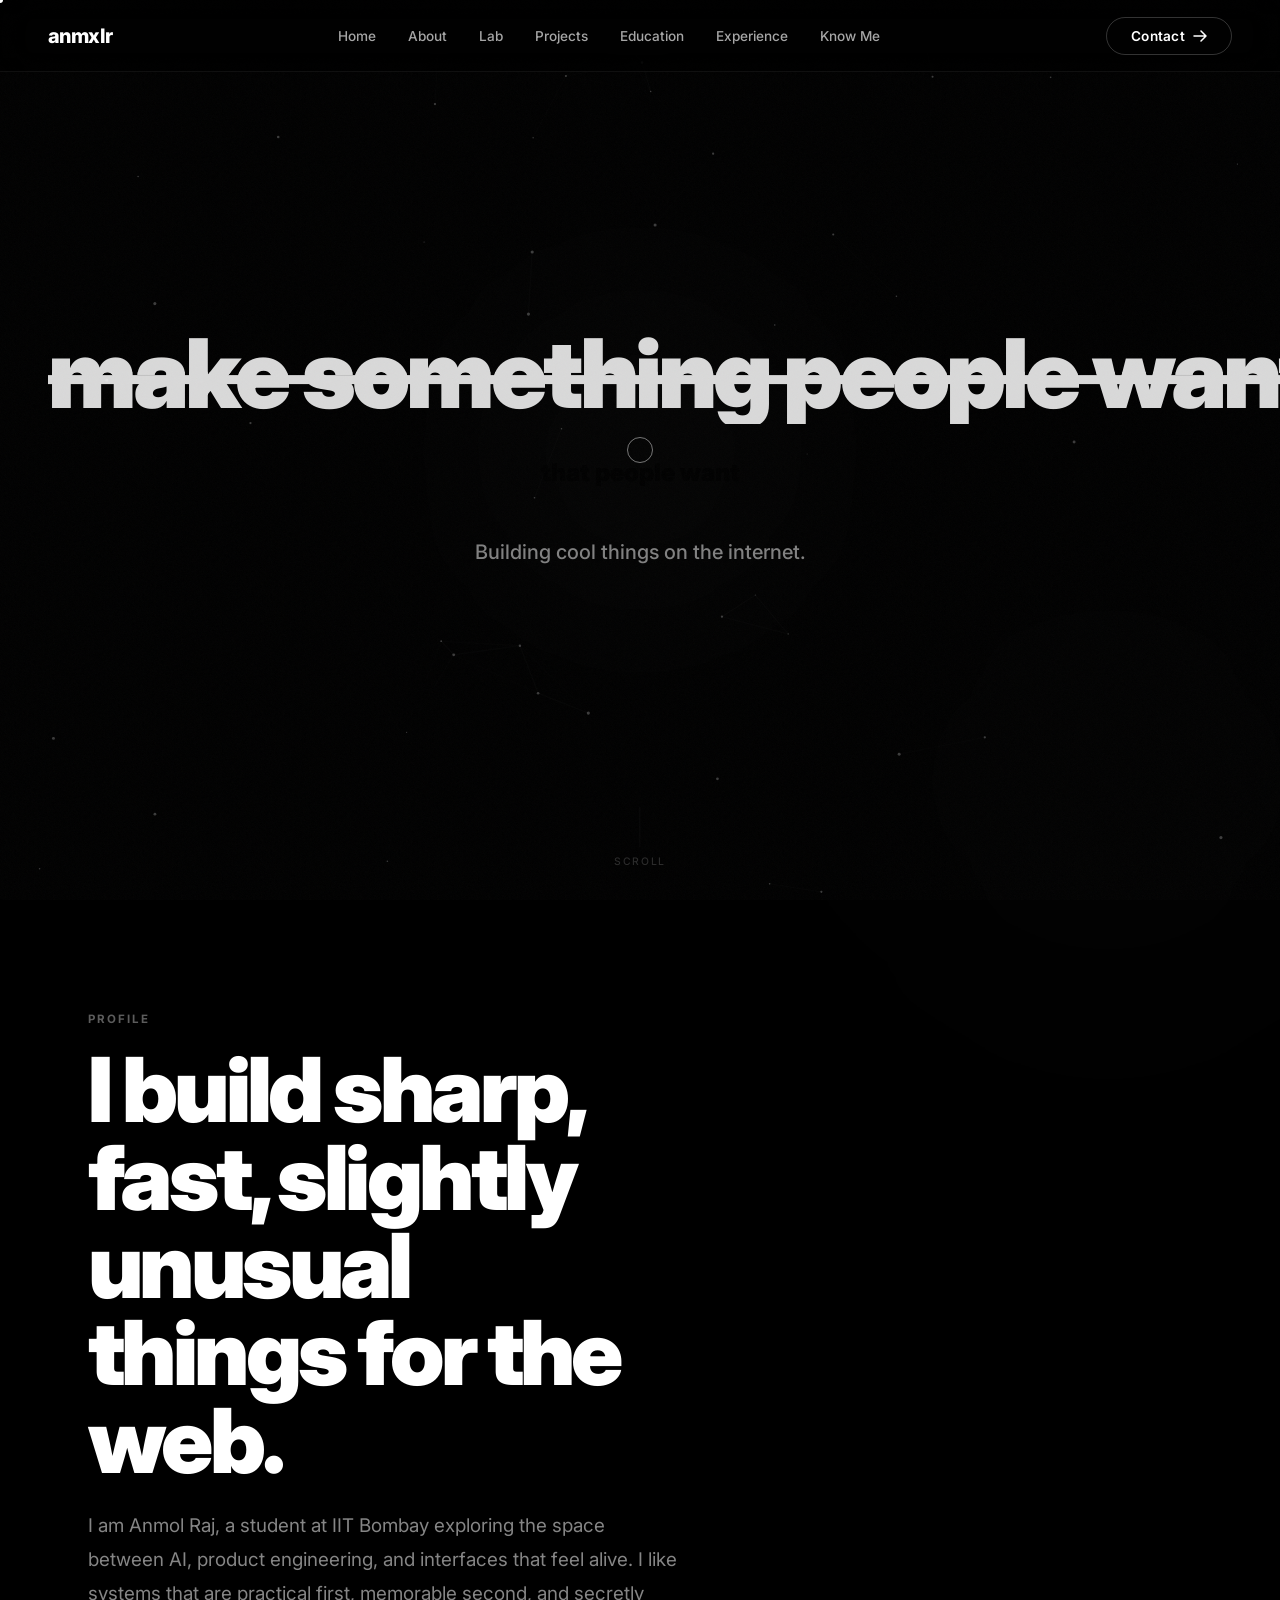
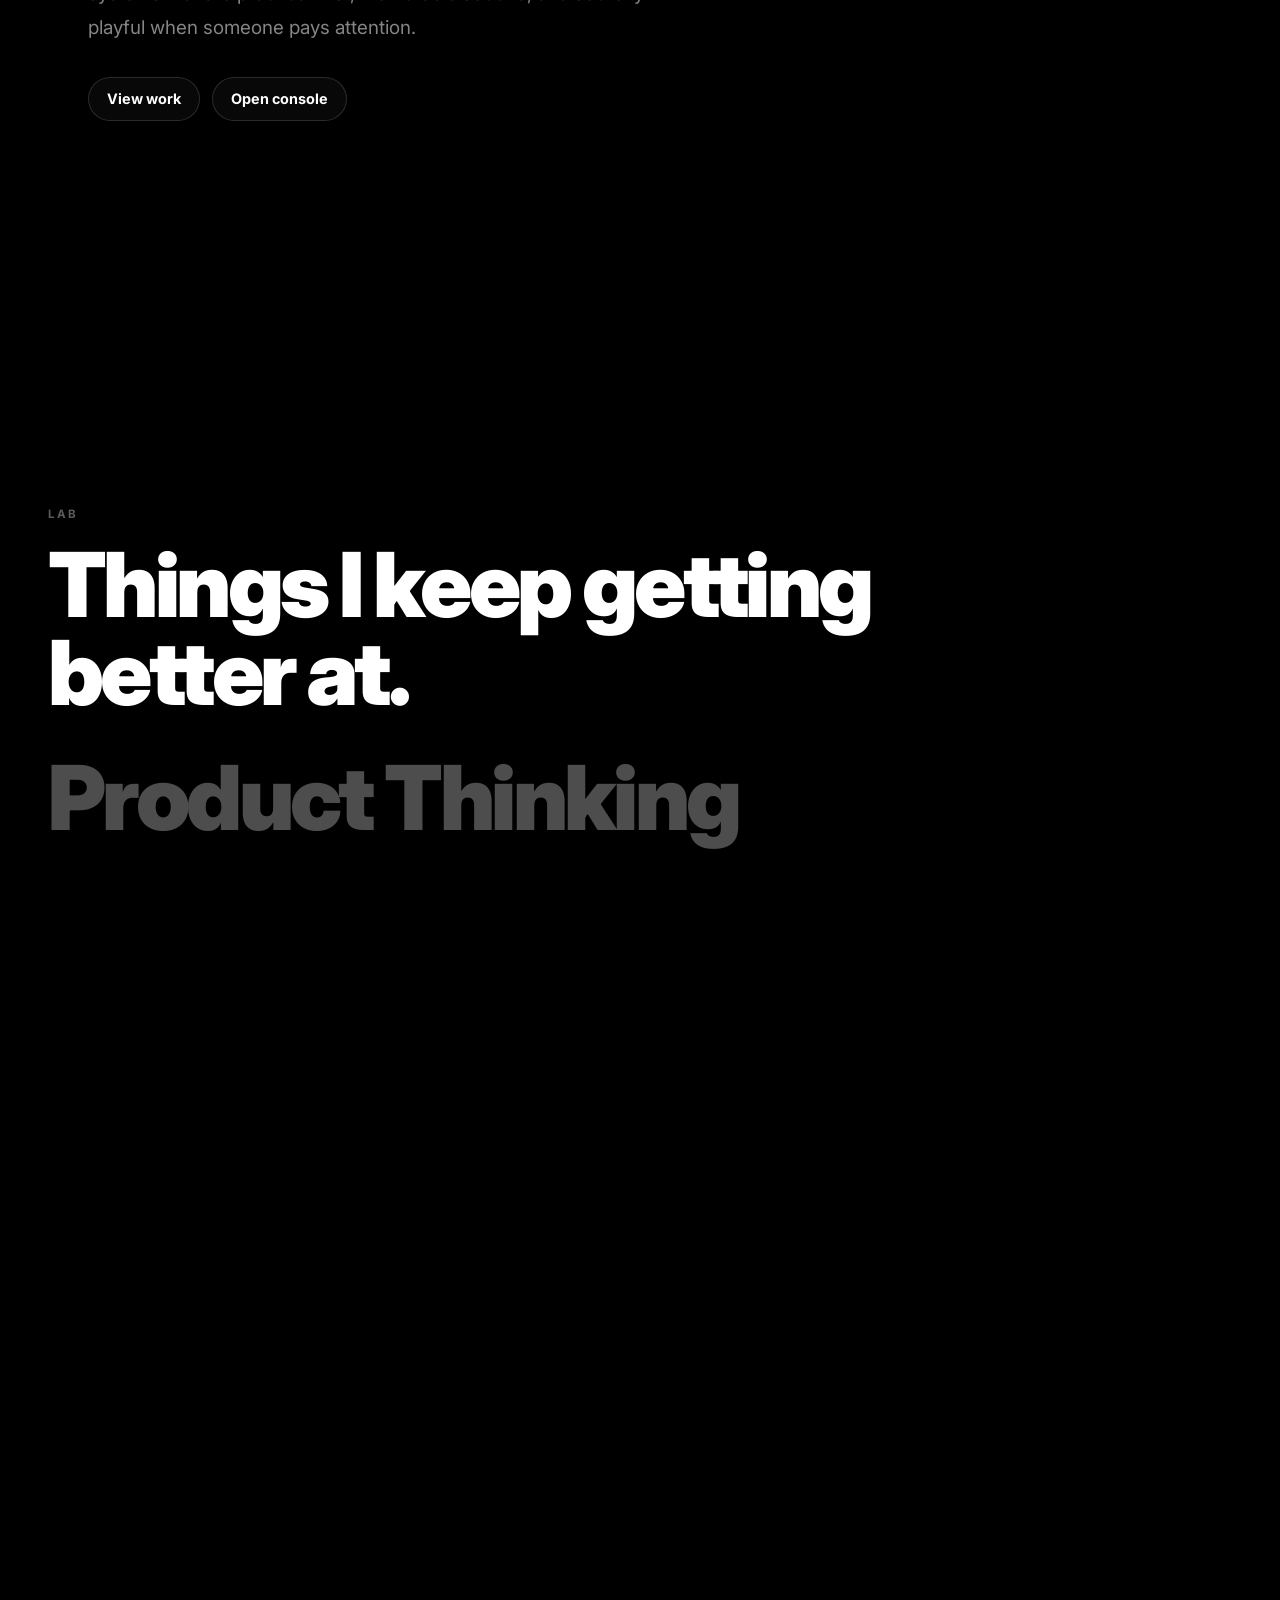
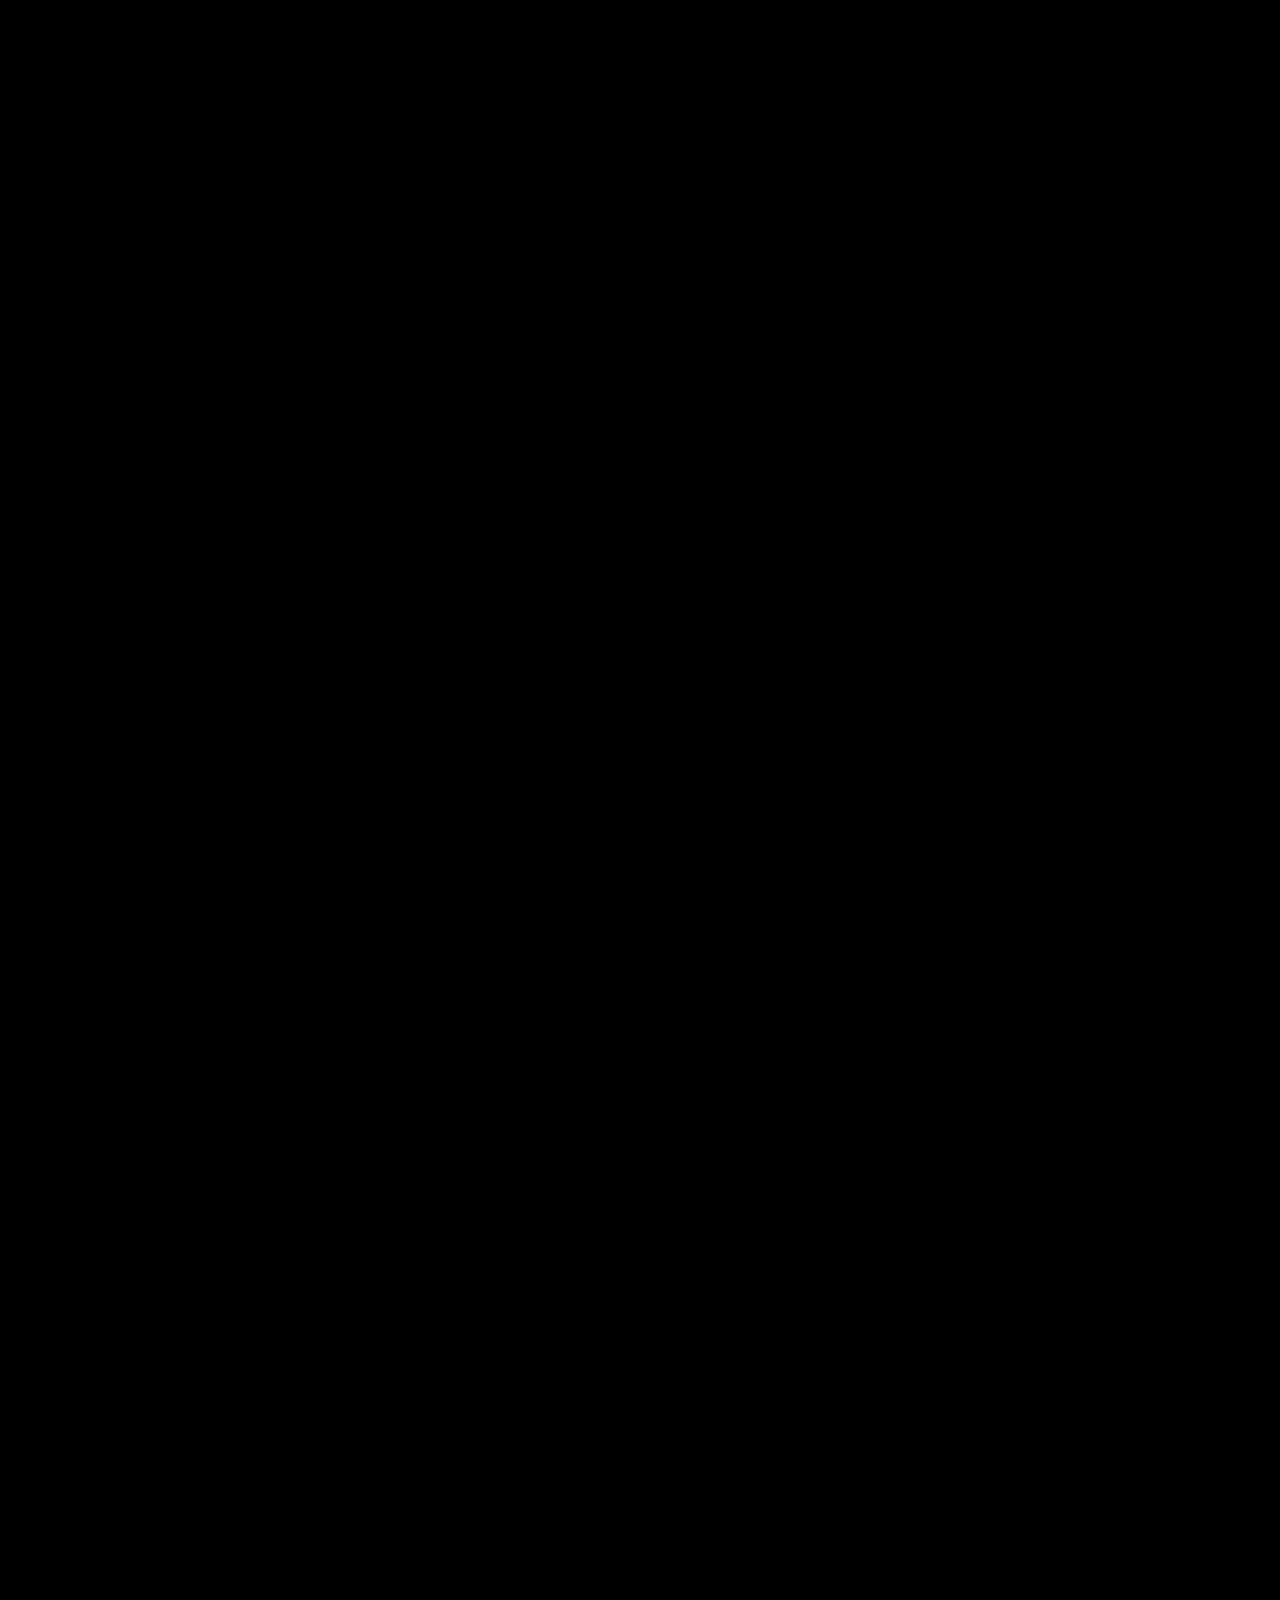
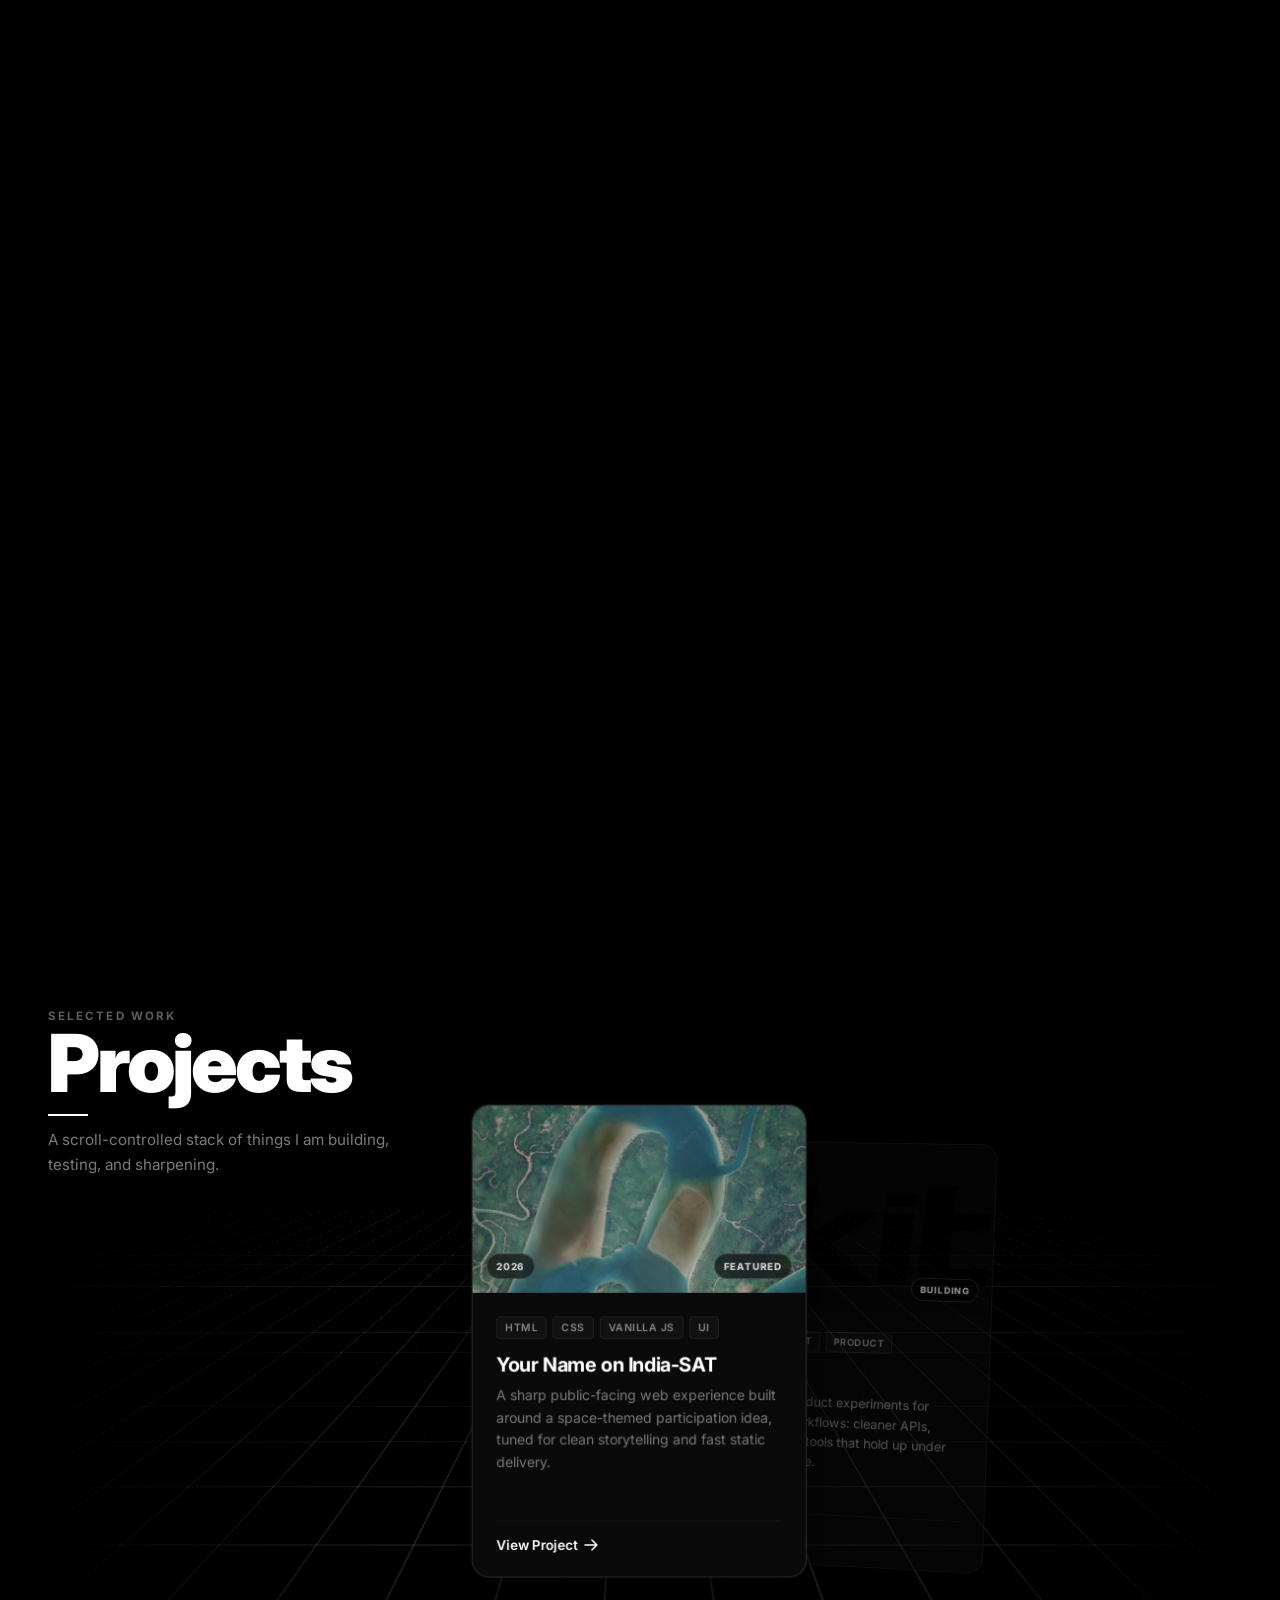
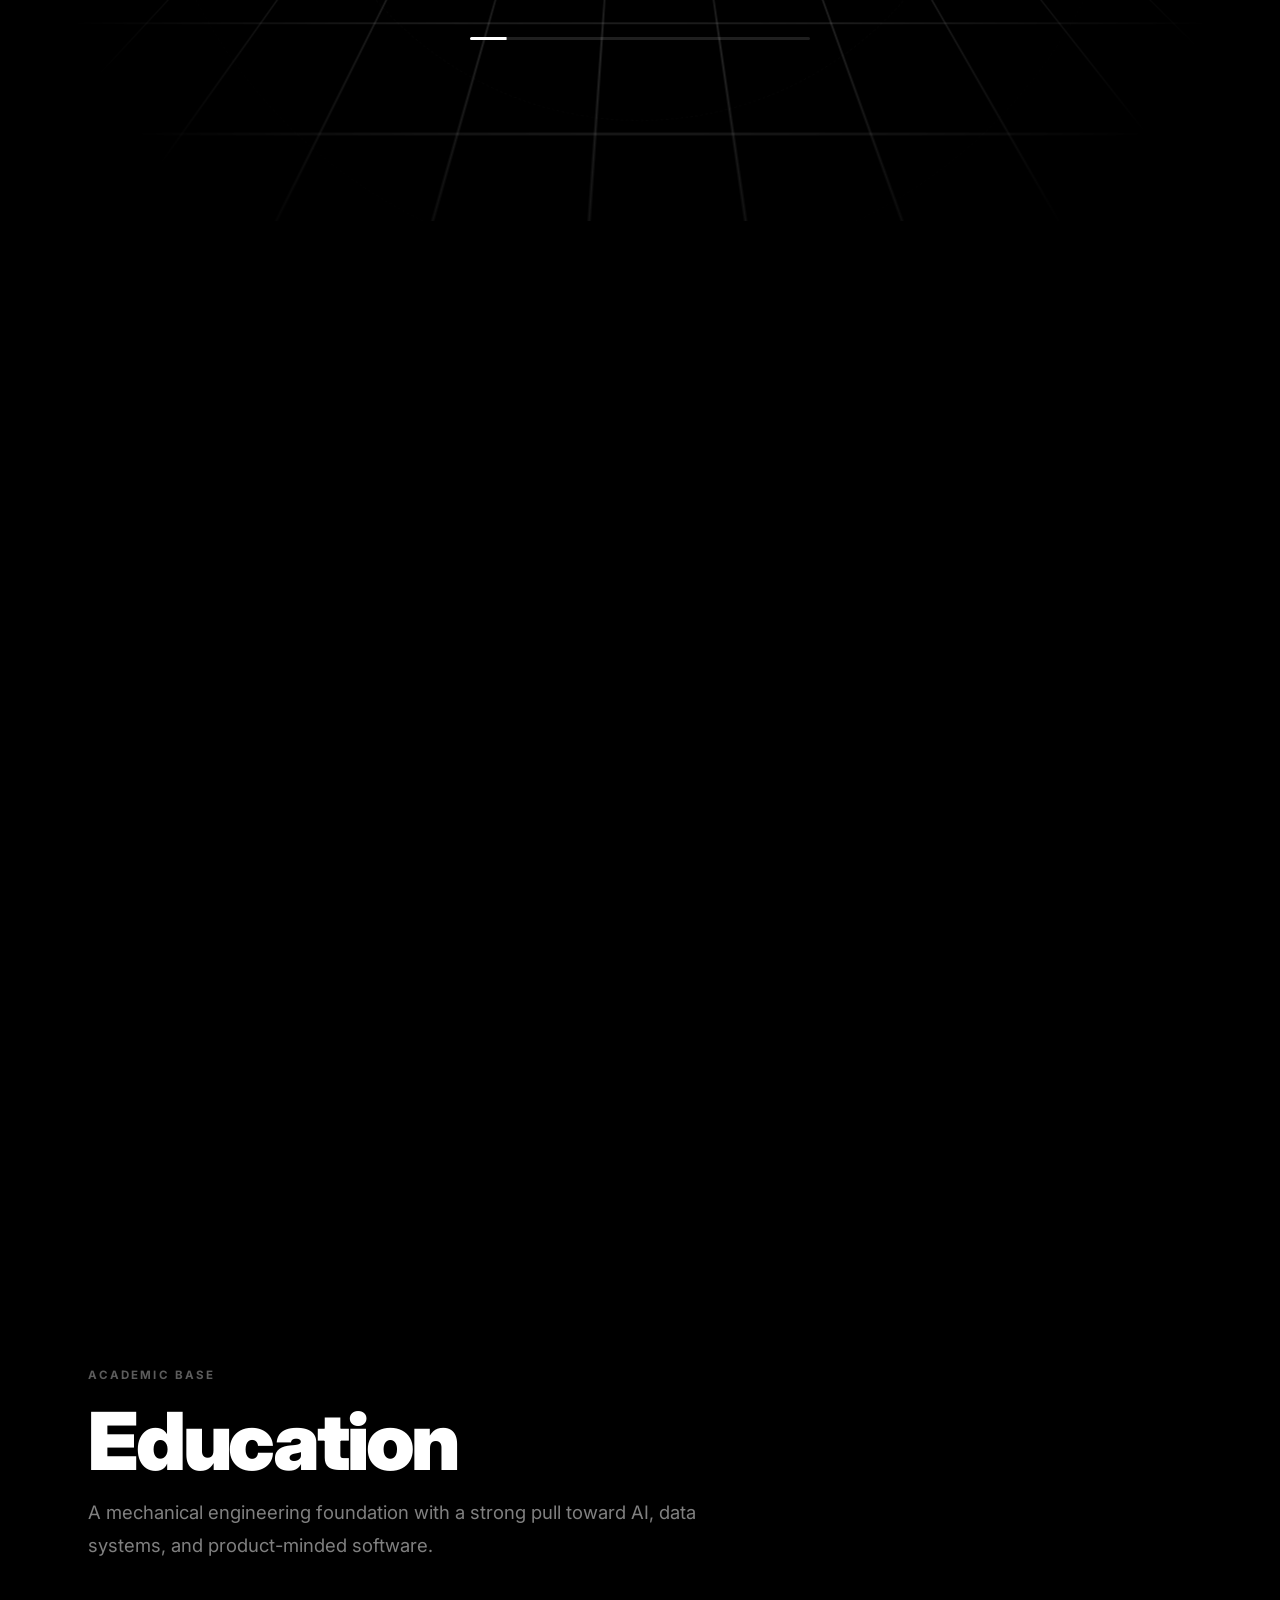
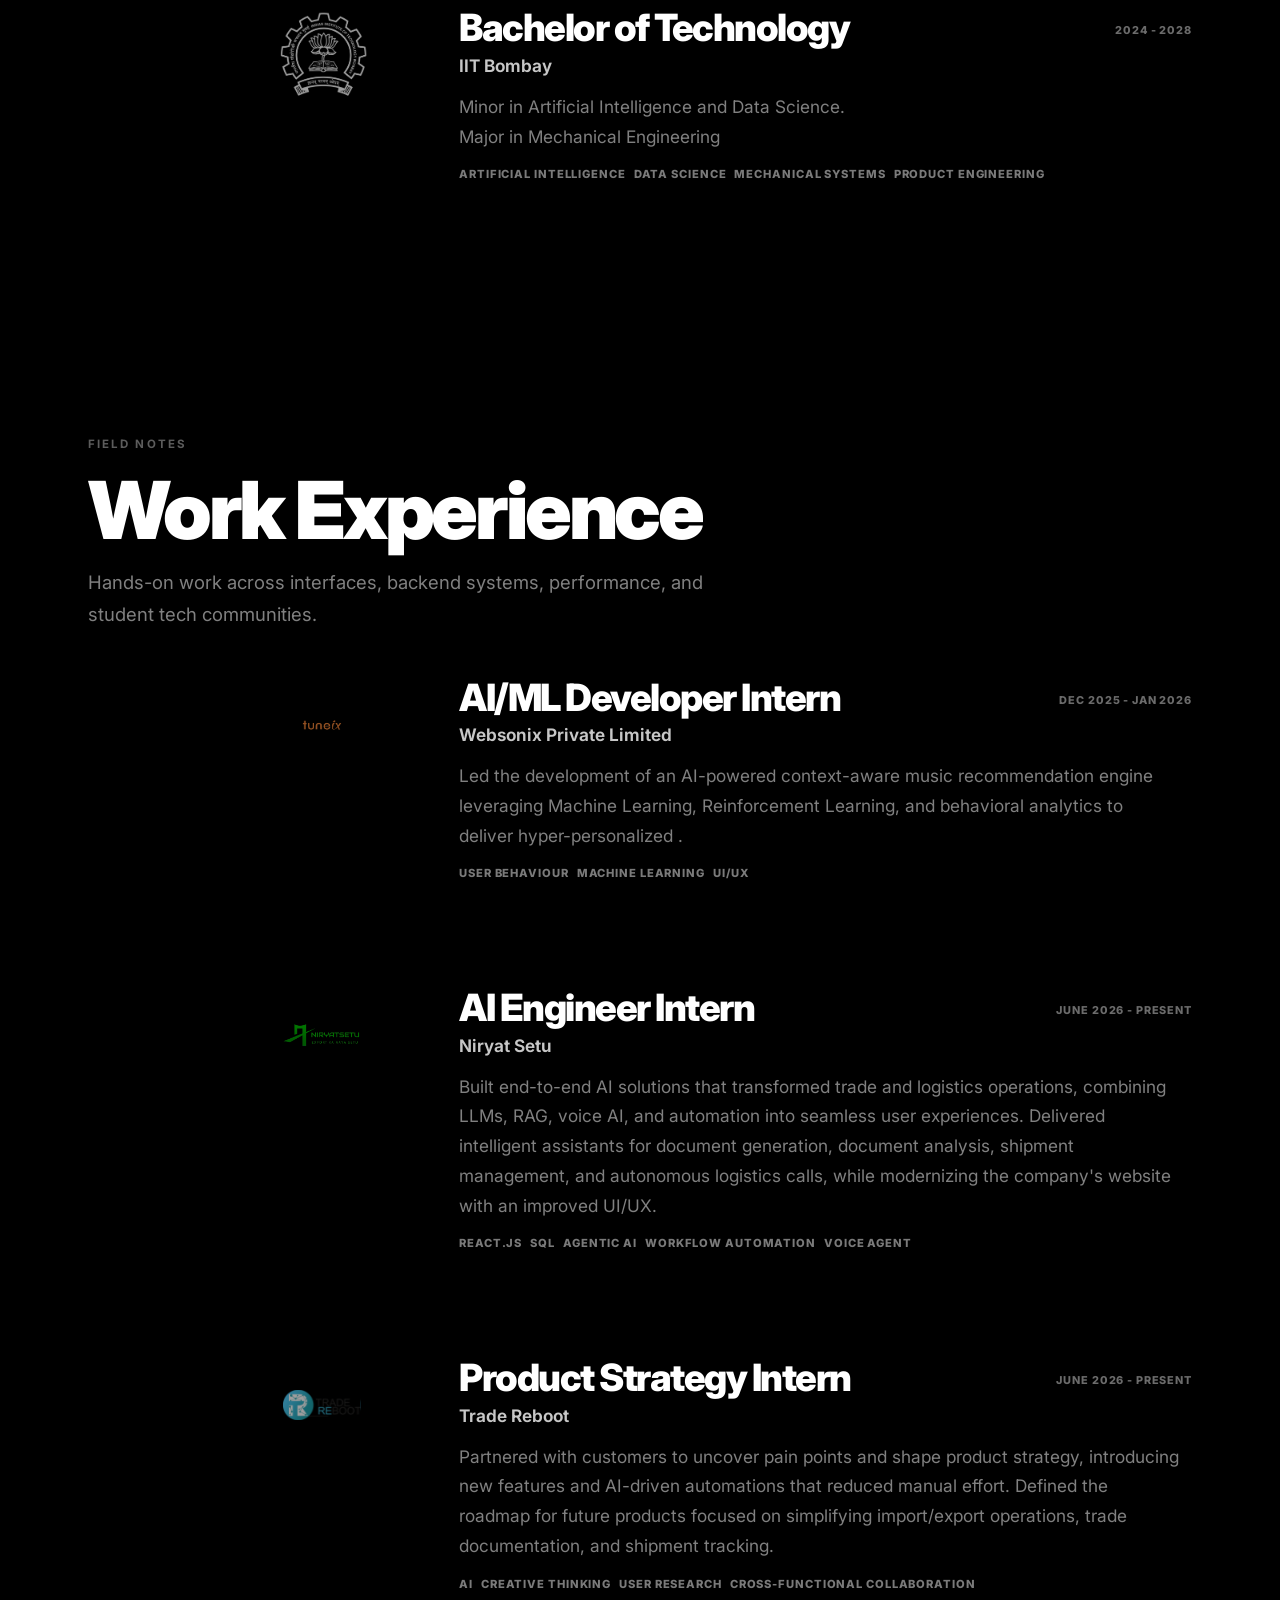
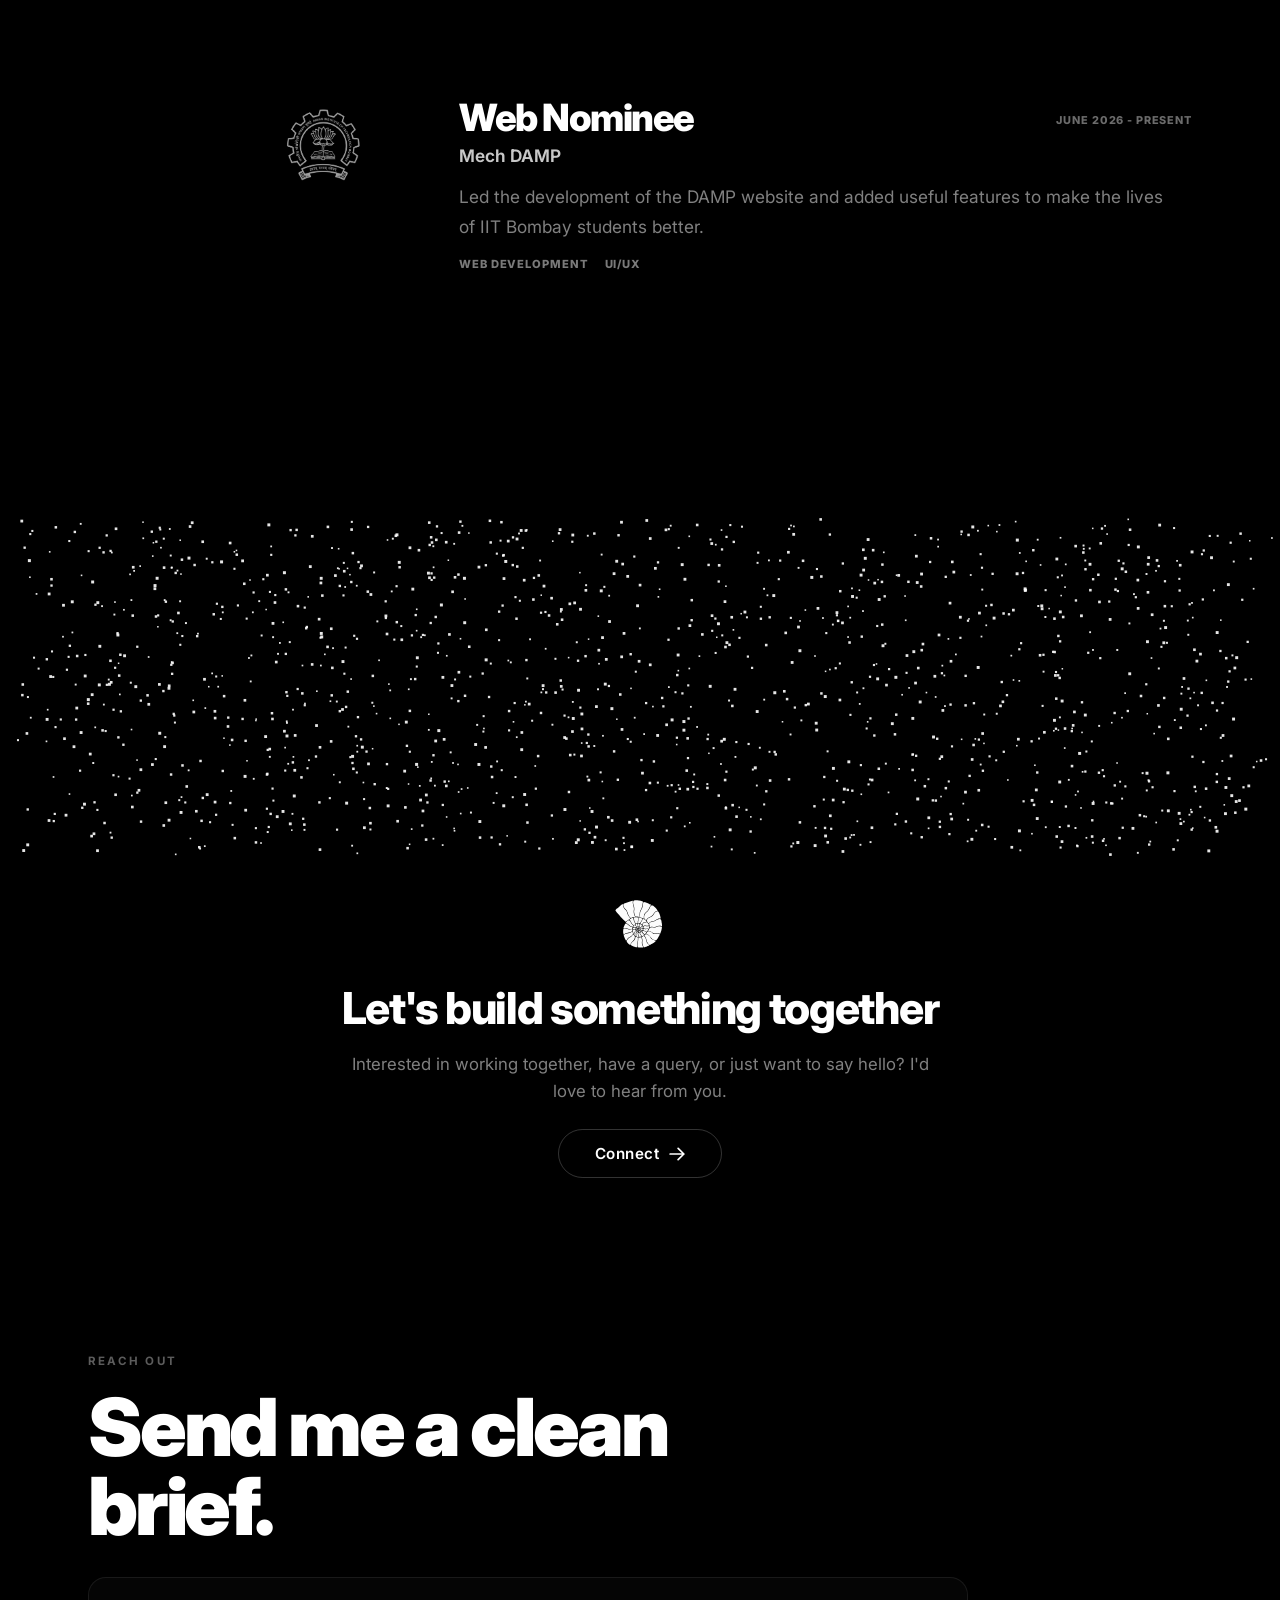
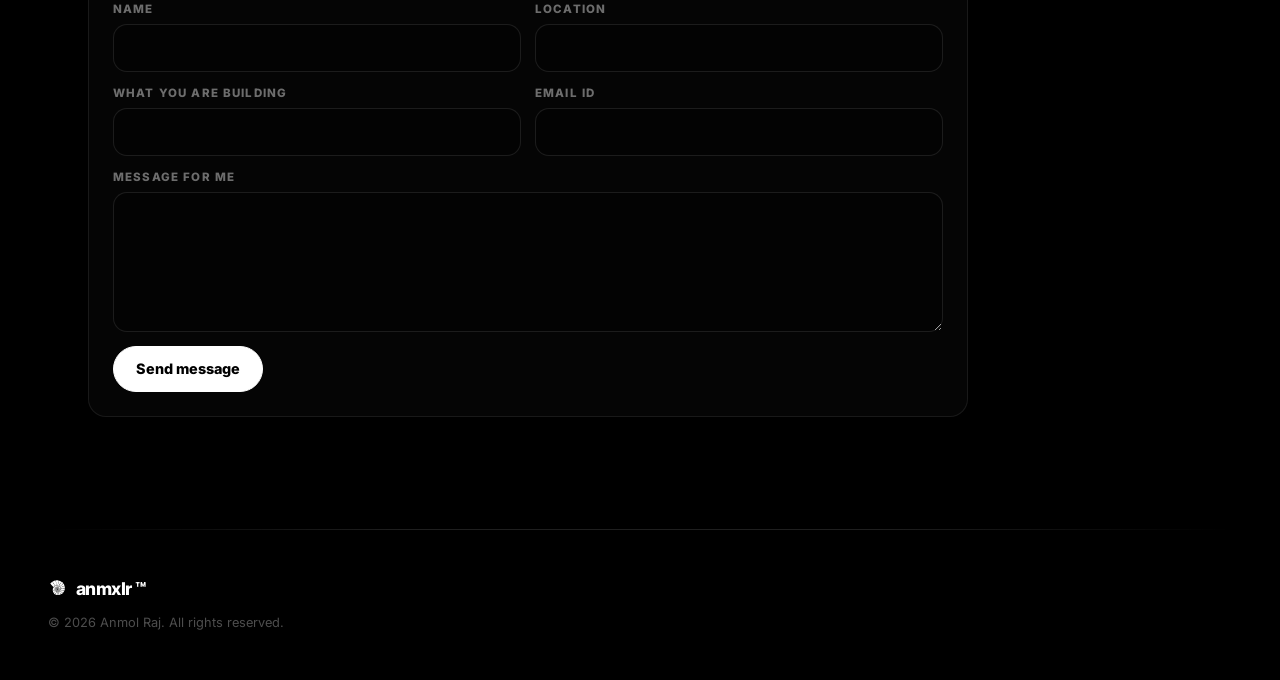
==== commit eb17b7cd: "mobile-mini-mindcraft added" ====
--- a/index.html
+++ b/index.html
@@ -232,7 +232,7 @@
                         </div>
                         <div class="timeline-info">
                             <div class="timeline-header">
-                                <h3 class="timeline-degree">AI Engineer Intern</h3>
+                                <h3 class="timeline-degree">AI/ML Developer Intern</h3>
                                 <span class="timeline-period">Dec 2025 - Jan 2026</span>
                             </div>
                             <h4 class="timeline-institution">Websonix Private Limited</h4>
@@ -295,6 +295,28 @@
                     </div>
                 </div>
 
+                <div class="timeline-item">
+                    <div class="timeline-content">
+                        <div class="timeline-logo">
+                            <img src="src/assets/images/iitb.png" alt="Tuneix logo"
+                                class="company-logo">
+                        </div>
+                        <div class="timeline-info">
+                            <div class="timeline-header">
+                                <h3 class="timeline-degree">Web Nominee </h3>
+                                <span class="timeline-period">June 2026 - Present</span>
+                            </div>
+                            <h4 class="timeline-institution">Mech DAMP</h4>
+                            <p class="timeline-desc">Led the development of the DAMP website and added useful features to make the lives of IIT Bombay students better.</p>
+                            <div class="timeline-tags">
+                                <span>Web development</span>
+                                <span></span>
+                                <span>UI/UX</span>
+                            </div>
+                        </div>
+                    </div>
+                </div>
+
             </div>
         </section>
 
--- a/src/style.css
+++ b/src/style.css
@@ -796,6 +796,11 @@
   opacity: 1;
 }
 
+.change-wrapper.cursor-off .typewriter-cursor {
+  opacity: 0;
+  animation: none;
+}
+
 /* Cool glowing cursor for typewriter */
 @keyframes blinkCursor {
 
@@ -2352,12 +2357,8 @@
 
 .education-title::after,
 .experience-title::after {
-  content: '';
-  display: block;
-  width: 40px;
-  height: 2px;
-  background: #ffffff;
-  margin-top: 12px;
+  display: none;
+  content: none;
 }
 
 .section-lede {
@@ -2386,46 +2387,14 @@
 }
 
 .timeline-dot {
-  position: absolute;
-  left: 0;
-  top: 0.72rem;
-  width: 9px;
-  height: 9px;
-  border-radius: 50%;
-  background: #ffffff;
-  border: 0;
-  outline: 1px solid rgba(255, 255, 255, 0.24);
-  outline-offset: 7px;
-  transition: background-color 0.4s ease, transform 0.4s cubic-bezier(0.22, 1, 0.36, 1), box-shadow 0.4s ease;
-  z-index: 2;
-}
-
-.timeline-dot::before {
-  content: '';
-  position: absolute;
-  left: 4px;
-  top: 18px;
-  width: 1px;
-  height: calc(100% + clamp(2.5rem, 6vw, 5.5rem));
-  background: linear-gradient(to bottom, rgba(255, 255, 255, 0.22), transparent);
-  pointer-events: none;
-}
-
-.timeline-item:last-child .timeline-dot::before {
   display: none;
 }
 
-.timeline-item:hover .timeline-dot {
-  background: #ffffff;
-  transform: scale(1.2);
-  box-shadow: 0 0 10px rgba(255, 255, 255, 0.8);
-}
-
 .timeline-content {
   position: relative;
   padding: 0 0 clamp(1.4rem, 3vw, 2rem);
-  border-bottom: 1px solid rgba(255, 255, 255, 0.08);
-  transition: transform 0.4s cubic-bezier(0.22, 1, 0.36, 1), border-color 0.4s ease;
+  border-bottom: 0;
+  transition: transform 0.4s cubic-bezier(0.22, 1, 0.36, 1);
   display: grid;
   grid-template-columns: minmax(72px, 0.18fr) minmax(0, 1fr);
   gap: clamp(1.2rem, 4vw, 3.5rem);
@@ -2499,7 +2468,6 @@
 
 .timeline-item:hover .timeline-content {
   transform: translateX(10px);
-  border-color: rgba(255, 255, 255, 0.22);
 }
 
 .timeline-header {
@@ -2555,19 +2523,18 @@
 }
 
 .timeline-tags span {
-  padding: 0 0 0.35rem;
-  border-bottom: 1px solid rgba(255, 255, 255, 0.14);
+  padding: 0;
+  border-bottom: 0;
   color: rgba(255, 255, 255, 0.48);
   font-size: 0.7rem;
   font-weight: 800;
   letter-spacing: 0.08em;
   text-transform: uppercase;
-  transition: color 0.25s ease, border-color 0.25s ease;
+  transition: color 0.25s ease;
 }
 
 .timeline-item:hover .timeline-tags span {
   color: #ffffff;
-  border-color: rgba(255, 255, 255, 0.5);
 }
 
 /* ── Responsive ──────────────────────────────────── */
